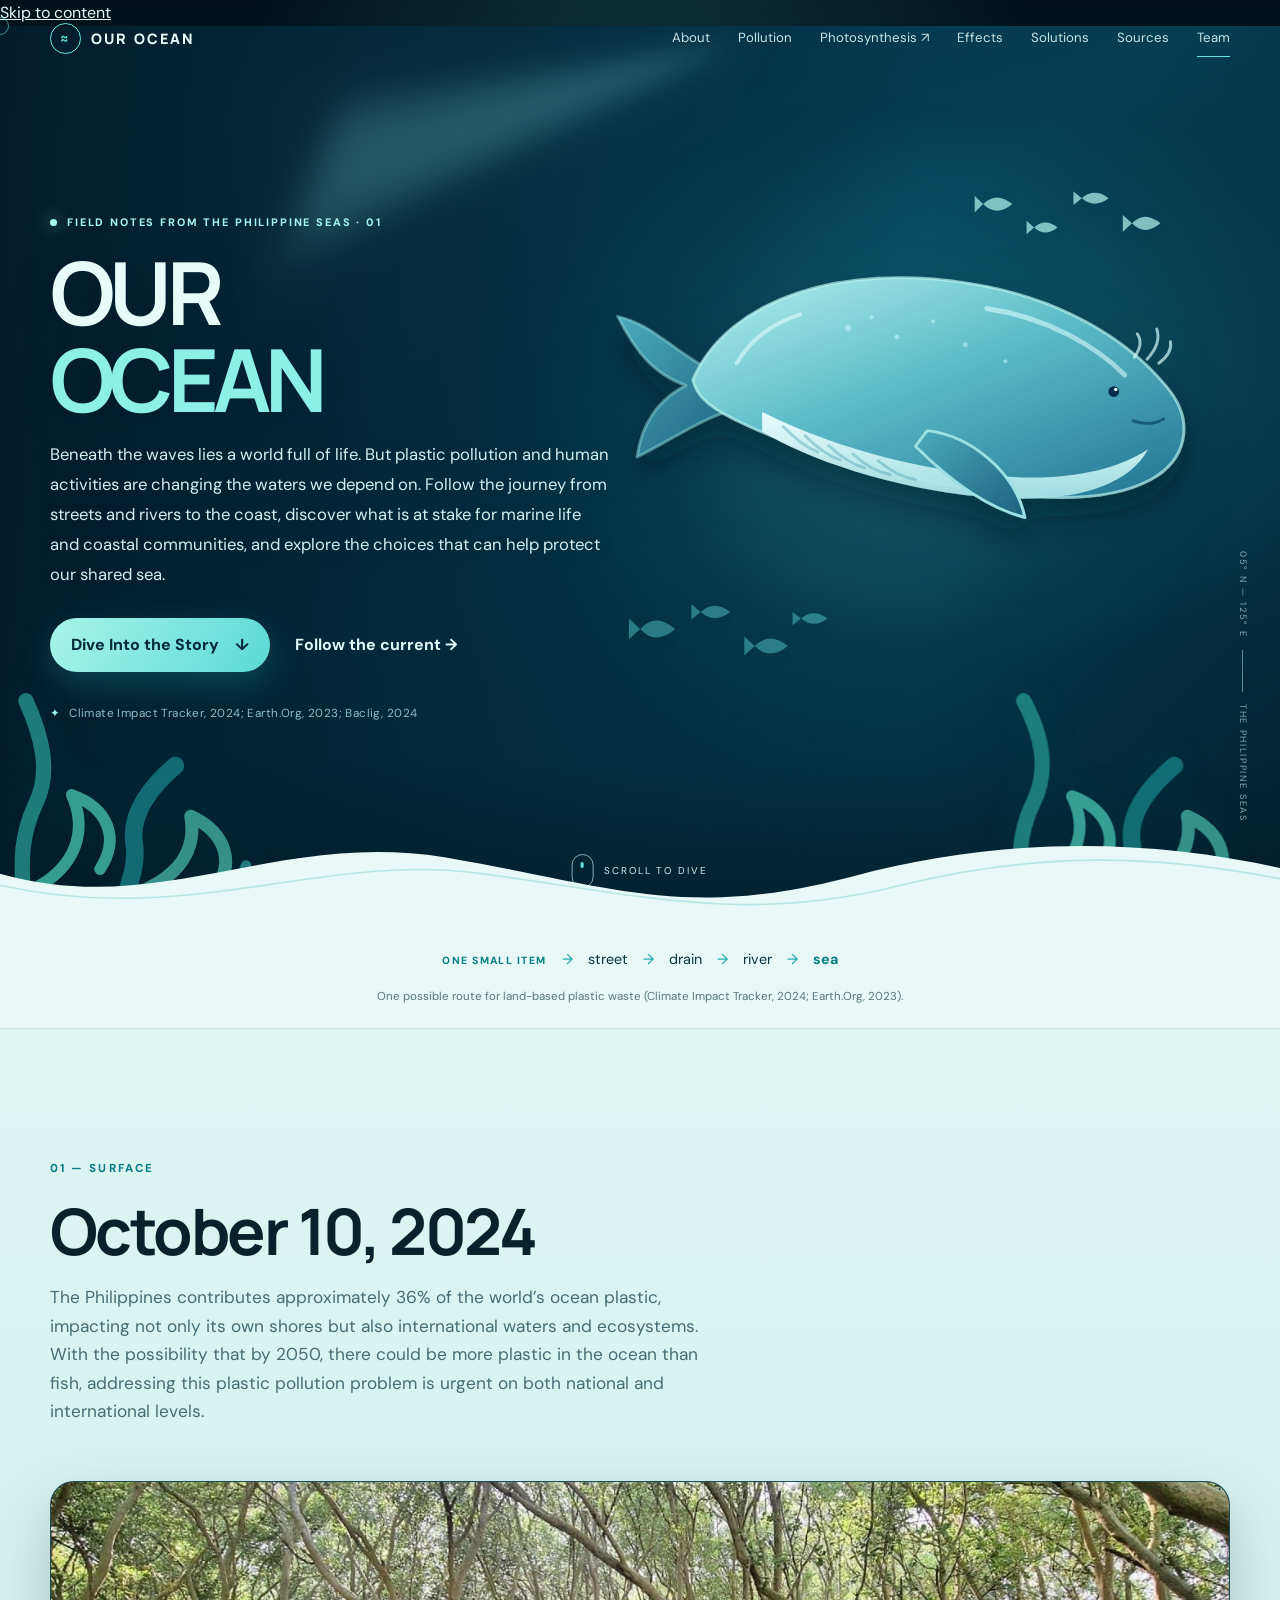
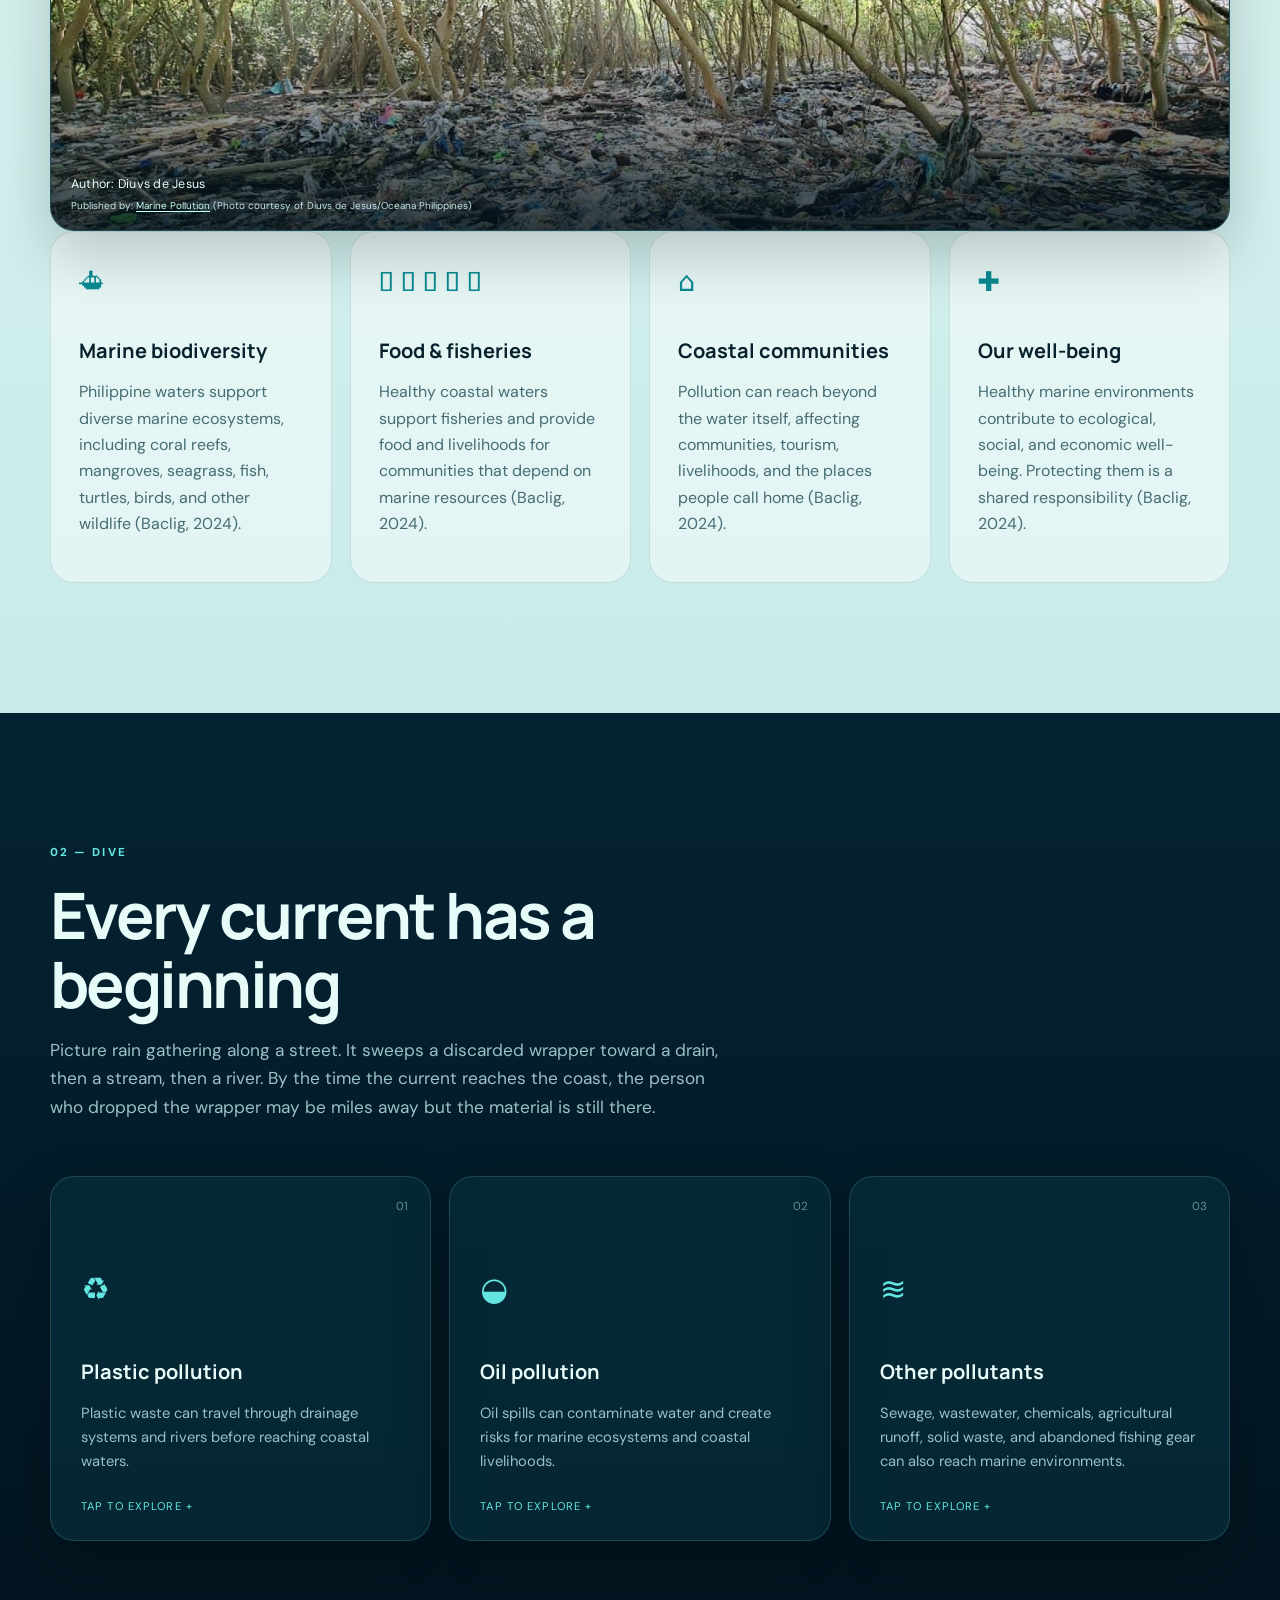
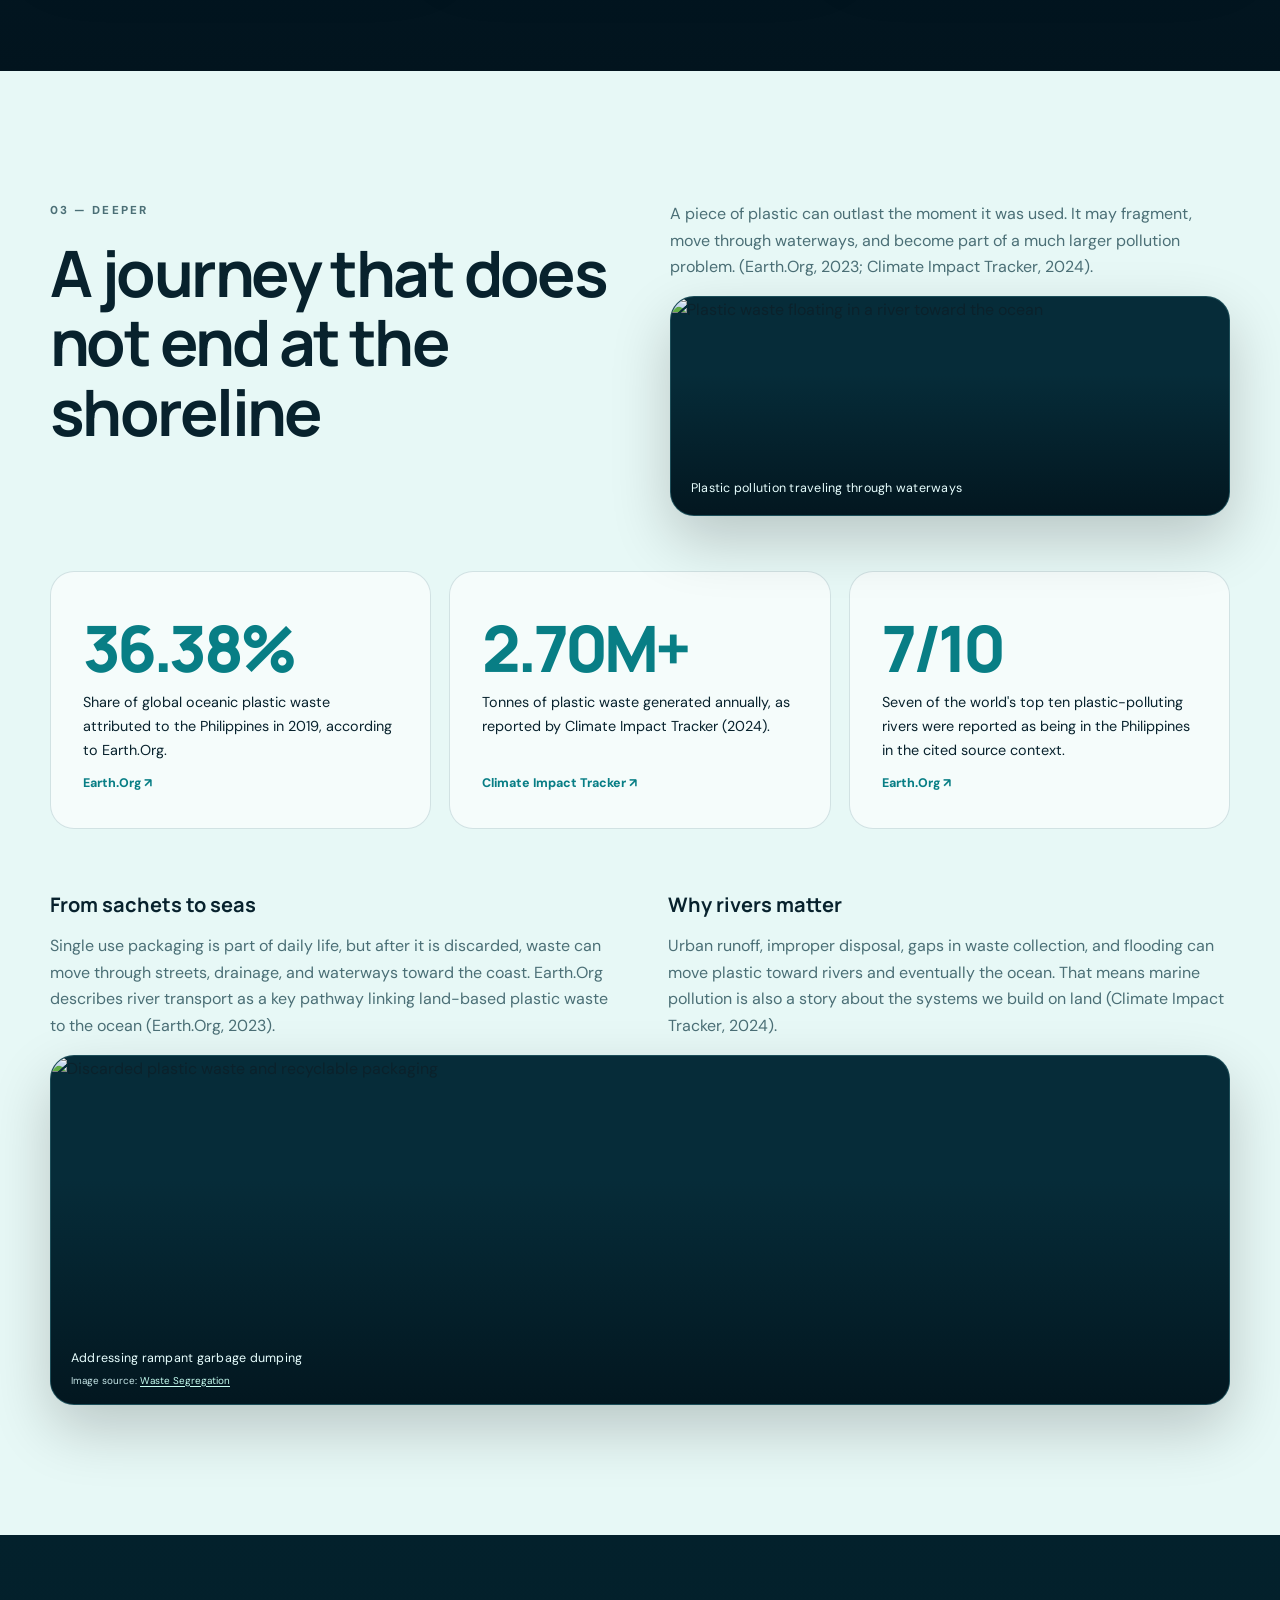
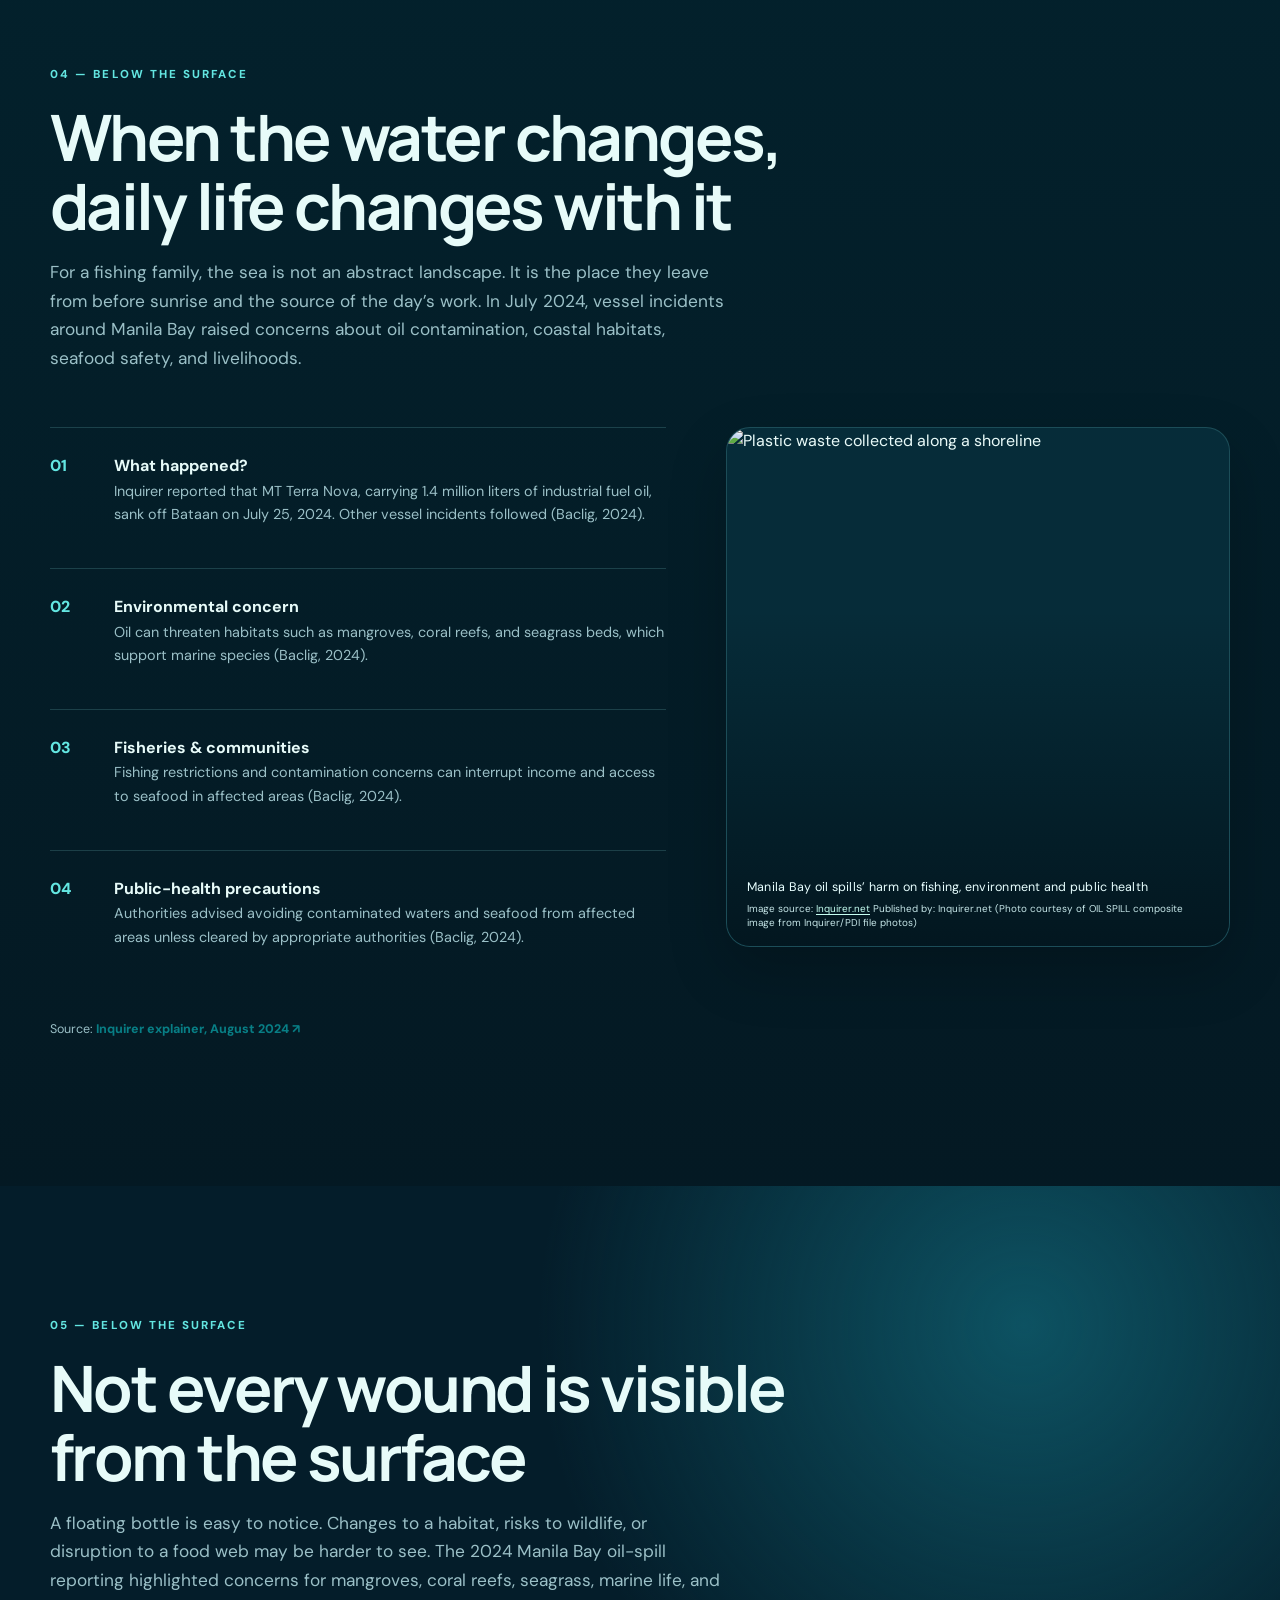
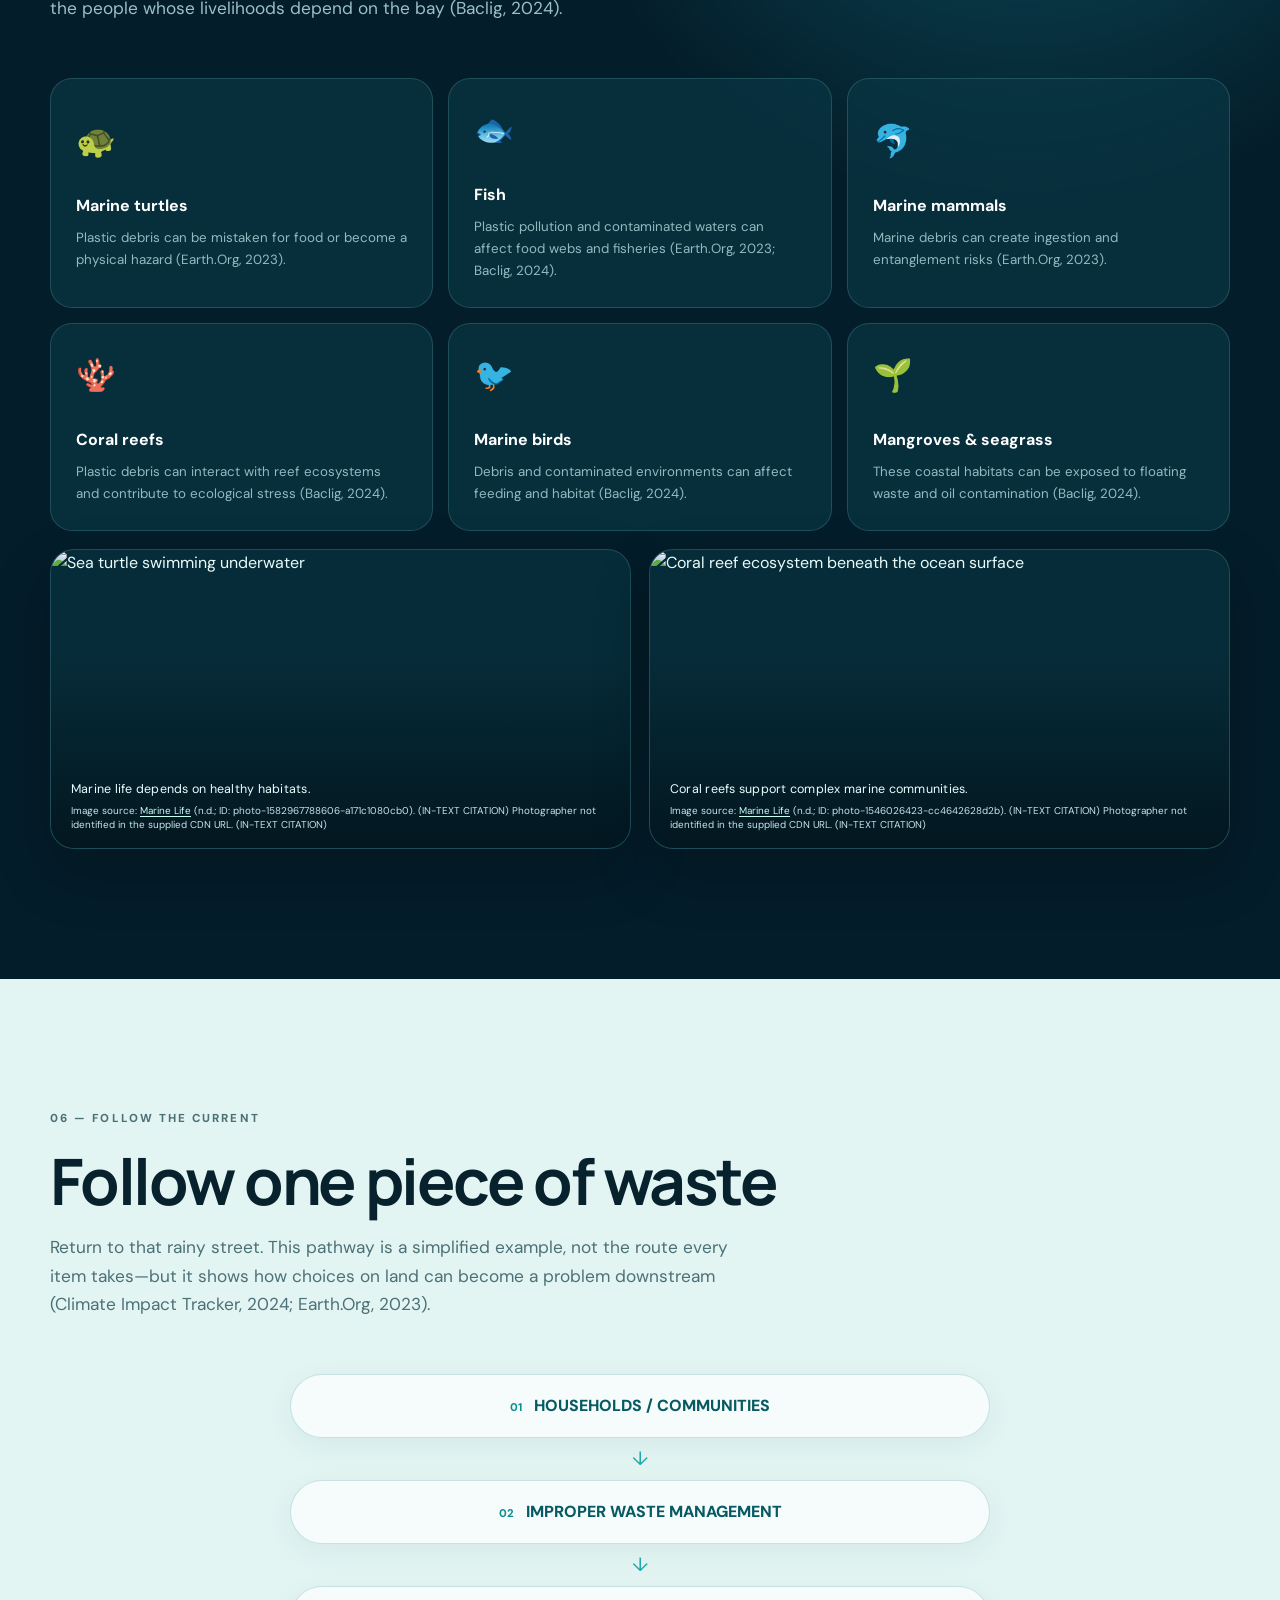
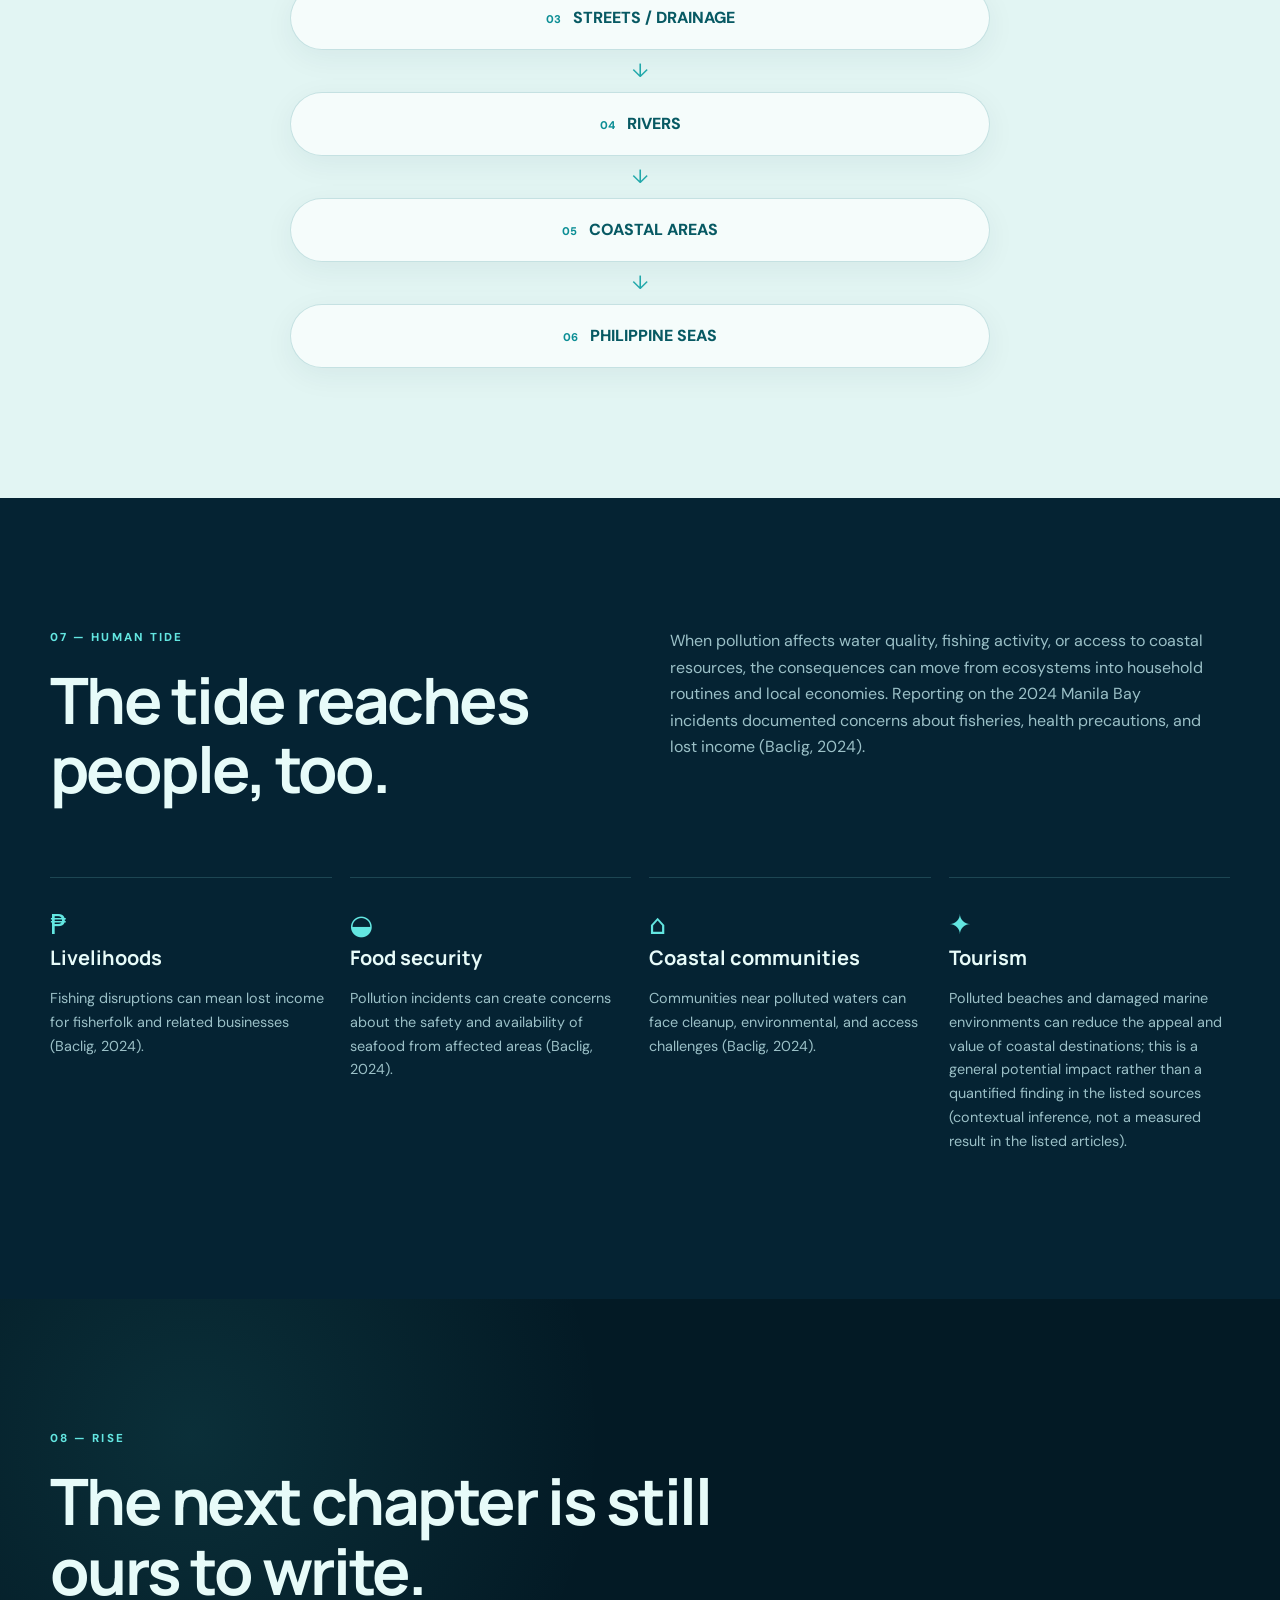
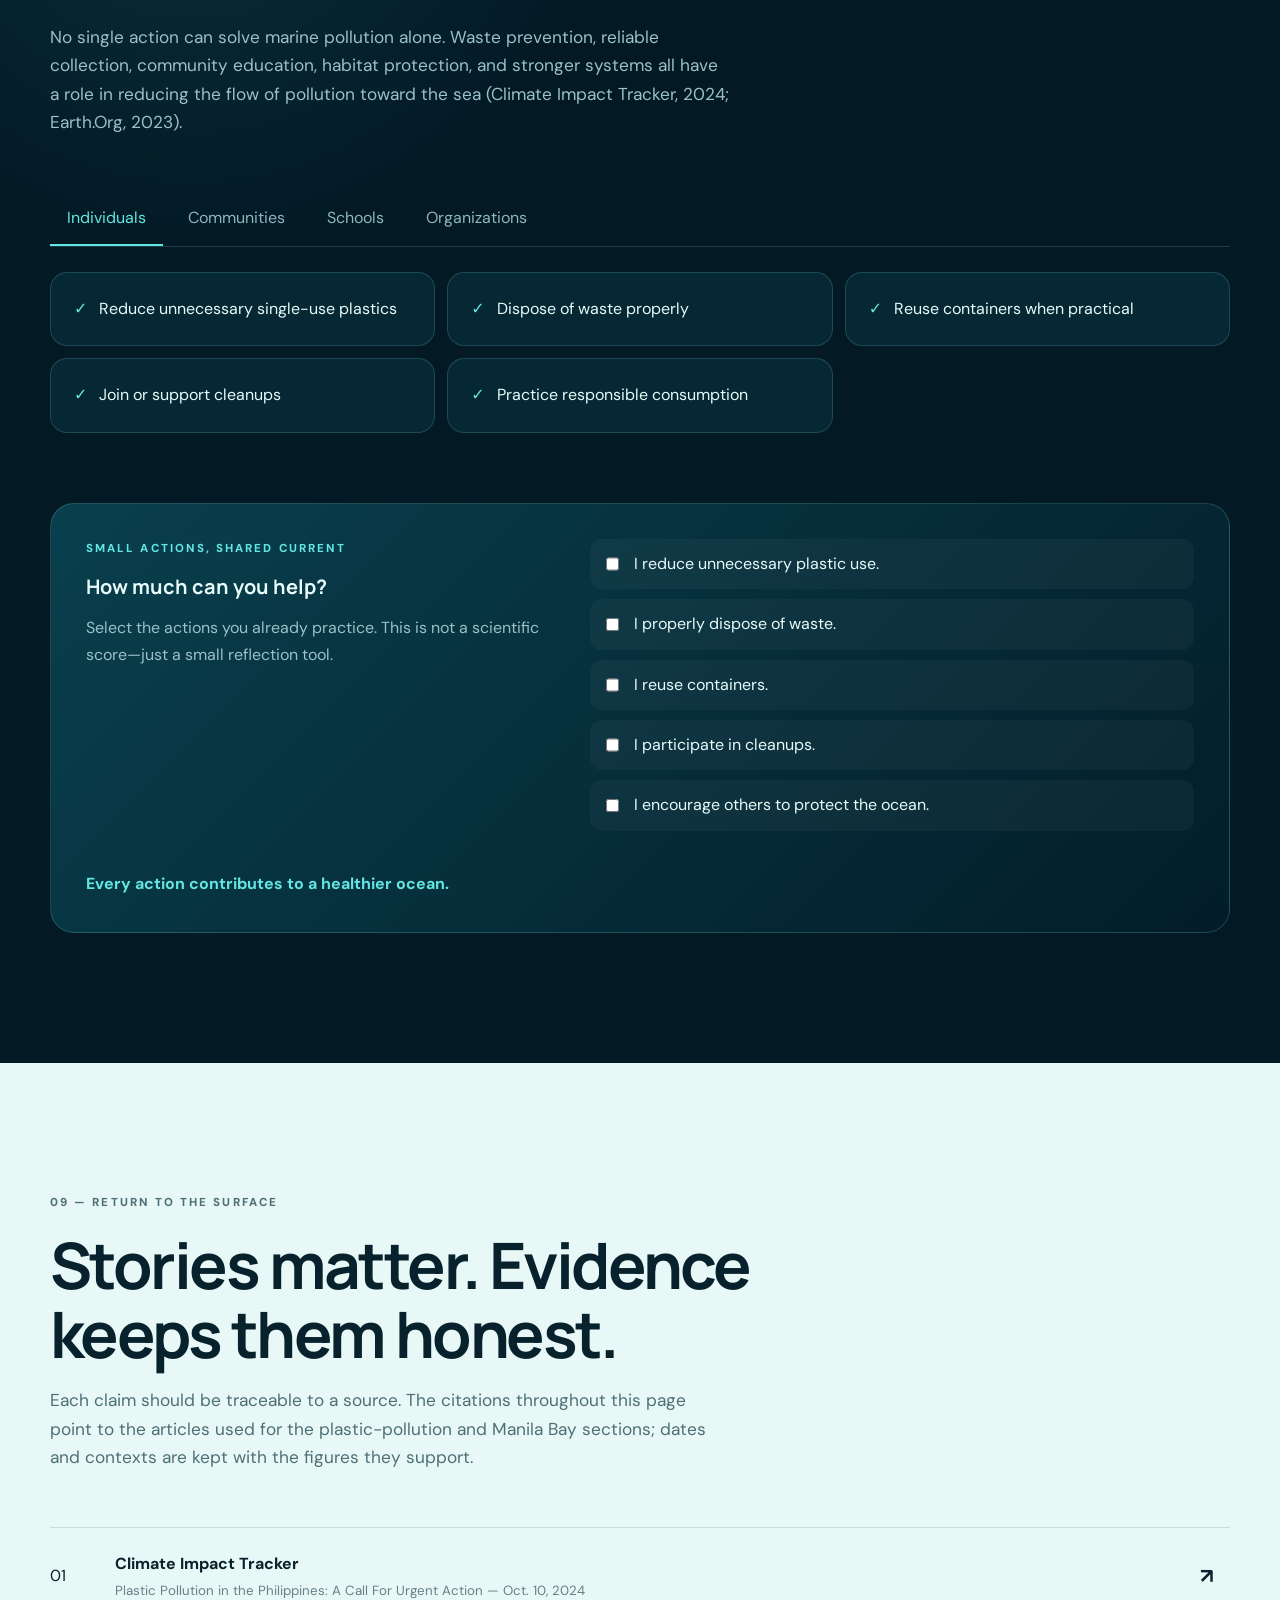
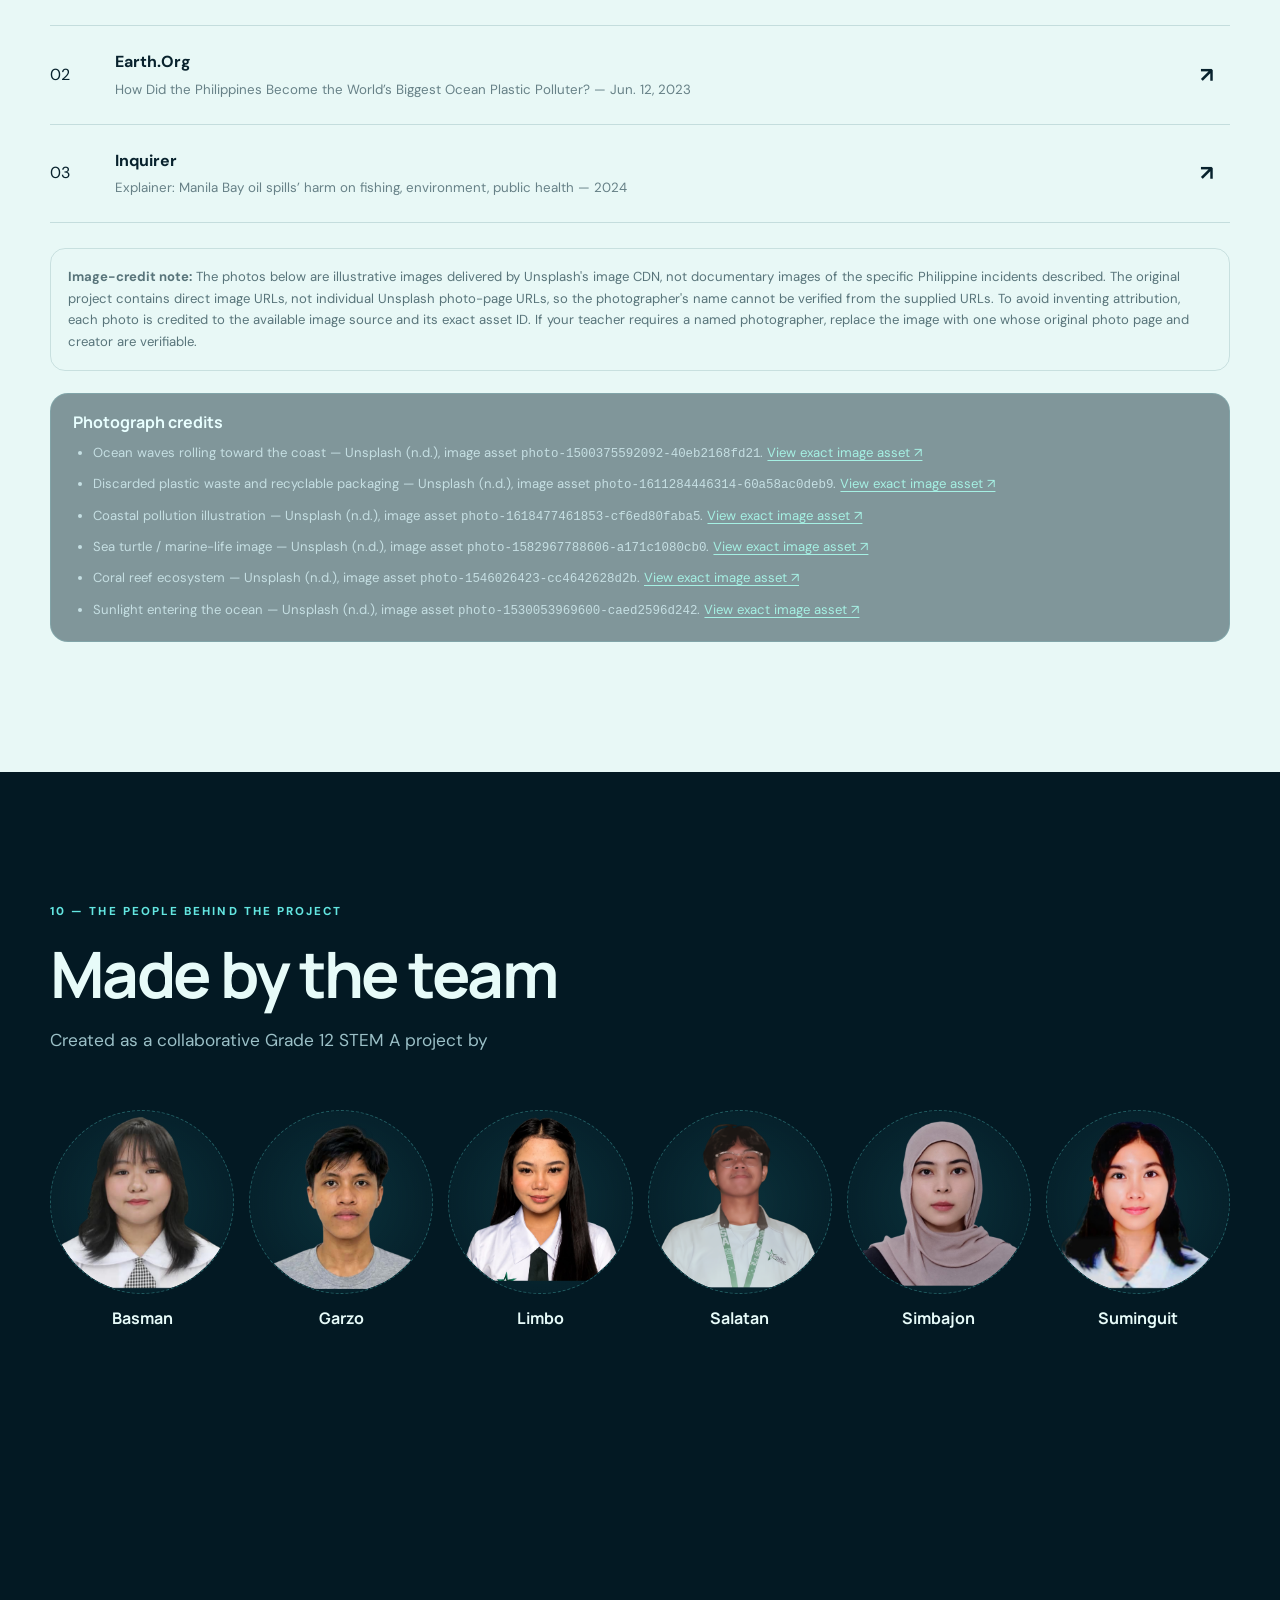
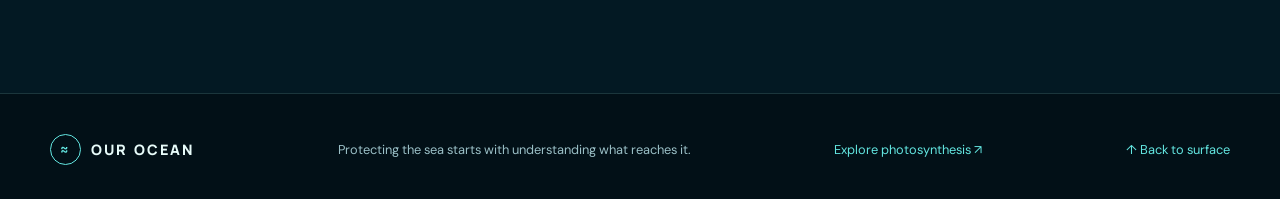
==== index.html @ 9c263d75 "Update index.html" ====
<!doctype html>
<html lang="en">
<head>
  <meta charset="utf-8">
  <meta name="viewport" content="width=device-width, initial-scale=1">
  <meta name="description" content="A digital dive into marine pollution in the Philippines: plastic waste, oil pollution, impacts, and practical actions.">
  <title>OUR OCEAN — Marine Pollution in the Philippines</title>
  <link rel="preconnect" href="https://fonts.googleapis.com">
  <link rel="preconnect" href="https://fonts.gstatic.com" crossorigin>
  <link href="https://fonts.googleapis.com/css2?family=DM+Sans:wght@400;500;600;700&family=Manrope:wght@600;700;800&display=swap" rel="stylesheet">
  <link rel="stylesheet" href="style.css">
  <style>
    .photo-figure{position:relative;display:block;margin:0;overflow:hidden;border-radius:24px;background:#062c39;border:1px solid rgba(130,224,224,.18);box-shadow:0 24px 60px rgba(0,0,0,.2)}
    .photo-figure img{display:block;width:100%;height:100%;min-height:inherit;object-fit:cover;filter:saturate(.88);transition:transform .8s ease,filter .8s ease}
    .photo-figure:hover img{transform:scale(1.035);filter:saturate(1.08)}
    .photo-figure:after{content:"";position:absolute;inset:35% 0 0;background:linear-gradient(transparent,rgba(2,18,26,.82));pointer-events:none}
    .photo-figure figcaption{position:absolute;z-index:1;left:20px;right:20px;bottom:17px;color:#e8ffff;font-size:.78rem;letter-spacing:.02em;display:flex;flex-direction:column;gap:5px}.photo-figure .image-credit{font-size:.62rem;line-height:1.35;letter-spacing:0;color:#c6e6e8}.photo-figure .image-credit a{color:#c6fff2;text-decoration:underline;text-underline-offset:2px}.photo-figure .image-credit a:hover{color:#fff}
    .hero-image-placeholder{height:310px;min-height:0}
    .wide-placeholder{height:350px;min-height:0}
    .tall-placeholder{height:520px;min-height:0}
    .wildlife-placeholders .photo-figure{height:300px;min-height:0}
    .in-text-citation{font-size:.78em;color:#087e85;font-weight:700;white-space:normal}
    .section-deep .in-text-citation,.oil-section .in-text-citation,.human-section .in-text-citation,.solutions-section .in-text-citation{color:#a5f0bf}
    .story-strip{background:#e7f8f6;color:#0a3540;padding:22px 0;border-bottom:1px solid rgba(5,76,87,.12)}
    .story-strip-inner{display:flex;align-items:center;justify-content:center;gap:15px;flex-wrap:wrap;font-size:.9rem}
    .story-strip-label{font-size:.65rem;letter-spacing:.14em;color:#087e85;font-weight:800}.story-strip-arrow{color:#11a4a9}.story-strip-inner strong{color:#087e85}.story-strip-inner small{flex-basis:100%;text-align:center;color:#58767b;font-size:.72rem}
    @media(max-width:900px){.hero-image-placeholder{height:300px;width:min(100% - 40px,600px)}.tall-placeholder{height:380px}.wide-placeholder{height:250px}}
    @media(max-width:600px){.photo-figure figcaption{left:14px;right:14px;bottom:13px;font-size:.7rem}.photo-figure .image-credit{font-size:.56rem}.hero-image-placeholder{height:240px}.wildlife-placeholders .photo-figure{height:220px}}
  
    .image-reference-list{margin-top:22px;padding:20px 22px;border:1px solid rgba(130,224,224,.18);border-radius:18px;background:rgba(4,31,42,.45)}
    .image-reference-list h3{margin:0 0 12px;color:#e8ffff;font-size:1rem}
    .image-reference-list ul{margin:0;padding-left:20px;display:grid;gap:10px;color:#c5dfe3;font-size:.82rem;line-height:1.55}
    .image-reference-list a{color:#a5f0e3;text-decoration:underline;text-underline-offset:3px;overflow-wrap:anywhere}
    .image-reference-list code{font-size:.78rem;overflow-wrap:anywhere}
  </style>
</head>
<body>
  <a class="skip-link" href="#main">Skip to content</a>

  <div class="cursor-glow" aria-hidden="true"></div>
  <div class="ocean-particles" aria-hidden="true"></div>

  <header class="site-header" id="top">
    <nav class="nav container" aria-label="Main navigation">
      <a class="brand" href="#home" aria-label="OUR OCEAN home">
        <span class="brand-mark" aria-hidden="true">≈</span><span>OUR OCEAN</span>
      </a>
      <button class="menu-toggle" aria-expanded="false" aria-controls="nav-menu" aria-label="Open navigation">
        <span></span><span></span><span></span>
      </button>
      <div class="nav-menu" id="nav-menu">
        <a href="#about">About</a>
        <a href="#pollution">Pollution</a>
        <a href="photosynthesis.html">Photosynthesis ↗</a>
        <a href="#effects">Effects</a>
        <a href="#solutions">Solutions</a>
        <a href="#sources">Sources</a>
        <a href="#team">Team</a>
      </div>
    </nav>
  </header>

  <main id="main">
    <section class="hero section hero-narrative" id="home" aria-labelledby="hero-title">
      <div class="rays" aria-hidden="true"></div>
      <div class="hero-bubbles" aria-hidden="true"></div>
      <div class="hero-depth-glow" aria-hidden="true"></div>

      <!-- Lightweight inline illustrations keep the cover self-contained and fast. -->
      <div class="hero-scene" aria-hidden="true">
        <svg class="hero-school school-one" viewBox="0 0 260 100" role="presentation">
          <g fill="#b5f7f0">
            <path d="M12 30 Q28 14 47 30 Q28 46 12 30 L2 20 L2 40Z"/><path d="M73 58 Q86 46 101 58 Q86 70 73 58 L64 50 L64 66Z"/>
            <path d="M130 23 Q145 10 162 23 Q145 36 130 23 L120 15 L120 31Z"/><path d="M190 53 Q205 37 224 53 Q205 69 190 53 L179 43 L179 63Z"/>
          </g>
        </svg>
        <svg class="hero-school school-two" viewBox="0 0 230 88" role="presentation">
          <g fill="#57c9d0"><path d="M14 38 Q30 20 51 38 Q30 56 14 38 L2 27 L2 49Z"/><path d="M78 20 Q92 7 109 20 Q92 33 78 20 L68 12 L68 28Z"/><path d="M135 56 Q151 40 170 56 Q151 72 135 56 L124 46 L124 66Z"/><path d="M184 27 Q197 16 212 27 Q197 38 184 27 L175 20 L175 34Z"/></g>
        </svg>
        <svg class="hero-whale" viewBox="0 0 760 430" role="presentation">
          <defs>
            <linearGradient id="whaleBody" x1="0" y1="0" x2=".85" y2="1"><stop offset="0" stop-color="#b4f0ed"/><stop offset=".48" stop-color="#5ebdc9"/><stop offset="1" stop-color="#287c98"/></linearGradient>
            <linearGradient id="whaleBelly" x1="0" y1="0" x2="0" y2="1"><stop stop-color="#f0ffff"/><stop offset="1" stop-color="#a4e1e5"/></linearGradient>
            <linearGradient id="whaleFin" x1="0" y1="0" x2="1" y2="1"><stop stop-color="#4babbc"/><stop offset="1" stop-color="#1c607d"/></linearGradient>
            <filter id="whaleShadow" x="-20%" y="-20%" width="140%" height="150%"><feDropShadow dx="0" dy="18" stdDeviation="13" flood-color="#00131f" flood-opacity=".34"/></filter>
          </defs>
          <g filter="url(#whaleShadow)" stroke-linejoin="round">
            <!-- tail -->
            <path class="whale-tail" d="M174 221 C126 204 103 168 62 159 C82 198 100 218 132 230 C100 246 86 274 82 303 C125 281 153 260 190 252Z" fill="url(#whaleFin)" stroke="#9de6e5" stroke-opacity=".42" stroke-width="3"/>
            <!-- body -->
            <path d="M139 224 C176 139 294 105 420 125 C513 139 583 181 624 231 C655 268 643 307 608 326 C557 354 471 346 392 330 C313 314 249 296 193 270 C160 255 143 243 139 224Z" fill="url(#whaleBody)" stroke="#baf5f0" stroke-opacity=".68" stroke-width="3"/>
            <!-- belly -->
            <path d="M210 257 C284 294 381 321 476 324 C532 325 575 315 605 295 C585 333 528 350 451 345 C355 339 259 307 210 277Z" fill="url(#whaleBelly)" opacity=".95"/>
            <path d="M232 272 Q250 291 267 298 M254 281 Q272 300 290 306 M278 291 Q296 309 315 314 M303 300 Q321 317 341 321 M329 307 Q348 323 367 326" fill="none" stroke="#5aaab8" stroke-width="3" stroke-linecap="round" opacity=".48"/>
            <!-- pectoral fin -->
            <path d="M379 276 C423 281 469 318 479 365 C440 355 403 328 367 292Z" fill="url(#whaleFin)" stroke="#9be0e2" stroke-width="3"/>
            <!-- face highlight and eye -->
            <path d="M440 151 C501 160 553 190 581 219" fill="none" stroke="#e1ffff" stroke-opacity=".56" stroke-width="5" stroke-linecap="round"/>
            <circle cx="570" cy="236" r="5.5" fill="#062e4b"/><circle cx="572" cy="234" r="1.8" fill="#eaffff"/>
            <path d="M590 266 Q608 272 621 264" fill="none" stroke="#175c78" stroke-width="3" stroke-linecap="round"/>
            <path d="M184 207 Q205 171 249 157" fill="none" stroke="#e5ffff" stroke-opacity=".55" stroke-width="4" stroke-linecap="round"/>
            <!-- subtle barnacle/speckle details -->
            <g fill="#d8ffff" opacity=".45"><circle cx="298" cy="171" r="3"/><circle cx="322" cy="160" r="2"/><circle cx="348" cy="180" r="2.5"/><circle cx="385" cy="164" r="2"/><circle cx="418" cy="188" r="2.5"/><circle cx="459" cy="205" r="2"/></g>
          </g>
          <!-- tiny breath mist -->
          <g fill="none" stroke="#d8ffff" stroke-width="3" stroke-linecap="round" opacity=".68"><path d="M591 201 Q601 187 594 177"/><path d="M604 203 Q619 187 614 172"/><path d="M616 207 Q630 197 628 185"/></g>
        </svg>
        <svg class="hero-reef reef-left" viewBox="0 0 250 260" role="presentation">
          <g fill="none" stroke-linecap="round" stroke-linejoin="round">
            <path d="M28 260 C39 204 18 174 42 124 C54 98 47 69 33 38" stroke="#238f89" stroke-width="13"/>
            <path d="M45 195 C81 173 83 142 72 118 C103 129 113 155 96 181" stroke="#42b7a6" stroke-width="10"/>
            <path d="M111 260 C102 218 130 194 125 159 C121 133 141 109 160 93" stroke="#167b83" stroke-width="15"/>
            <path d="M126 202 C165 187 178 163 173 136 C203 150 213 178 190 202" stroke="#40a99c" stroke-width="11"/>
            <path d="M207 260 C193 226 212 205 220 178" stroke="#2b8f91" stroke-width="9"/>
          </g>
        </svg>
        <svg class="hero-reef reef-right" viewBox="0 0 250 260" role="presentation">
          <g fill="none" stroke-linecap="round" stroke-linejoin="round">
            <path d="M221 260 C210 214 234 174 210 125 C196 97 202 68 218 38" stroke="#238f89" stroke-width="13"/>
            <path d="M204 196 C169 173 164 145 177 119 C145 131 136 157 154 183" stroke="#42b7a6" stroke-width="10"/>
            <path d="M139 260 C148 218 120 194 126 159 C130 133 109 109 90 93" stroke="#167b83" stroke-width="15"/>
            <path d="M126 202 C88 187 74 163 79 136 C48 150 39 178 62 202" stroke="#40a99c" stroke-width="11"/>
          </g>
        </svg>
      </div>

      <div class="hero-content container reveal">
        <p class="eyebrow hero-kicker"><span class="kicker-dot"></span> FIELD NOTES FROM THE PHILIPPINE SEAS · 01</p>
        <h1 id="hero-title">OUR<br><em>OCEAN</em></h1>
        <p class="hero-copy">Beneath the waves lies a world full of life. But plastic pollution and human activities are changing the waters we depend on. Follow the journey from streets and rivers to the coast, discover what is at stake for marine life and coastal communities, and explore the choices that can help protect our shared sea.</p>
        <div class="hero-actions">
          <a class="btn btn-primary" href="#about">Dive Into the Story <span aria-hidden="true">↓</span></a>
          <a class="text-link" href="#pollution">Follow the current <span aria-hidden="true">→</span></a>
        </div>
        <p class="hero-footnote"><span aria-hidden="true">✦</span> Climate Impact Tracker, 2024; Earth.Org, 2023; Baclig, 2024</p>
      </div>
      <div class="hero-depth-label" aria-hidden="true"><span>05° N — 125° E</span><i></i><span>THE PHILIPPINE SEAS</span></div>
      <svg class="hero-wave" viewBox="0 0 1440 140" preserveAspectRatio="none" aria-hidden="true"><path d="M0,75 C180,130 310,22 500,55 C690,90 770,132 960,78 C1120,32 1280,30 1440,68 L1440,140 L0,140 Z" fill="#e7f8f6"/><path d="M0,89 C210,140 360,50 535,74 C720,100 835,137 1010,90 C1170,47 1300,52 1440,81" fill="none" stroke="#91d9d5" stroke-opacity=".55" stroke-width="2"/></svg>
      <div class="scroll-cue" aria-hidden="true"><span></span>SCROLL TO DIVE</div>
    </section>

    <section class="story-strip" aria-label="The journey of pollution">
      <div class="container story-strip-inner"><span class="story-strip-label">ONE SMALL ITEM</span><span class="story-strip-arrow">→</span><span>street</span><span class="story-strip-arrow">→</span><span>drain</span><span class="story-strip-arrow">→</span><span>river</span><span class="story-strip-arrow">→</span><strong>sea</strong><small>One possible route for land-based plastic waste (Climate Impact Tracker, 2024; Earth.Org, 2023).</small></div>
    </section>

    <section class="section section-light" id="about">
      <div class="container">
        <div class="section-heading reveal">
          <p class="eyebrow">01 — SURFACE</p>
          <h2>October 10, 2024</h2>
          <p>The Philippines contributes approximately 36% of the world’s ocean plastic, impacting not only its own shores but also international waters and ecosystems. With the possibility that by 2050, there could be more plastic in the ocean than fish, addressing this plastic pollution problem is urgent on both national and international levels.</p>
        </div>
<!-- Image first -->
<figure class="photo-figure wide-placeholder reveal">
  <img
    src="Images/WASTE.jpg"
    alt="mangrove"
  >

  <figcaption>
    <span class="image-caption-text">
      Author: Diuvs de Jesus 
    </span>

    <span class="image-credit">
      Published by:
      <a
        href="https://newsinfo.inquirer.net/1504473/saving-manila-bay-dolomite-beach-wetlands-drowning-in-wastes"
        target="_blank"
        rel="noopener"
      >Marine Pollution</a>
      (Photo courtesy of Diuvs de Jesus/Oceana Philippines)

    </span>
  </figcaption>
</figure>
        
<!-- Four boxes underneath -->
        
<div class="info-grid">
  <article class="info-card reveal">
    <span class="card-icon">⛴</span>
    <h3>Marine biodiversity</h3>
    <p>Philippine waters support diverse marine ecosystems, including coral reefs, mangroves, seagrass, fish, turtles, birds, and other wildlife (Baclig, 2024).</p>
  </article>

  <article class="info-card reveal">
    <span class="card-icon">𓆝 𓆟 𓆞 𓆝 𓆟</span>
    <h3>Food & fisheries</h3>
    <p>Healthy coastal waters support fisheries and provide food and livelihoods for communities that depend on marine resources (Baclig, 2024).</p>
  </article>

  <article class="info-card reveal">
    <span class="card-icon">⌂</span>
    <h3>Coastal communities</h3>
    <p>Pollution can reach beyond the water itself, affecting communities, tourism, livelihoods, and the places people call home (Baclig, 2024).</p>
  </article>

  <article class="info-card reveal">
    <span class="card-icon">✚</span>
    <h3>Our well-being</h3>
    <p>Healthy marine environments contribute to ecological, social, and economic well-being. Protecting them is a shared responsibility (Baclig, 2024).</p>
  </article>
</div>
    </section>

    <section class="section section-deep" id="pollution">
      <div class="container">
        <div class="section-heading reveal">
          <p class="eyebrow">02 — DIVE</p>
          <h2>Every current has a beginning</h2>
          <p>Picture rain gathering along a street. It sweeps a discarded wrapper toward a drain, then a stream, then a river. By the time the current reaches the coast, the person who dropped the wrapper may be miles away but the material is still there.</p>
        </div>
        <div class="pollution-grid">
          <button class="pollution-card reveal" type="button" aria-expanded="false">
            <span class="number">01</span><span class="pollution-icon">♻</span><h3>Plastic pollution</h3><p>Plastic waste can travel through drainage systems and rivers before reaching coastal waters.</p><span class="reveal-note">Single-use packaging, inadequate waste collection, litter, and river transport all contribute to the problem (Earth.Org, 2023).</span><span class="card-more">Tap to explore +</span>
          </button>
          <button class="pollution-card reveal" type="button" aria-expanded="false">
            <span class="number">02</span><span class="pollution-icon">◒</span><h3>Oil pollution</h3><p>Oil spills can contaminate water and create risks for marine ecosystems and coastal livelihoods.</p><span class="reveal-note">The 2024 Manila Bay incidents showed how spills can affect fishing, coastal habitats, and public-health precautions (Baclig, 2024).</span><span class="card-more">Tap to explore +</span>
          </button>
          <button class="pollution-card reveal" type="button" aria-expanded="false">
            <span class="number">03</span><span class="pollution-icon">≋</span><h3>Other pollutants</h3><p>Sewage, wastewater, chemicals, agricultural runoff, solid waste, and abandoned fishing gear can also reach marine environments.</p><span class="reveal-note">Land-based pollution is connected to what happens upstream, not only what is visible at the shoreline (Climate Impact Tracker, 2024).</span><span class="card-more">Tap to explore +</span>
          </button>
        </div>
      </div>
    </section>

    <section class="section plastic-section">
      <div class="container">
       
<div class="split-heading reveal">
  <div>
    <p class="eyebrow">03 — DEEPER</p>
    <h2>A journey that does not end at the shoreline</h2>
  </div>

  <div class="split-copy">
    <p>
      A piece of plastic can outlast the moment it was used.
      It may fragment, move through waterways, and become part
      of a much larger pollution problem. (Earth.Org, 2023;
      Climate Impact Tracker, 2024).
    </p>
<!-- Image under the paragraph in Section 03 -->
<figure class="photo-figure deeper-image-placeholder">
  <img
    src="Images/03.webp"
    alt="Plastic waste floating in a river toward the ocean"
  >
  <figcaption>
    <span>Plastic pollution traveling through waterways</span>
  </figcaption>
</figure>

  </div>
</div>

<div class="stats-grid">

          <article class="stat-card reveal"><span class="stat-value" data-target="36.38" data-suffix="%">0</span><span class="stat-label">Share of global oceanic plastic waste attributed to the Philippines in 2019, according to Earth.Org.</span><a href="https://earth.org/philippines-plastic/" target="_blank" rel="noopener">Earth.Org ↗</a></article>
          <article class="stat-card reveal"><span class="stat-value" data-target="2.7" data-suffix="M+">0</span><span class="stat-label">Tonnes of plastic waste generated annually, as reported by Climate Impact Tracker (2024).</span><a href="https://climateimpactstracker.com/plastic-pollution-in-the-philippines/" target="_blank" rel="noopener">Climate Impact Tracker ↗</a></article>
          <article class="stat-card reveal"><span class="stat-value" data-target="7" data-suffix="/10">0</span><span class="stat-label">Seven of the world's top ten plastic-polluting rivers were reported as being in the Philippines in the cited source context.</span><a href="https://earth.org/philippines-plastic/" target="_blank" rel="noopener">Earth.Org ↗</a></article>
        </div>
        <div class="plastic-copy reveal">
          <div><h3>From sachets to seas</h3><p>Single use packaging is part of daily life, but after it is discarded, waste can move through streets, drainage, and waterways toward the coast. Earth.Org describes river transport as a key pathway linking land-based plastic waste to the ocean (Earth.Org, 2023).</p></div>
          <div><h3>Why rivers matter</h3><p>Urban runoff, improper disposal, gaps in waste collection, and flooding can move plastic toward rivers and eventually the ocean. That means marine pollution is also a story about the systems we build on land (Climate Impact Tracker, 2024).</p></div>
          
       </div>

<figure class="photo-figure wide-placeholder reveal">
  <img
    src="https://bangaloremirror.indiatimes.com/bangalore/others/trash-trap-camera/articleshow/105970837.cms"
    alt="Discarded plastic waste and recyclable packaging"
  >

  <figcaption>
    <span class="image-caption-text">
      Addressing rampant garbage dumping
    </span>

    <span class="image-credit">
      Image source:
      <a
        href="https://bangaloremirror.indiatimes.com/bangalore/others/trash-trap-camera/articleshow/105970837.cms"
        target="_blank"
        rel="noopener"
      >Waste Segregation</a>
    </span>
  </figcaption>
</figure>

</div>
      
    </section>

    <section class="section oil-section" id="oil">
      <div class="container">
        <div class="section-heading reveal">
          <p class="eyebrow">04 — BELOW THE SURFACE</p>
          <h2>When the water changes, daily life changes with it </h2>
          <p>For a fishing family, the sea is not an abstract landscape. It is the place they leave from before sunrise and the source of the day’s work. In July 2024, vessel incidents around Manila Bay raised concerns about oil contamination, coastal habitats, seafood safety, and livelihoods.</p>
        </div>
        <div class="oil-layout">
          <div class="oil-facts reveal">
            <div class="fact-row"><span>01</span><div><strong>What happened?</strong><p>Inquirer reported that MT Terra Nova, carrying 1.4 million liters of industrial fuel oil, sank off Bataan on July 25, 2024. Other vessel incidents followed (Baclig, 2024).</p></div></div>
            <div class="fact-row"><span>02</span><div><strong>Environmental concern</strong><p>Oil can threaten habitats such as mangroves, coral reefs, and seagrass beds, which support marine species (Baclig, 2024).</p></div></div>
            <div class="fact-row"><span>03</span><div><strong>Fisheries & communities</strong><p>Fishing restrictions and contamination concerns can interrupt income and access to seafood in affected areas (Baclig, 2024).</p></div></div>
            <div class="fact-row"><span>04</span><div><strong>Public-health precautions</strong><p>Authorities advised avoiding contaminated waters and seafood from affected areas unless cleared by appropriate authorities (Baclig, 2024).</p></div></div>
            
</div>

<figure class="photo-figure tall-placeholder reveal">
  <img
    src="https://newsinfo.inquirer.net/1972664/explainer-manila-bay-oil-spills-harm-on-fishing-environment-public-health"
    alt="Plastic waste collected along a shoreline"
  >

  <figcaption>
    <span class="image-caption-text">
    Manila Bay oil spills’ harm on fishing, environment and public health
    </span>

    <span class="image-credit">
      Image source:
      <a
        href="https://www.eastwest.org/blog/joining-gods-volunteer-army/"
        target="_blank"
        rel="noopener"
      >Inquirer.net</a>
      Published by: Inquirer.net (Photo courtesy of OIL SPILL composite image from Inquirer/PDI file photos)
    </span>
  </figcaption>
</figure>

</div>

<p class="citation-line">
  Source:
  <a
    href="https://newsinfo.inquirer.net/1972664/explainer-manila-bay-oil-spills-harm-on-fishing-environment-public-health"
    target="_blank"
    rel="noopener"
  >Inquirer explainer, August 2024 ↗</a>
</p>

</div>

    </section>

    <section class="section section-life" id="effects">
      <div class="container">
        <div class="section-heading reveal"><p class="eyebrow">05 — BELOW THE SURFACE</p><h2>Not every wound is visible from the surface </h2><p>A floating bottle is easy to notice. Changes to a habitat, risks to wildlife, or disruption to a food web may be harder to see. The 2024 Manila Bay oil-spill reporting highlighted concerns for mangroves, coral reefs, seagrass, marine life, and the people whose livelihoods depend on the bay (Baclig, 2024).</p></div>
        <div class="life-grid">
          <button class="life-card reveal" type="button"><span>🐢</span><strong>Marine turtles</strong><small>Plastic debris can be mistaken for food or become a physical hazard (Earth.Org, 2023).</small></button>
          <button class="life-card reveal" type="button"><span>🐟</span><strong>Fish</strong><small>Plastic pollution and contaminated waters can affect food webs and fisheries (Earth.Org, 2023; Baclig, 2024).</small></button>
          <button class="life-card reveal" type="button"><span>🐬</span><strong>Marine mammals</strong><small>Marine debris can create ingestion and entanglement risks (Earth.Org, 2023).</small></button>
          <button class="life-card reveal" type="button"><span>🪸</span><strong>Coral reefs</strong><small>Plastic debris can interact with reef ecosystems and contribute to ecological stress (Baclig, 2024).</small></button>
          <button class="life-card reveal" type="button"><span>🐦</span><strong>Marine birds</strong><small>Debris and contaminated environments can affect feeding and habitat (Baclig, 2024).</small></button>
          <button class="life-card reveal" type="button"><span>🌱</span><strong>Mangroves & seagrass</strong><small>These coastal habitats can be exposed to floating waste and oil contamination (Baclig, 2024).</small></button>
          
</div>

<div class="wildlife-placeholders">

  <figure class="photo-figure reveal">
    <img
      src="https://images.unsplash.com/photo-1582967788606-a171c1080cb0?auto=format&fit=crop&w=1000&q=85"
      alt="Sea turtle swimming underwater"
    >

    <figcaption>
      <span class="image-caption-text">
        Marine life depends on healthy habitats. 
      </span>

      <span class="image-credit">
        Image source:
        <a
          href="https://www.liveaboards.com/blog/first-liveaboard-guide"
          target="_blank"
          rel="noopener"
        >Marine Life</a>
        (n.d.; ID: photo-1582967788606-a171c1080cb0). (IN-TEXT CITATION)
        Photographer not identified in the supplied CDN URL. (IN-TEXT CITATION)
      </span>
    </figcaption>
  </figure>

  <figure class="photo-figure reveal">
    <img
      src="https://images.unsplash.com/photo-1546026423-cc4642628d2b?auto=format&fit=crop&w=1000&q=85"
      alt="Coral reef ecosystem beneath the ocean surface"
    >

    <figcaption>
      <span class="image-caption-text">
        Coral reefs support complex marine communities. 
      </span>

      <span class="image-credit">
        Image source:
        <a
          href="https://www.bluereefaquarium.co.uk/portsmouth/blog/conservation/5-reasons-coral-reefs-are-way-more-important-than-you-might-think/"
          target="_blank"
          rel="noopener"
        >Marine Life</a>
        (n.d.; ID: photo-1546026423-cc4642628d2b). (IN-TEXT CITATION)
        Photographer not identified in the supplied CDN URL. (IN-TEXT CITATION)
      </span>
    </figcaption>
  </figure>

</div>

</div>
          
    </section>

    <section class="section flow-section">
      <div class="container">
        <div class="section-heading reveal"><p class="eyebrow">06 — FOLLOW THE CURRENT</p><h2>Follow one piece of waste </h2><p>Return to that rainy street. This pathway is a simplified example, not the route every item takes—but it shows how choices on land can become a problem downstream (Climate Impact Tracker, 2024; Earth.Org, 2023).</p></div>
        <div class="flow" aria-label="Pollution pathway">
          <div class="flow-step reveal"><span>01</span>HOUSEHOLDS / COMMUNITIES</div><i>↓</i>
          <div class="flow-step reveal"><span>02</span>IMPROPER WASTE MANAGEMENT</div><i>↓</i>
          <div class="flow-step reveal"><span>03</span>STREETS / DRAINAGE</div><i>↓</i>
          <div class="flow-step reveal"><span>04</span>RIVERS</div><i>↓</i>
          <div class="flow-step reveal"><span>05</span>COASTAL AREAS</div><i>↓</i>
          <div class="flow-step final reveal"><span>06</span>PHILIPPINE SEAS</div>
        </div>
      </div>
    </section>

    <section class="section human-section">
      <div class="container">
        <div class="split-heading reveal"><div><p class="eyebrow">07 — HUMAN TIDE</p><h2>The tide reaches people, too.</h2></div><p>When pollution affects water quality, fishing activity, or access to coastal resources, the consequences can move from ecosystems into household routines and local economies. Reporting on the 2024 Manila Bay incidents documented concerns about fisheries, health precautions, and lost income (Baclig, 2024).</p></div>
        <div class="human-grid">
          <article class="human-card reveal"><span>₱</span><h3>Livelihoods</h3><p>Fishing disruptions can mean lost income for fisherfolk and related businesses (Baclig, 2024).</p></article>
          <article class="human-card reveal"><span>◒</span><h3>Food security</h3><p>Pollution incidents can create concerns about the safety and availability of seafood from affected areas (Baclig, 2024).</p></article>
          <article class="human-card reveal"><span>⌂</span><h3>Coastal communities</h3><p>Communities near polluted waters can face cleanup, environmental, and access challenges (Baclig, 2024).</p></article>
          <article class="human-card reveal"><span>✦</span><h3>Tourism</h3><p>Polluted beaches and damaged marine environments can reduce the appeal and value of coastal destinations; this is a general potential impact rather than a quantified finding in the listed sources (contextual inference, not a measured result in the listed articles).</p></article>
        </div>
      </div>
    </section>

    <section class="section solutions-section" id="solutions">
      <div class="container">
        <div class="section-heading reveal"><p class="eyebrow">08 — RISE</p><h2>The next chapter is still ours to write.</h2><p>No single action can solve marine pollution alone. Waste prevention, reliable collection, community education, habitat protection, and stronger systems all have a role in reducing the flow of pollution toward the sea (Climate Impact Tracker, 2024; Earth.Org, 2023).</p></div>
        <div class="solution-tabs reveal" role="tablist" aria-label="Actions by group">
          <button class="tab active" role="tab" aria-selected="true" data-tab="individuals">Individuals</button>
          <button class="tab" role="tab" aria-selected="false" data-tab="communities">Communities</button>
          <button class="tab" role="tab" aria-selected="false" data-tab="schools">Schools</button>
          <button class="tab" role="tab" aria-selected="false" data-tab="organizations">Organizations</button>
        </div>
        <div class="tab-panel active" id="individuals" role="tabpanel">
          <div>Reduce unnecessary single-use plastics</div><div>Dispose of waste properly</div><div>Reuse containers when practical</div><div>Join or support cleanups</div><div>Practice responsible consumption</div>
        </div>
        <div class="tab-panel" id="communities" role="tabpanel">
          <div>Support proper waste management</div><div>Organize coastal cleanups</div><div>Build environmental education</div><div>Protect coastal habitats</div>
        </div>
        <div class="tab-panel" id="schools" role="tabpanel">
          <div>Conduct awareness campaigns</div><div>Organize environmental projects</div><div>Encourage waste reduction</div><div>Teach marine ecosystem stewardship</div>
        </div>
        <div class="tab-panel" id="organizations" role="tabpanel">
          <div>Improve waste management systems</div><div>Strengthen environmental enforcement</div><div>Support marine conservation</div><div>Improve pollution monitoring</div><div>Support affected communities</div>
        </div>

        <div class="checklist reveal">
          <div><p class="eyebrow">SMALL ACTIONS, SHARED CURRENT</p><h3>How much can you help?</h3><p>Select the actions you already practice. This is not a scientific score—just a small reflection tool.</p></div>
          <div class="checks">
            <label><input type="checkbox"> <span>I reduce unnecessary plastic use.</span></label>
            <label><input type="checkbox"> <span>I properly dispose of waste.</span></label>
            <label><input type="checkbox"> <span>I reuse containers.</span></label>
            <label><input type="checkbox"> <span>I participate in cleanups.</span></label>
            <label><input type="checkbox"> <span>I encourage others to protect the ocean.</span></label>
          </div>
          <p class="check-message" aria-live="polite">Every action contributes to a healthier ocean.</p>
        </div>
      </div>
    </section>

    <section class="section sources-section" id="sources">
      <div class="container">
        <div class="section-heading reveal"><p class="eyebrow">09 — RETURN TO THE SURFACE</p><h2>Stories matter. Evidence keeps them honest.</h2><p>Each claim should be traceable to a source. The citations throughout this page point to the articles used for the plastic-pollution and Manila Bay sections; dates and contexts are kept with the figures they support.</p></div>
        <div class="source-list reveal">
          <a href="https://climateimpactstracker.com/plastic-pollution-in-the-philippines/" target="_blank" rel="noopener"><span>01</span><div><strong>Climate Impact Tracker</strong><small>Plastic Pollution in the Philippines: A Call For Urgent Action — Oct. 10, 2024</small></div><b>↗</b></a>
          <a href="https://earth.org/philippines-plastic/" target="_blank" rel="noopener"><span>02</span><div><strong>Earth.Org</strong><small>How Did the Philippines Become the World’s Biggest Ocean Plastic Polluter? — Jun. 12, 2023</small></div><b>↗</b></a>
          <a href="https://newsinfo.inquirer.net/1972664/explainer-manila-bay-oil-spills-harm-on-fishing-environment-public-health" target="_blank" rel="noopener"><span>03</span><div><strong>Inquirer</strong><small>Explainer: Manila Bay oil spills’ harm on fishing, environment, public health — 2024</small></div><b>↗</b></a>
        </div>
        <div class="source-disclaimer reveal"><strong>Image-credit note:</strong> The photos below are illustrative images delivered by Unsplash's image CDN, not documentary images of the specific Philippine incidents described. The original project contains direct image URLs, not individual Unsplash photo-page URLs, so the photographer's name cannot be verified from the supplied URLs. To avoid inventing attribution, each photo is credited to the available image source and its exact asset ID. If your teacher requires a named photographer, replace the image with one whose original photo page and creator are verifiable.</div>
        <div class="image-reference-list reveal" id="image-credits">
          <h3>Photograph credits</h3>
          <ul>
            <li>Ocean waves rolling toward the coast — Unsplash (n.d.), image asset <code>photo-1500375592092-40eb2168fd21</code>. <a href="https://images.unsplash.com/photo-1500375592092-40eb2168fd21?auto=format&amp;fit=crop&amp;w=1800&amp;q=85" target="_blank" rel="noopener">View exact image asset ↗</a></li>
            <li>Discarded plastic waste and recyclable packaging — Unsplash (n.d.), image asset <code>photo-1611284446314-60a58ac0deb9</code>. <a href="https://images.unsplash.com/photo-1611284446314-60a58ac0deb9?auto=format&amp;fit=crop&amp;w=1800&amp;q=85" target="_blank" rel="noopener">View exact image asset ↗</a></li>
            <li>Coastal pollution illustration — Unsplash (n.d.), image asset <code>photo-1618477461853-cf6ed80faba5</code>. <a href="https://images.unsplash.com/photo-1618477461853-cf6ed80faba5?auto=format&amp;fit=crop&amp;w=1200&amp;q=85" target="_blank" rel="noopener">View exact image asset ↗</a></li>
            <li>Sea turtle / marine-life image — Unsplash (n.d.), image asset <code>photo-1582967788606-a171c1080cb0</code>. <a href="https://images.unsplash.com/photo-1582967788606-a171c1080cb0?auto=format&amp;fit=crop&amp;w=1000&amp;q=85" target="_blank" rel="noopener">View exact image asset ↗</a></li>
            <li>Coral reef ecosystem — Unsplash (n.d.), image asset <code>photo-1546026423-cc4642628d2b</code>. <a href="https://images.unsplash.com/photo-1546026423-cc4642628d2b?auto=format&amp;fit=crop&amp;w=1000&amp;q=85" target="_blank" rel="noopener">View exact image asset ↗</a></li>
            <li>Sunlight entering the ocean — Unsplash (n.d.), image asset <code>photo-1530053969600-caed2596d242</code>. <a href="https://images.unsplash.com/photo-1530053969600-caed2596d242?auto=format&amp;fit=crop&amp;w=1000&amp;q=85" target="_blank" rel="noopener">View exact image asset ↗</a></li>
          </ul>
        </div>
      </div>
    </section>

    <section class="section team-section" id="team">
      <div class="container">
        <div class="section-heading reveal"><p class="eyebrow">10 — THE PEOPLE BEHIND THE PROJECT</p><h2>Made by the team</h2><p>Created as a collaborative Grade 12 STEM A project by </p></div>
        
        <div class="team-grid">
          
            <!-- Basman's Photo -->
          <article class="member reveal">
            <div class="member-photo">
               <img src="Images/Basman.png" alt="Basman">
         </div>
            <h3>Basman</h3>
          </article>

            <!-- Garzo's Photo -->
          <article class="member reveal">
            <div class="member-photo">
               <img src="Images/Garzo.png" alt="Garzo">
         </div>
            <h3>Garzo</h3>
          </article>

         <!-- Limbo's Photo -->
                <article class="member reveal">
            <div class="member-photo">
               <img src="Images/Limbo.png" alt="Limbo">
         </div>
            <h3>Limbo</h3>
          </article>
        
           <!-- Salatan's Photo -->
                <article class="member reveal">
            <div class="member-photo">
               <img src="Images/Salatan.png" alt="Salatan">
         </div>
            <h3>Salatan</h3>
          </article>

              <!-- Simbajon's Photo -->
                <article class="member reveal">
            <div class="member-photo">
               <img src="Images/Simbajon.png" alt="Simbajon">
         </div>
            <h3>Simbajon</h3>
          </article>

           <!-- Suminguit's Photo -->
                <article class="member reveal">
            <div class="member-photo">
               <img src="Images/Suminguit.png" alt="Suminguit">
         </div>
            <h3>Suminguit</h3>
          </article>
         
        </div>
        <div class="final-note reveal"><span>“</span><p>The ocean is a world within our world, reminding us that even the smallest ripple can reach the farthest shore, and every life is connected beneath the endless blue.</p><small>DESIGN DIRECTION • 09/23/26</small></div>
      </div>
    </section>
  </main>

  <footer class="footer">
    <div class="container"><a class="brand" href="#top"><span class="brand-mark">≈</span><span>OUR OCEAN</span></a><p>Protecting the sea starts with understanding what reaches it.</p><a href="photosynthesis.html" class="back-top">Explore photosynthesis ↗</a><a href="#home" class="back-top">↑ Back to surface</a></div>
  </footer>
  <script src="script.js"></script>
</body>
</html>
---- style.css ----
:root{
  --bg:#03131d;--deep:#061f2d;--deep2:#073a4e;--cyan:#63e6e1;--aqua:#1cb7bd;
  --foam:#e7fbf9;--muted:#9bc0c7;--ink:#08222d;--light:#eefaf9;--warning:#ffc85b;
  --line:rgba(139,225,227,.18);--card:rgba(9,48,62,.66);--shadow:0 22px 60px rgba(0,0,0,.24);
  --radius:24px;--max:1180px;
}
*{box-sizing:border-box}
html{scroll-behavior:smooth}
body{margin:0;font-family:"DM Sans",system-ui,sans-serif;background:var(--bg);color:var(--foam);line-height:1.65;overflow-x:hidden}
body:before{content:"";position:fixed;inset:0;pointer-events:none;z-index:-2;background:
 radial-gradient(circle at 50% -10%,rgba(82,220,220,.17),transparent 34%),
 linear-gradient(180deg,#02111a 0%,#063146 48%,#02151e 100%)}
h1,h2,h3{font-family:Manrope,sans-serif;line-height:1.08;margin:0 0 18px}
h1{font-size:clamp(3.5rem,8vw,7.6rem);letter-spacing:-.055em}
h2{font-size:clamp(2.3rem,5vw,4.8rem);letter-spacing:-.04em}
h3{font-size:1.25rem}
p{margin:0 0 16px;color:var(--muted)}
a{color:inherit}
button{font:inherit}
.container{width:min(calc(100% - 40px),var(--max));margin:auto}
.section{position:relative;padding:130px 0}
.section-light{background:linear-gradient(180deg,#dff6f3 0%,#c8ebe9 100%);color:var(--ink)}
.section-light p{color:#476c74}
.section-deep{background:linear-gradient(180deg,#052333,#02141e)}
.section-life{background:radial-gradient(circle at 80% 10%,#0d5262 0,transparent 30%),#041d2a}
.eyebrow{font-size:.72rem;letter-spacing:.18em;text-transform:uppercase;font-weight:800;color:var(--cyan);margin-bottom:18px}
.section-light .eyebrow{color:#087e85}
.section-heading{max-width:800px;margin-bottom:55px}
.section-heading>p:last-child{font-size:1.08rem;max-width:680px}
.site-header{position:fixed;top:0;left:0;right:0;z-index:50;border-bottom:1px solid transparent;transition:.35s}
.site-header.scrolled{background:rgba(2,18,27,.82);backdrop-filter:blur(16px);border-color:var(--line)}
.nav{height:76px;display:flex;align-items:center;justify-content:space-between}
.brand{display:flex;align-items:center;gap:10px;text-decoration:none;font:800 .9rem Manrope;letter-spacing:.15em}
.brand-mark{display:grid;place-items:center;width:31px;height:31px;border:1px solid var(--cyan);border-radius:50%;color:var(--cyan)}
.nav-menu{display:flex;gap:28px}
.nav-menu a{text-decoration:none;font-size:.83rem;color:#c5e3e5;position:relative}
.nav-menu a:after{content:"";position:absolute;left:0;bottom:-8px;width:100%;height:1px;background:var(--cyan);transform:scaleX(0);transform-origin:right;transition:.25s}
.nav-menu a:hover:after,.nav-menu a.active:after{transform:scaleX(1);transform-origin:left}
.menu-toggle{display:none;background:none;border:0;color:white}
.hero{min-height:100svh;display:flex;align-items:center;padding-top:120px;overflow:hidden;background:radial-gradient(circle at 50% 15%,rgba(91,221,222,.13),transparent 32%)}
.hero:after{content:"";position:absolute;inset:auto 0 0;height:35%;background:linear-gradient(transparent,#03131d);pointer-events:none}
.hero-content{position:relative;z-index:3}
.hero h1 em{font-style:normal;color:var(--cyan)}
.hero-copy{font-size:1.08rem;max-width:640px}
.hero-actions{display:flex;gap:26px;align-items:center;margin-top:30px}
.btn{display:inline-flex;align-items:center;gap:16px;padding:14px 21px;border-radius:999px;text-decoration:none;font-weight:800;transition:.25s}
.btn-primary{background:var(--cyan);color:#06242d;box-shadow:0 10px 30px rgba(99,230,225,.15)}
.btn-primary:hover{transform:translateY(-3px);box-shadow:0 16px 38px rgba(99,230,225,.25)}
.text-link{text-decoration:none;color:#d4eeee;font-weight:700}
.text-link:hover{color:var(--cyan)}
.rays{position:absolute;top:-15%;left:8%;width:85%;height:65%;opacity:.13;background:conic-gradient(from 205deg at 50% 0,transparent 0 8%,#9affff 10% 13%,transparent 16% 30%,#9affff 32% 36%,transparent 39% 100%);filter:blur(18px);transform:perspective(500px) rotateX(20deg);animation:ray 9s ease-in-out infinite alternate}
@keyframes ray{to{transform:perspective(500px) rotateX(20deg) translateX(35px)}}
.fish{position:absolute;color:rgba(127,230,228,.2);font-size:5rem;z-index:1;animation:swim 18s linear infinite}
.fish-a{top:36%;left:-8%}.fish-b{top:58%;right:-8%;transform:scaleX(-1);animation-delay:-7s}
@keyframes swim{0%{translate:0}50%{translate:55vw -35px}100%{translate:115vw 20px}}
.hero-bubbles,.ocean-particles{position:absolute;inset:0;pointer-events:none}
.hero-bubbles:before,.hero-bubbles:after{content:"";position:absolute;width:9px;height:9px;border:1px solid rgba(177,250,246,.5);border-radius:50%;left:18%;bottom:-10%;animation:bubble 9s linear infinite}
.hero-bubbles:after{width:15px;height:15px;left:72%;animation-duration:13s;animation-delay:-5s}
@keyframes bubble{to{translate:10px -120vh;opacity:0}}
.scroll-cue{position:absolute;bottom:28px;left:50%;transform:translateX(-50%);font-size:.62rem;letter-spacing:.2em;color:#86afb5;z-index:3;display:flex;gap:10px;align-items:center}
.scroll-cue span{width:22px;height:34px;border:1px solid #668e95;border-radius:20px;position:relative}.scroll-cue span:after{content:"";position:absolute;width:3px;height:6px;background:var(--cyan);border-radius:4px;top:7px;left:8px;animation:scroll 1.5s infinite}
@keyframes scroll{to{translate:0 11px;opacity:0}}
.image-placeholder{border:1px dashed rgba(117,221,221,.34);background:linear-gradient(135deg,rgba(83,207,207,.07),rgba(2,23,33,.35));display:flex;flex-direction:column;align-items:center;justify-content:center;min-height:240px;border-radius:var(--radius);color:#7fb4b8;letter-spacing:.12em;text-align:center;font-size:.72rem;overflow:hidden}
.image-placeholder small{margin-top:8px;letter-spacing:0;color:#527c83}.hero-image-placeholder{position:absolute;right:5%;bottom:10%;width:32%;min-height:180px;z-index:2}
.wide-placeholder {
  min-height: 320px;
  margin-top: 55px;
  margin-bottom: 50px;
}

.tall-placeholder {
  min-height: 540px;
}
.info-grid,.pollution-grid,.human-grid{display:grid;grid-template-columns:repeat(4,1fr);gap:18px}
.info-card{padding:28px;border:1px solid rgba(8,68,80,.13);border-radius:var(--radius);background:rgba(255,255,255,.45);transition:.3s}.info-card:hover{transform:translateY(-6px);background:#effdfb}.card-icon{display:block;font-size:1.7rem;color:#088a91;margin-bottom:35px}
.pollution-grid{grid-template-columns:repeat(3,1fr)}
.pollution-card{position:relative;text-align:left;color:var(--foam);background:var(--card);border:1px solid var(--line);border-radius:var(--radius);padding:30px;min-height:365px;cursor:pointer;transition:.35s;box-shadow:var(--shadow)}
.pollution-card:hover,.pollution-card[aria-expanded=true]{transform:translateY(-7px);border-color:rgba(99,230,225,.5)}
.pollution-card .number{position:absolute;right:22px;top:20px;color:#5b929a;font-size:.72rem}.pollution-icon{display:block;font-size:2rem;color:var(--cyan);margin:35px 0 45px}.pollution-card p{font-size:.92rem}.reveal-note{display:block;max-height:0;overflow:hidden;opacity:0;transition:.35s;color:#b6d9dc;font-size:.85rem}.pollution-card[aria-expanded=true] .reveal-note{max-height:100px;opacity:1}.card-more{position:absolute;bottom:25px;font-size:.7rem;color:var(--cyan);letter-spacing:.1em;text-transform:uppercase}
.plastic-section{background:#e7f8f6;color:var(--ink)}.plastic-section p{color:#4b6f76}.split-heading{display:grid;grid-template-columns:1fr 1fr;gap:60px;margin-bottom:55px}.split-heading>p{max-width:540px}
.stats-grid{display:grid;grid-template-columns:repeat(3,1fr);gap:18px}.stat-card{padding:32px;border:1px solid rgba(5,76,87,.15);border-radius:var(--radius);background:rgba(255,255,255,.6)}.stat-value{display:block;font:800 clamp(2.8rem,5vw,5rem) Manrope;color:#087e85;letter-spacing:-.06em}.stat-label{display:block;min-height:78px;font-size:.9rem}.stat-card a,.citation-line a{color:#087e85;font-weight:800;text-decoration:none;font-size:.78rem}.source-note{margin:25px 0;padding:17px 20px;border-left:3px solid #e0a626;background:rgba(255,205,84,.12);color:#4d5d60;font-size:.85rem}.plastic-copy{display:grid;grid-template-columns:1fr 1fr;gap:55px;margin-top:65px}
.oil-section{background:linear-gradient(180deg,#03212c,#041923)}.oil-layout{display:grid;grid-template-columns:1.1fr .9fr;gap:60px}.fact-row{display:grid;grid-template-columns:44px 1fr;gap:20px;padding:25px 0;border-top:1px solid var(--line)}.fact-row>span{color:var(--cyan);font-weight:800}.fact-row p{font-size:.9rem}.citation-line{margin-top:28px;font-size:.78rem}
.life-grid{display:grid;grid-template-columns:repeat(3,1fr);gap:15px}.life-card{background:rgba(10,56,70,.65);border:1px solid var(--line);border-radius:22px;color:white;text-align:left;padding:25px;min-height:180px;cursor:pointer;transition:.3s}.life-card:hover{transform:translateY(-6px);border-color:var(--cyan)}.life-card span{display:block;font-size:2rem;margin-bottom:25px}.life-card strong{display:block}.life-card small{display:block;color:#91bbc1;margin-top:8px}.wildlife-placeholders{display:grid;grid-template-columns:1fr 1fr;gap:18px;margin-top:18px}
.flow-section{background:#e2f5f3;color:var(--ink)}.flow-section p{color:#4d7077}.flow{max-width:700px;margin:auto;text-align:center}.flow-step{padding:18px 25px;border-radius:999px;border:1px solid rgba(7,119,127,.2);background:rgba(255,255,255,.65);font-weight:800;color:#075963;box-shadow:0 8px 30px rgba(3,58,68,.06)}.flow-step span{margin-right:12px;color:#0c8e95;font-size:.7rem}.flow i{display:block;color:#20a8aa;font-style:normal;font-size:1.2rem;padding:5px}
.human-section{background:#052333}.human-grid{grid-template-columns:repeat(4,1fr)}.human-card{border-top:1px solid var(--line);padding-top:25px}.human-card span{font-size:1.7rem;color:var(--cyan)}.human-card p{font-size:.9rem}
.solutions-section{background:radial-gradient(circle at 15% 10%,rgba(66,201,200,.12),transparent 25%),#031a25}.solution-tabs{display:flex;gap:8px;flex-wrap:wrap;border-bottom:1px solid var(--line);margin-bottom:25px}.tab{background:none;border:0;color:#8eb6bc;padding:13px 17px;cursor:pointer;border-bottom:2px solid transparent}.tab.active{color:var(--cyan);border-color:var(--cyan)}.tab-panel{display:none;grid-template-columns:repeat(3,1fr);gap:12px}.tab-panel.active{display:grid}.tab-panel div{padding:23px;border:1px solid var(--line);border-radius:17px;background:rgba(8,50,64,.6)}.tab-panel div:before{content:"✓";color:var(--cyan);margin-right:12px}
.checklist{margin-top:70px;border:1px solid var(--line);border-radius:var(--radius);padding:35px;display:grid;grid-template-columns:1fr 1.3fr;gap:40px;background:linear-gradient(135deg,rgba(12,73,88,.8),rgba(3,30,42,.8))}.checks{display:grid;gap:10px}.checks label{display:flex;gap:12px;padding:12px;border-radius:12px;background:rgba(255,255,255,.035);cursor:pointer}.checks input{accent-color:var(--cyan)}.check-message{grid-column:1/-1;color:var(--cyan);margin:0;font-weight:700}
.sources-section{background:#e8f8f6;color:var(--ink)}.sources-section p{color:#4d7077}.source-list{border-top:1px solid rgba(7,80,88,.16)}.source-list a{display:grid;grid-template-columns:50px 1fr 30px;gap:15px;align-items:center;padding:23px 0;border-bottom:1px solid rgba(7,80,88,.16);text-decoration:none;color:var(--ink)}.source-list a:hover{color:#087e85}.source-list small{display:block;color:#678187;margin-top:3px}.source-list b{font-size:1.3rem}.source-disclaimer{margin-top:25px;padding:17px;border:1px solid rgba(7,80,88,.14);border-radius:15px;font-size:.82rem;color:#58747a}
.team-section{background:#031923}.team-grid{display:grid;grid-template-columns:repeat(6,1fr);gap:15px}.member{text-align:center}

/* Circular photo container */
.member-photo {
  width: 100%;
  aspect-ratio: 1 / 1;
  position: relative;
  overflow: hidden;
  border: 1px dashed rgba(99, 230, 225, 0.3);
  border-radius: 50%;
  display: grid;
  place-items: center;
  background: radial-gradient(
    circle,
    rgba(66, 190, 195, 0.15),
    rgba(3, 27, 38, 0.8)
  );
  color: #679aa0;
  font-size: 0.62rem;
  letter-spacing: 0.1em;
  transition: transform 0.3s, border-color 0.3s;
}

/* Actual photo inside the circle */
.member-photo img {
  position: absolute;
  inset: 0;
  width: 100%;
  height: 100%;
  display: block;
  object-fit: cover;
  object-position: center 20%;
  border-radius: 50%;
}

/* Individual photo positioning */
.member:nth-child(1) .member-photo img {
  object-position: center 22%;
}

.member:nth-child(2) .member-photo img {
  object-position: center 25%;
}

.member:nth-child(3) .member-photo img {
  object-position: center 20%;
}

.member:nth-child(4) .member-photo img {
  object-position: center 20%;
}

.member:nth-child(5) .member-photo img {
  object-position: center 20%;
}

.member:nth-child(6) .member-photo img {
  object-position: center 20%;
}

/* Hover effect */
.member:hover .member-photo {
  transform: translateY(-5px);
  border-color: var(--cyan);
}

/* Team member name */
.member h3 {
  margin-top: 16px;
  font-size: 1rem;
}

/* Final note */
.final-note {
  max-width: 760px;
  margin: 80px auto 0;
  text-align: center;
}

.final-note > span {
  font: 800 5rem Georgia;
  color: var(--cyan);
  line-height: 0.3;
}

.final-note p {
  font: 1.1rem Manrope;
  color: #c4e1e2;
}

.final-note small {
  color: #5e8b91;
  letter-spacing: 0.15em;
}

/* Footer */
.footer {
  padding: 40px 0;
  background: #021017;
  border-top: 1px solid var(--line);
}

.footer .container {
  display: flex;
  align-items: center;
  justify-content: space-between;
  gap: 20px;
}

.footer p {
  margin: 0;
  font-size: 0.8rem;
}

.back-top {
  text-decoration: none;
  font-size: 0.8rem;
  color: var(--cyan);
}

/* Custom cursor effect */
.cursor-glow {
  position: fixed;
  width: 18px;
  height: 18px;
  border: 1px solid rgba(99, 230, 225, 0.6);
  border-radius: 50%;
  pointer-events: none;
  z-index: 100;
  translate: -50% -50%;
  opacity: 0;
  transition: width 0.2s, height 0.2s, opacity 0.2s;
}

.cursor-glow.active {
  opacity: 1;
}

.cursor-glow.hover {
  width: 38px;
  height: 38px;
  background: rgba(99, 230, 225, 0.05);
}

/* Reveal animation */
.reveal {
  opacity: 0;
  transform: translateY(22px);
  transition: opacity 0.7s ease, transform 0.7s ease;
}

.reveal.visible {
  opacity: 1;
  transform: none;
}

/* Tablet layout */
@media (max-width: 900px) {
  .nav-menu {
    gap: 16px;
  }

  .info-grid,
  .human-grid {
    grid-template-columns: repeat(2, 1fr);
  }

  .pollution-grid,
  .stats-grid,
  .life-grid {
    grid-template-columns: 1fr;
  }

  .team-grid {
    grid-template-columns: repeat(3, 1fr);
  }

  .oil-layout,
  .split-heading,
  .plastic-copy,
  .checklist {
    grid-template-columns: 1fr;
  }

  .hero-image-placeholder {
    position: relative;
    right: auto;
    bottom: auto;
    width: min(calc(100% - 40px), 600px);
    margin: 60px auto 0;
  }

  .hero {
    padding-bottom: 90px;
  }

  .tab-panel.active {
    grid-template-columns: 1fr 1fr;
  }
}

/* Mobile layout */
@media (max-width: 700px) {
  .container {
    width: min(calc(100% - 28px), var(--max));
  }

  .section {
    padding: 90px 0;
  }

  .nav-menu {
    position: absolute;
    top: 76px;
    left: 14px;
    right: 14px;
    display: grid;
    gap: 0;
    padding: 8px;
    background: rgba(2, 19, 28, 0.96);
    border: 1px solid var(--line);
    border-radius: 18px;
    transform: translateY(-12px);
    opacity: 0;
    pointer-events: none;
    transition: 0.25s;
  }

  .nav-menu.open {
    transform: none;
    opacity: 1;
    pointer-events: auto;
  }

  .nav-menu a {
    padding: 13px 14px;
  }

  .menu-toggle {
    display: grid;
    gap: 4px;
  }

  .menu-toggle span {
    width: 24px;
    height: 2px;
    background: var(--foam);
  }

  .hero {
    align-items: flex-start;
    padding-top: 150px;
  }

  .hero h1 {
    font-size: clamp(3.2rem, 16vw, 5.3rem);
  }

  .hero-actions {
    align-items: flex-start;
    flex-direction: column;
    gap: 18px;
  }

  .info-grid,
  .human-grid,
  .team-grid {
    grid-template-columns: 1fr 1fr;
  }

  .wide-placeholder {
    min-height: 220px;
  }

  .tall-placeholder {
    min-height: 340px;
  }

  .flow-step {
    border-radius: 20px;
  }

  .tab-panel.active {
    grid-template-columns: 1fr;
  }

  .footer .container {
    align-items: flex-start;
    flex-direction: column;
  }

  .cursor-glow {
    display: none;
  }
}

/* Small mobile screens */
@media (max-width: 430px) {
  .info-grid,
  .human-grid,
  .team-grid {
    grid-template-columns: 1fr;
  }

  .section-heading {
    margin-bottom: 38px;
  }

  .checklist {
    padding: 24px;
  }

  .stat-card {
    padding: 25px;
  }
}

/* Respect reduced-motion preferences */
@media (prefers-reduced-motion: reduce) {
  html {
    scroll-behavior: auto;
  }

  .reveal {
    opacity: 1;
    transform: none;
    transition: none;
  }

  .fish,
  .rays,
  .hero-bubbles::before,
  .hero-bubbles::after {
    animation: none;
  }

  .btn,
  .info-card,
  .pollution-card,
  .life-card,
  .member-photo {
    transition: none;
  }
}

/* Narrative bridges and the connected biology chapter */
.story-bridge{background:linear-gradient(145deg,#062d3d,#031721);overflow:hidden}
.story-bridge .story-inner{display:grid;grid-template-columns:.8fr 1.2fr;gap:55px;align-items:center}
.story-quote{font:500 clamp(1.6rem,3vw,2.65rem)/1.3 Manrope;color:#e7fbf9;letter-spacing:-.035em}
.story-quote em{font-style:normal;color:var(--cyan)}
.story-copy{max-width:650px}
.story-copy .eyebrow{color:var(--cyan)}
.story-copy p{font-size:1rem}
.story-marker{display:inline-flex;gap:10px;align-items:center;color:#8ec9cc;font-size:.72rem;letter-spacing:.15em;text-transform:uppercase;margin-top:10px}
.story-marker:before{content:"";width:34px;height:1px;background:var(--cyan)}
.bio-page{background:linear-gradient(180deg,#03131d,#062e3b 55%,#03131d)}
.bio-hero{min-height:92svh;padding:145px 0 100px;display:flex;align-items:center;overflow:hidden;background:radial-gradient(ellipse at 75% 25%,rgba(103,229,169,.12),transparent 38%),radial-gradient(ellipse at 20% 75%,rgba(81,220,221,.1),transparent 35%)}
.bio-hero:after{content:"";position:absolute;inset:auto 0 0;height:22%;background:linear-gradient(transparent,#03131d);pointer-events:none}
.bio-hero .container{position:relative;z-index:2}
.bio-hero h1{max-width:1000px;font-size:clamp(3.2rem,8.3vw,7rem)}
.bio-hero h1 em{color:#a5f0bf;font-style:normal}
.bio-hero .hero-copy{max-width:730px;font-size:1.12rem}
.bio-kicker{color:#a5f0bf!important}
.bio-orbit{position:absolute;width:min(45vw,540px);aspect-ratio:1;border:1px solid rgba(165,240,191,.16);border-radius:50%;right:-8%;top:15%;box-shadow:0 0 0 42px rgba(165,240,191,.025),0 0 0 90px rgba(165,240,191,.02)}
.bio-orbit:before,.bio-orbit:after{content:"";position:absolute;border:1px solid rgba(165,240,191,.2);border-radius:50%;inset:15%}
.bio-orbit:after{inset:31%;background:radial-gradient(circle at 35% 35%,rgba(165,240,191,.25),rgba(28,183,189,.04) 70%)}
.bio-section{padding:110px 0;position:relative}
.bio-section-light{background:linear-gradient(180deg,#e6f8ec,#d2f0df);color:#082a25}
.bio-section-light p{color:#4d7065}
.bio-section-light .eyebrow{color:#14815e}
.bio-lead{max-width:790px;font-size:clamp(1.25rem,2.4vw,1.85rem);line-height:1.5;color:#e6fbf1}
.bio-section-light .bio-lead{color:#124b3c}
.bio-story-grid{display:grid;grid-template-columns:1fr 1fr;gap:55px;align-items:start}
.bio-chapter{border-top:1px solid rgba(165,240,191,.25);padding-top:22px}
.bio-chapter-number{display:block;color:#a5f0bf;font:800 .75rem Manrope;letter-spacing:.15em;margin-bottom:18px}
.bio-chapter h3{font-size:1.55rem}
.bio-chapter p{max-width:560px}
.bio-equation{display:flex;align-items:center;justify-content:center;gap:13px;flex-wrap:wrap;margin:38px 0 18px}
.bio-equation span{padding:15px 20px;border:1px solid rgba(20,129,94,.24);border-radius:14px;background:rgba(255,255,255,.48);font-weight:800;color:#155440}
.bio-equation b{color:#18845f;font-size:1.4rem}
.bio-equation-note{text-align:center;font-size:.83rem!important}
.bio-process-grid{display:grid;grid-template-columns:repeat(4,1fr);gap:15px;margin-top:42px}
.bio-process-card{padding:24px;border-radius:20px;border:1px solid rgba(20,129,94,.2);background:rgba(255,255,255,.48)}
.bio-process-card .step{display:grid;place-items:center;width:38px;height:38px;border-radius:50%;background:#b8eccc;color:#0b5c42;font-weight:800;margin-bottom:25px}
.bio-process-card h3{color:#0a4937}
.bio-process-card p{font-size:.9rem}
.bio-research{background:radial-gradient(ellipse at 85% 0,rgba(36,155,118,.13),transparent 35%),#041e28}
.bio-evidence-grid{display:grid;grid-template-columns:.8fr 1.2fr;gap:45px;align-items:stretch;margin-top:42px}
.bio-number-card{border-radius:26px;padding:34px;background:linear-gradient(145deg,#b3edc6,#e5fae9);color:#073e2e;display:flex;flex-direction:column;justify-content:center}
.bio-number-card strong{font:800 clamp(3.2rem,7vw,6rem)/1 Manrope;letter-spacing:-.07em}
.bio-number-card span{margin-top:18px;font-weight:700}
.bio-number-card small{margin-top:14px;color:#427260;line-height:1.5}
.bio-evidence-copy{padding:30px;border:1px solid rgba(165,240,191,.2);border-radius:26px;background:rgba(7,47,57,.6)}
.bio-evidence-copy h3{font-size:1.55rem}
.bio-caution{border-left:3px solid #a5f0bf;padding:15px 18px;background:rgba(165,240,191,.07);color:#c5e3d4;font-size:.87rem;margin-top:22px}
.bio-connection{background:linear-gradient(180deg,#d8f3e3,#c5e9d5);color:#0b382b}
.bio-connection .section-heading>p:last-child{color:#476c5e}
.bio-connection-flow{display:grid;grid-template-columns:repeat(5,1fr);gap:10px;margin-top:36px}
.bio-flow-node{padding:22px 15px;text-align:center;border-radius:17px;background:rgba(255,255,255,.6);border:1px solid rgba(20,129,94,.18);font-weight:800;color:#12523c}
.bio-flow-node span{display:block;font-size:1.6rem;margin-bottom:12px}
.bio-flow-node small{display:block;font-weight:500;font-size:.78rem;color:#4d7065;margin-top:7px}
.bio-source-list a{border-color:rgba(165,240,191,.2)}
.bio-source-list a strong{color:#e3faf0}
.bio-source-list a small{color:#92bbb0}
.bio-source-list a:hover strong{color:#a5f0bf}
.bio-footer-note{font-size:.8rem;color:#79a5a3}
.bio-back-link{color:#a5f0bf}
.nav-menu a.nav-special{color:#a5f0bf}
@media(max-width:900px){.story-bridge .story-inner,.bio-story-grid,.bio-evidence-grid{grid-template-columns:1fr}.bio-process-grid{grid-template-columns:repeat(2,1fr)}.bio-connection-flow{grid-template-columns:repeat(2,1fr)}.bio-orbit{width:55vw;right:-18%;top:10%}}
@media(max-width:700px){.story-bridge .story-inner{gap:25px}.bio-hero{padding-top:140px}.bio-process-grid,.bio-connection-flow{grid-template-columns:1fr}.bio-equation{gap:8px}.bio-equation span{padding:12px 14px;font-size:.9rem}.bio-orbit{width:80vw;right:-38%;top:14%;opacity:.6}.bio-section{padding:82px 0}}

/* Homepage hero redesign: illustrated whale, schooling fish, and flowing sea. */
.hero-narrative{isolation:isolate;min-height:min(900px,100svh);min-height:max(760px,100svh);padding:135px 0 155px;background:radial-gradient(ellipse at 78% 40%,rgba(38,177,192,.24),transparent 36%),radial-gradient(ellipse at 20% 10%,rgba(95,226,224,.18),transparent 35%),linear-gradient(145deg,#052a40 0%,#06465d 47%,#032432 100%)}
.hero-narrative:before{content:"";position:absolute;inset:0;z-index:0;background:linear-gradient(90deg,rgba(2,25,39,.92) 0%,rgba(2,35,51,.78) 35%,rgba(2,35,51,.16) 72%,rgba(2,25,39,.22) 100%);pointer-events:none}
.hero-narrative:after{z-index:1;height:18%;background:linear-gradient(transparent,rgba(3,19,29,.48));pointer-events:none}
.hero-narrative .rays{z-index:0;top:-10%;left:20%;width:75%;height:90%;opacity:.2;filter:blur(22px)}
.hero-narrative .hero-bubbles{z-index:1}
.hero-depth-glow{position:absolute;z-index:0;width:56vw;height:56vw;max-width:850px;max-height:850px;right:4%;top:7%;border-radius:50%;background:radial-gradient(circle,rgba(84,220,222,.14),rgba(33,148,178,.06) 42%,transparent 70%);pointer-events:none}
.hero-scene{position:absolute;inset:0;z-index:2;overflow:hidden;pointer-events:none}
.hero-content{width:min(calc(100% - 40px),var(--max));margin-inline:auto;z-index:5;padding-top:20px;pointer-events:none}
.hero-content a{pointer-events:auto}
.hero-narrative .hero-kicker{display:flex;align-items:center;gap:10px;color:#a7f4ec;font-size:.68rem;letter-spacing:.17em}
.kicker-dot{display:inline-block;width:7px;height:7px;border-radius:50%;background:#a4fff1;box-shadow:0 0 18px rgba(164,255,241,.8)}
.hero-narrative h1{max-width:720px;font-size:clamp(3.2rem,6.8vw,6.6rem);line-height:.99;letter-spacing:-.065em;text-wrap:balance;text-shadow:0 4px 40px rgba(0,20,34,.22)}
.hero-narrative h1 em{color:#8df0e7;font-weight:700}
.hero-narrative .hero-copy{max-width:560px;color:#d2eff0;font-size:clamp(.96rem,1.3vw,1.1rem);line-height:1.8;text-shadow:0 2px 18px rgba(0,18,29,.25)}
.hero-narrative .hero-actions{margin-top:28px;gap:25px}
.hero-narrative .btn-primary{background:linear-gradient(120deg,#a8f4e9,#5bd9d6);color:#052d3b;box-shadow:0 12px 34px rgba(39,204,199,.22)}
.hero-narrative .btn-primary:hover{box-shadow:0 17px 44px rgba(39,204,199,.36)}
.hero-narrative .text-link{color:#e0fbf9}
.hero-footnote{margin-top:32px!important;font-size:.73rem;color:#8dbfc5!important;letter-spacing:.035em;display:flex;gap:9px;align-items:center}
.hero-footnote span{color:#9af5e9}
.hero-whale{position:absolute;width:clamp(410px,58vw,820px);height:auto;right:-1.5%;top:15%;overflow:visible;filter:drop-shadow(0 24px 30px rgba(0,17,31,.2));transform-origin:55% 55%;animation:whale-drift 8s ease-in-out infinite;will-change:transform;transition:filter .4s ease}
@keyframes whale-drift{0%,100%{transform:translate3d(0,0,0) rotate(-1deg)}50%{transform:translate3d(0,-13px,0) rotate(1deg)}}
.hero-school{position:absolute;width:clamp(100px,17vw,230px);height:auto;opacity:.7;filter:drop-shadow(0 5px 10px rgba(0,20,30,.1));will-change:transform}
.school-one{right:7%;top:17%;animation:fish-school-one 25s ease-in-out infinite alternate}
.school-two{right:34%;top:63%;opacity:.48;animation:fish-school-two 31s ease-in-out infinite alternate}
@keyframes fish-school-one{0%{transform:translate3d(30px,0,0) scale(.8)}50%{transform:translate3d(-28px,16px,0) scale(1)}100%{transform:translate3d(-75px,-8px,0) scale(.9)}}
@keyframes fish-school-two{0%{transform:translate3d(-10px,0,0) scale(.7)}100%{transform:translate3d(50px,-18px,0) scale(1)}}
.hero-reef{position:absolute;bottom:-4%;width:clamp(140px,23vw,300px);height:auto;opacity:.83;filter:drop-shadow(0 -8px 20px rgba(17,142,135,.12));transform-origin:bottom center}
.reef-left{left:-1%;animation:reef-sway 7s ease-in-out infinite alternate}
.reef-right{right:0;transform:scaleX(-1);animation:reef-sway 8.5s ease-in-out infinite alternate-reverse}
@keyframes reef-sway{from{rotate:-2deg}to{rotate:3deg}}
.hero-wave{position:absolute;z-index:4;left:0;bottom:-1px;width:100%;height:clamp(65px,9vw,140px);pointer-events:none}
.hero-depth-label{position:absolute;z-index:5;right:30px;bottom:105px;display:flex;align-items:center;gap:12px;writing-mode:vertical-rl;color:rgba(197,245,241,.65);font-size:.58rem;letter-spacing:.18em}
.hero-depth-label i{height:42px;width:1px;background:rgba(157,237,230,.5)}
.hero-narrative .scroll-cue{bottom:38px;left:50%;z-index:6;color:#d0f2ef}
.hero-narrative .scroll-cue span{border-color:rgba(195,249,242,.65)}
@media(max-width:1050px){.hero-narrative{min-height:900px;align-items:flex-start;padding-top:145px}.hero-narrative .hero-content{padding-top:20px}.hero-narrative h1{max-width:620px}.hero-narrative .hero-copy{max-width:520px}.hero-whale{width:clamp(420px,65vw,690px);right:-12%;top:39%;opacity:.85}.school-one{right:5%;top:28%}.school-two{right:27%;top:71%}.hero-depth-label{right:17px;bottom:100px}}
@media(max-width:700px){.hero-narrative{min-height:880px;padding:130px 0 150px;align-items:flex-start}.hero-narrative:before{background:linear-gradient(90deg,rgba(2,25,39,.88),rgba(2,35,51,.56) 72%,rgba(2,25,39,.32))}.hero-narrative .hero-content{width:calc(100% - 32px);padding-top:18px}.hero-narrative .hero-kicker{font-size:.58rem;letter-spacing:.12em;max-width:310px;line-height:1.6}.hero-narrative h1{font-size:clamp(3.05rem,12.8vw,5rem);max-width:580px}.hero-narrative .hero-copy{font-size:.94rem;line-height:1.72;max-width:520px}.hero-narrative .hero-actions{align-items:flex-start;flex-direction:row;flex-wrap:wrap;gap:15px}.hero-narrative .btn{padding:13px 17px;font-size:.86rem}.hero-narrative .text-link{font-size:.86rem}.hero-footnote{max-width:300px;font-size:.68rem}.hero-whale{width:clamp(360px,108vw,600px);right:-20%;top:auto;bottom:7%;opacity:.72}.school-one{width:130px;top:39%;right:0}.school-two{width:115px;top:66%;right:50%}.hero-reef{width:clamp(115px,37vw,210px);bottom:2%}.reef-left{left:-13%}.reef-right{right:-12%}.hero-depth-label{display:none}.hero-wave{height:76px}.hero-narrative .scroll-cue{bottom:24px;font-size:.54rem}}
@media(max-width:420px){.hero-narrative{min-height:900px}.hero-narrative h1{font-size:clamp(2.85rem,12vw,3.4rem)}.hero-narrative .hero-actions{flex-direction:column;align-items:flex-start}.hero-whale{right:-30%;bottom:6%;width:115vw}.hero-footnote{margin-top:22px!important}}
@media(prefers-reduced-motion:reduce){.hero-whale,.hero-school,.hero-reef{animation:none!important;transition:none!important}.hero-whale{transform:none!important}.hero-school{transform:none!important}.hero-reef{rotate:0deg!important}}

.hero-whale .whale-tail{transform-box:fill-box;transform-origin:88% 50%;animation:whale-tail-sway 4.6s ease-in-out infinite alternate}
@keyframes whale-tail-sway{from{transform:rotate(-2deg)}to{transform:rotate(3deg)}}
@media(prefers-reduced-motion:reduce){.hero-whale .whale-tail{animation:none!important}}

/* Section 03 image */
.deeper-image-placeholder {
  display: block;
  width: 100%;
  height: 220px;
  min-height: 220px;
  margin-top: 20px;
  overflow: hidden;
  border-radius: 18px;
}

.deeper-image-placeholder img {
  display: block;
  width: 100%;
  height: 220px;
  min-height: 220px;
  object-fit: cover;
}
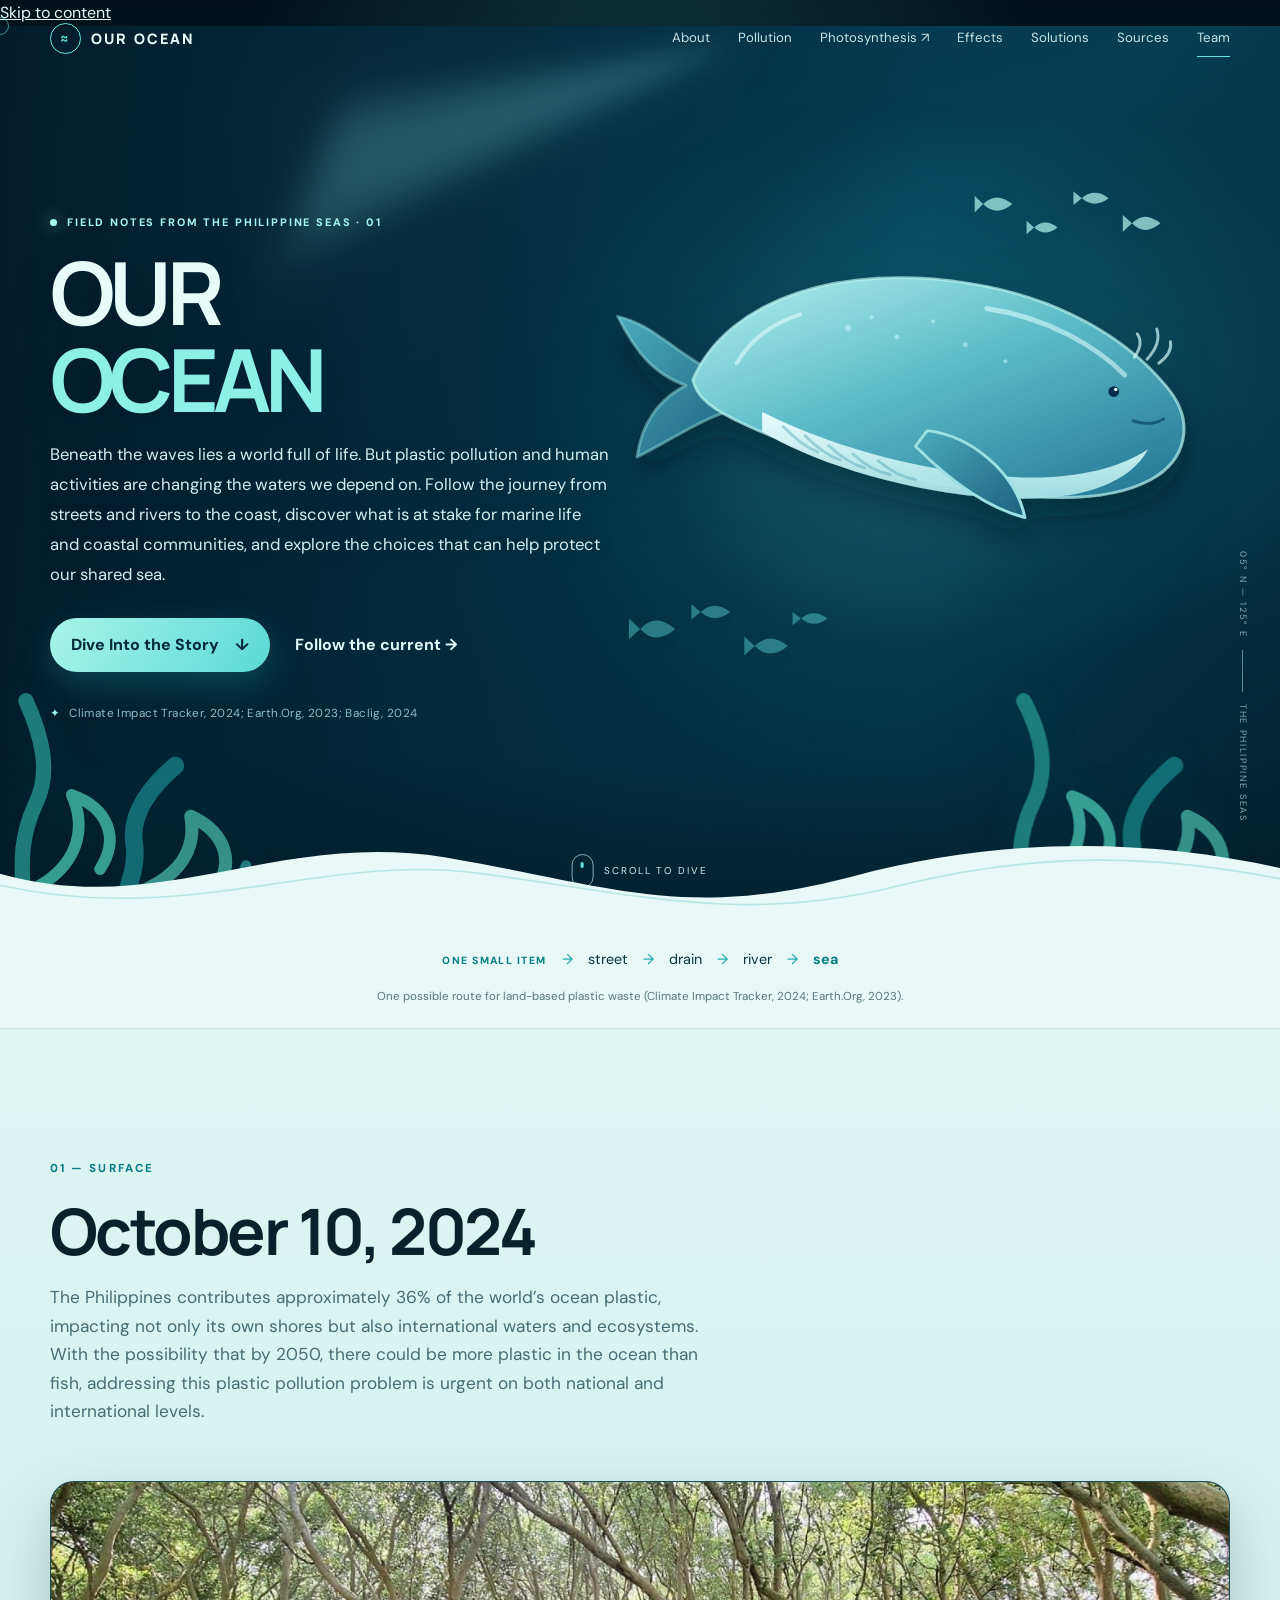
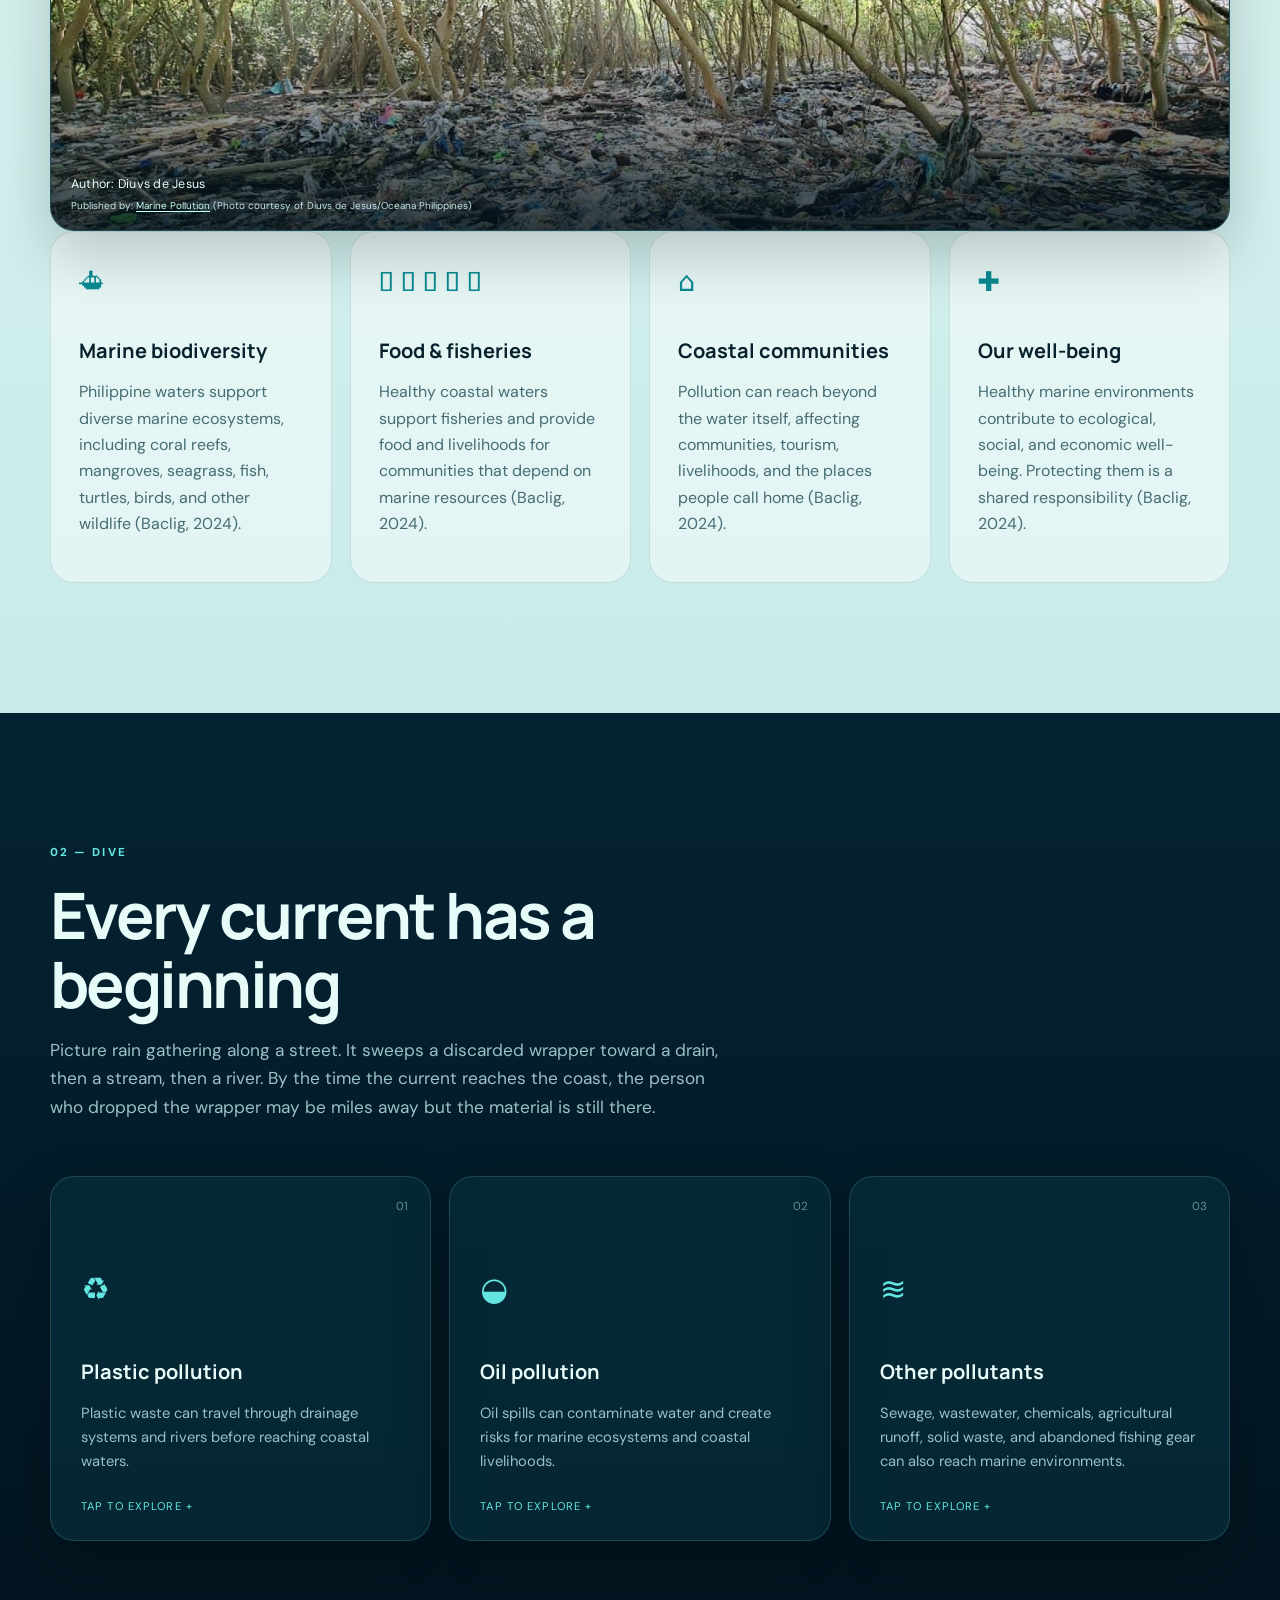
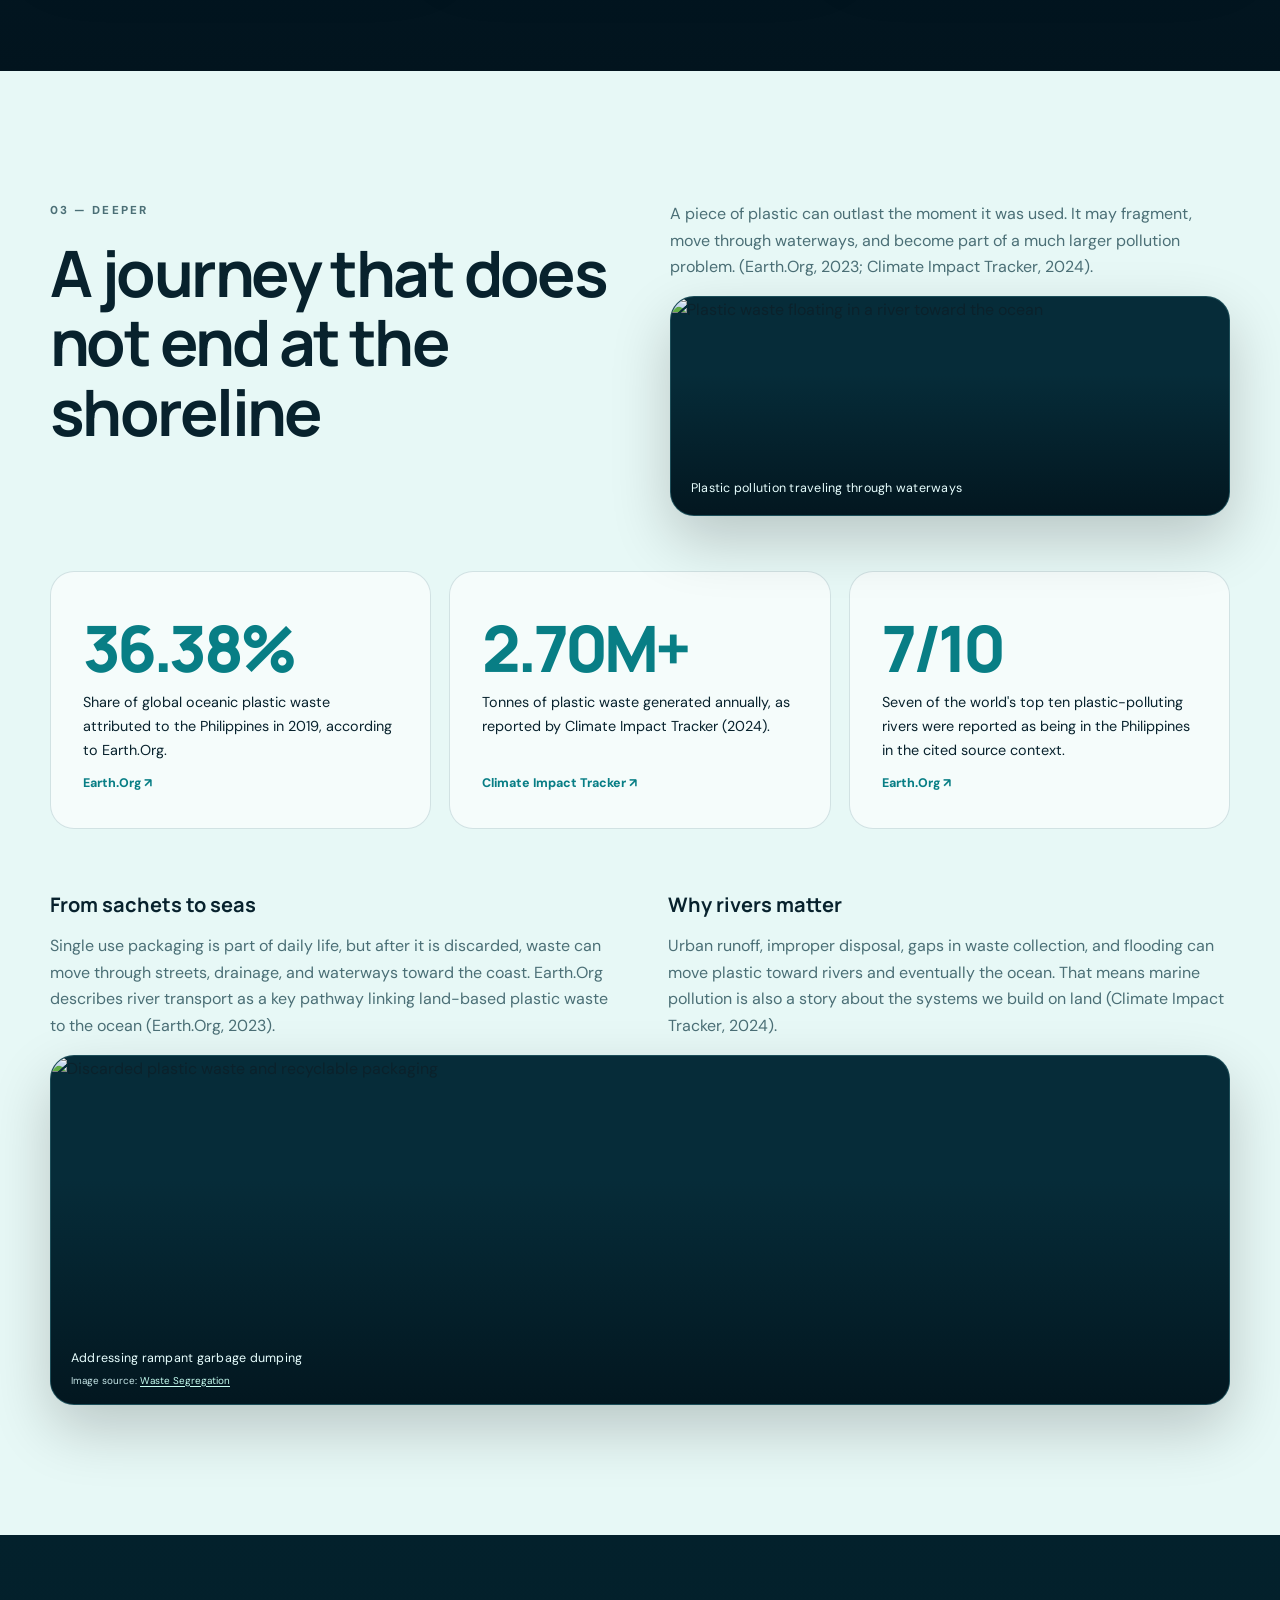
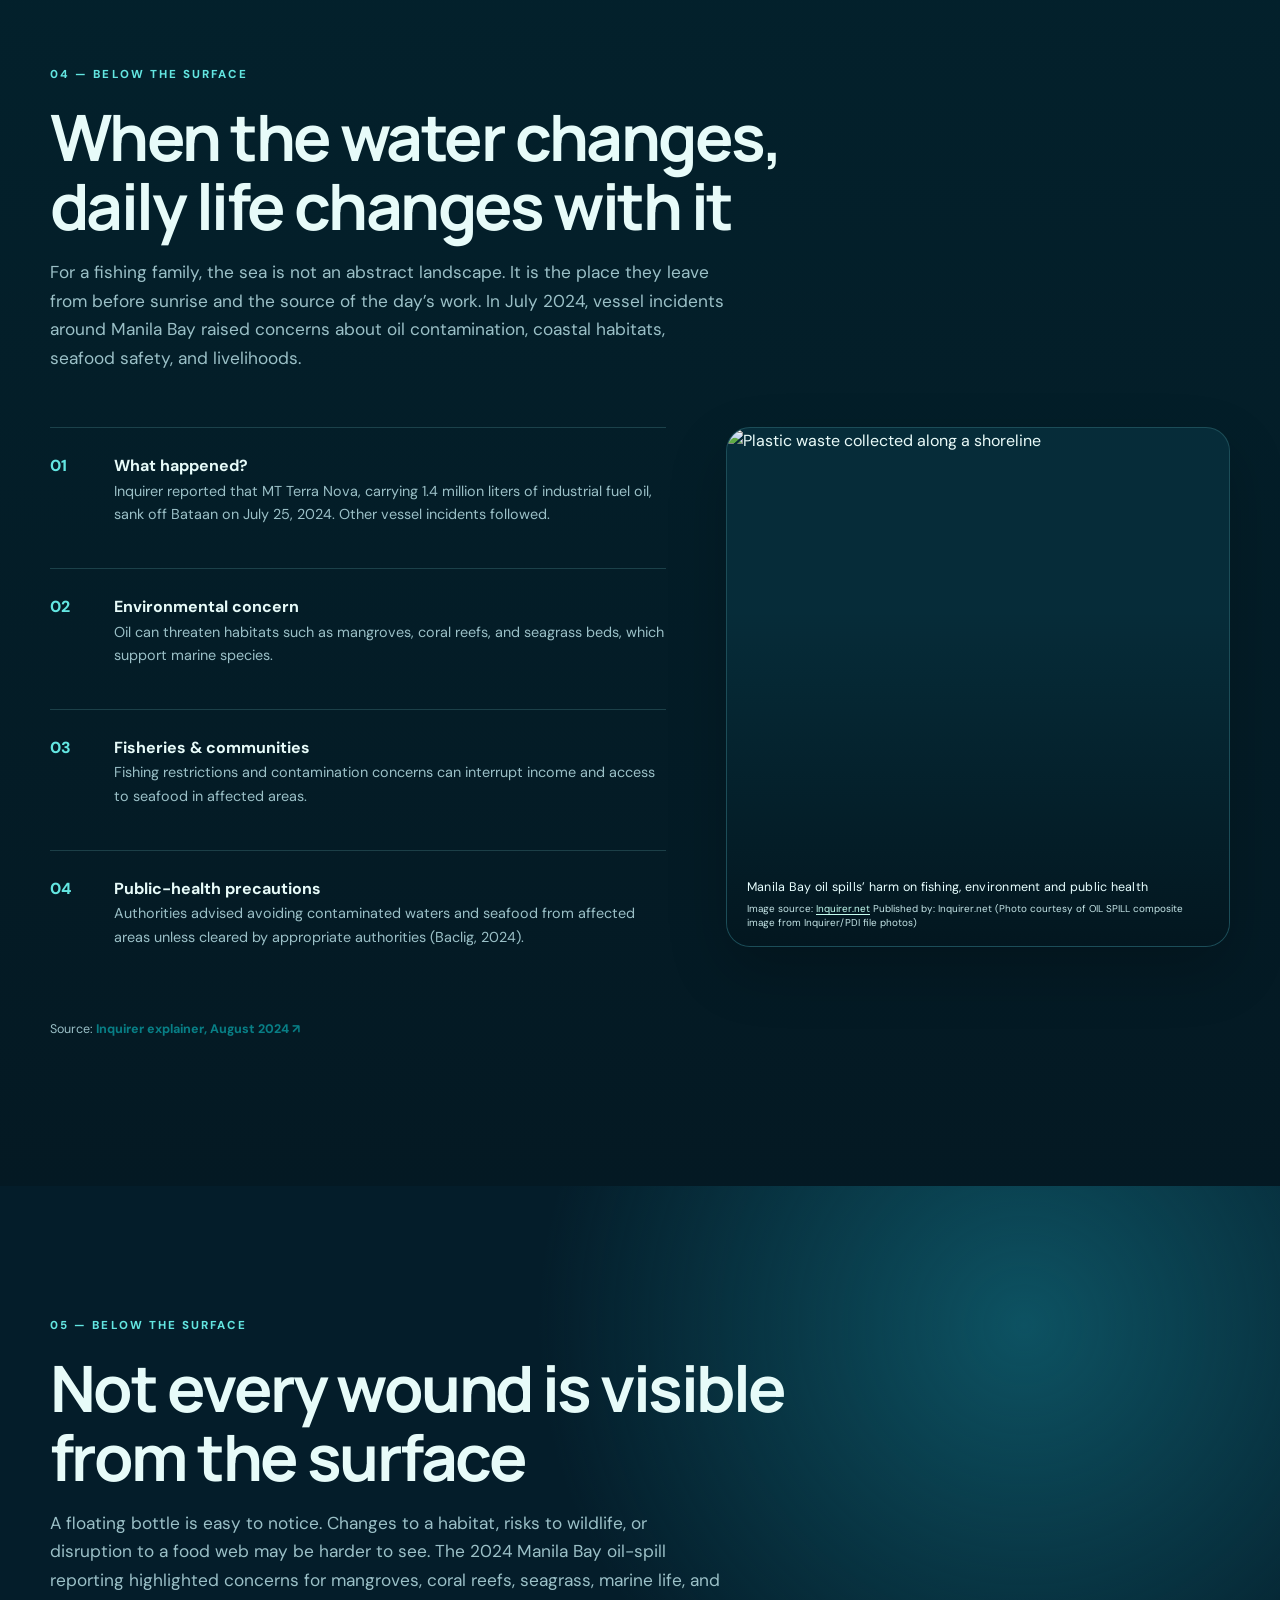
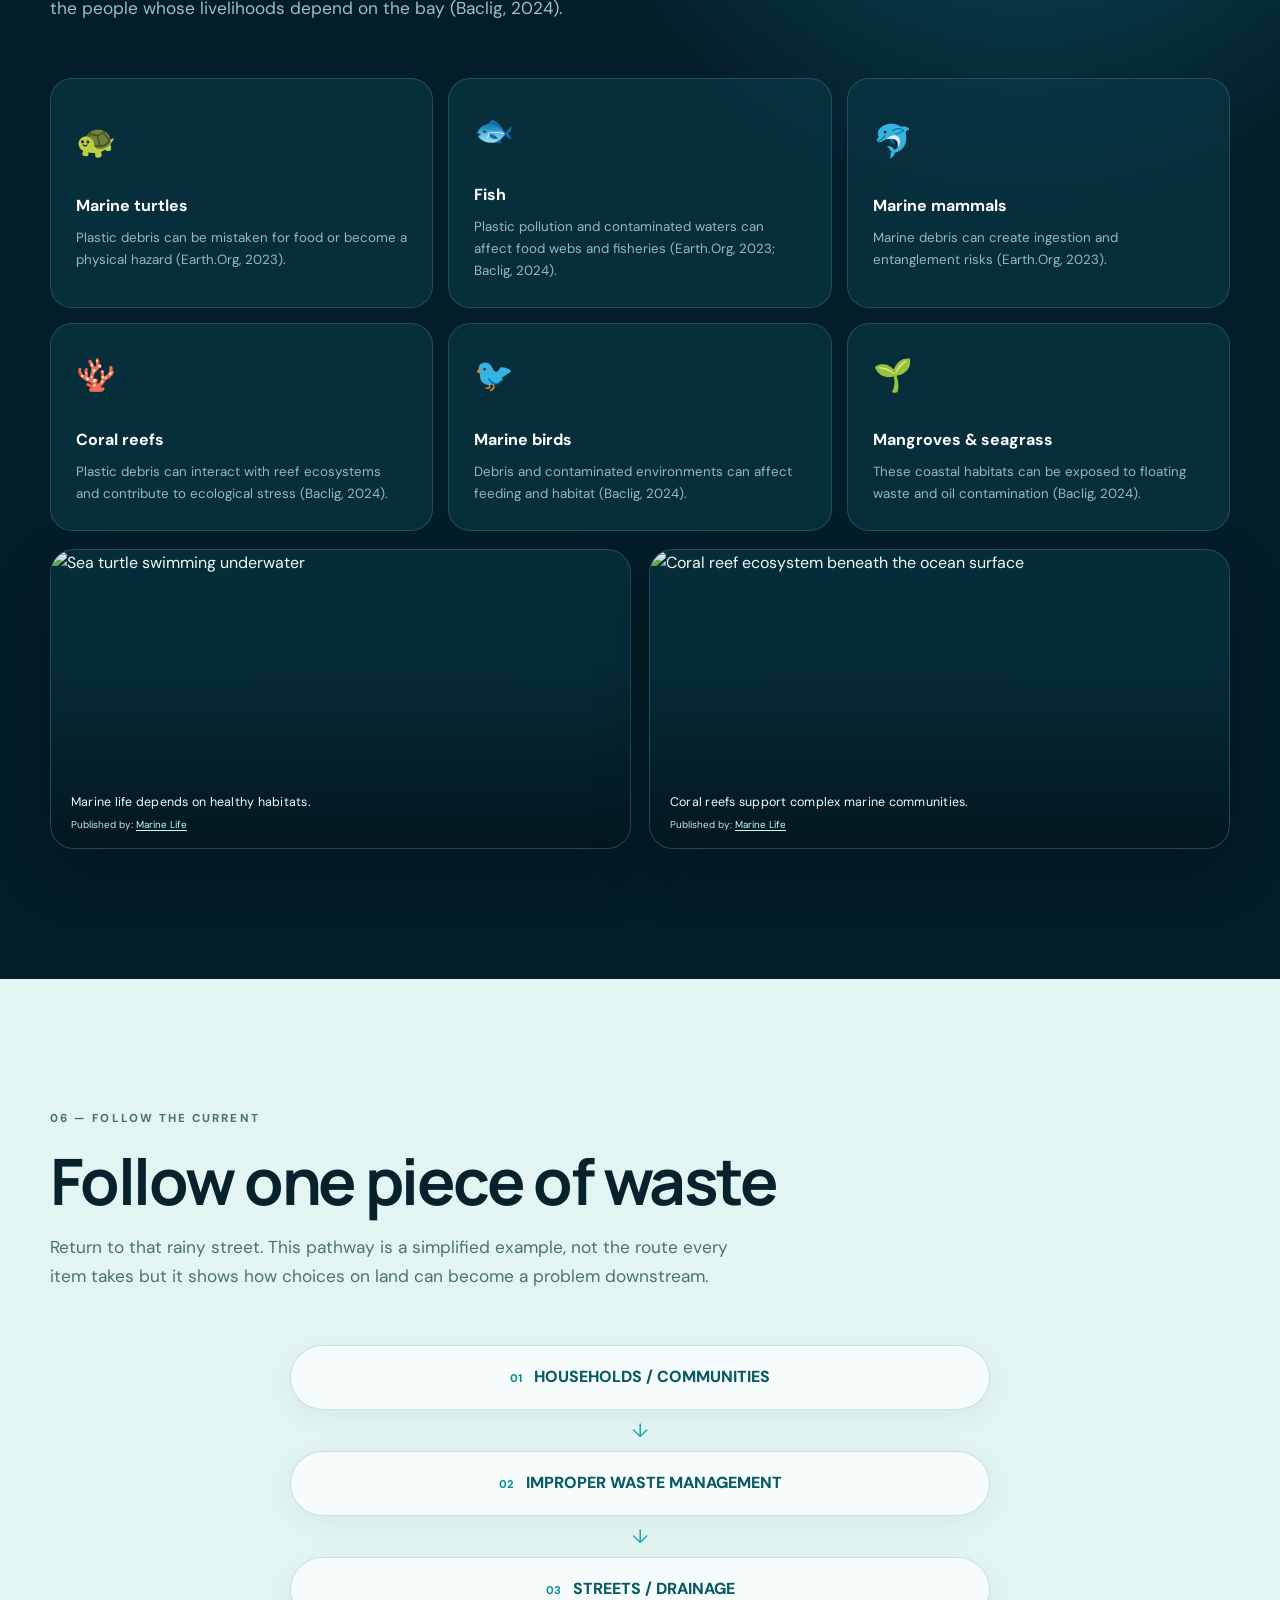
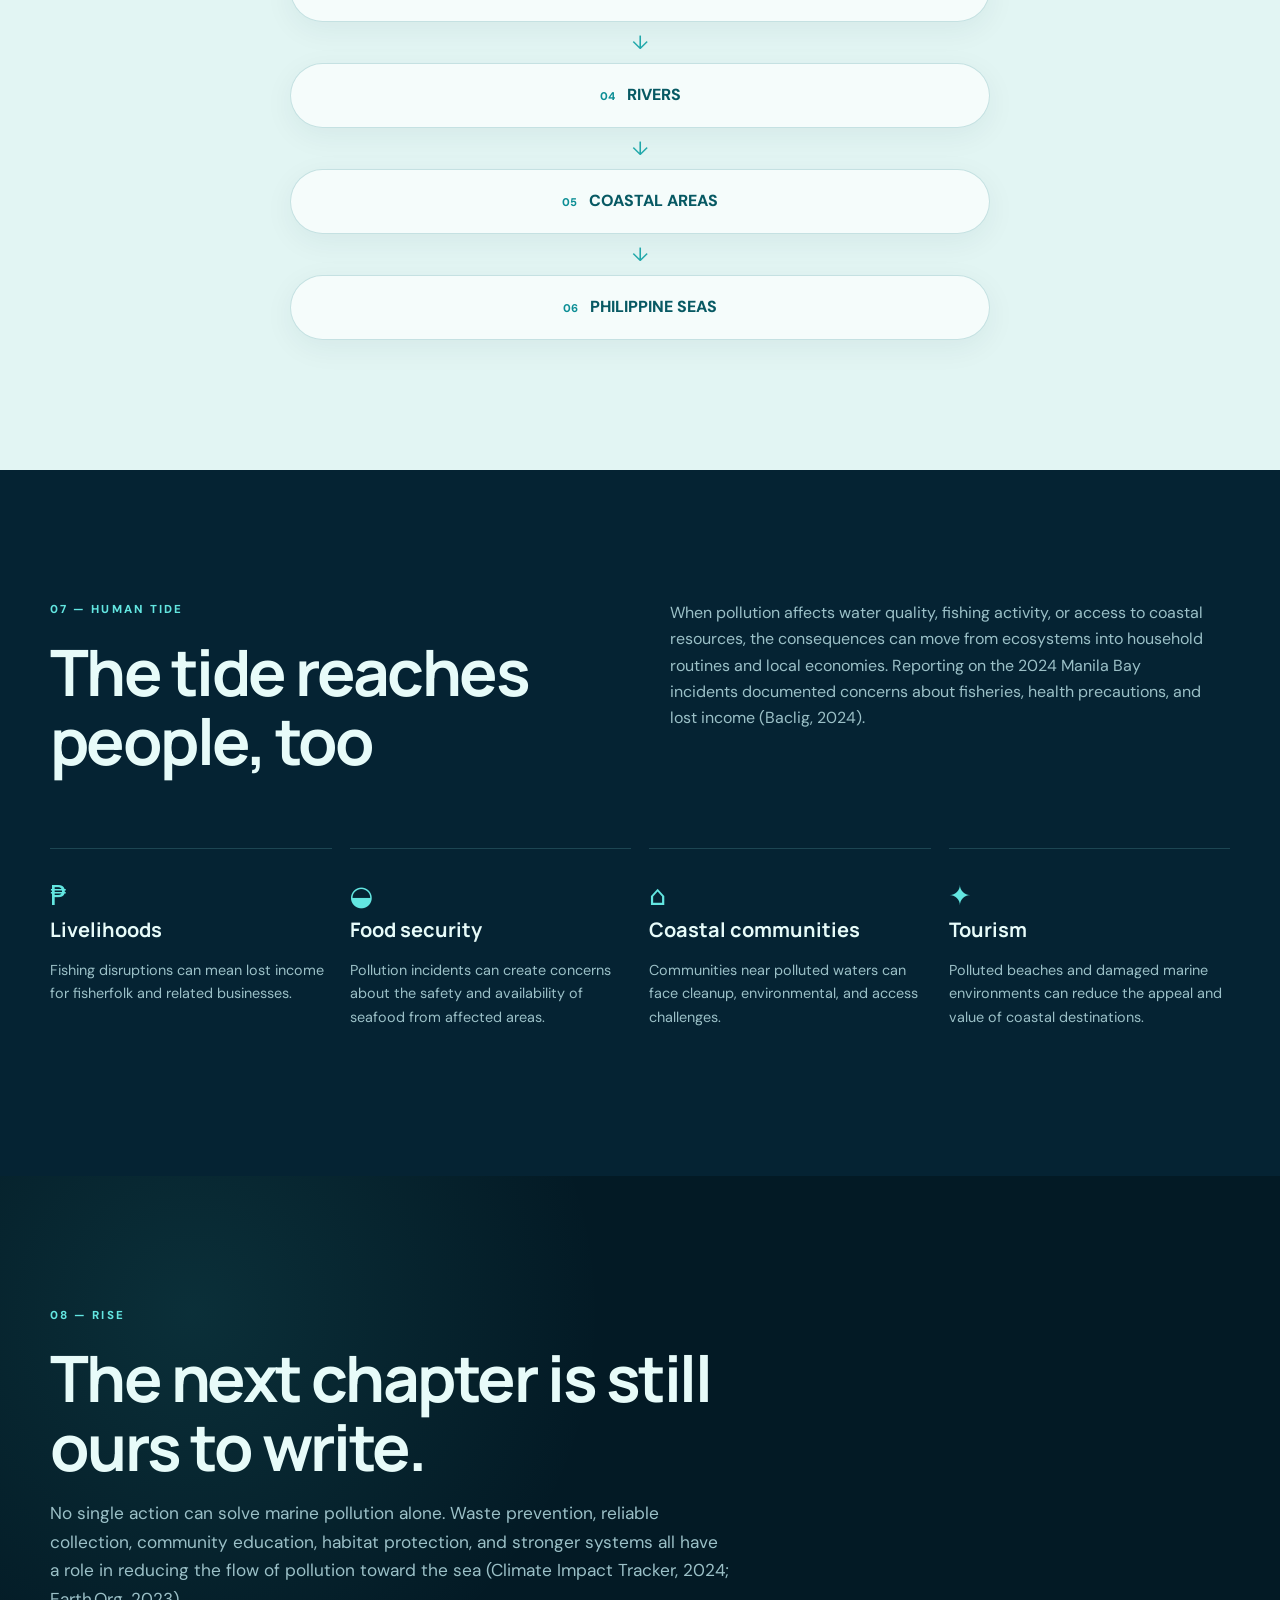
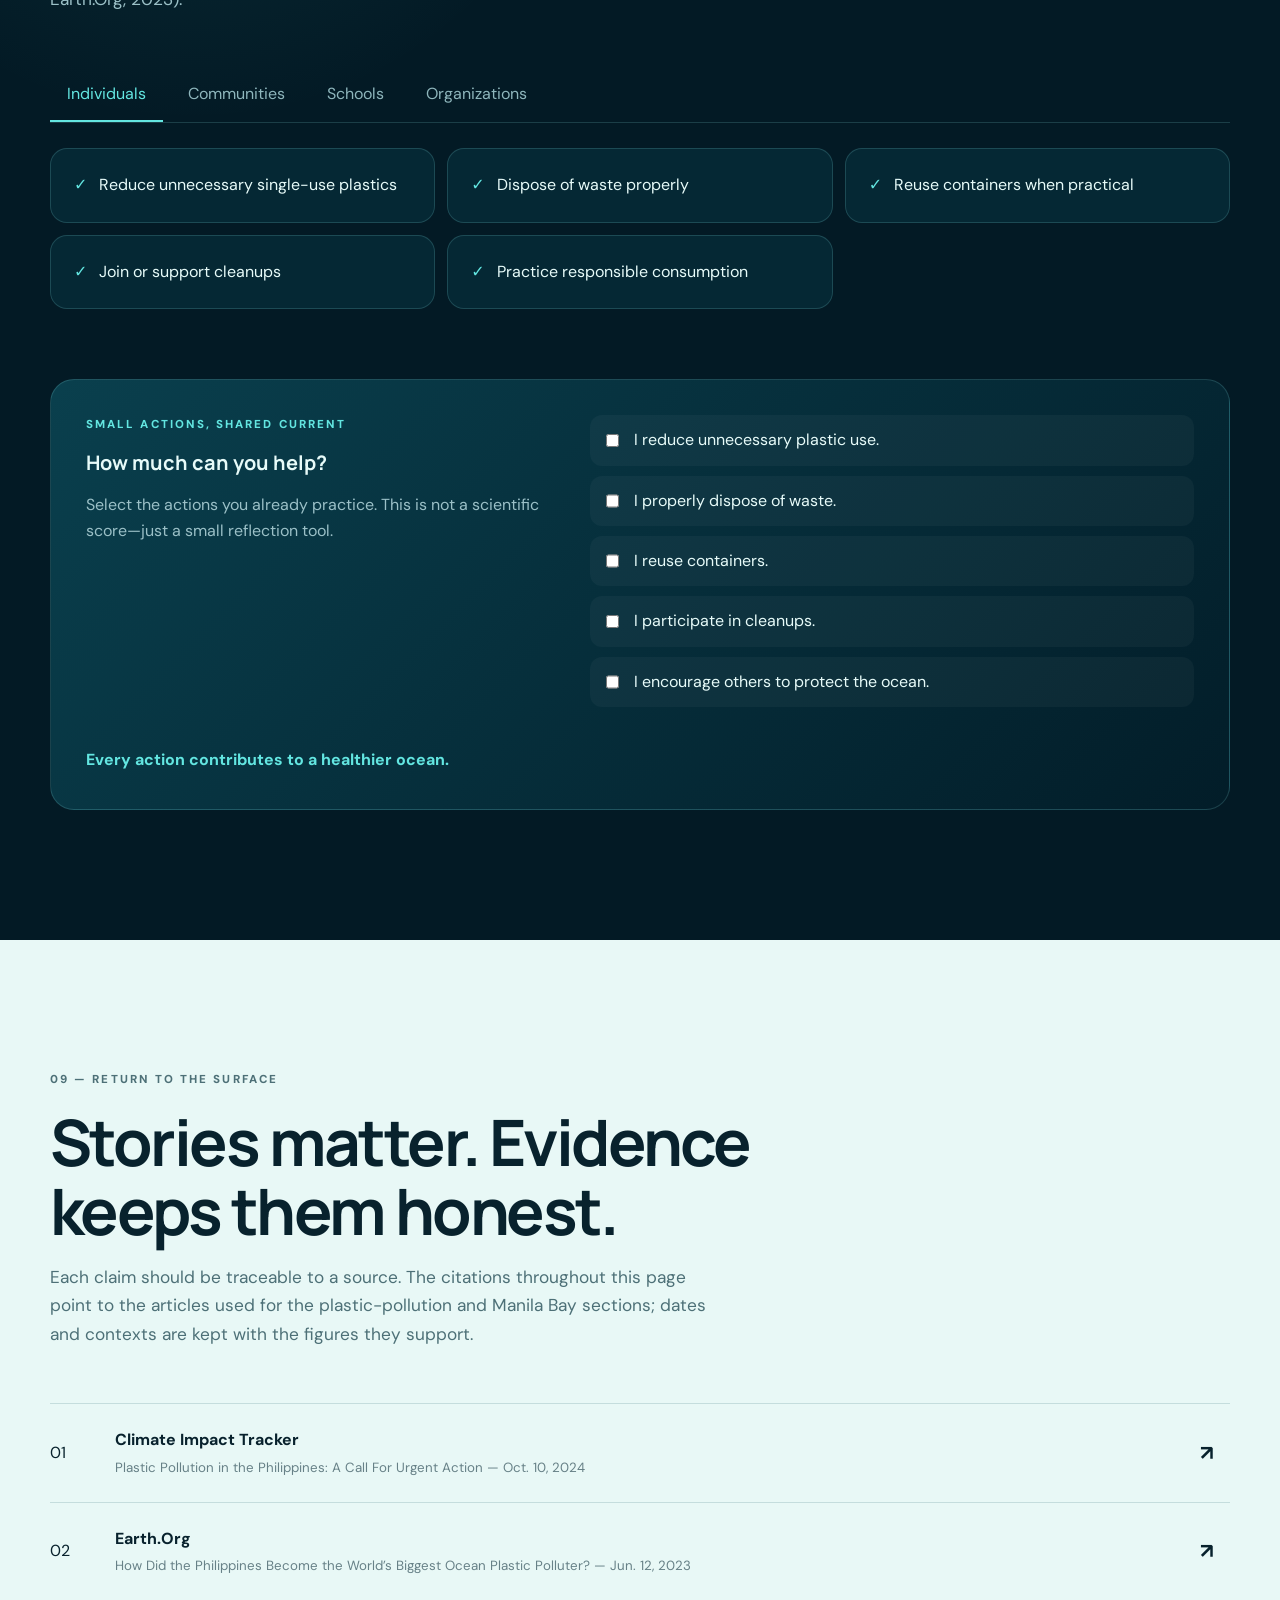
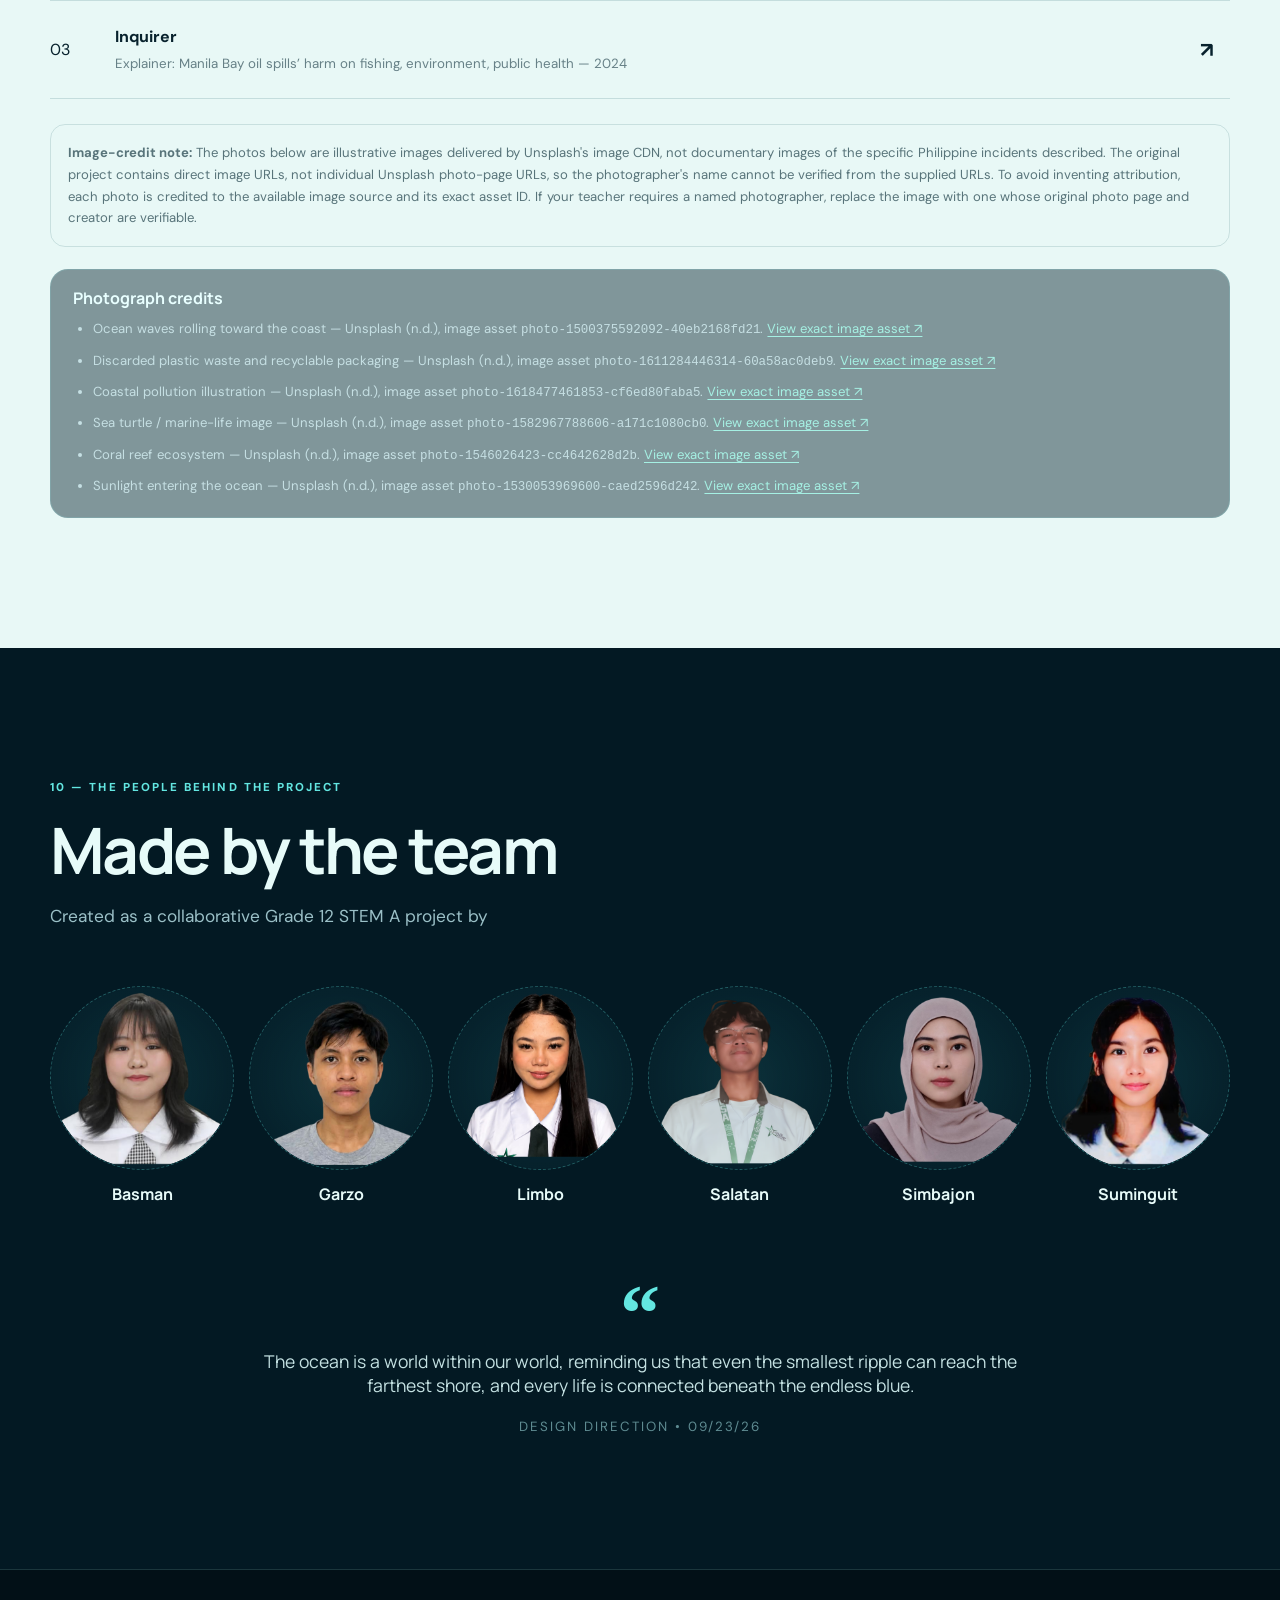
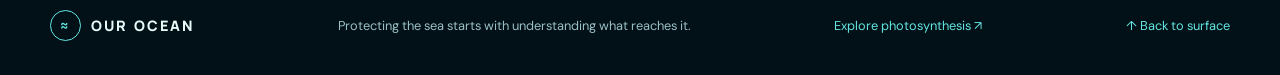
==== commit 718003d1: "Update index.html" ====
--- a/index.html
+++ b/index.html
@@ -302,9 +302,9 @@
         </div>
         <div class="oil-layout">
           <div class="oil-facts reveal">
-            <div class="fact-row"><span>01</span><div><strong>What happened?</strong><p>Inquirer reported that MT Terra Nova, carrying 1.4 million liters of industrial fuel oil, sank off Bataan on July 25, 2024. Other vessel incidents followed (Baclig, 2024).</p></div></div>
-            <div class="fact-row"><span>02</span><div><strong>Environmental concern</strong><p>Oil can threaten habitats such as mangroves, coral reefs, and seagrass beds, which support marine species (Baclig, 2024).</p></div></div>
-            <div class="fact-row"><span>03</span><div><strong>Fisheries & communities</strong><p>Fishing restrictions and contamination concerns can interrupt income and access to seafood in affected areas (Baclig, 2024).</p></div></div>
+            <div class="fact-row"><span>01</span><div><strong>What happened?</strong><p>Inquirer reported that MT Terra Nova, carrying 1.4 million liters of industrial fuel oil, sank off Bataan on July 25, 2024. Other vessel incidents followed.</p></div></div>
+            <div class="fact-row"><span>02</span><div><strong>Environmental concern</strong><p>Oil can threaten habitats such as mangroves, coral reefs, and seagrass beds, which support marine species.</p></div></div>
+            <div class="fact-row"><span>03</span><div><strong>Fisheries & communities</strong><p>Fishing restrictions and contamination concerns can interrupt income and access to seafood in affected areas.</p></div></div>
             <div class="fact-row"><span>04</span><div><strong>Public-health precautions</strong><p>Authorities advised avoiding contaminated waters and seafood from affected areas unless cleared by appropriate authorities (Baclig, 2024).</p></div></div>
             
 </div>
@@ -373,15 +373,13 @@
         Marine life depends on healthy habitats. 
       </span>
 
-      <span class="image-credit">
-        Image source:
+      <span class="image-credit"> 
+        Published by:
         <a
           href="https://www.liveaboards.com/blog/first-liveaboard-guide"
           target="_blank"
           rel="noopener"
         >Marine Life</a>
-        (n.d.; ID: photo-1582967788606-a171c1080cb0). (IN-TEXT CITATION)
-        Photographer not identified in the supplied CDN URL. (IN-TEXT CITATION)
       </span>
     </figcaption>
   </figure>
@@ -398,14 +396,12 @@
       </span>
 
       <span class="image-credit">
-        Image source:
+        Published by:
         <a
           href="https://www.bluereefaquarium.co.uk/portsmouth/blog/conservation/5-reasons-coral-reefs-are-way-more-important-than-you-might-think/"
           target="_blank"
           rel="noopener"
         >Marine Life</a>
-        (n.d.; ID: photo-1546026423-cc4642628d2b). (IN-TEXT CITATION)
-        Photographer not identified in the supplied CDN URL. (IN-TEXT CITATION)
       </span>
     </figcaption>
   </figure>
@@ -418,7 +414,7 @@
 
     <section class="section flow-section">
       <div class="container">
-        <div class="section-heading reveal"><p class="eyebrow">06 — FOLLOW THE CURRENT</p><h2>Follow one piece of waste </h2><p>Return to that rainy street. This pathway is a simplified example, not the route every item takes—but it shows how choices on land can become a problem downstream (Climate Impact Tracker, 2024; Earth.Org, 2023).</p></div>
+        <div class="section-heading reveal"><p class="eyebrow">06 — FOLLOW THE CURRENT</p><h2>Follow one piece of waste </h2><p>Return to that rainy street. This pathway is a simplified example, not the route every item takes but it shows how choices on land can become a problem downstream.</p></div>
         <div class="flow" aria-label="Pollution pathway">
           <div class="flow-step reveal"><span>01</span>HOUSEHOLDS / COMMUNITIES</div><i>↓</i>
           <div class="flow-step reveal"><span>02</span>IMPROPER WASTE MANAGEMENT</div><i>↓</i>
@@ -432,12 +428,12 @@
 
     <section class="section human-section">
       <div class="container">
-        <div class="split-heading reveal"><div><p class="eyebrow">07 — HUMAN TIDE</p><h2>The tide reaches people, too.</h2></div><p>When pollution affects water quality, fishing activity, or access to coastal resources, the consequences can move from ecosystems into household routines and local economies. Reporting on the 2024 Manila Bay incidents documented concerns about fisheries, health precautions, and lost income (Baclig, 2024).</p></div>
+        <div class="split-heading reveal"><div><p class="eyebrow">07 — HUMAN TIDE</p><h2>The tide reaches people, too</h2></div><p>When pollution affects water quality, fishing activity, or access to coastal resources, the consequences can move from ecosystems into household routines and local economies. Reporting on the 2024 Manila Bay incidents documented concerns about fisheries, health precautions, and lost income (Baclig, 2024).</p></div>
         <div class="human-grid">
-          <article class="human-card reveal"><span>₱</span><h3>Livelihoods</h3><p>Fishing disruptions can mean lost income for fisherfolk and related businesses (Baclig, 2024).</p></article>
-          <article class="human-card reveal"><span>◒</span><h3>Food security</h3><p>Pollution incidents can create concerns about the safety and availability of seafood from affected areas (Baclig, 2024).</p></article>
-          <article class="human-card reveal"><span>⌂</span><h3>Coastal communities</h3><p>Communities near polluted waters can face cleanup, environmental, and access challenges (Baclig, 2024).</p></article>
-          <article class="human-card reveal"><span>✦</span><h3>Tourism</h3><p>Polluted beaches and damaged marine environments can reduce the appeal and value of coastal destinations; this is a general potential impact rather than a quantified finding in the listed sources (contextual inference, not a measured result in the listed articles).</p></article>
+          <article class="human-card reveal"><span>₱</span><h3>Livelihoods</h3><p>Fishing disruptions can mean lost income for fisherfolk and related businesses.</p></article>
+          <article class="human-card reveal"><span>◒</span><h3>Food security</h3><p>Pollution incidents can create concerns about the safety and availability of seafood from affected areas.</p></article>
+          <article class="human-card reveal"><span>⌂</span><h3>Coastal communities</h3><p>Communities near polluted waters can face cleanup, environmental, and access challenges.</p></article>
+          <article class="human-card reveal"><span>✦</span><h3>Tourism</h3><p>Polluted beaches and damaged marine environments can reduce the appeal and value of coastal destinations.</p></article>
         </div>
       </div>
     </section>
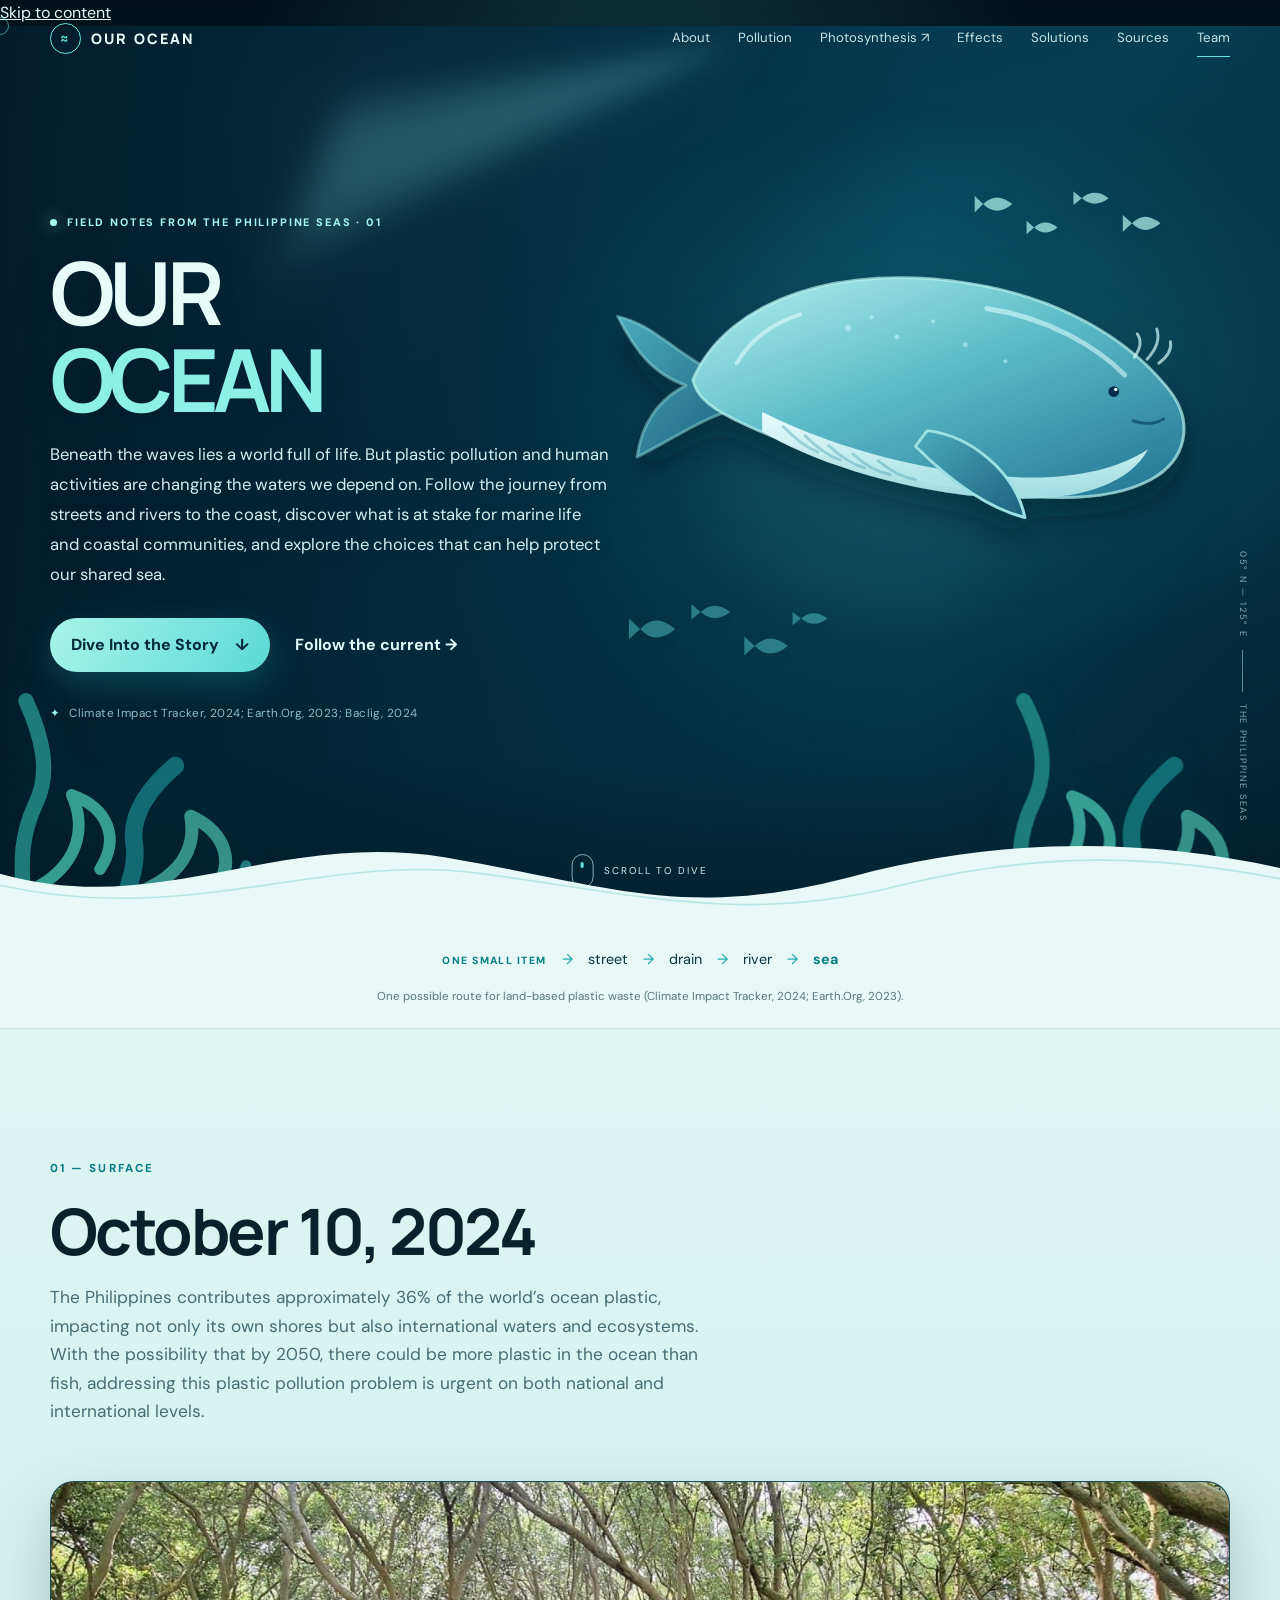
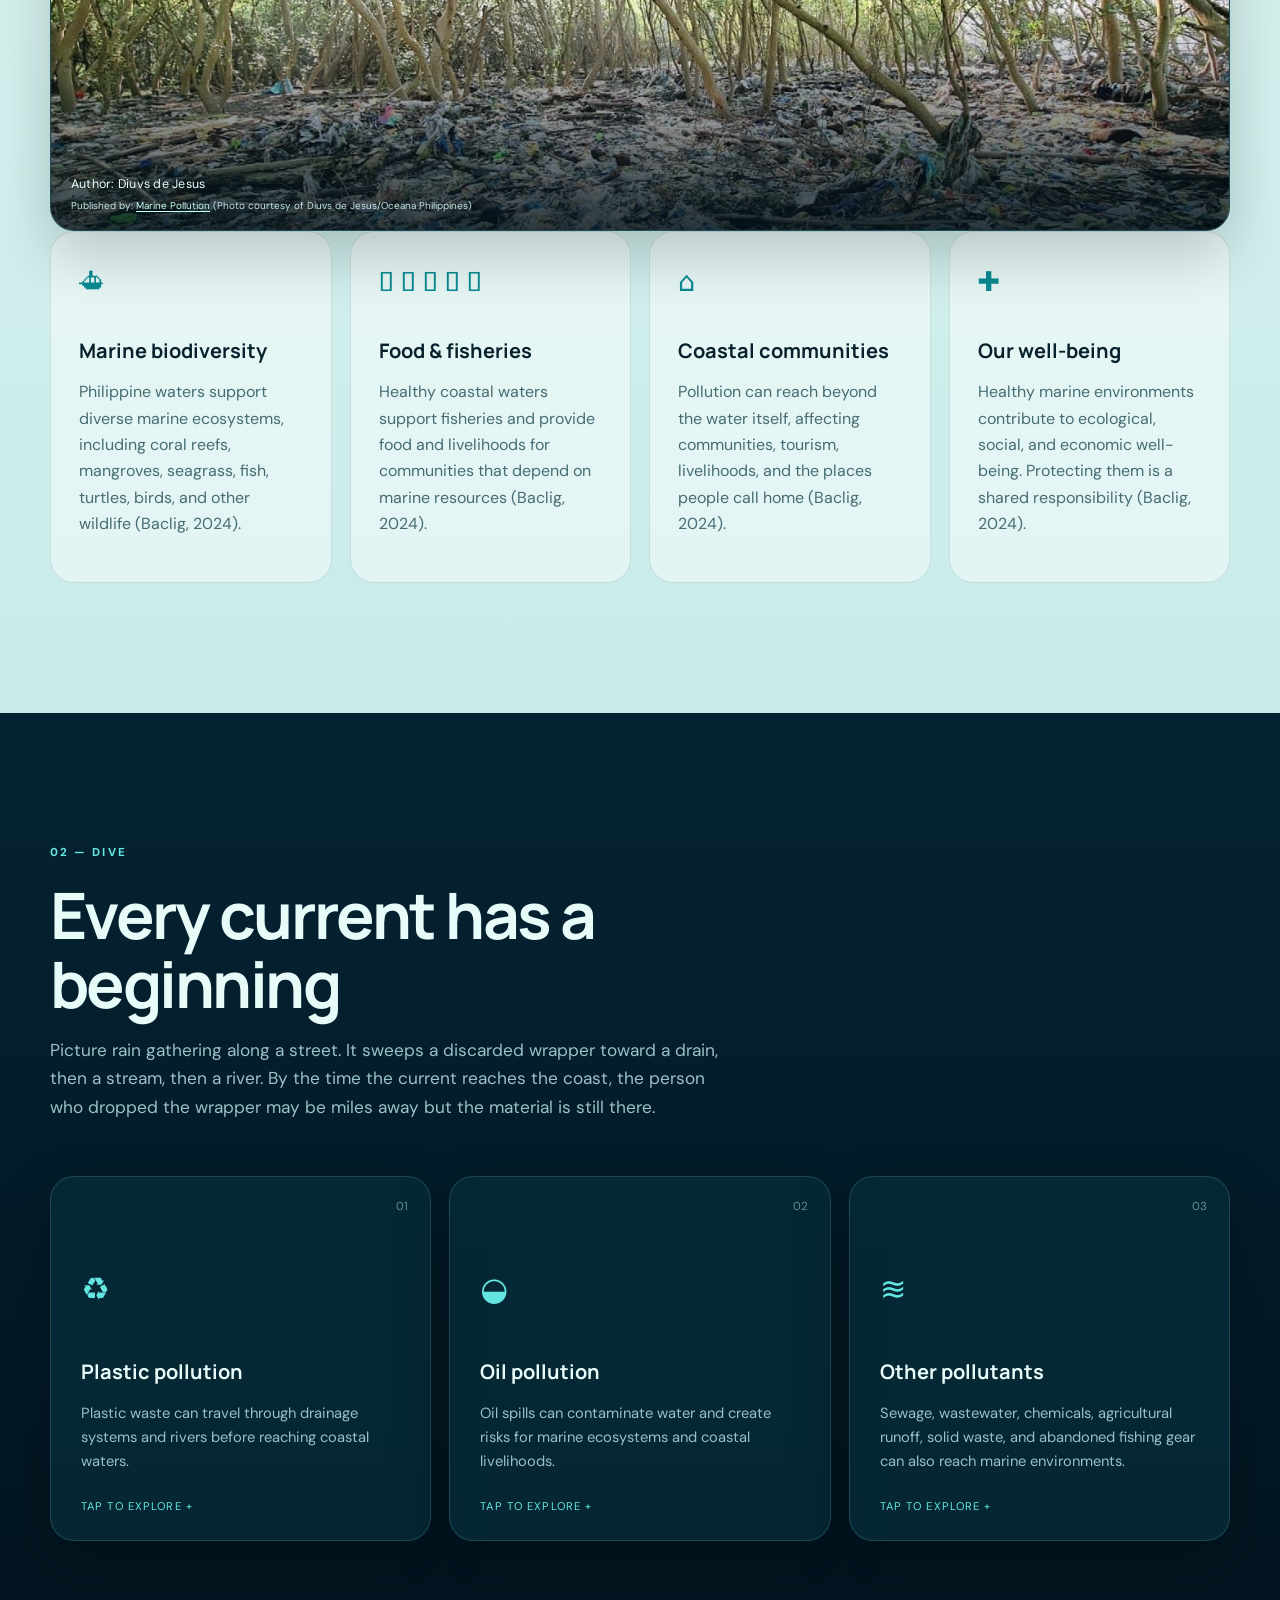
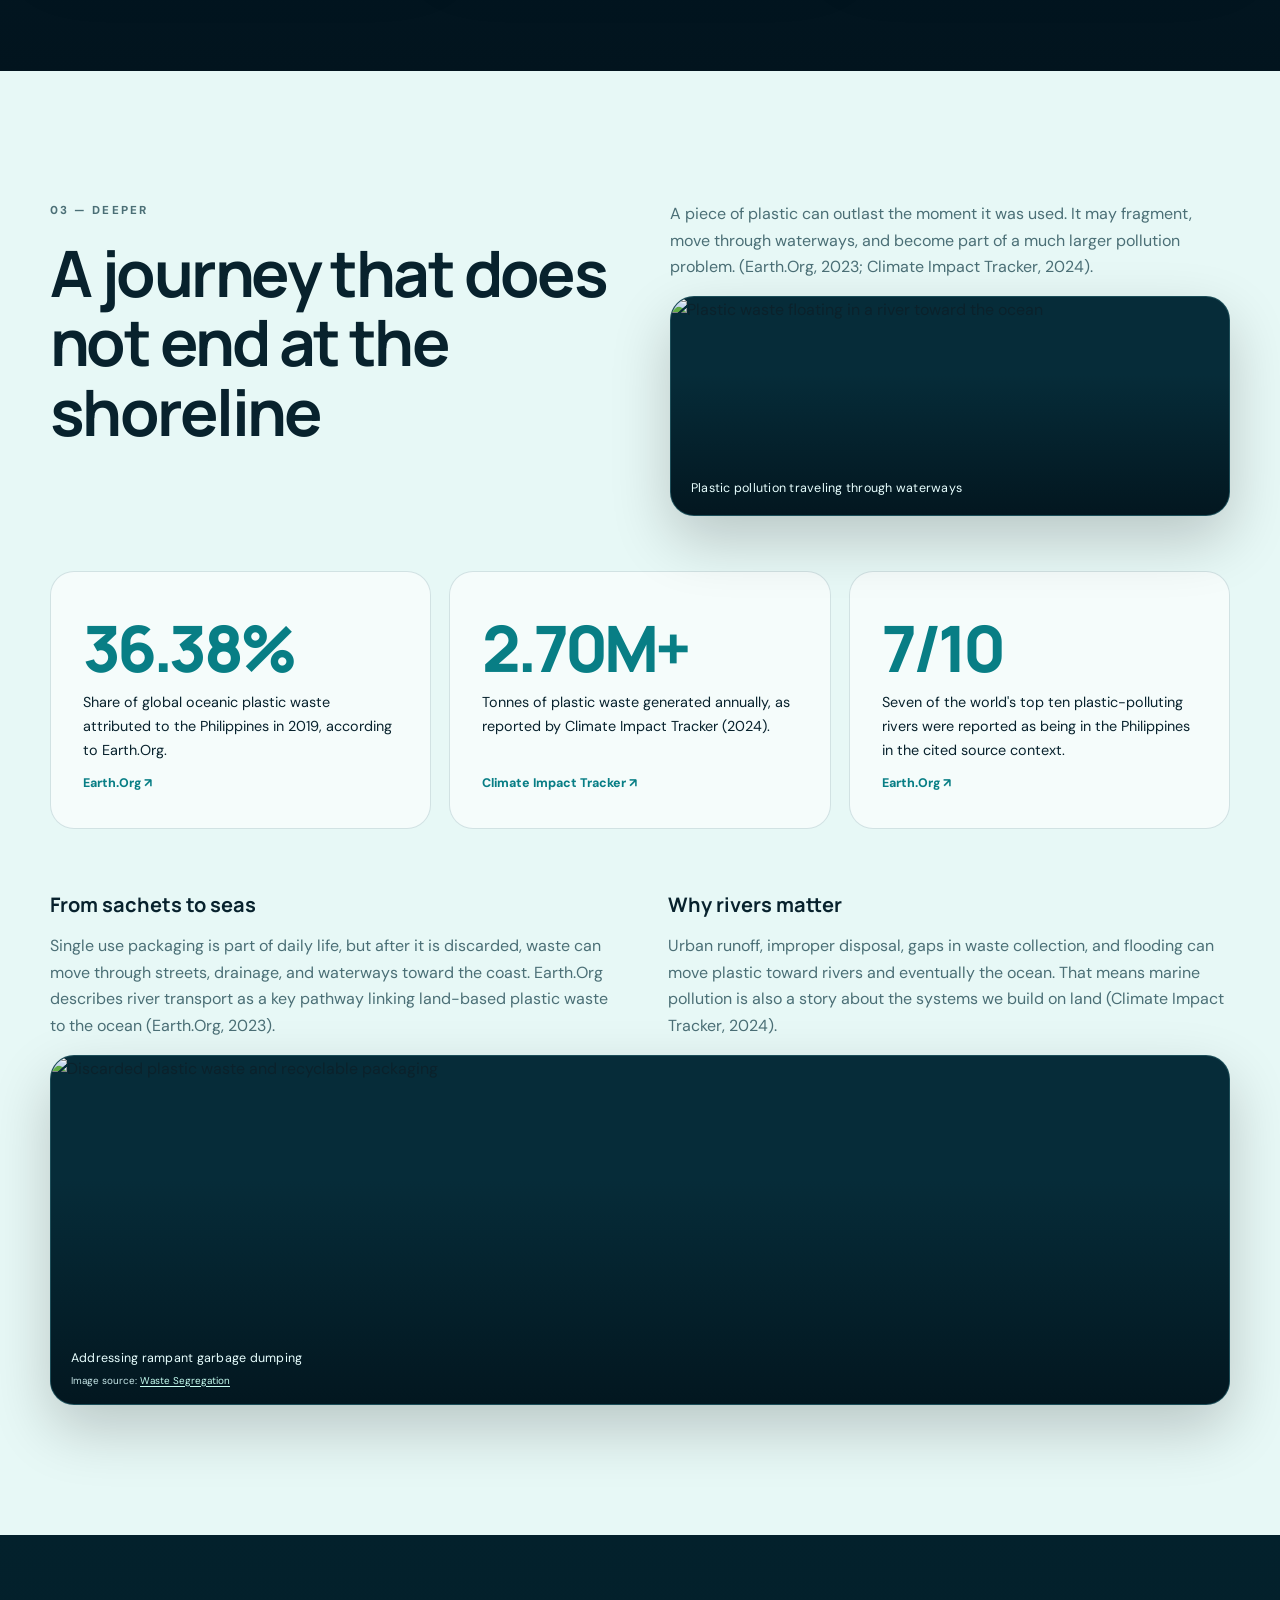
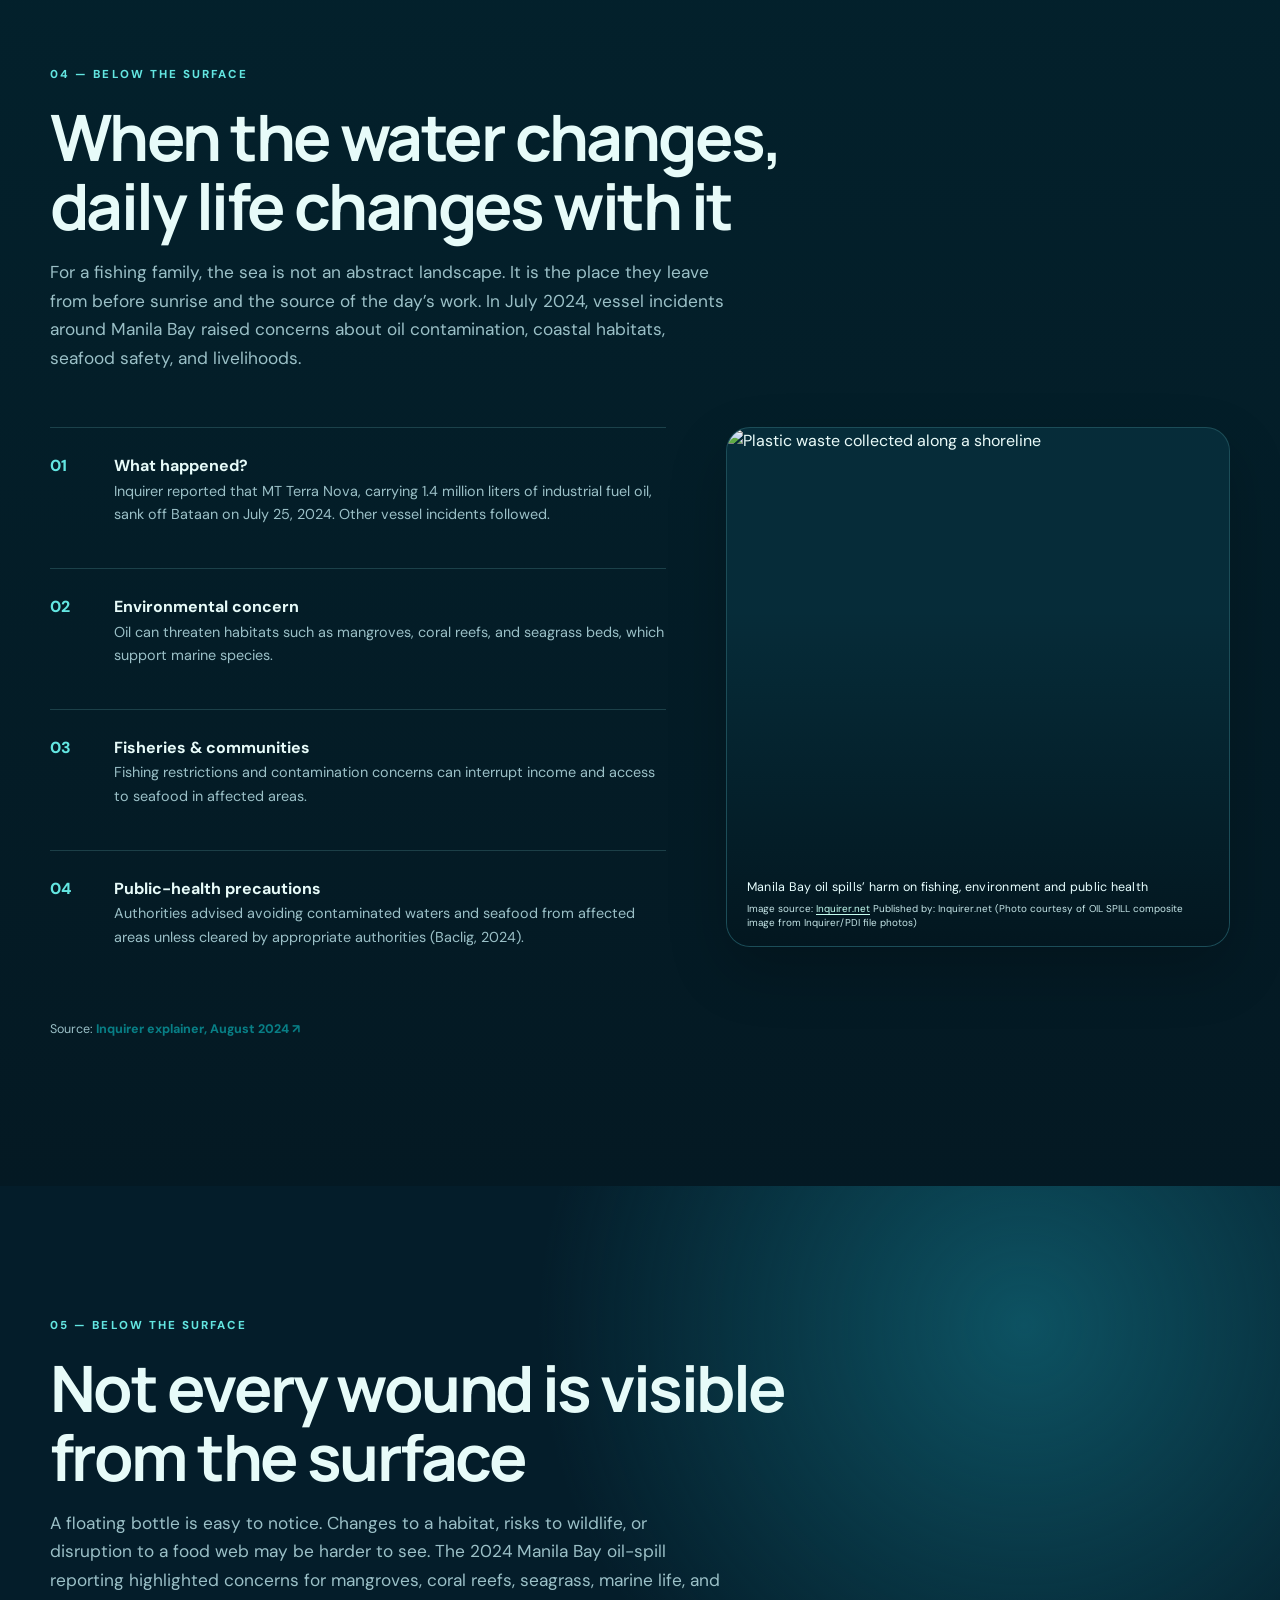
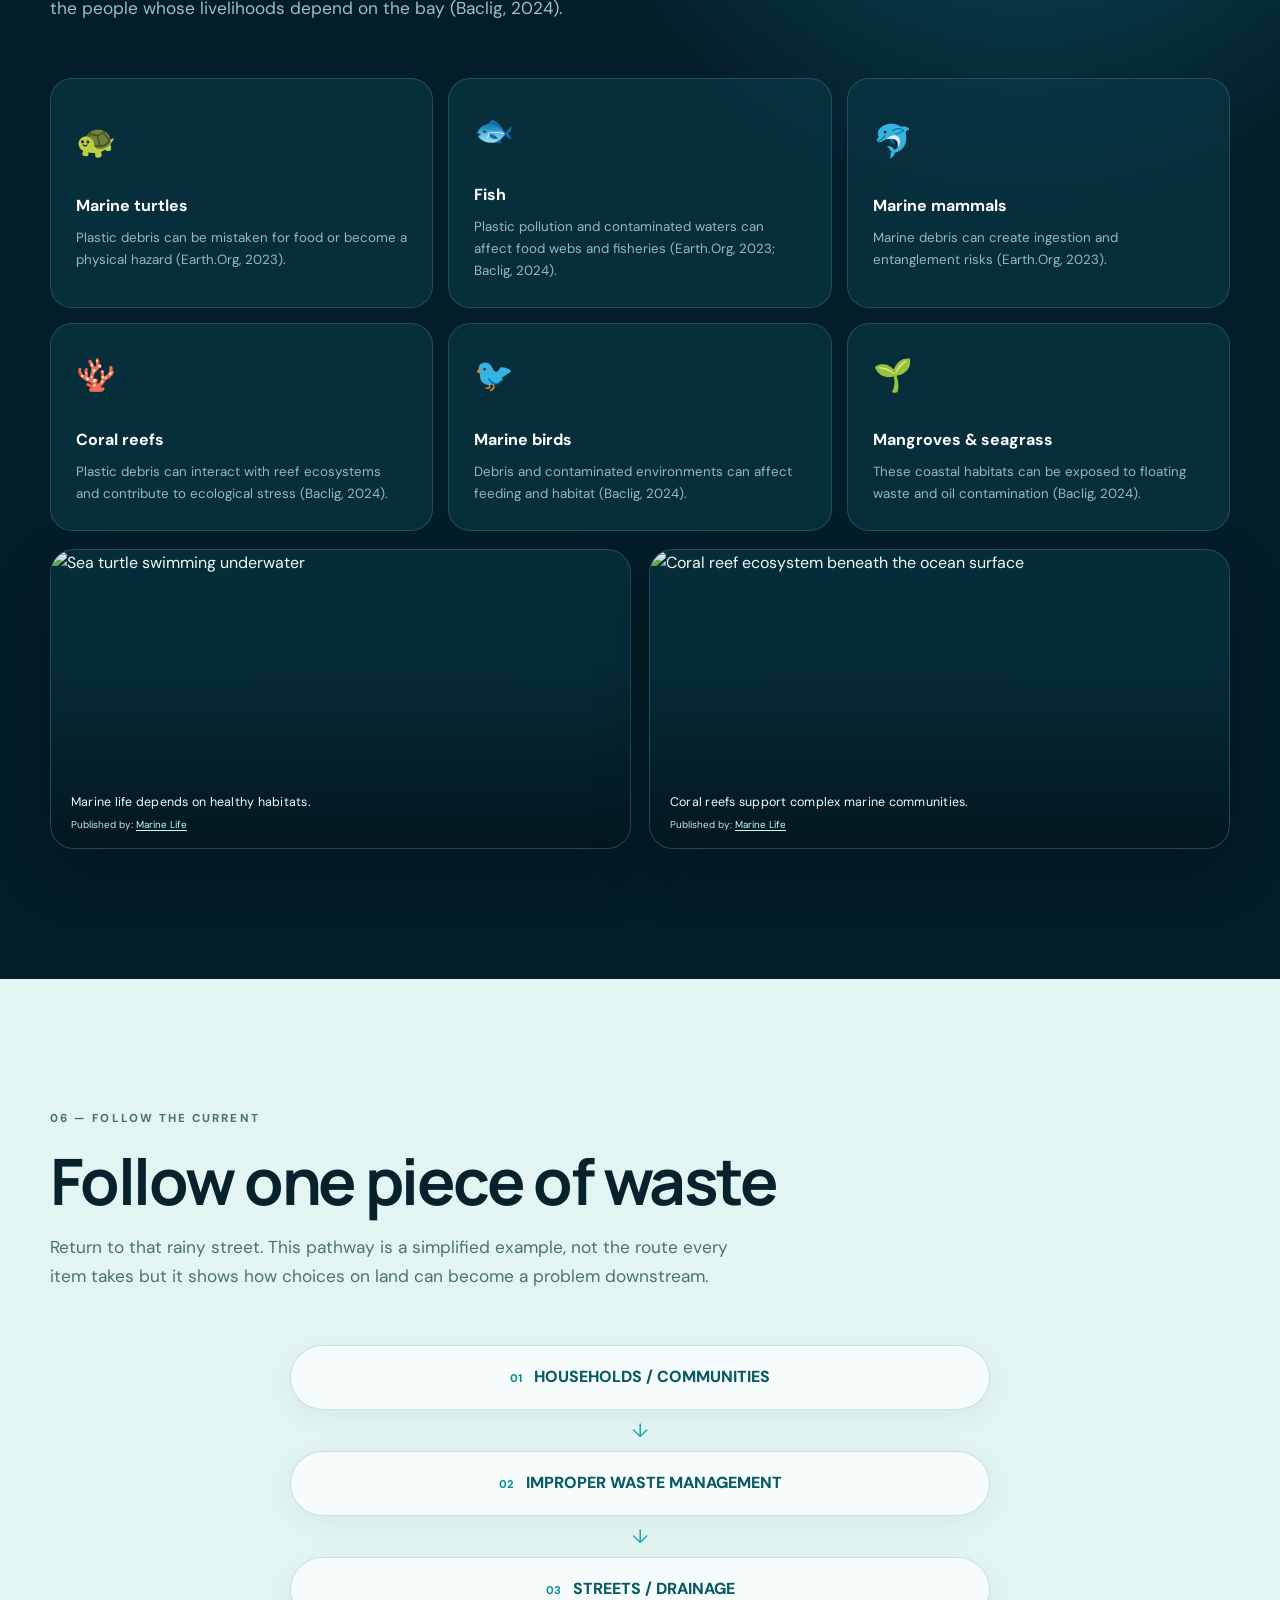
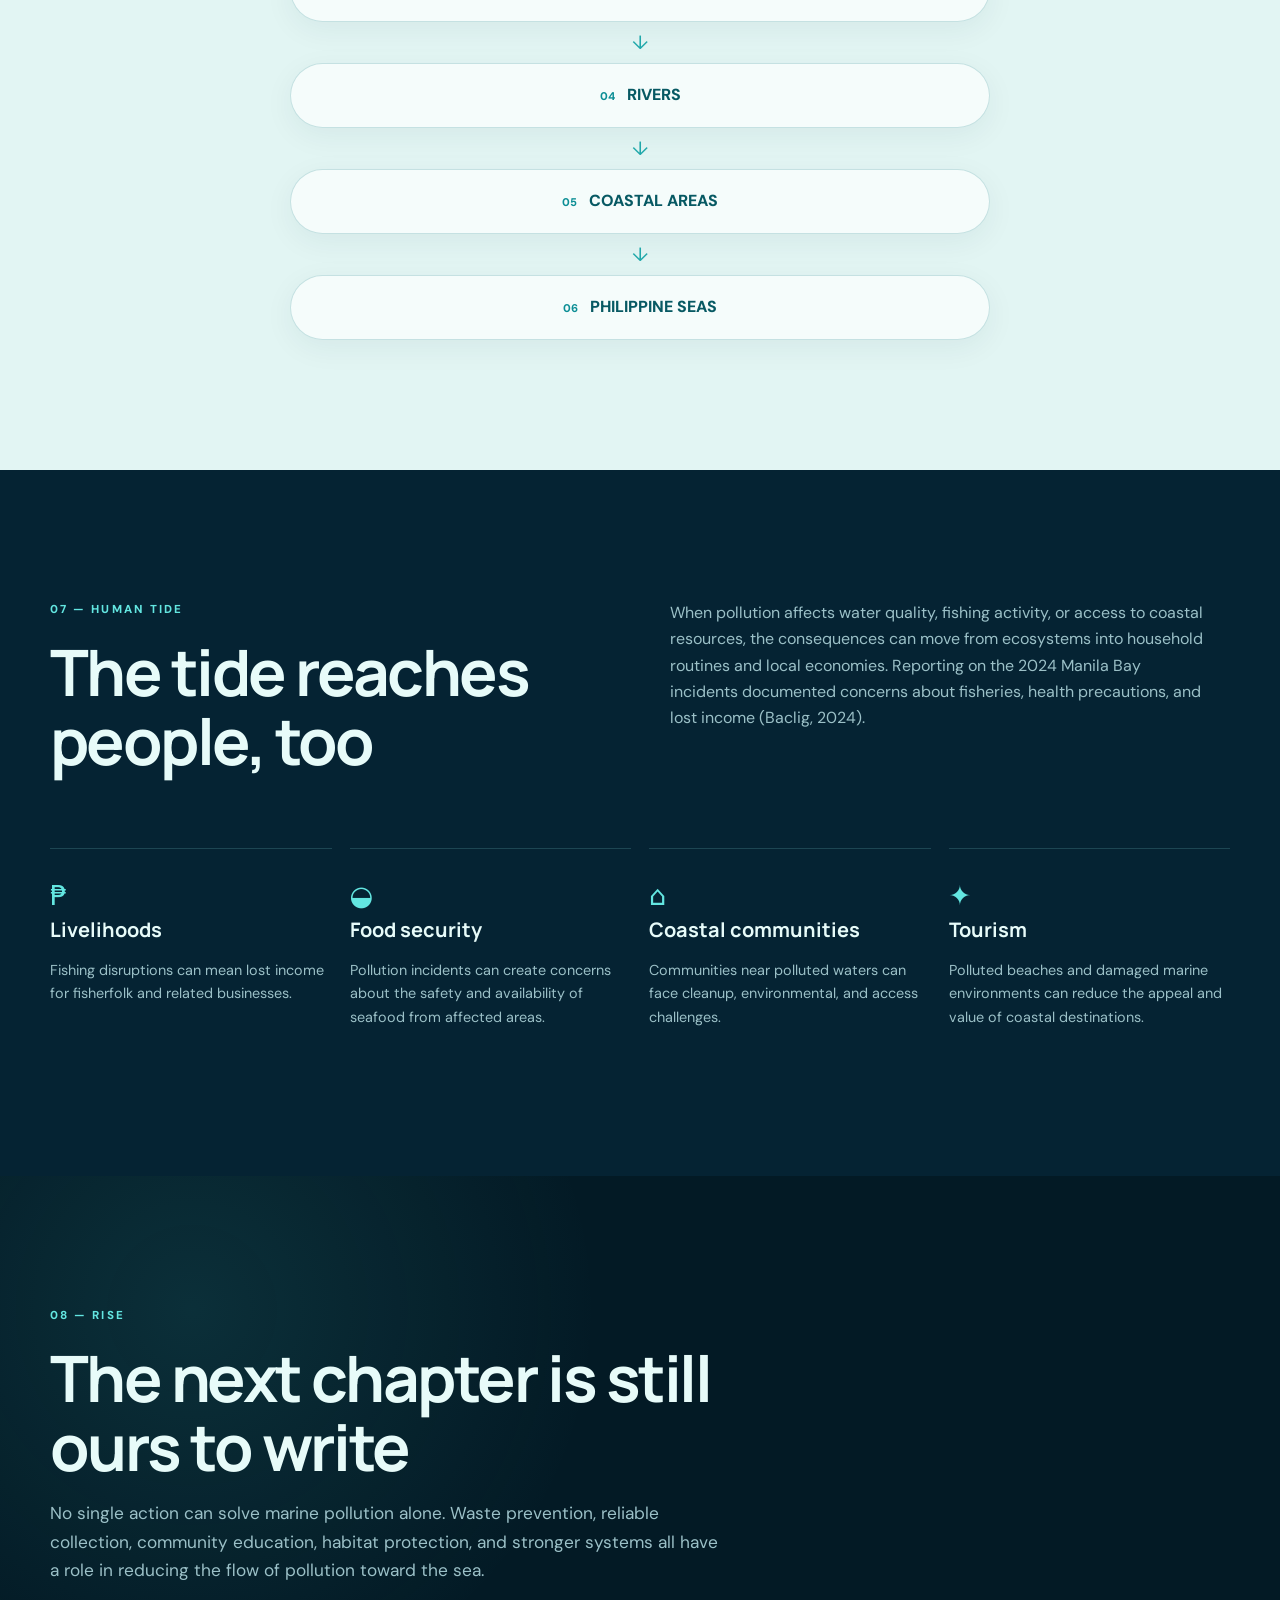
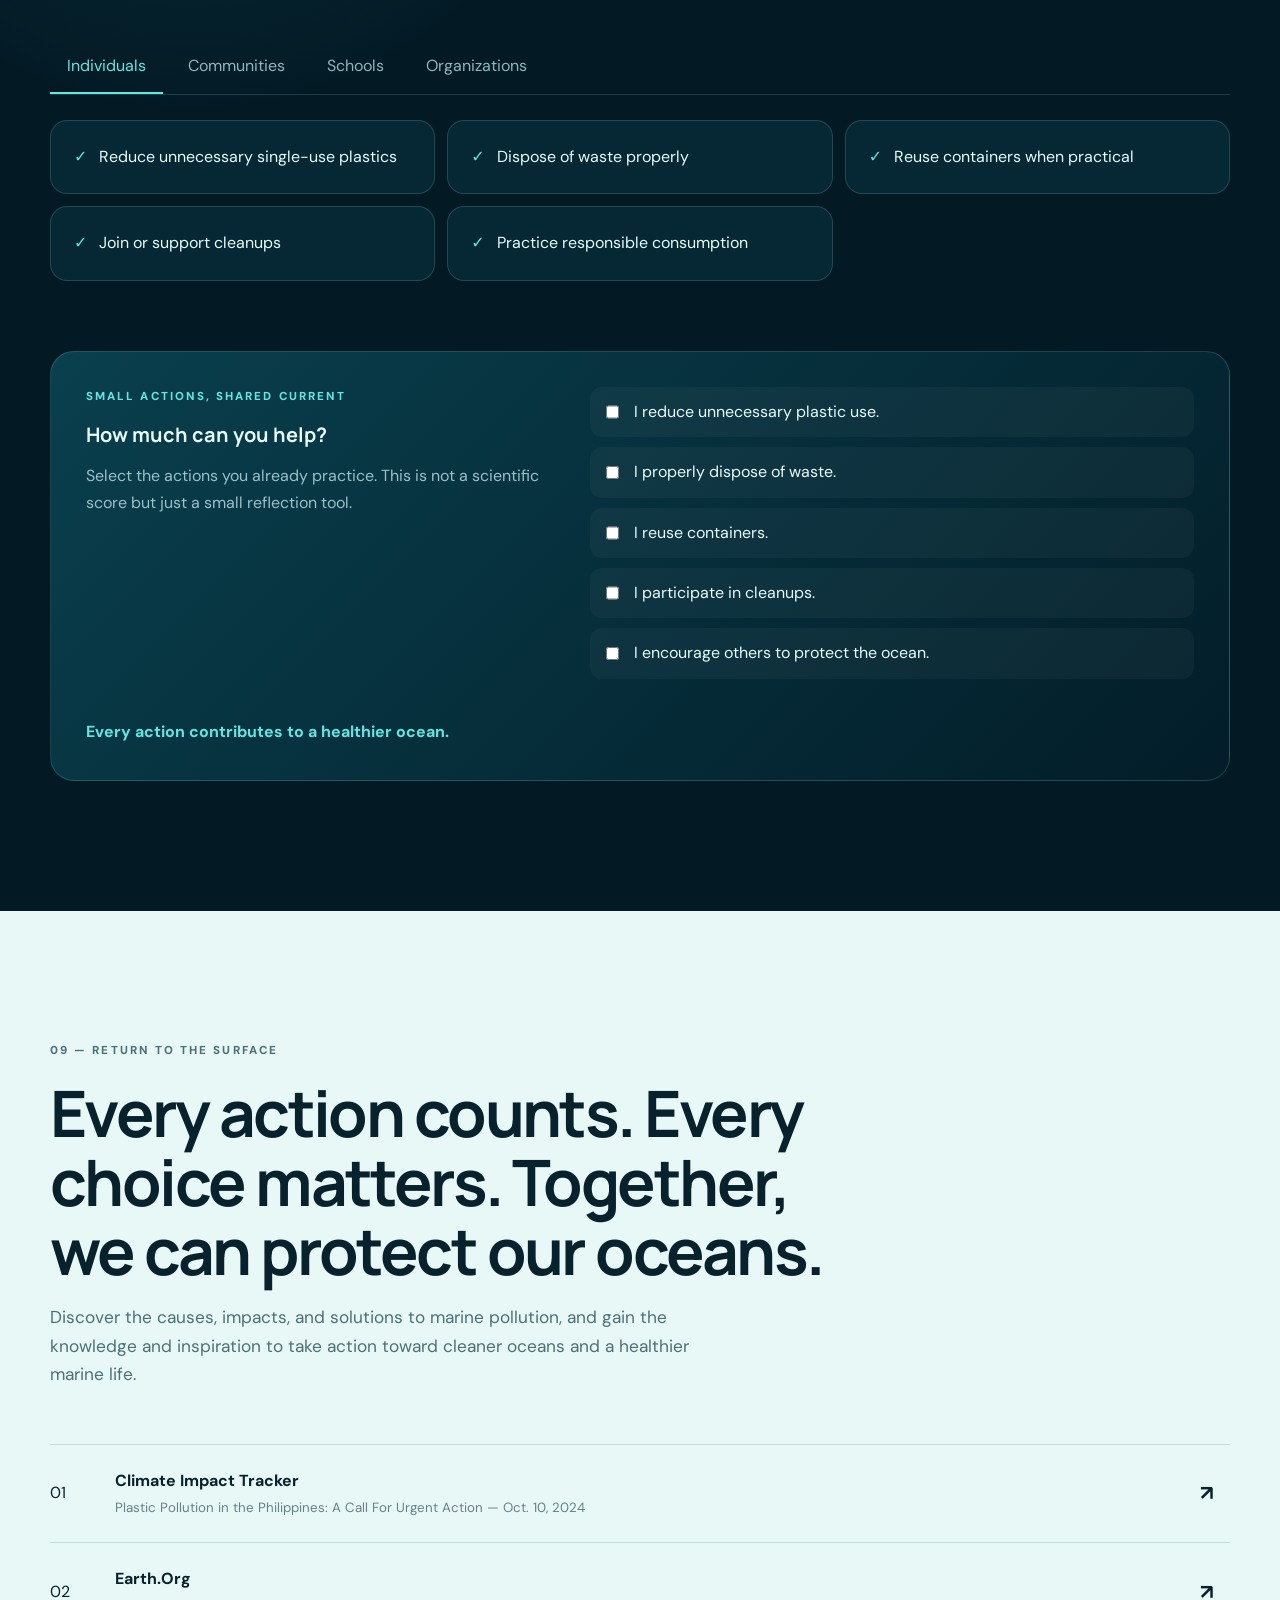
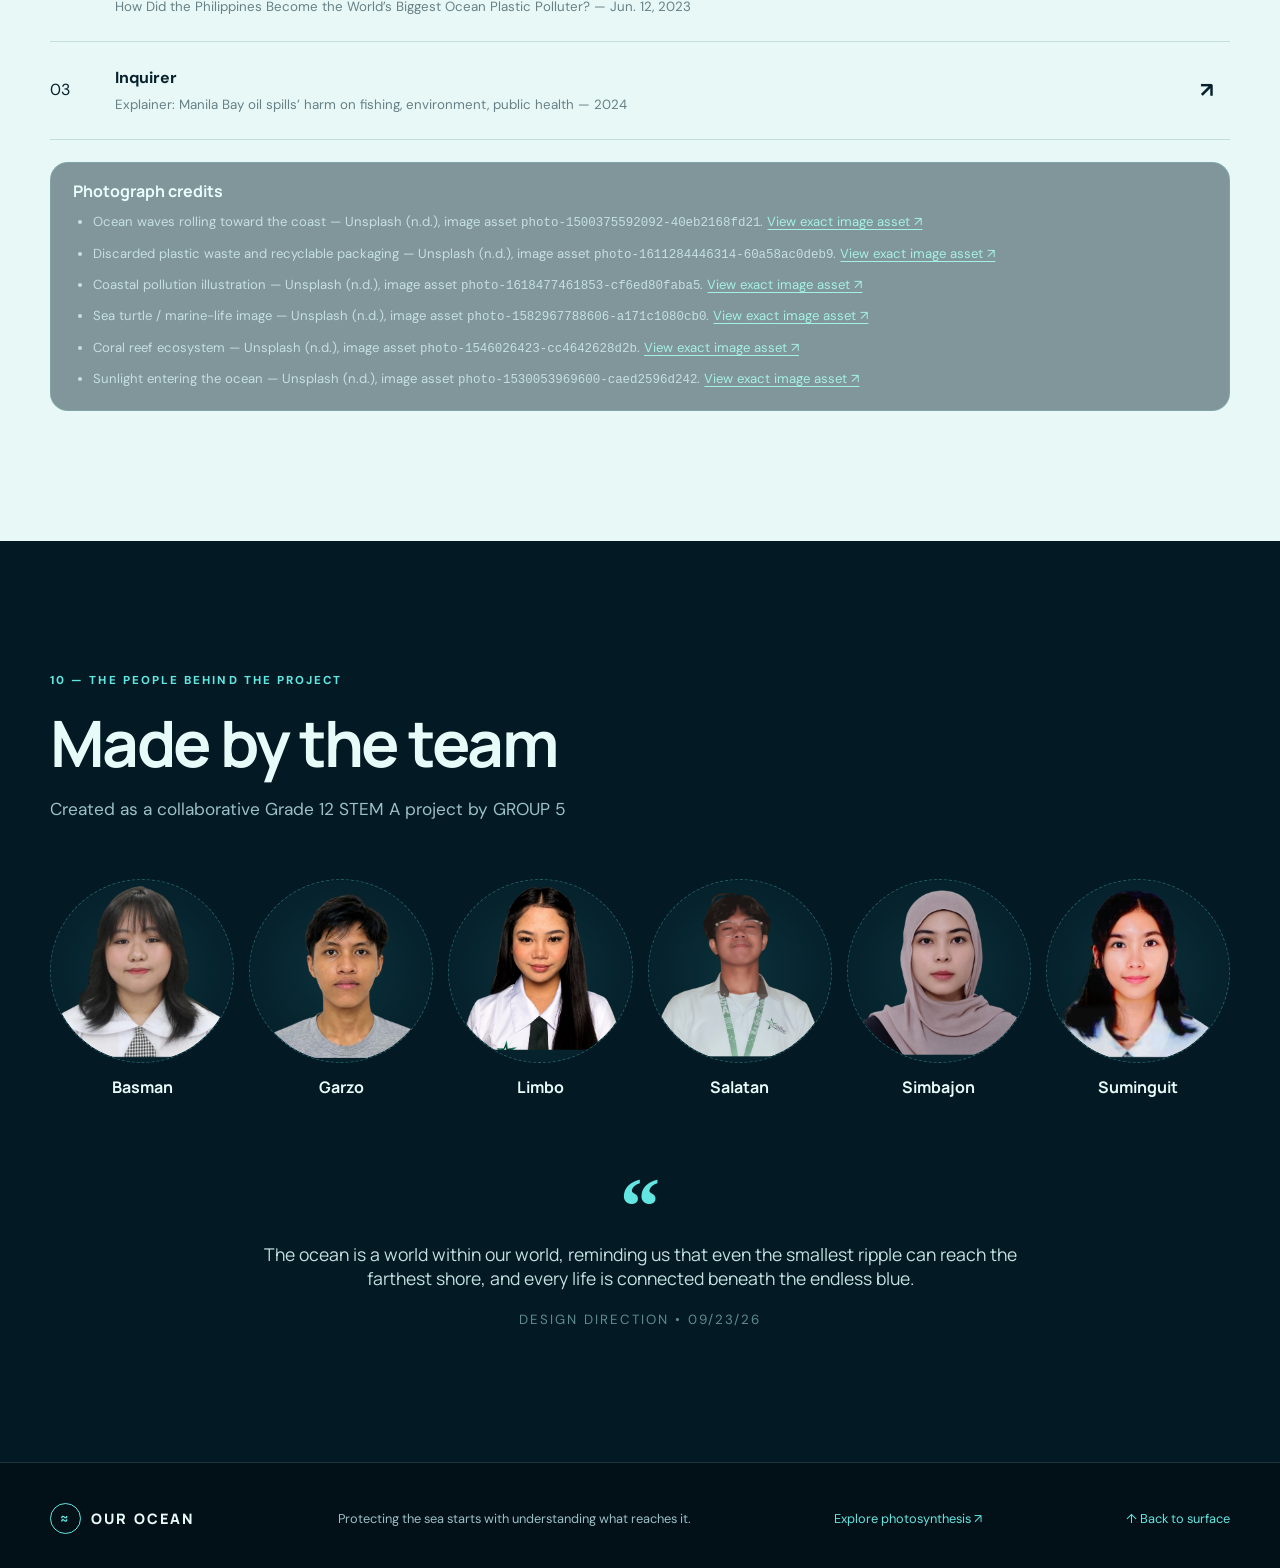
==== commit 409ac654: "Update index.html" ====
--- a/index.html
+++ b/index.html
@@ -440,7 +440,7 @@
 
     <section class="section solutions-section" id="solutions">
       <div class="container">
-        <div class="section-heading reveal"><p class="eyebrow">08 — RISE</p><h2>The next chapter is still ours to write.</h2><p>No single action can solve marine pollution alone. Waste prevention, reliable collection, community education, habitat protection, and stronger systems all have a role in reducing the flow of pollution toward the sea (Climate Impact Tracker, 2024; Earth.Org, 2023).</p></div>
+        <div class="section-heading reveal"><p class="eyebrow">08 — RISE</p><h2>The next chapter is still ours to write </h2><p>No single action can solve marine pollution alone. Waste prevention, reliable collection, community education, habitat protection, and stronger systems all have a role in reducing the flow of pollution toward the sea.</p></div>
         <div class="solution-tabs reveal" role="tablist" aria-label="Actions by group">
           <button class="tab active" role="tab" aria-selected="true" data-tab="individuals">Individuals</button>
           <button class="tab" role="tab" aria-selected="false" data-tab="communities">Communities</button>
@@ -461,7 +461,7 @@
         </div>
 
         <div class="checklist reveal">
-          <div><p class="eyebrow">SMALL ACTIONS, SHARED CURRENT</p><h3>How much can you help?</h3><p>Select the actions you already practice. This is not a scientific score—just a small reflection tool.</p></div>
+          <div><p class="eyebrow">SMALL ACTIONS, SHARED CURRENT</p><h3>How much can you help?</h3><p>Select the actions you already practice. This is not a scientific score but just a small reflection tool.</p></div>
           <div class="checks">
             <label><input type="checkbox"> <span>I reduce unnecessary plastic use.</span></label>
             <label><input type="checkbox"> <span>I properly dispose of waste.</span></label>
@@ -476,13 +476,12 @@
 
     <section class="section sources-section" id="sources">
       <div class="container">
-        <div class="section-heading reveal"><p class="eyebrow">09 — RETURN TO THE SURFACE</p><h2>Stories matter. Evidence keeps them honest.</h2><p>Each claim should be traceable to a source. The citations throughout this page point to the articles used for the plastic-pollution and Manila Bay sections; dates and contexts are kept with the figures they support.</p></div>
+        <div class="section-heading reveal"><p class="eyebrow">09 — RETURN TO THE SURFACE</p><h2>Every action counts. Every choice matters. Together, we can protect our oceans.</h2><p>Discover the causes, impacts, and solutions to marine pollution, and gain the knowledge and inspiration to take action toward cleaner oceans and a healthier marine life.</p></div>
         <div class="source-list reveal">
           <a href="https://climateimpactstracker.com/plastic-pollution-in-the-philippines/" target="_blank" rel="noopener"><span>01</span><div><strong>Climate Impact Tracker</strong><small>Plastic Pollution in the Philippines: A Call For Urgent Action — Oct. 10, 2024</small></div><b>↗</b></a>
           <a href="https://earth.org/philippines-plastic/" target="_blank" rel="noopener"><span>02</span><div><strong>Earth.Org</strong><small>How Did the Philippines Become the World’s Biggest Ocean Plastic Polluter? — Jun. 12, 2023</small></div><b>↗</b></a>
           <a href="https://newsinfo.inquirer.net/1972664/explainer-manila-bay-oil-spills-harm-on-fishing-environment-public-health" target="_blank" rel="noopener"><span>03</span><div><strong>Inquirer</strong><small>Explainer: Manila Bay oil spills’ harm on fishing, environment, public health — 2024</small></div><b>↗</b></a>
         </div>
-        <div class="source-disclaimer reveal"><strong>Image-credit note:</strong> The photos below are illustrative images delivered by Unsplash's image CDN, not documentary images of the specific Philippine incidents described. The original project contains direct image URLs, not individual Unsplash photo-page URLs, so the photographer's name cannot be verified from the supplied URLs. To avoid inventing attribution, each photo is credited to the available image source and its exact asset ID. If your teacher requires a named photographer, replace the image with one whose original photo page and creator are verifiable.</div>
         <div class="image-reference-list reveal" id="image-credits">
           <h3>Photograph credits</h3>
           <ul>
@@ -499,7 +498,7 @@
 
     <section class="section team-section" id="team">
       <div class="container">
-        <div class="section-heading reveal"><p class="eyebrow">10 — THE PEOPLE BEHIND THE PROJECT</p><h2>Made by the team</h2><p>Created as a collaborative Grade 12 STEM A project by </p></div>
+        <div class="section-heading reveal"><p class="eyebrow">10 — THE PEOPLE BEHIND THE PROJECT</p><h2>Made by the team</h2><p>Created as a collaborative Grade 12 STEM A project by GROUP 5 </p></div>
         
         <div class="team-grid">
           
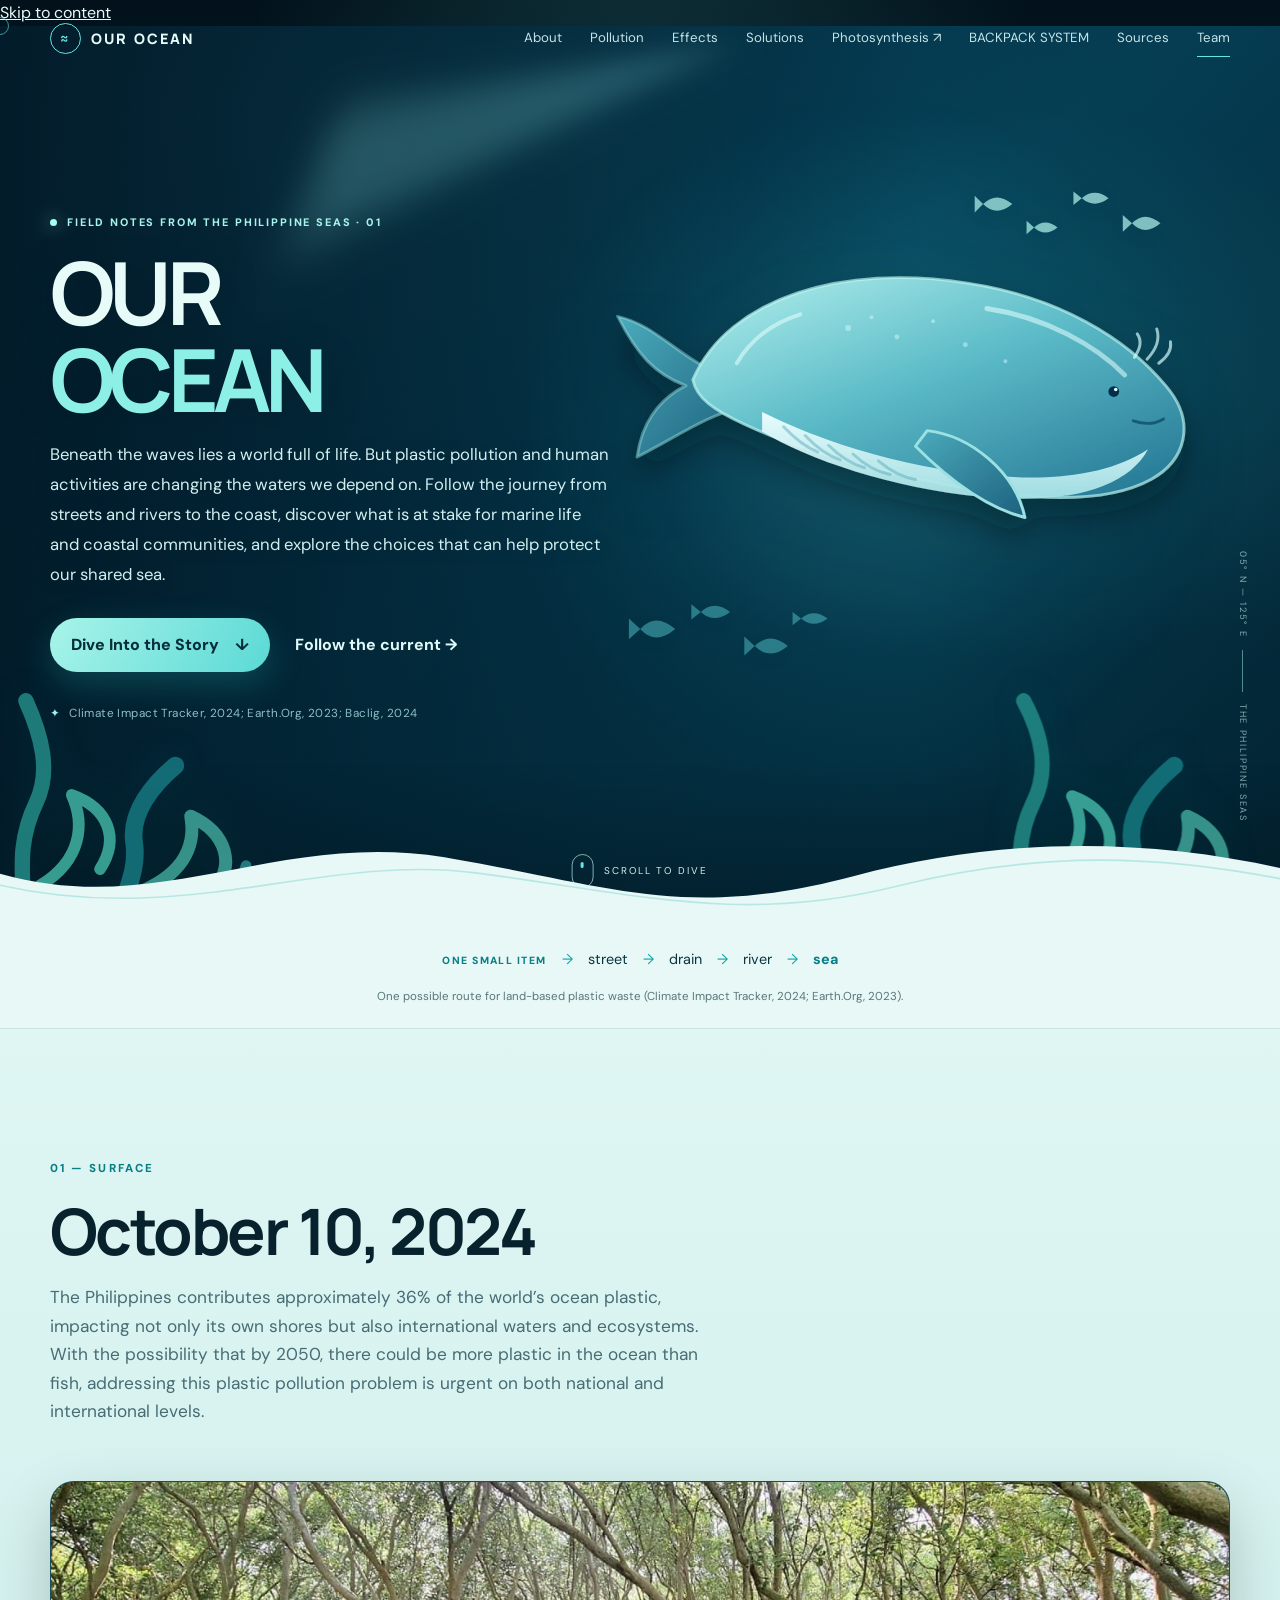
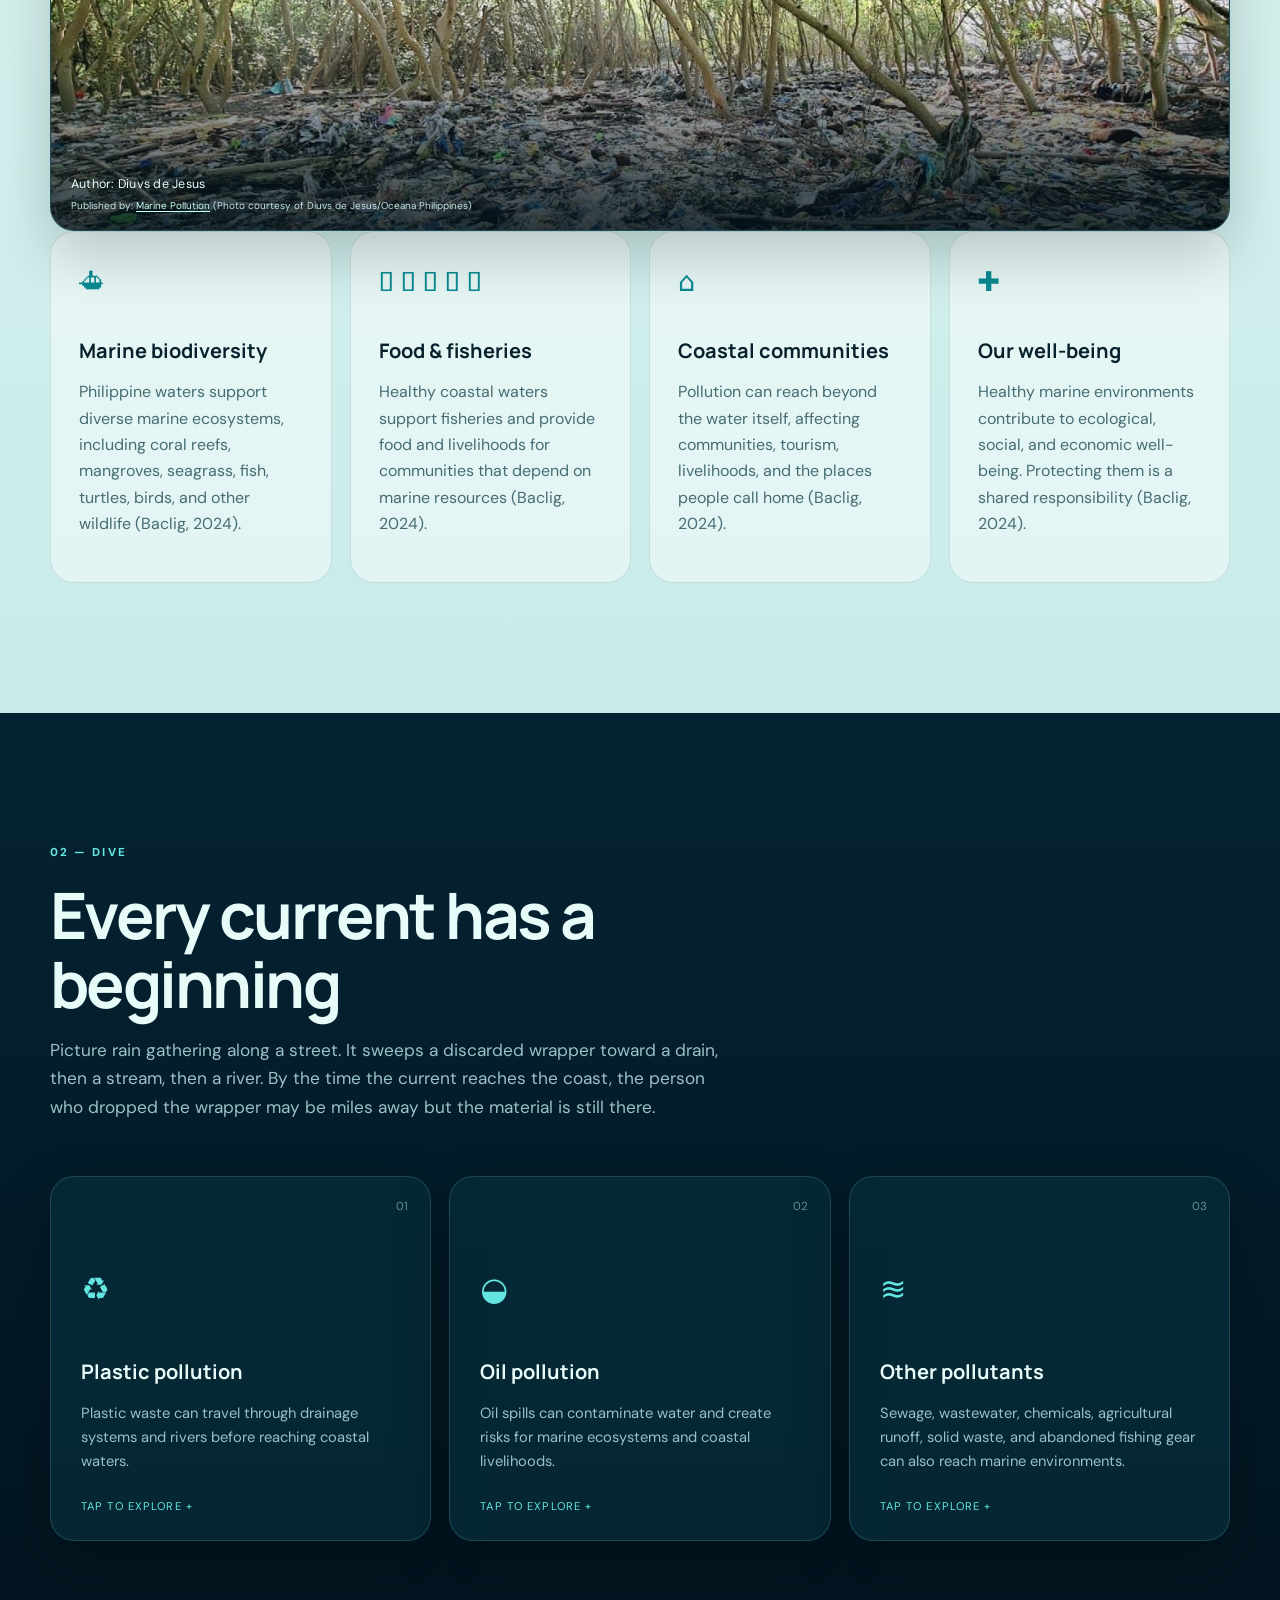
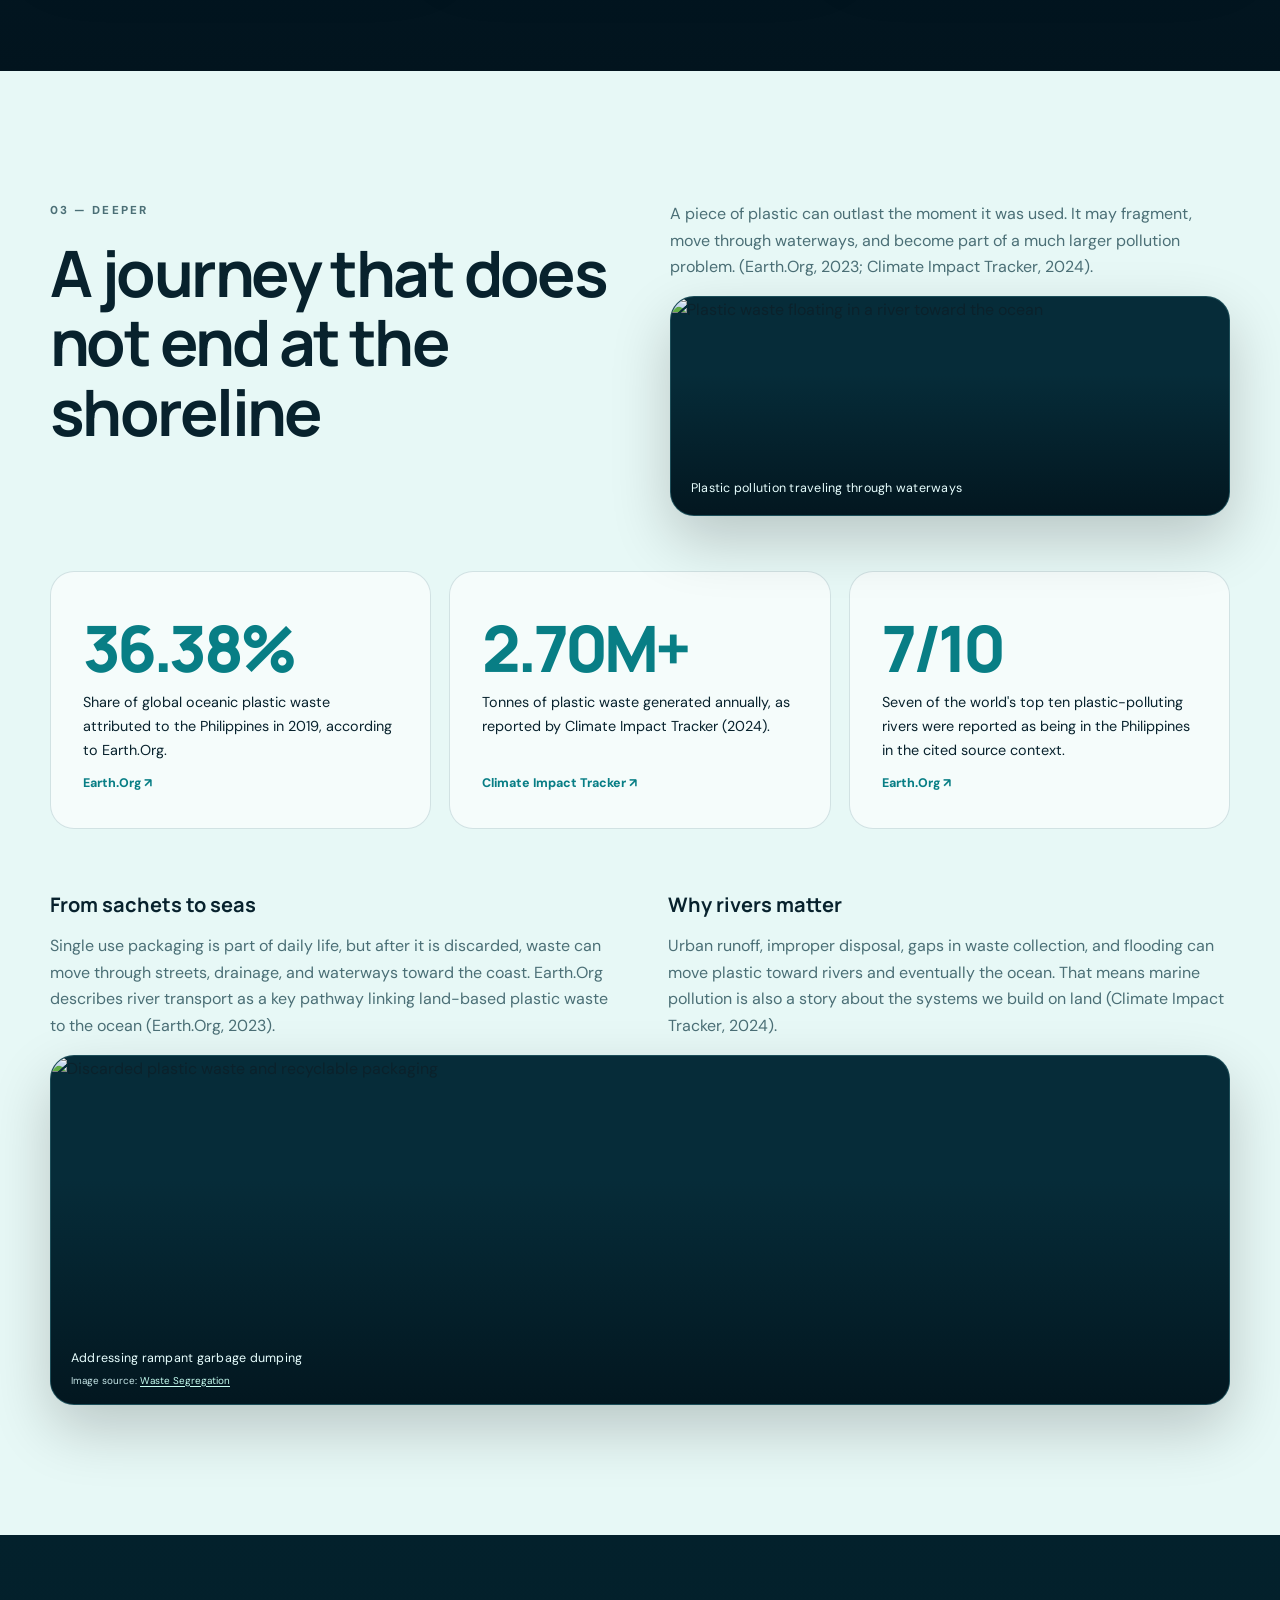
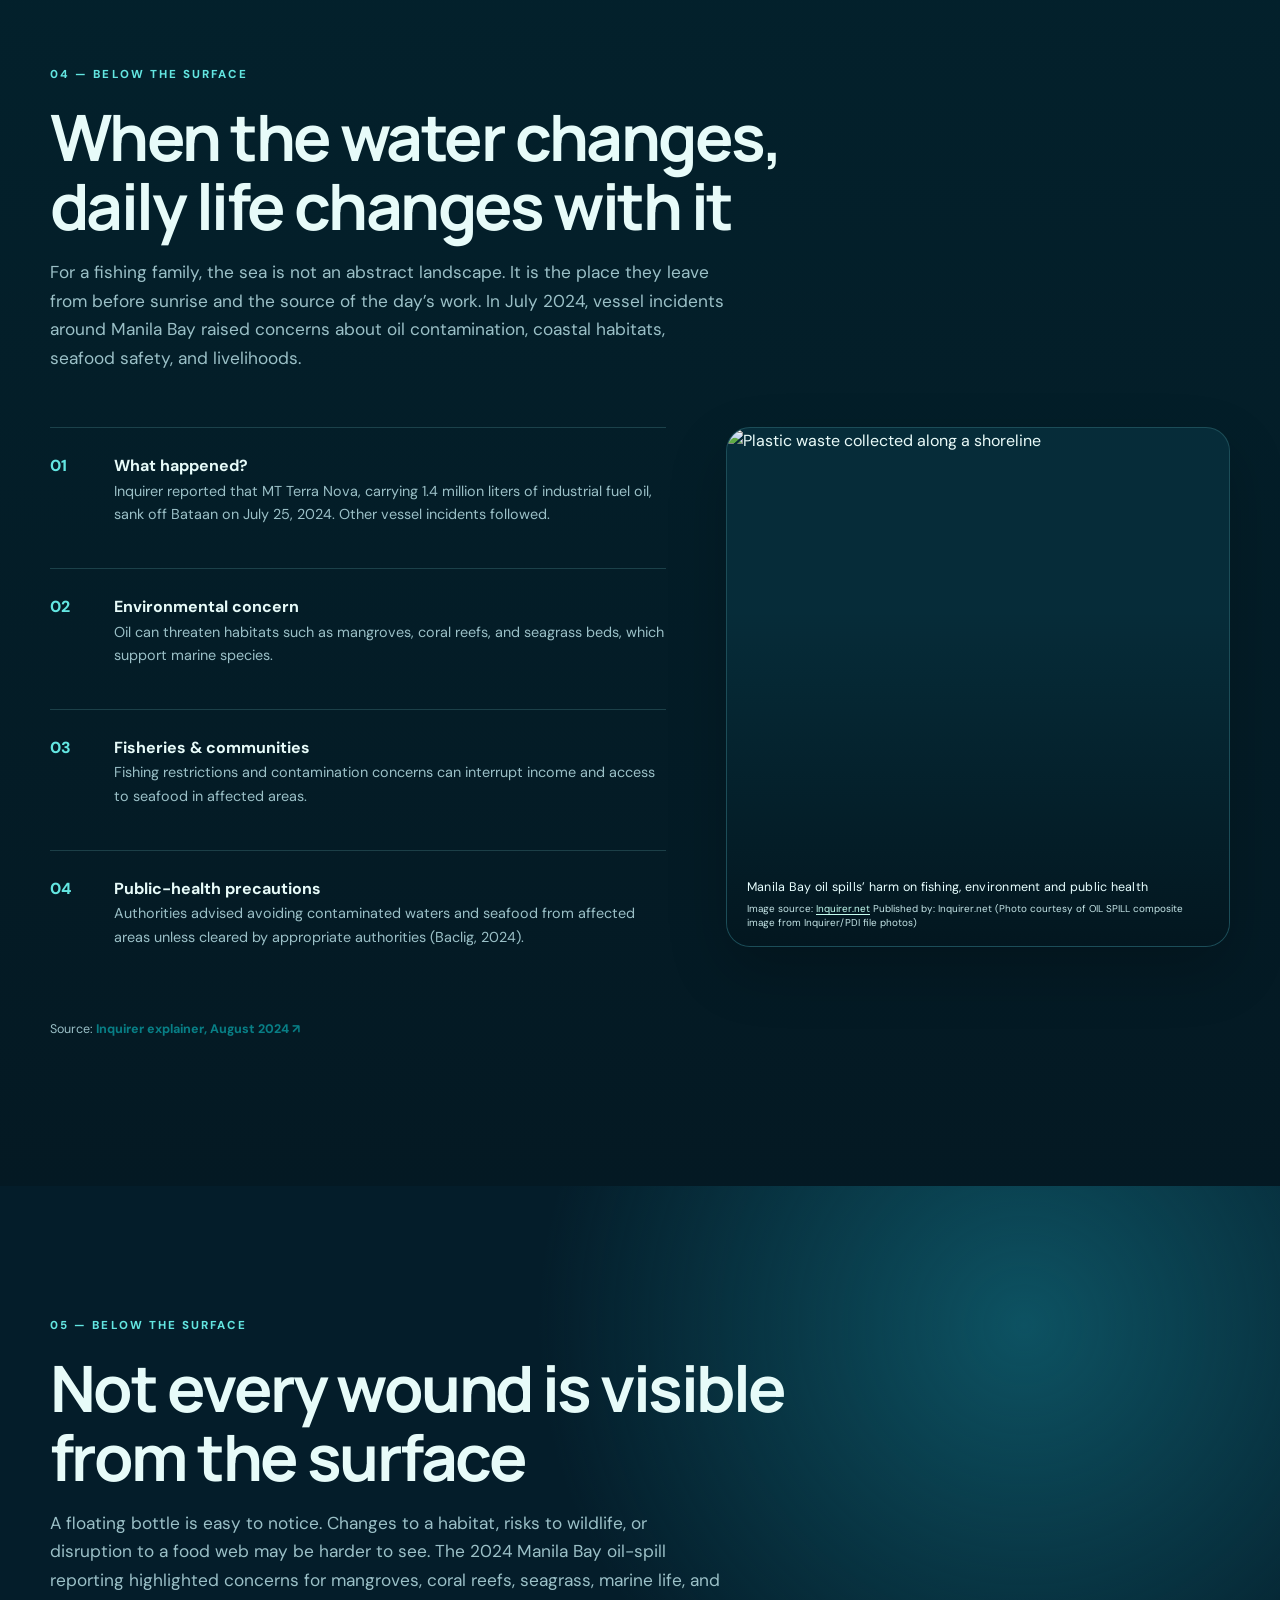
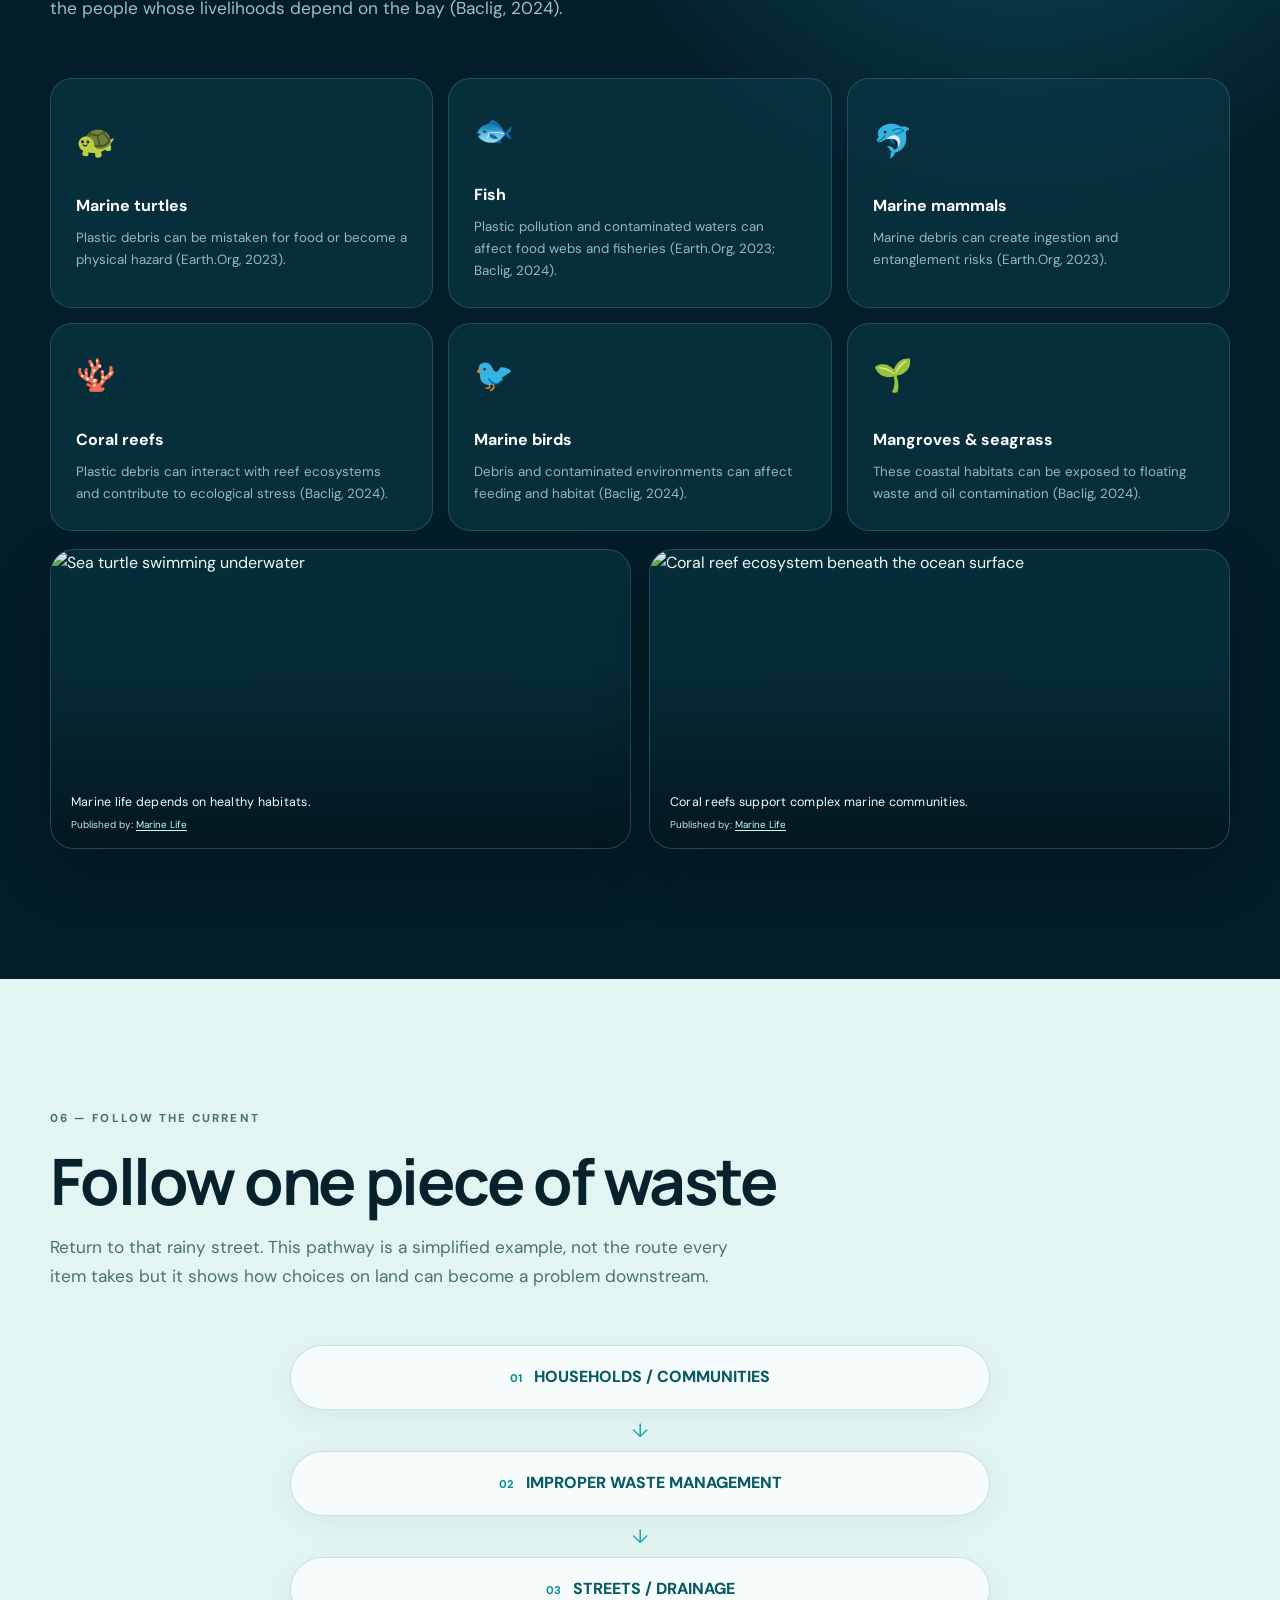
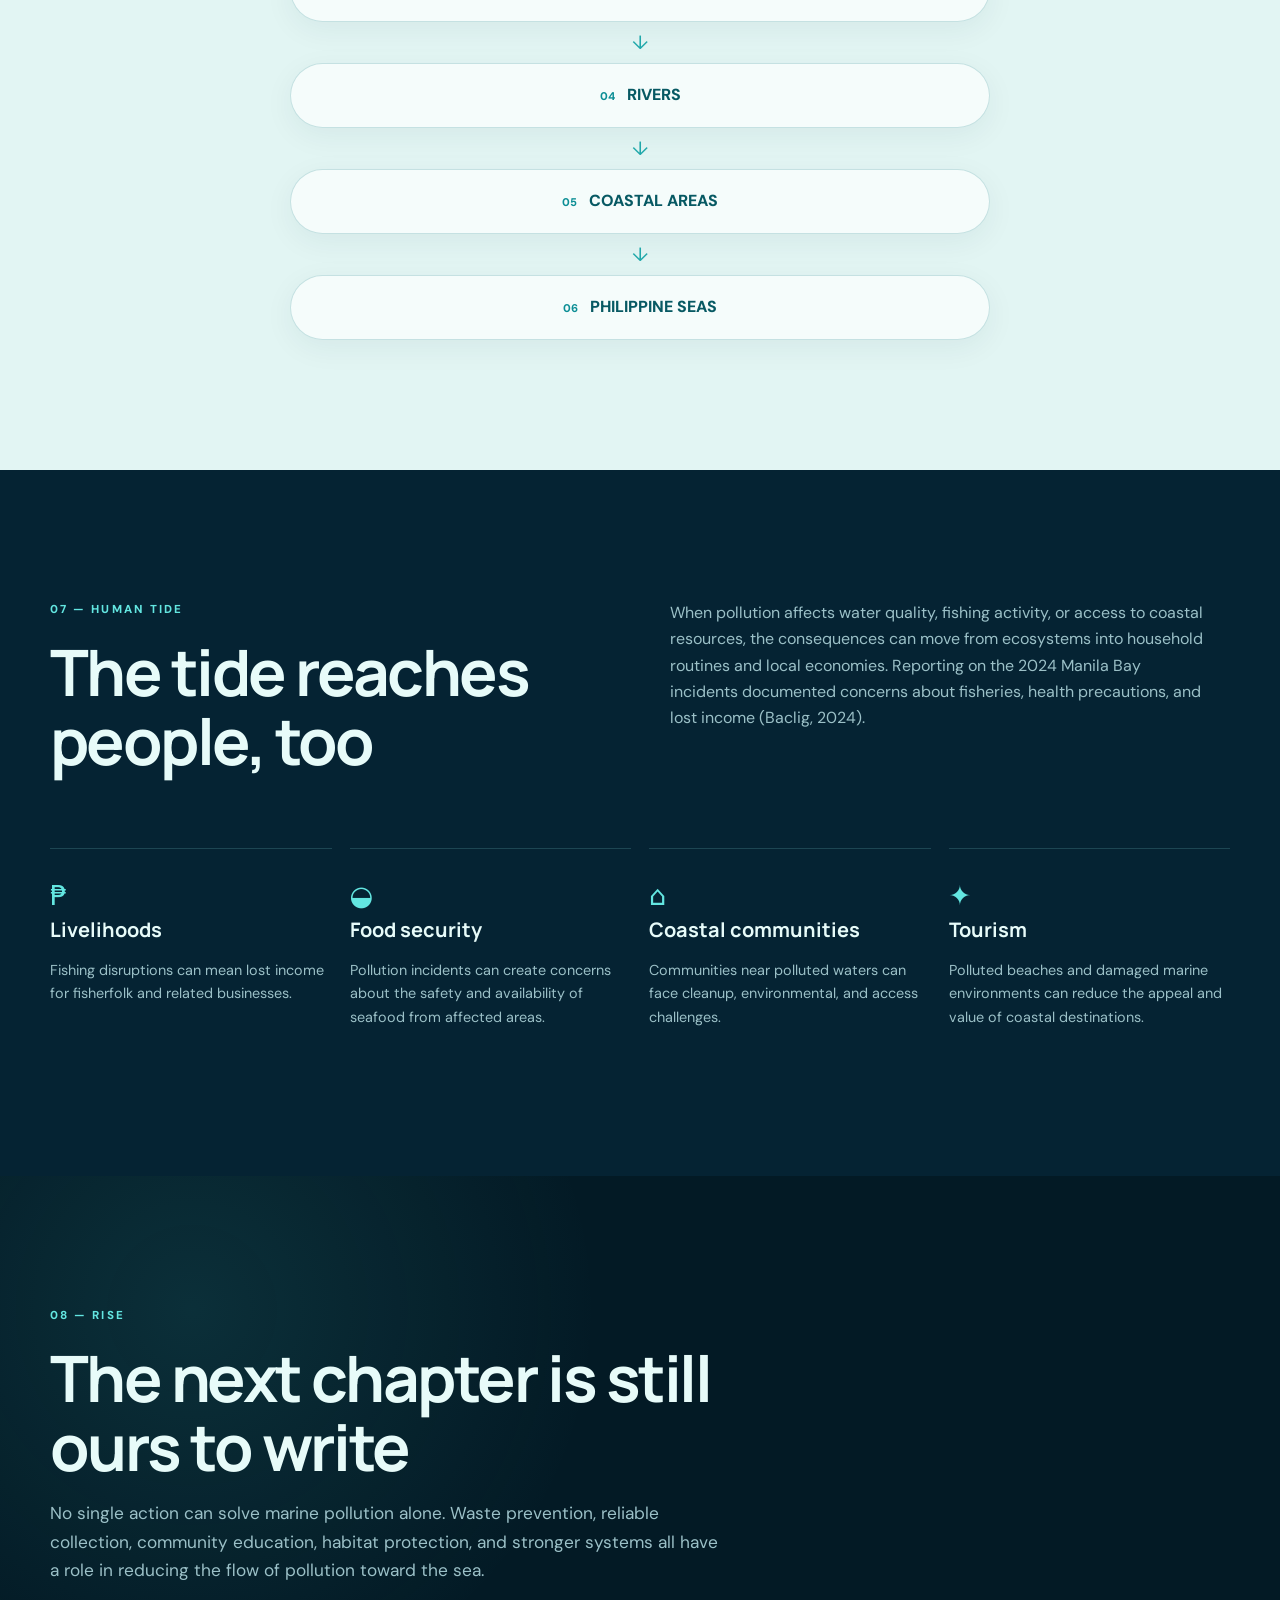
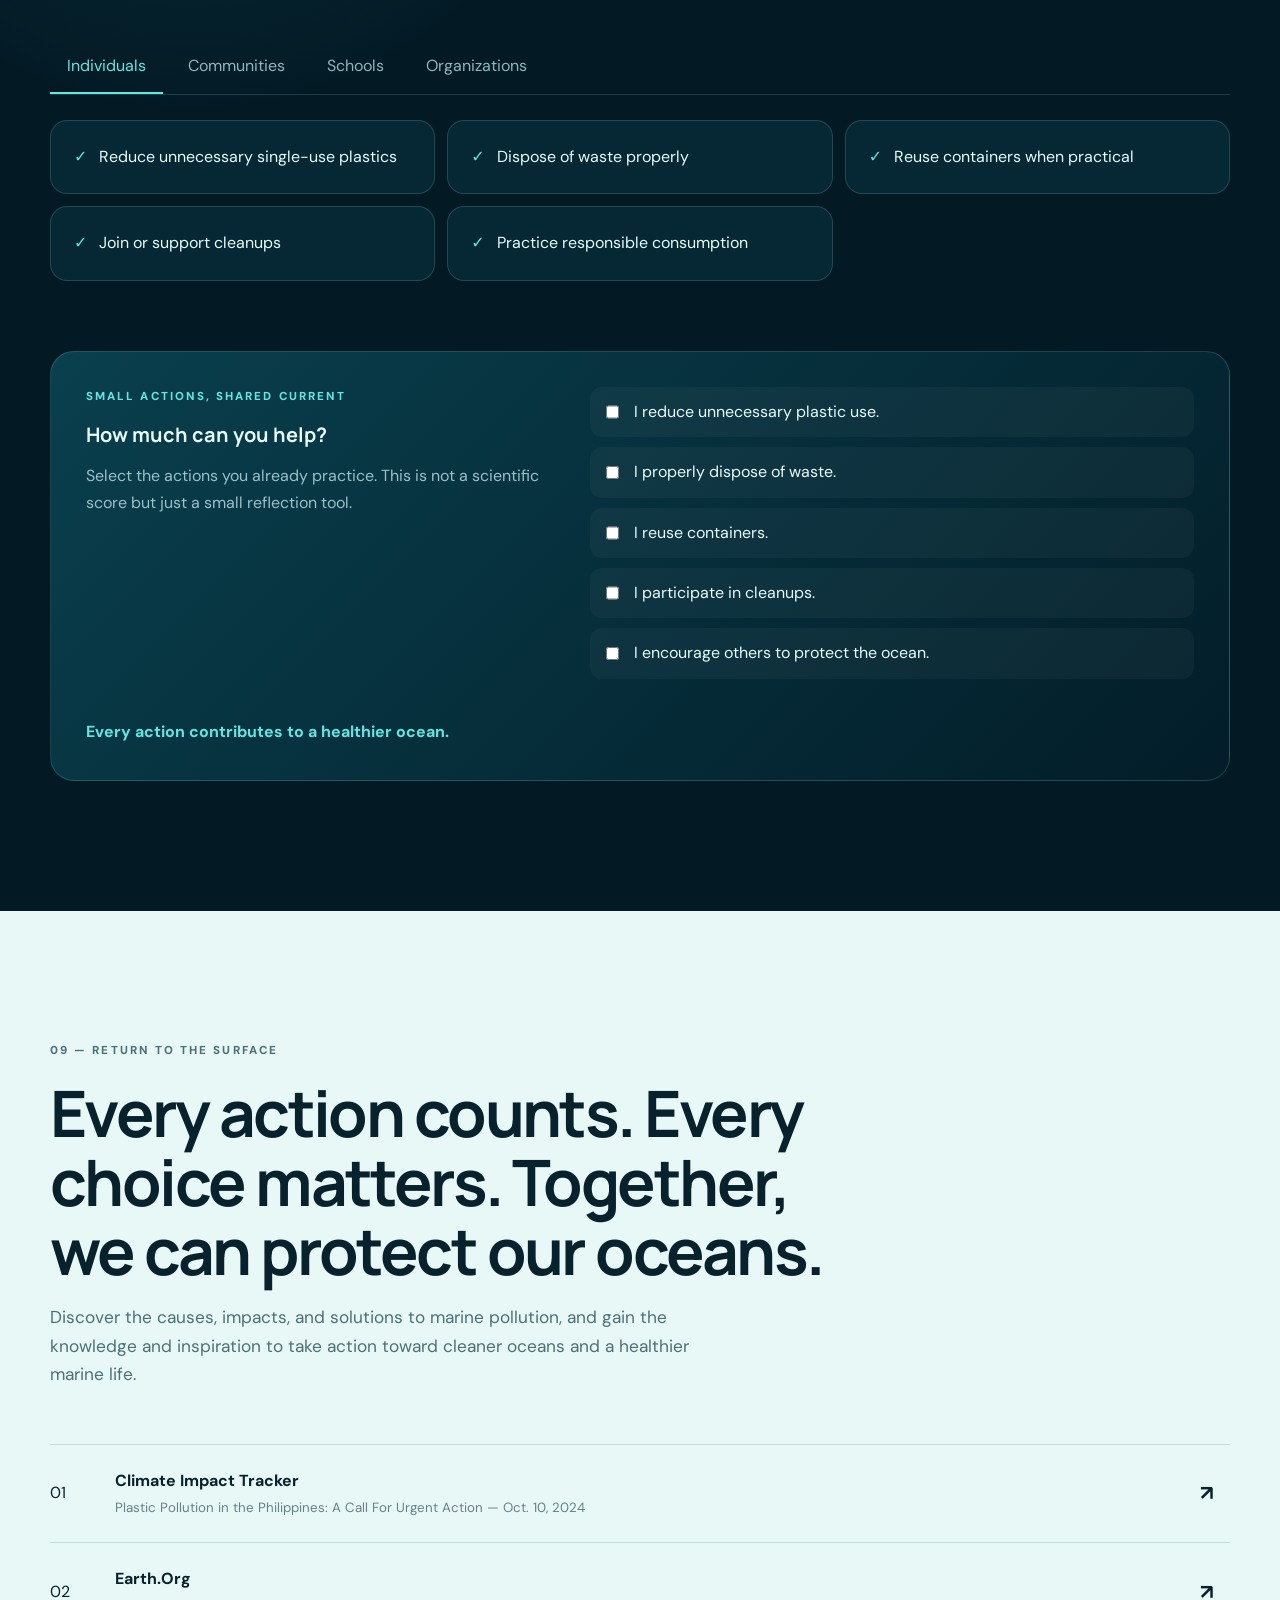
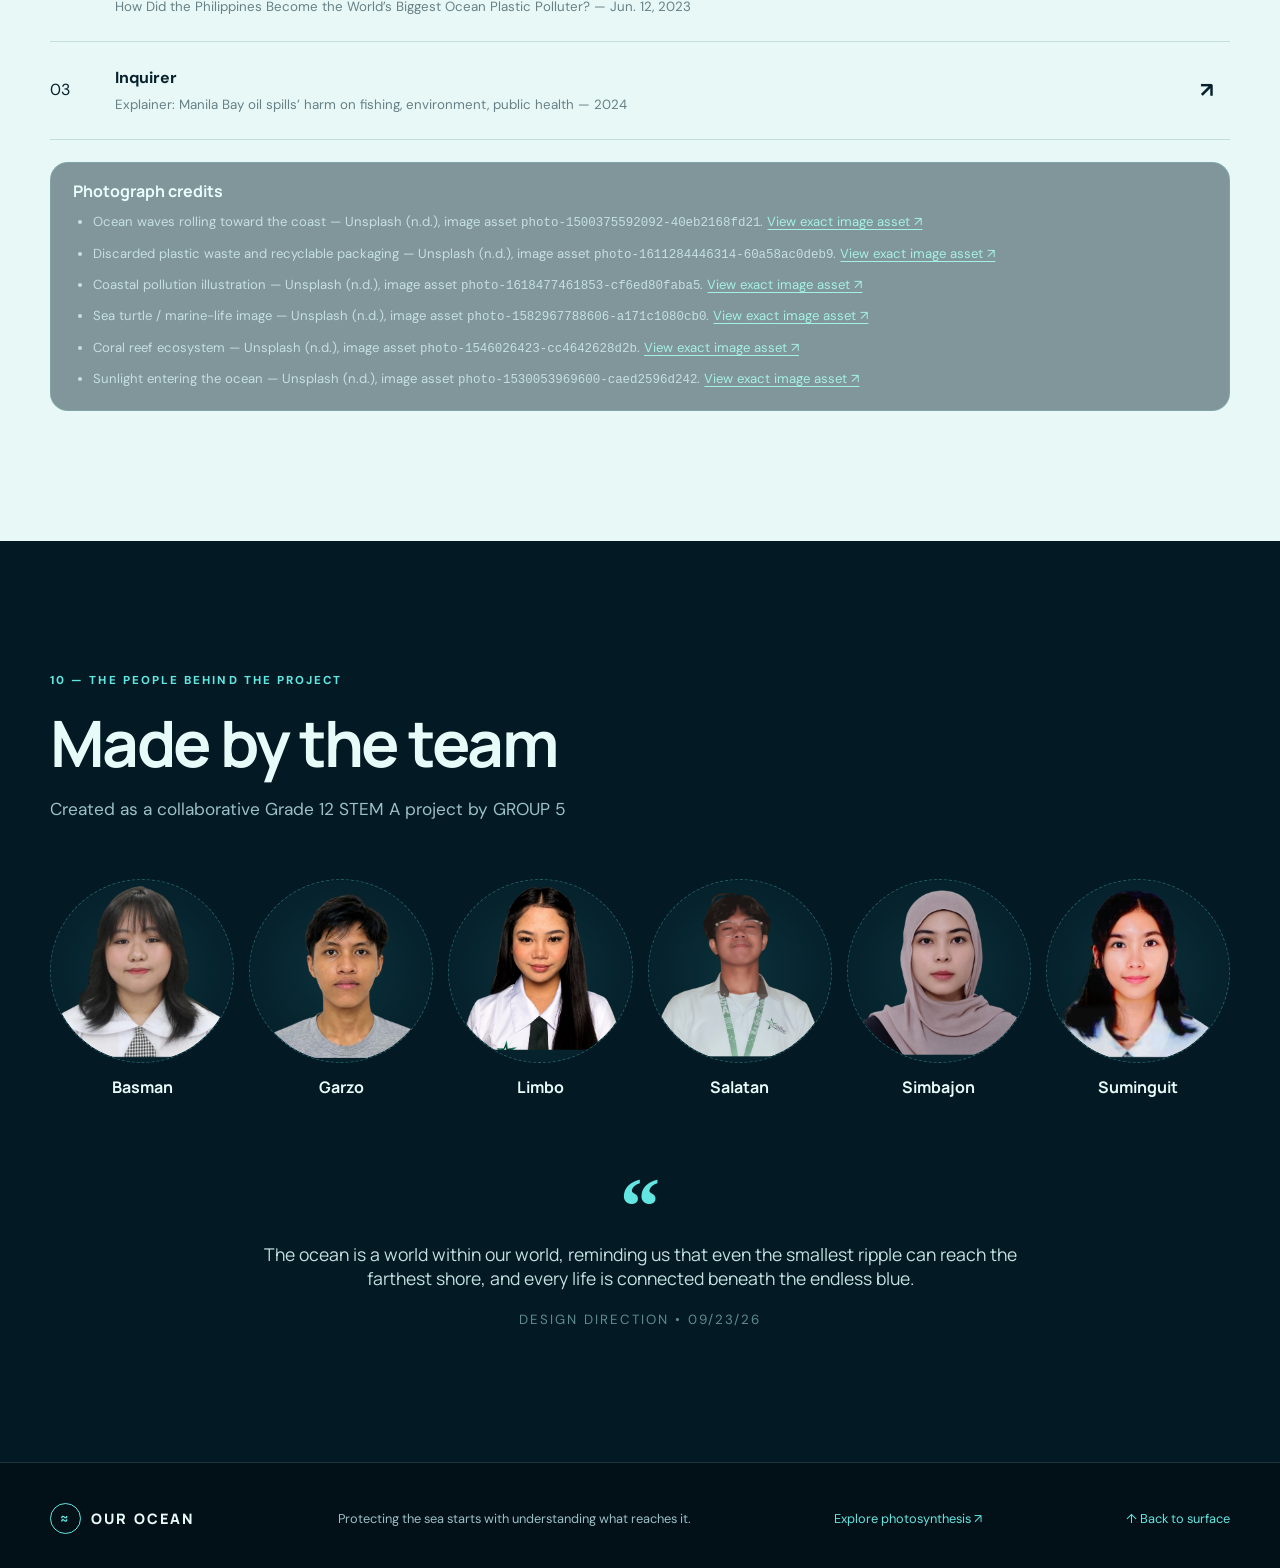
==== commit d3190faa: "Update index.html" ====
--- a/index.html
+++ b/index.html
@@ -51,9 +51,10 @@
       <div class="nav-menu" id="nav-menu">
         <a href="#about">About</a>
         <a href="#pollution">Pollution</a>
-        <a href="photosynthesis.html">Photosynthesis ↗</a>
         <a href="#effects">Effects</a>
         <a href="#solutions">Solutions</a>
+        <a href="photosynthesis.html">Photosynthesis ↗</a>
+        <a href="backpack-system.html">BACKPACK SYSTEM</a>
         <a href="#sources">Sources</a>
         <a href="#team">Team</a>
       </div>
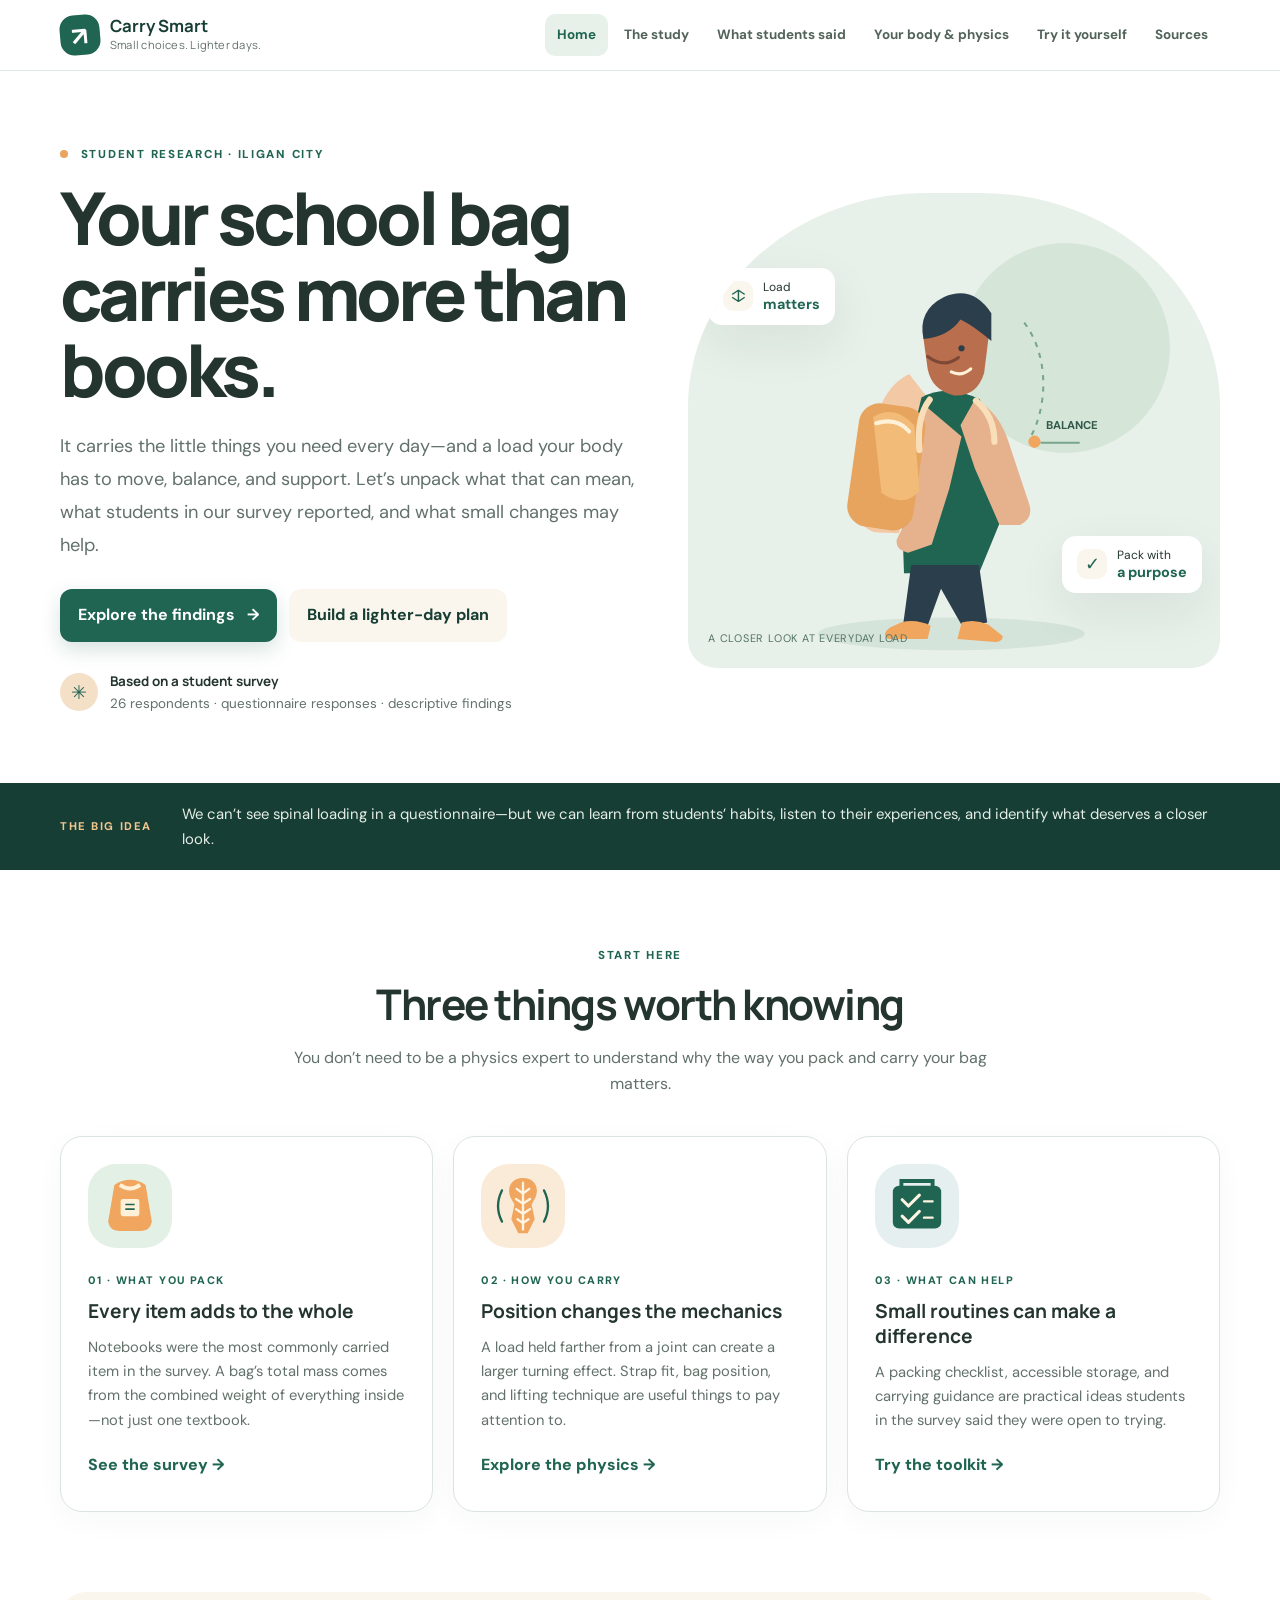
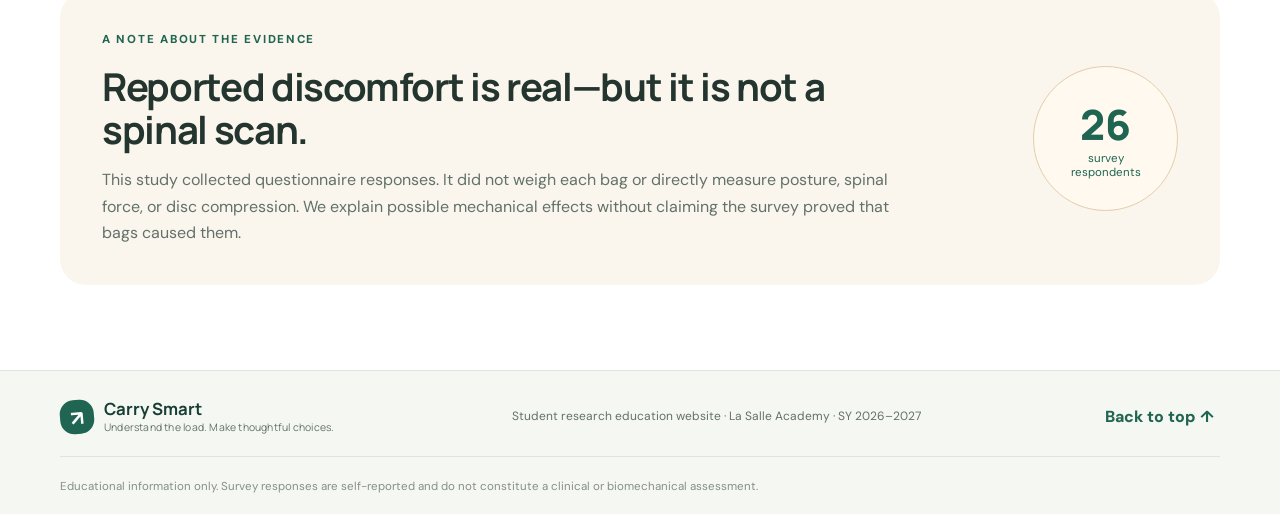
==== commit c13993f6: "Add files via upload" ====
--- a/index.html
+++ b/index.html
@@ -1,565 +1,57 @@
 <!doctype html>
 <html lang="en">
 <head>
-  <meta charset="utf-8">
-  <meta name="viewport" content="width=device-width, initial-scale=1">
-  <meta name="description" content="A digital dive into marine pollution in the Philippines: plastic waste, oil pollution, impacts, and practical actions.">
-  <title>OUR OCEAN — Marine Pollution in the Philippines</title>
-  <link rel="preconnect" href="https://fonts.googleapis.com">
-  <link rel="preconnect" href="https://fonts.gstatic.com" crossorigin>
-  <link href="https://fonts.googleapis.com/css2?family=DM+Sans:wght@400;500;600;700&family=Manrope:wght@600;700;800&display=swap" rel="stylesheet">
-  <link rel="stylesheet" href="style.css">
-  <style>
-    .photo-figure{position:relative;display:block;margin:0;overflow:hidden;border-radius:24px;background:#062c39;border:1px solid rgba(130,224,224,.18);box-shadow:0 24px 60px rgba(0,0,0,.2)}
-    .photo-figure img{display:block;width:100%;height:100%;min-height:inherit;object-fit:cover;filter:saturate(.88);transition:transform .8s ease,filter .8s ease}
-    .photo-figure:hover img{transform:scale(1.035);filter:saturate(1.08)}
-    .photo-figure:after{content:"";position:absolute;inset:35% 0 0;background:linear-gradient(transparent,rgba(2,18,26,.82));pointer-events:none}
-    .photo-figure figcaption{position:absolute;z-index:1;left:20px;right:20px;bottom:17px;color:#e8ffff;font-size:.78rem;letter-spacing:.02em;display:flex;flex-direction:column;gap:5px}.photo-figure .image-credit{font-size:.62rem;line-height:1.35;letter-spacing:0;color:#c6e6e8}.photo-figure .image-credit a{color:#c6fff2;text-decoration:underline;text-underline-offset:2px}.photo-figure .image-credit a:hover{color:#fff}
-    .hero-image-placeholder{height:310px;min-height:0}
-    .wide-placeholder{height:350px;min-height:0}
-    .tall-placeholder{height:520px;min-height:0}
-    .wildlife-placeholders .photo-figure{height:300px;min-height:0}
-    .in-text-citation{font-size:.78em;color:#087e85;font-weight:700;white-space:normal}
-    .section-deep .in-text-citation,.oil-section .in-text-citation,.human-section .in-text-citation,.solutions-section .in-text-citation{color:#a5f0bf}
-    .story-strip{background:#e7f8f6;color:#0a3540;padding:22px 0;border-bottom:1px solid rgba(5,76,87,.12)}
-    .story-strip-inner{display:flex;align-items:center;justify-content:center;gap:15px;flex-wrap:wrap;font-size:.9rem}
-    .story-strip-label{font-size:.65rem;letter-spacing:.14em;color:#087e85;font-weight:800}.story-strip-arrow{color:#11a4a9}.story-strip-inner strong{color:#087e85}.story-strip-inner small{flex-basis:100%;text-align:center;color:#58767b;font-size:.72rem}
-    @media(max-width:900px){.hero-image-placeholder{height:300px;width:min(100% - 40px,600px)}.tall-placeholder{height:380px}.wide-placeholder{height:250px}}
-    @media(max-width:600px){.photo-figure figcaption{left:14px;right:14px;bottom:13px;font-size:.7rem}.photo-figure .image-credit{font-size:.56rem}.hero-image-placeholder{height:240px}.wildlife-placeholders .photo-figure{height:220px}}
-  
-    .image-reference-list{margin-top:22px;padding:20px 22px;border:1px solid rgba(130,224,224,.18);border-radius:18px;background:rgba(4,31,42,.45)}
-    .image-reference-list h3{margin:0 0 12px;color:#e8ffff;font-size:1rem}
-    .image-reference-list ul{margin:0;padding-left:20px;display:grid;gap:10px;color:#c5dfe3;font-size:.82rem;line-height:1.55}
-    .image-reference-list a{color:#a5f0e3;text-decoration:underline;text-underline-offset:3px;overflow-wrap:anywhere}
-    .image-reference-list code{font-size:.78rem;overflow-wrap:anywhere}
-  </style>
+<meta charset="utf-8"><meta name="viewport" content="width=device-width, initial-scale=1">
+<meta name="description" content="An accessible, interactive guide to school bag load, posture, and student-reported experiences based on a survey of 26 Senior High School students.">
+<title>Carry Smart — School Bag Load & Posture</title>
+<link rel="stylesheet" href="style.css">
 </head>
 <body>
-  <a class="skip-link" href="#main">Skip to content</a>
-
-  <div class="cursor-glow" aria-hidden="true"></div>
-  <div class="ocean-particles" aria-hidden="true"></div>
-
-  <header class="site-header" id="top">
-    <nav class="nav container" aria-label="Main navigation">
-      <a class="brand" href="#home" aria-label="OUR OCEAN home">
-        <span class="brand-mark" aria-hidden="true">≈</span><span>OUR OCEAN</span>
-      </a>
-      <button class="menu-toggle" aria-expanded="false" aria-controls="nav-menu" aria-label="Open navigation">
-        <span></span><span></span><span></span>
-      </button>
-      <div class="nav-menu" id="nav-menu">
-        <a href="#about">About</a>
-        <a href="#pollution">Pollution</a>
-        <a href="#effects">Effects</a>
-        <a href="#solutions">Solutions</a>
-        <a href="photosynthesis.html">Photosynthesis ↗</a>
-        <a href="backpack-system.html">BACKPACK SYSTEM</a>
-        <a href="#sources">Sources</a>
-        <a href="#team">Team</a>
-      </div>
-    </nav>
-  </header>
-
-  <main id="main">
-    <section class="hero section hero-narrative" id="home" aria-labelledby="hero-title">
-      <div class="rays" aria-hidden="true"></div>
-      <div class="hero-bubbles" aria-hidden="true"></div>
-      <div class="hero-depth-glow" aria-hidden="true"></div>
-
-      <!-- Lightweight inline illustrations keep the cover self-contained and fast. -->
-      <div class="hero-scene" aria-hidden="true">
-        <svg class="hero-school school-one" viewBox="0 0 260 100" role="presentation">
-          <g fill="#b5f7f0">
-            <path d="M12 30 Q28 14 47 30 Q28 46 12 30 L2 20 L2 40Z"/><path d="M73 58 Q86 46 101 58 Q86 70 73 58 L64 50 L64 66Z"/>
-            <path d="M130 23 Q145 10 162 23 Q145 36 130 23 L120 15 L120 31Z"/><path d="M190 53 Q205 37 224 53 Q205 69 190 53 L179 43 L179 63Z"/>
-          </g>
-        </svg>
-        <svg class="hero-school school-two" viewBox="0 0 230 88" role="presentation">
-          <g fill="#57c9d0"><path d="M14 38 Q30 20 51 38 Q30 56 14 38 L2 27 L2 49Z"/><path d="M78 20 Q92 7 109 20 Q92 33 78 20 L68 12 L68 28Z"/><path d="M135 56 Q151 40 170 56 Q151 72 135 56 L124 46 L124 66Z"/><path d="M184 27 Q197 16 212 27 Q197 38 184 27 L175 20 L175 34Z"/></g>
-        </svg>
-        <svg class="hero-whale" viewBox="0 0 760 430" role="presentation">
-          <defs>
-            <linearGradient id="whaleBody" x1="0" y1="0" x2=".85" y2="1"><stop offset="0" stop-color="#b4f0ed"/><stop offset=".48" stop-color="#5ebdc9"/><stop offset="1" stop-color="#287c98"/></linearGradient>
-            <linearGradient id="whaleBelly" x1="0" y1="0" x2="0" y2="1"><stop stop-color="#f0ffff"/><stop offset="1" stop-color="#a4e1e5"/></linearGradient>
-            <linearGradient id="whaleFin" x1="0" y1="0" x2="1" y2="1"><stop stop-color="#4babbc"/><stop offset="1" stop-color="#1c607d"/></linearGradient>
-            <filter id="whaleShadow" x="-20%" y="-20%" width="140%" height="150%"><feDropShadow dx="0" dy="18" stdDeviation="13" flood-color="#00131f" flood-opacity=".34"/></filter>
-          </defs>
-          <g filter="url(#whaleShadow)" stroke-linejoin="round">
-            <!-- tail -->
-            <path class="whale-tail" d="M174 221 C126 204 103 168 62 159 C82 198 100 218 132 230 C100 246 86 274 82 303 C125 281 153 260 190 252Z" fill="url(#whaleFin)" stroke="#9de6e5" stroke-opacity=".42" stroke-width="3"/>
-            <!-- body -->
-            <path d="M139 224 C176 139 294 105 420 125 C513 139 583 181 624 231 C655 268 643 307 608 326 C557 354 471 346 392 330 C313 314 249 296 193 270 C160 255 143 243 139 224Z" fill="url(#whaleBody)" stroke="#baf5f0" stroke-opacity=".68" stroke-width="3"/>
-            <!-- belly -->
-            <path d="M210 257 C284 294 381 321 476 324 C532 325 575 315 605 295 C585 333 528 350 451 345 C355 339 259 307 210 277Z" fill="url(#whaleBelly)" opacity=".95"/>
-            <path d="M232 272 Q250 291 267 298 M254 281 Q272 300 290 306 M278 291 Q296 309 315 314 M303 300 Q321 317 341 321 M329 307 Q348 323 367 326" fill="none" stroke="#5aaab8" stroke-width="3" stroke-linecap="round" opacity=".48"/>
-            <!-- pectoral fin -->
-            <path d="M379 276 C423 281 469 318 479 365 C440 355 403 328 367 292Z" fill="url(#whaleFin)" stroke="#9be0e2" stroke-width="3"/>
-            <!-- face highlight and eye -->
-            <path d="M440 151 C501 160 553 190 581 219" fill="none" stroke="#e1ffff" stroke-opacity=".56" stroke-width="5" stroke-linecap="round"/>
-            <circle cx="570" cy="236" r="5.5" fill="#062e4b"/><circle cx="572" cy="234" r="1.8" fill="#eaffff"/>
-            <path d="M590 266 Q608 272 621 264" fill="none" stroke="#175c78" stroke-width="3" stroke-linecap="round"/>
-            <path d="M184 207 Q205 171 249 157" fill="none" stroke="#e5ffff" stroke-opacity=".55" stroke-width="4" stroke-linecap="round"/>
-            <!-- subtle barnacle/speckle details -->
-            <g fill="#d8ffff" opacity=".45"><circle cx="298" cy="171" r="3"/><circle cx="322" cy="160" r="2"/><circle cx="348" cy="180" r="2.5"/><circle cx="385" cy="164" r="2"/><circle cx="418" cy="188" r="2.5"/><circle cx="459" cy="205" r="2"/></g>
-          </g>
-          <!-- tiny breath mist -->
-          <g fill="none" stroke="#d8ffff" stroke-width="3" stroke-linecap="round" opacity=".68"><path d="M591 201 Q601 187 594 177"/><path d="M604 203 Q619 187 614 172"/><path d="M616 207 Q630 197 628 185"/></g>
-        </svg>
-        <svg class="hero-reef reef-left" viewBox="0 0 250 260" role="presentation">
-          <g fill="none" stroke-linecap="round" stroke-linejoin="round">
-            <path d="M28 260 C39 204 18 174 42 124 C54 98 47 69 33 38" stroke="#238f89" stroke-width="13"/>
-            <path d="M45 195 C81 173 83 142 72 118 C103 129 113 155 96 181" stroke="#42b7a6" stroke-width="10"/>
-            <path d="M111 260 C102 218 130 194 125 159 C121 133 141 109 160 93" stroke="#167b83" stroke-width="15"/>
-            <path d="M126 202 C165 187 178 163 173 136 C203 150 213 178 190 202" stroke="#40a99c" stroke-width="11"/>
-            <path d="M207 260 C193 226 212 205 220 178" stroke="#2b8f91" stroke-width="9"/>
-          </g>
-        </svg>
-        <svg class="hero-reef reef-right" viewBox="0 0 250 260" role="presentation">
-          <g fill="none" stroke-linecap="round" stroke-linejoin="round">
-            <path d="M221 260 C210 214 234 174 210 125 C196 97 202 68 218 38" stroke="#238f89" stroke-width="13"/>
-            <path d="M204 196 C169 173 164 145 177 119 C145 131 136 157 154 183" stroke="#42b7a6" stroke-width="10"/>
-            <path d="M139 260 C148 218 120 194 126 159 C130 133 109 109 90 93" stroke="#167b83" stroke-width="15"/>
-            <path d="M126 202 C88 187 74 163 79 136 C48 150 39 178 62 202" stroke="#40a99c" stroke-width="11"/>
-          </g>
-        </svg>
-      </div>
-
-      <div class="hero-content container reveal">
-        <p class="eyebrow hero-kicker"><span class="kicker-dot"></span> FIELD NOTES FROM THE PHILIPPINE SEAS · 01</p>
-        <h1 id="hero-title">OUR<br><em>OCEAN</em></h1>
-        <p class="hero-copy">Beneath the waves lies a world full of life. But plastic pollution and human activities are changing the waters we depend on. Follow the journey from streets and rivers to the coast, discover what is at stake for marine life and coastal communities, and explore the choices that can help protect our shared sea.</p>
-        <div class="hero-actions">
-          <a class="btn btn-primary" href="#about">Dive Into the Story <span aria-hidden="true">↓</span></a>
-          <a class="text-link" href="#pollution">Follow the current <span aria-hidden="true">→</span></a>
-        </div>
-        <p class="hero-footnote"><span aria-hidden="true">✦</span> Climate Impact Tracker, 2024; Earth.Org, 2023; Baclig, 2024</p>
-      </div>
-      <div class="hero-depth-label" aria-hidden="true"><span>05° N — 125° E</span><i></i><span>THE PHILIPPINE SEAS</span></div>
-      <svg class="hero-wave" viewBox="0 0 1440 140" preserveAspectRatio="none" aria-hidden="true"><path d="M0,75 C180,130 310,22 500,55 C690,90 770,132 960,78 C1120,32 1280,30 1440,68 L1440,140 L0,140 Z" fill="#e7f8f6"/><path d="M0,89 C210,140 360,50 535,74 C720,100 835,137 1010,90 C1170,47 1300,52 1440,81" fill="none" stroke="#91d9d5" stroke-opacity=".55" stroke-width="2"/></svg>
-      <div class="scroll-cue" aria-hidden="true"><span></span>SCROLL TO DIVE</div>
-    </section>
-
-    <section class="story-strip" aria-label="The journey of pollution">
-      <div class="container story-strip-inner"><span class="story-strip-label">ONE SMALL ITEM</span><span class="story-strip-arrow">→</span><span>street</span><span class="story-strip-arrow">→</span><span>drain</span><span class="story-strip-arrow">→</span><span>river</span><span class="story-strip-arrow">→</span><strong>sea</strong><small>One possible route for land-based plastic waste (Climate Impact Tracker, 2024; Earth.Org, 2023).</small></div>
-    </section>
-
-    <section class="section section-light" id="about">
-      <div class="container">
-        <div class="section-heading reveal">
-          <p class="eyebrow">01 — SURFACE</p>
-          <h2>October 10, 2024</h2>
-          <p>The Philippines contributes approximately 36% of the world’s ocean plastic, impacting not only its own shores but also international waters and ecosystems. With the possibility that by 2050, there could be more plastic in the ocean than fish, addressing this plastic pollution problem is urgent on both national and international levels.</p>
-        </div>
-<!-- Image first -->
-<figure class="photo-figure wide-placeholder reveal">
-  <img
-    src="Images/WASTE.jpg"
-    alt="mangrove"
-  >
-
-  <figcaption>
-    <span class="image-caption-text">
-      Author: Diuvs de Jesus 
-    </span>
-
-    <span class="image-credit">
-      Published by:
-      <a
-        href="https://newsinfo.inquirer.net/1504473/saving-manila-bay-dolomite-beach-wetlands-drowning-in-wastes"
-        target="_blank"
-        rel="noopener"
-      >Marine Pollution</a>
-      (Photo courtesy of Diuvs de Jesus/Oceana Philippines)
-
-    </span>
-  </figcaption>
-</figure>
-        
-<!-- Four boxes underneath -->
-        
-<div class="info-grid">
-  <article class="info-card reveal">
-    <span class="card-icon">⛴</span>
-    <h3>Marine biodiversity</h3>
-    <p>Philippine waters support diverse marine ecosystems, including coral reefs, mangroves, seagrass, fish, turtles, birds, and other wildlife (Baclig, 2024).</p>
-  </article>
-
-  <article class="info-card reveal">
-    <span class="card-icon">𓆝 𓆟 𓆞 𓆝 𓆟</span>
-    <h3>Food & fisheries</h3>
-    <p>Healthy coastal waters support fisheries and provide food and livelihoods for communities that depend on marine resources (Baclig, 2024).</p>
-  </article>
-
-  <article class="info-card reveal">
-    <span class="card-icon">⌂</span>
-    <h3>Coastal communities</h3>
-    <p>Pollution can reach beyond the water itself, affecting communities, tourism, livelihoods, and the places people call home (Baclig, 2024).</p>
-  </article>
-
-  <article class="info-card reveal">
-    <span class="card-icon">✚</span>
-    <h3>Our well-being</h3>
-    <p>Healthy marine environments contribute to ecological, social, and economic well-being. Protecting them is a shared responsibility (Baclig, 2024).</p>
-  </article>
-</div>
-    </section>
-
-    <section class="section section-deep" id="pollution">
-      <div class="container">
-        <div class="section-heading reveal">
-          <p class="eyebrow">02 — DIVE</p>
-          <h2>Every current has a beginning</h2>
-          <p>Picture rain gathering along a street. It sweeps a discarded wrapper toward a drain, then a stream, then a river. By the time the current reaches the coast, the person who dropped the wrapper may be miles away but the material is still there.</p>
-        </div>
-        <div class="pollution-grid">
-          <button class="pollution-card reveal" type="button" aria-expanded="false">
-            <span class="number">01</span><span class="pollution-icon">♻</span><h3>Plastic pollution</h3><p>Plastic waste can travel through drainage systems and rivers before reaching coastal waters.</p><span class="reveal-note">Single-use packaging, inadequate waste collection, litter, and river transport all contribute to the problem (Earth.Org, 2023).</span><span class="card-more">Tap to explore +</span>
-          </button>
-          <button class="pollution-card reveal" type="button" aria-expanded="false">
-            <span class="number">02</span><span class="pollution-icon">◒</span><h3>Oil pollution</h3><p>Oil spills can contaminate water and create risks for marine ecosystems and coastal livelihoods.</p><span class="reveal-note">The 2024 Manila Bay incidents showed how spills can affect fishing, coastal habitats, and public-health precautions (Baclig, 2024).</span><span class="card-more">Tap to explore +</span>
-          </button>
-          <button class="pollution-card reveal" type="button" aria-expanded="false">
-            <span class="number">03</span><span class="pollution-icon">≋</span><h3>Other pollutants</h3><p>Sewage, wastewater, chemicals, agricultural runoff, solid waste, and abandoned fishing gear can also reach marine environments.</p><span class="reveal-note">Land-based pollution is connected to what happens upstream, not only what is visible at the shoreline (Climate Impact Tracker, 2024).</span><span class="card-more">Tap to explore +</span>
-          </button>
-        </div>
-      </div>
-    </section>
-
-    <section class="section plastic-section">
-      <div class="container">
-       
-<div class="split-heading reveal">
-  <div>
-    <p class="eyebrow">03 — DEEPER</p>
-    <h2>A journey that does not end at the shoreline</h2>
+<a class="skip-link" href="#main">Skip to content</a>
+<header class="site-header">
+  <a class="brand" href="#home" aria-label="Carry Smart home"><span class="brand-mark" aria-hidden="true">↗</span><span><strong>Carry Smart</strong><small>Small choices. Lighter days.</small></span></a>
+  <button class="menu-toggle" id="menuToggle" aria-expanded="false" aria-controls="mainNav">☰ <span class="sr-only">Open navigation</span></button>
+  <nav id="mainNav" class="main-nav" aria-label="Main navigation">
+    <button class="nav-tab active" data-tab="home">Home</button><button class="nav-tab" data-tab="study">The study</button><button class="nav-tab" data-tab="findings">What students said</button><button class="nav-tab" data-tab="body">Your body & physics</button><button class="nav-tab" data-tab="toolkit">Try it yourself</button><button class="nav-tab" data-tab="sources">Sources</button>
+  </nav>
+</header>
+<main id="main">
+<section class="page active" id="home" aria-labelledby="home-title">
+  <div class="hero wrap">
+    <div class="hero-copy"><p class="eyebrow"><span class="eyebrow-dot"></span> STUDENT RESEARCH · ILIGAN CITY</p><h1 id="home-title">Your school bag carries more than books.</h1><p class="hero-lead">It carries the little things you need every day—and a load your body has to move, balance, and support. Let’s unpack what that can mean, what students in our survey reported, and what small changes may help.</p><div class="hero-actions"><button class="btn btn-primary" data-go="findings">Explore the findings <span aria-hidden="true">→</span></button><button class="btn btn-quiet" data-go="toolkit">Build a lighter-day plan</button></div><div class="hero-note"><span class="note-icon">✳</span><span><strong>Based on a student survey</strong><br>26 respondents · questionnaire responses · descriptive findings</span></div></div>
+    <div class="hero-art" aria-label="Illustration of a student carrying a backpack, with a spine and balance line motif" role="img">
+      <div class="art-sun"></div><div class="art-card card-top"><span class="mini-icon">↕</span><span>Load<br><b>matters</b></span></div>
+      <svg class="student-svg" viewBox="0 0 390 430" role="img" aria-label="Stylized student with a backpack"><ellipse cx="192" cy="397" rx="130" ry="16" fill="#d5e4da"/><path d="M151 144 Q126 156 117 194 L102 274 Q100 292 117 298 L141 299 L163 214 L172 171Z" fill="#f3c8a5"/><path d="M163 167 Q188 153 220 169 L247 270 L219 338 L146 338 L143 250Z" fill="#1f6551"/><path d="M153 330 L219 330 L227 386 L203 390 L182 353 L169 389 L145 389Z" fill="#2b3e4b"/><path d="M143 386 Q157 382 172 389 L169 402 L130 402 Q124 397 132 391Z" fill="#f0a65e"/><path d="M202 386 Q215 382 228 388 L242 399 Q243 404 235 405 L198 402Z" fill="#f0a65e"/><path d="M169 177 Q150 187 148 220 L155 273 L139 305 Q137 315 150 318 L173 310 L190 256 L202 205Z" fill="#e6b28e"/><path d="M184 75 Q220 70 229 103 L224 143 Q217 166 195 165 Q173 160 169 139 L165 110Q166 83 184 75Z" fill="#b96f4d"/><path d="M165 110 Q159 82 185 69 Q213 57 231 85 L231 112 Q215 98 201 91 Q189 108 165 110Z" fill="#2b3e4b"/><path d="M169 127 Q185 139 199 128" fill="none" stroke="#7d4936" stroke-width="3" stroke-linecap="round"/><path d="M215 169 Q239 180 249 214 L268 271 Q272 285 259 291 L239 291 L215 236 L201 194Z" fill="#e6b28e"/><rect x="105" y="170" width="65" height="121" rx="20" fill="#e7a45f" transform="rotate(8 105 170)"/><path d="M116 186 Q137 173 156 194 L161 258 Q146 275 124 260Z" fill="#f2bb77"/><path d="M119 192 Q139 186 151 200" fill="none" stroke="#fff0d8" stroke-width="4" stroke-linecap="round"/><path d="M171 169 Q158 186 161 218" fill="none" stroke="#f8dfb9" stroke-width="6" stroke-linecap="round"/><path d="M216 170 Q234 185 234 210" fill="none" stroke="#f8dfb9" stroke-width="6" stroke-linecap="round"/><circle cx="202" cy="119" r="3" fill="#2b3e4b"/><path d="M192 142 Q202 147 211 139" fill="none" stroke="#fff0d8" stroke-width="3" stroke-linecap="round"/><path d="M263 94 C287 126 286 173 270 204" fill="none" stroke="#78a58c" stroke-width="2" stroke-dasharray="5 6"/><circle cx="273" cy="210" r="6" fill="#f0a65e"/><path d="M279 211 L317 211" stroke="#78a58c" stroke-width="2"/><text x="284" y="198" font-size="11" fill="#315849" font-weight="700">BALANCE</text></svg>
+      <div class="art-card card-bottom"><span class="mini-icon">✓</span><span>Pack with<br><b>a purpose</b></span></div><div class="art-label">A closer look at everyday load</div>
+    </div>
   </div>
-
-  <div class="split-copy">
-    <p>
-      A piece of plastic can outlast the moment it was used.
-      It may fragment, move through waterways, and become part
-      of a much larger pollution problem. (Earth.Org, 2023;
-      Climate Impact Tracker, 2024).
-    </p>
-<!-- Image under the paragraph in Section 03 -->
-<figure class="photo-figure deeper-image-placeholder">
-  <img
-    src="Images/03.webp"
-    alt="Plastic waste floating in a river toward the ocean"
-  >
-  <figcaption>
-    <span>Plastic pollution traveling through waterways</span>
-  </figcaption>
-</figure>
-
-  </div>
-</div>
-
-<div class="stats-grid">
-
-          <article class="stat-card reveal"><span class="stat-value" data-target="36.38" data-suffix="%">0</span><span class="stat-label">Share of global oceanic plastic waste attributed to the Philippines in 2019, according to Earth.Org.</span><a href="https://earth.org/philippines-plastic/" target="_blank" rel="noopener">Earth.Org ↗</a></article>
-          <article class="stat-card reveal"><span class="stat-value" data-target="2.7" data-suffix="M+">0</span><span class="stat-label">Tonnes of plastic waste generated annually, as reported by Climate Impact Tracker (2024).</span><a href="https://climateimpactstracker.com/plastic-pollution-in-the-philippines/" target="_blank" rel="noopener">Climate Impact Tracker ↗</a></article>
-          <article class="stat-card reveal"><span class="stat-value" data-target="7" data-suffix="/10">0</span><span class="stat-label">Seven of the world's top ten plastic-polluting rivers were reported as being in the Philippines in the cited source context.</span><a href="https://earth.org/philippines-plastic/" target="_blank" rel="noopener">Earth.Org ↗</a></article>
-        </div>
-        <div class="plastic-copy reveal">
-          <div><h3>From sachets to seas</h3><p>Single use packaging is part of daily life, but after it is discarded, waste can move through streets, drainage, and waterways toward the coast. Earth.Org describes river transport as a key pathway linking land-based plastic waste to the ocean (Earth.Org, 2023).</p></div>
-          <div><h3>Why rivers matter</h3><p>Urban runoff, improper disposal, gaps in waste collection, and flooding can move plastic toward rivers and eventually the ocean. That means marine pollution is also a story about the systems we build on land (Climate Impact Tracker, 2024).</p></div>
-          
-       </div>
-
-<figure class="photo-figure wide-placeholder reveal">
-  <img
-    src="https://bangaloremirror.indiatimes.com/bangalore/others/trash-trap-camera/articleshow/105970837.cms"
-    alt="Discarded plastic waste and recyclable packaging"
-  >
-
-  <figcaption>
-    <span class="image-caption-text">
-      Addressing rampant garbage dumping
-    </span>
-
-    <span class="image-credit">
-      Image source:
-      <a
-        href="https://bangaloremirror.indiatimes.com/bangalore/others/trash-trap-camera/articleshow/105970837.cms"
-        target="_blank"
-        rel="noopener"
-      >Waste Segregation</a>
-    </span>
-  </figcaption>
-</figure>
-
-</div>
-      
-    </section>
-
-    <section class="section oil-section" id="oil">
-      <div class="container">
-        <div class="section-heading reveal">
-          <p class="eyebrow">04 — BELOW THE SURFACE</p>
-          <h2>When the water changes, daily life changes with it </h2>
-          <p>For a fishing family, the sea is not an abstract landscape. It is the place they leave from before sunrise and the source of the day’s work. In July 2024, vessel incidents around Manila Bay raised concerns about oil contamination, coastal habitats, seafood safety, and livelihoods.</p>
-        </div>
-        <div class="oil-layout">
-          <div class="oil-facts reveal">
-            <div class="fact-row"><span>01</span><div><strong>What happened?</strong><p>Inquirer reported that MT Terra Nova, carrying 1.4 million liters of industrial fuel oil, sank off Bataan on July 25, 2024. Other vessel incidents followed.</p></div></div>
-            <div class="fact-row"><span>02</span><div><strong>Environmental concern</strong><p>Oil can threaten habitats such as mangroves, coral reefs, and seagrass beds, which support marine species.</p></div></div>
-            <div class="fact-row"><span>03</span><div><strong>Fisheries & communities</strong><p>Fishing restrictions and contamination concerns can interrupt income and access to seafood in affected areas.</p></div></div>
-            <div class="fact-row"><span>04</span><div><strong>Public-health precautions</strong><p>Authorities advised avoiding contaminated waters and seafood from affected areas unless cleared by appropriate authorities (Baclig, 2024).</p></div></div>
-            
-</div>
-
-<figure class="photo-figure tall-placeholder reveal">
-  <img
-    src="https://newsinfo.inquirer.net/1972664/explainer-manila-bay-oil-spills-harm-on-fishing-environment-public-health"
-    alt="Plastic waste collected along a shoreline"
-  >
-
-  <figcaption>
-    <span class="image-caption-text">
-    Manila Bay oil spills’ harm on fishing, environment and public health
-    </span>
-
-    <span class="image-credit">
-      Image source:
-      <a
-        href="https://www.eastwest.org/blog/joining-gods-volunteer-army/"
-        target="_blank"
-        rel="noopener"
-      >Inquirer.net</a>
-      Published by: Inquirer.net (Photo courtesy of OIL SPILL composite image from Inquirer/PDI file photos)
-    </span>
-  </figcaption>
-</figure>
-
-</div>
-
-<p class="citation-line">
-  Source:
-  <a
-    href="https://newsinfo.inquirer.net/1972664/explainer-manila-bay-oil-spills-harm-on-fishing-environment-public-health"
-    target="_blank"
-    rel="noopener"
-  >Inquirer explainer, August 2024 ↗</a>
-</p>
-
-</div>
-
-    </section>
-
-    <section class="section section-life" id="effects">
-      <div class="container">
-        <div class="section-heading reveal"><p class="eyebrow">05 — BELOW THE SURFACE</p><h2>Not every wound is visible from the surface </h2><p>A floating bottle is easy to notice. Changes to a habitat, risks to wildlife, or disruption to a food web may be harder to see. The 2024 Manila Bay oil-spill reporting highlighted concerns for mangroves, coral reefs, seagrass, marine life, and the people whose livelihoods depend on the bay (Baclig, 2024).</p></div>
-        <div class="life-grid">
-          <button class="life-card reveal" type="button"><span>🐢</span><strong>Marine turtles</strong><small>Plastic debris can be mistaken for food or become a physical hazard (Earth.Org, 2023).</small></button>
-          <button class="life-card reveal" type="button"><span>🐟</span><strong>Fish</strong><small>Plastic pollution and contaminated waters can affect food webs and fisheries (Earth.Org, 2023; Baclig, 2024).</small></button>
-          <button class="life-card reveal" type="button"><span>🐬</span><strong>Marine mammals</strong><small>Marine debris can create ingestion and entanglement risks (Earth.Org, 2023).</small></button>
-          <button class="life-card reveal" type="button"><span>🪸</span><strong>Coral reefs</strong><small>Plastic debris can interact with reef ecosystems and contribute to ecological stress (Baclig, 2024).</small></button>
-          <button class="life-card reveal" type="button"><span>🐦</span><strong>Marine birds</strong><small>Debris and contaminated environments can affect feeding and habitat (Baclig, 2024).</small></button>
-          <button class="life-card reveal" type="button"><span>🌱</span><strong>Mangroves & seagrass</strong><small>These coastal habitats can be exposed to floating waste and oil contamination (Baclig, 2024).</small></button>
-          
-</div>
-
-<div class="wildlife-placeholders">
-
-  <figure class="photo-figure reveal">
-    <img
-      src="https://images.unsplash.com/photo-1582967788606-a171c1080cb0?auto=format&fit=crop&w=1000&q=85"
-      alt="Sea turtle swimming underwater"
-    >
-
-    <figcaption>
-      <span class="image-caption-text">
-        Marine life depends on healthy habitats. 
-      </span>
-
-      <span class="image-credit"> 
-        Published by:
-        <a
-          href="https://www.liveaboards.com/blog/first-liveaboard-guide"
-          target="_blank"
-          rel="noopener"
-        >Marine Life</a>
-      </span>
-    </figcaption>
-  </figure>
-
-  <figure class="photo-figure reveal">
-    <img
-      src="https://images.unsplash.com/photo-1546026423-cc4642628d2b?auto=format&fit=crop&w=1000&q=85"
-      alt="Coral reef ecosystem beneath the ocean surface"
-    >
-
-    <figcaption>
-      <span class="image-caption-text">
-        Coral reefs support complex marine communities. 
-      </span>
-
-      <span class="image-credit">
-        Published by:
-        <a
-          href="https://www.bluereefaquarium.co.uk/portsmouth/blog/conservation/5-reasons-coral-reefs-are-way-more-important-than-you-might-think/"
-          target="_blank"
-          rel="noopener"
-        >Marine Life</a>
-      </span>
-    </figcaption>
-  </figure>
-
-</div>
-
-</div>
-          
-    </section>
-
-    <section class="section flow-section">
-      <div class="container">
-        <div class="section-heading reveal"><p class="eyebrow">06 — FOLLOW THE CURRENT</p><h2>Follow one piece of waste </h2><p>Return to that rainy street. This pathway is a simplified example, not the route every item takes but it shows how choices on land can become a problem downstream.</p></div>
-        <div class="flow" aria-label="Pollution pathway">
-          <div class="flow-step reveal"><span>01</span>HOUSEHOLDS / COMMUNITIES</div><i>↓</i>
-          <div class="flow-step reveal"><span>02</span>IMPROPER WASTE MANAGEMENT</div><i>↓</i>
-          <div class="flow-step reveal"><span>03</span>STREETS / DRAINAGE</div><i>↓</i>
-          <div class="flow-step reveal"><span>04</span>RIVERS</div><i>↓</i>
-          <div class="flow-step reveal"><span>05</span>COASTAL AREAS</div><i>↓</i>
-          <div class="flow-step final reveal"><span>06</span>PHILIPPINE SEAS</div>
-        </div>
-      </div>
-    </section>
-
-    <section class="section human-section">
-      <div class="container">
-        <div class="split-heading reveal"><div><p class="eyebrow">07 — HUMAN TIDE</p><h2>The tide reaches people, too</h2></div><p>When pollution affects water quality, fishing activity, or access to coastal resources, the consequences can move from ecosystems into household routines and local economies. Reporting on the 2024 Manila Bay incidents documented concerns about fisheries, health precautions, and lost income (Baclig, 2024).</p></div>
-        <div class="human-grid">
-          <article class="human-card reveal"><span>₱</span><h3>Livelihoods</h3><p>Fishing disruptions can mean lost income for fisherfolk and related businesses.</p></article>
-          <article class="human-card reveal"><span>◒</span><h3>Food security</h3><p>Pollution incidents can create concerns about the safety and availability of seafood from affected areas.</p></article>
-          <article class="human-card reveal"><span>⌂</span><h3>Coastal communities</h3><p>Communities near polluted waters can face cleanup, environmental, and access challenges.</p></article>
-          <article class="human-card reveal"><span>✦</span><h3>Tourism</h3><p>Polluted beaches and damaged marine environments can reduce the appeal and value of coastal destinations.</p></article>
-        </div>
-      </div>
-    </section>
-
-    <section class="section solutions-section" id="solutions">
-      <div class="container">
-        <div class="section-heading reveal"><p class="eyebrow">08 — RISE</p><h2>The next chapter is still ours to write </h2><p>No single action can solve marine pollution alone. Waste prevention, reliable collection, community education, habitat protection, and stronger systems all have a role in reducing the flow of pollution toward the sea.</p></div>
-        <div class="solution-tabs reveal" role="tablist" aria-label="Actions by group">
-          <button class="tab active" role="tab" aria-selected="true" data-tab="individuals">Individuals</button>
-          <button class="tab" role="tab" aria-selected="false" data-tab="communities">Communities</button>
-          <button class="tab" role="tab" aria-selected="false" data-tab="schools">Schools</button>
-          <button class="tab" role="tab" aria-selected="false" data-tab="organizations">Organizations</button>
-        </div>
-        <div class="tab-panel active" id="individuals" role="tabpanel">
-          <div>Reduce unnecessary single-use plastics</div><div>Dispose of waste properly</div><div>Reuse containers when practical</div><div>Join or support cleanups</div><div>Practice responsible consumption</div>
-        </div>
-        <div class="tab-panel" id="communities" role="tabpanel">
-          <div>Support proper waste management</div><div>Organize coastal cleanups</div><div>Build environmental education</div><div>Protect coastal habitats</div>
-        </div>
-        <div class="tab-panel" id="schools" role="tabpanel">
-          <div>Conduct awareness campaigns</div><div>Organize environmental projects</div><div>Encourage waste reduction</div><div>Teach marine ecosystem stewardship</div>
-        </div>
-        <div class="tab-panel" id="organizations" role="tabpanel">
-          <div>Improve waste management systems</div><div>Strengthen environmental enforcement</div><div>Support marine conservation</div><div>Improve pollution monitoring</div><div>Support affected communities</div>
-        </div>
-
-        <div class="checklist reveal">
-          <div><p class="eyebrow">SMALL ACTIONS, SHARED CURRENT</p><h3>How much can you help?</h3><p>Select the actions you already practice. This is not a scientific score but just a small reflection tool.</p></div>
-          <div class="checks">
-            <label><input type="checkbox"> <span>I reduce unnecessary plastic use.</span></label>
-            <label><input type="checkbox"> <span>I properly dispose of waste.</span></label>
-            <label><input type="checkbox"> <span>I reuse containers.</span></label>
-            <label><input type="checkbox"> <span>I participate in cleanups.</span></label>
-            <label><input type="checkbox"> <span>I encourage others to protect the ocean.</span></label>
-          </div>
-          <p class="check-message" aria-live="polite">Every action contributes to a healthier ocean.</p>
-        </div>
-      </div>
-    </section>
-
-    <section class="section sources-section" id="sources">
-      <div class="container">
-        <div class="section-heading reveal"><p class="eyebrow">09 — RETURN TO THE SURFACE</p><h2>Every action counts. Every choice matters. Together, we can protect our oceans.</h2><p>Discover the causes, impacts, and solutions to marine pollution, and gain the knowledge and inspiration to take action toward cleaner oceans and a healthier marine life.</p></div>
-        <div class="source-list reveal">
-          <a href="https://climateimpactstracker.com/plastic-pollution-in-the-philippines/" target="_blank" rel="noopener"><span>01</span><div><strong>Climate Impact Tracker</strong><small>Plastic Pollution in the Philippines: A Call For Urgent Action — Oct. 10, 2024</small></div><b>↗</b></a>
-          <a href="https://earth.org/philippines-plastic/" target="_blank" rel="noopener"><span>02</span><div><strong>Earth.Org</strong><small>How Did the Philippines Become the World’s Biggest Ocean Plastic Polluter? — Jun. 12, 2023</small></div><b>↗</b></a>
-          <a href="https://newsinfo.inquirer.net/1972664/explainer-manila-bay-oil-spills-harm-on-fishing-environment-public-health" target="_blank" rel="noopener"><span>03</span><div><strong>Inquirer</strong><small>Explainer: Manila Bay oil spills’ harm on fishing, environment, public health — 2024</small></div><b>↗</b></a>
-        </div>
-        <div class="image-reference-list reveal" id="image-credits">
-          <h3>Photograph credits</h3>
-          <ul>
-            <li>Ocean waves rolling toward the coast — Unsplash (n.d.), image asset <code>photo-1500375592092-40eb2168fd21</code>. <a href="https://images.unsplash.com/photo-1500375592092-40eb2168fd21?auto=format&amp;fit=crop&amp;w=1800&amp;q=85" target="_blank" rel="noopener">View exact image asset ↗</a></li>
-            <li>Discarded plastic waste and recyclable packaging — Unsplash (n.d.), image asset <code>photo-1611284446314-60a58ac0deb9</code>. <a href="https://images.unsplash.com/photo-1611284446314-60a58ac0deb9?auto=format&amp;fit=crop&amp;w=1800&amp;q=85" target="_blank" rel="noopener">View exact image asset ↗</a></li>
-            <li>Coastal pollution illustration — Unsplash (n.d.), image asset <code>photo-1618477461853-cf6ed80faba5</code>. <a href="https://images.unsplash.com/photo-1618477461853-cf6ed80faba5?auto=format&amp;fit=crop&amp;w=1200&amp;q=85" target="_blank" rel="noopener">View exact image asset ↗</a></li>
-            <li>Sea turtle / marine-life image — Unsplash (n.d.), image asset <code>photo-1582967788606-a171c1080cb0</code>. <a href="https://images.unsplash.com/photo-1582967788606-a171c1080cb0?auto=format&amp;fit=crop&amp;w=1000&amp;q=85" target="_blank" rel="noopener">View exact image asset ↗</a></li>
-            <li>Coral reef ecosystem — Unsplash (n.d.), image asset <code>photo-1546026423-cc4642628d2b</code>. <a href="https://images.unsplash.com/photo-1546026423-cc4642628d2b?auto=format&amp;fit=crop&amp;w=1000&amp;q=85" target="_blank" rel="noopener">View exact image asset ↗</a></li>
-            <li>Sunlight entering the ocean — Unsplash (n.d.), image asset <code>photo-1530053969600-caed2596d242</code>. <a href="https://images.unsplash.com/photo-1530053969600-caed2596d242?auto=format&amp;fit=crop&amp;w=1000&amp;q=85" target="_blank" rel="noopener">View exact image asset ↗</a></li>
-          </ul>
-        </div>
-      </div>
-    </section>
-
-    <section class="section team-section" id="team">
-      <div class="container">
-        <div class="section-heading reveal"><p class="eyebrow">10 — THE PEOPLE BEHIND THE PROJECT</p><h2>Made by the team</h2><p>Created as a collaborative Grade 12 STEM A project by GROUP 5 </p></div>
-        
-        <div class="team-grid">
-          
-            <!-- Basman's Photo -->
-          <article class="member reveal">
-            <div class="member-photo">
-               <img src="Images/Basman.png" alt="Basman">
-         </div>
-            <h3>Basman</h3>
-          </article>
-
-            <!-- Garzo's Photo -->
-          <article class="member reveal">
-            <div class="member-photo">
-               <img src="Images/Garzo.png" alt="Garzo">
-         </div>
-            <h3>Garzo</h3>
-          </article>
-
-         <!-- Limbo's Photo -->
-                <article class="member reveal">
-            <div class="member-photo">
-               <img src="Images/Limbo.png" alt="Limbo">
-         </div>
-            <h3>Limbo</h3>
-          </article>
-        
-           <!-- Salatan's Photo -->
-                <article class="member reveal">
-            <div class="member-photo">
-               <img src="Images/Salatan.png" alt="Salatan">
-         </div>
-            <h3>Salatan</h3>
-          </article>
-
-              <!-- Simbajon's Photo -->
-                <article class="member reveal">
-            <div class="member-photo">
-               <img src="Images/Simbajon.png" alt="Simbajon">
-         </div>
-            <h3>Simbajon</h3>
-          </article>
-
-           <!-- Suminguit's Photo -->
-                <article class="member reveal">
-            <div class="member-photo">
-               <img src="Images/Suminguit.png" alt="Suminguit">
-         </div>
-            <h3>Suminguit</h3>
-          </article>
-         
-        </div>
-        <div class="final-note reveal"><span>“</span><p>The ocean is a world within our world, reminding us that even the smallest ripple can reach the farthest shore, and every life is connected beneath the endless blue.</p><small>DESIGN DIRECTION • 09/23/26</small></div>
-      </div>
-    </section>
-  </main>
-
-  <footer class="footer">
-    <div class="container"><a class="brand" href="#top"><span class="brand-mark">≈</span><span>OUR OCEAN</span></a><p>Protecting the sea starts with understanding what reaches it.</p><a href="photosynthesis.html" class="back-top">Explore photosynthesis ↗</a><a href="#home" class="back-top">↑ Back to surface</a></div>
-  </footer>
-  <script src="script.js"></script>
-</body>
-</html>
+  <div class="ticker"><div class="wrap ticker-inner"><span>THE BIG IDEA</span><p>We can’t see spinal loading in a questionnaire—but we can learn from students’ habits, listen to their experiences, and identify what deserves a closer look.</p></div></div>
+  <div class="wrap section-pad"><div class="section-heading"><p class="eyebrow">START HERE</p><h2>Three things worth knowing</h2><p>You don’t need to be a physics expert to understand why the way you pack and carry your bag matters.</p></div><div class="three-cards">
+    <article class="info-card"><div class="illustration circle-green"><svg viewBox="0 0 100 100" aria-hidden="true"><path d="M30 23 Q50 10 70 23 L78 70 Q76 82 64 82 L36 82 Q24 82 22 70Z" fill="#f0a65e"/><path d="M37 23 Q50 32 63 23" fill="none" stroke="#fff0d8" stroke-width="5"/><rect x="38" y="41" width="24" height="22" rx="3" fill="#fff0d8"/><path d="M44 48h12M44 54h12" stroke="#1f6551" stroke-width="2"/></svg></div><p class="card-kicker">01 · WHAT YOU PACK</p><h3>Every item adds to the whole</h3><p>Notebooks were the most commonly carried item in the survey. A bag’s total mass comes from the combined weight of everything inside—not just one textbook.</p><button class="text-link" data-go="findings">See the survey →</button></article>
+    <article class="info-card"><div class="illustration circle-peach"><svg viewBox="0 0 100 100" aria-hidden="true"><path d="M50 14 C34 14 29 28 34 39 L39 48 L35 67 L44 85 L56 85 L65 67 L61 48 L66 39 C71 28 66 14 50 14Z" fill="#f0a65e"/><path d="M50 20V80M42 28L50 34L58 28M41 41L50 47L59 41M41 54L50 60L59 54M43 67L50 72L57 67" stroke="#fff4e4" stroke-width="3" fill="none" stroke-linecap="round"/><path d="M23 30 Q13 50 23 70M77 30 Q87 50 77 70" stroke="#1f6551" stroke-width="3" stroke-linecap="round" fill="none"/></svg></div><p class="card-kicker">02 · HOW YOU CARRY</p><h3>Position changes the mechanics</h3><p>A load held farther from a joint can create a larger turning effect. Strap fit, bag position, and lifting technique are useful things to pay attention to.</p><button class="text-link" data-go="body">Explore the physics →</button></article>
+    <article class="info-card"><div class="illustration circle-blue"><svg viewBox="0 0 100 100" aria-hidden="true"><rect x="19" y="24" width="62" height="55" rx="8" fill="#1f6551"/><path d="M30 24V18H70V24" fill="none" stroke="#1f6551" stroke-width="5" stroke-linecap="round"/><path d="M31 42L39 50L53 36M31 63L39 71L53 57" stroke="#fff4e4" stroke-width="4" fill="none" stroke-linecap="round" stroke-linejoin="round"/><path d="M59 44H70M59 65H70" stroke="#fff4e4" stroke-width="3" stroke-linecap="round"/></svg></div><p class="card-kicker">03 · WHAT CAN HELP</p><h3>Small routines can make a difference</h3><p>A packing checklist, accessible storage, and carrying guidance are practical ideas students in the survey said they were open to trying.</p><button class="text-link" data-go="toolkit">Try the toolkit →</button></article>
+  </div></div>
+  <div class="wrap callout"><div><p class="eyebrow">A NOTE ABOUT THE EVIDENCE</p><h2>Reported discomfort is real—but it is not a spinal scan.</h2><p>This study collected questionnaire responses. It did not weigh each bag or directly measure posture, spinal force, or disc compression. We explain possible mechanical effects without claiming the survey proved that bags caused them.</p></div><div class="callout-stamp"><span>26</span><small>survey<br>respondents</small></div></div>
+</section>
+<section class="page" id="study" aria-labelledby="study-title"><div class="page-hero wrap"><p class="eyebrow">01 · THE STUDY</p><h1 id="study-title">A daily routine became a research question.</h1><p class="hero-lead">Students carry school supplies from class to class. Our study asks what goes into those bags, how students carry them, what difficulties they report, and which practical changes they would consider.</p></div><div class="wrap content-grid"><article class="prose"><h2>What were we trying to understand?</h2><p>School bags can contain notebooks, printed materials, electronic devices, lunch boxes, water bottles, and items for activities such as physical education. Their total mass can change from day to day. The way a bag is lifted and positioned can also change the mechanical demands on the body.</p><p>Physics helps describe some of those demands. Weight is a force; lifting a heavier bag through the same height requires more work against gravity; and the distance between a load and a joint can affect torque, or turning effect.</p><h2>How did we collect information?</h2><p>The project used a quantitative descriptive survey delivered through Google Forms. Responses were summarized with frequency counts and percentages. The website presents the report’s stated survey total of <strong>26 respondents</strong>, as used in its results and updated scope section.</p><div class="note-box"><strong>What this method can tell us</strong><p>It can describe what respondents said they carry, how they report carrying it, and which supports they prefer. It cannot directly measure spinal loading or prove that a bag caused a physical change.</p></div><h2>Who might use these findings?</h2><p>Students can reflect on their packing habits; teachers may consider coordinating materials needed for the day; school administrators can explore secure storage; and future researchers can use these patterns to design studies with direct measurements.</p></article><aside class="side-panel"><p class="eyebrow">STUDY SNAPSHOT</p><div class="snapshot-number">26 <span>respondents</span></div><div class="snapshot-row"><span>Approach</span><strong>Descriptive survey</strong></div><div class="snapshot-row"><span>Collection</span><strong>Google Forms</strong></div><div class="snapshot-row"><span>Analysis</span><strong>Counts & percentages</strong></div><div class="snapshot-row"><span>Focus</span><strong>Bag contents, carrying habits, discomfort, possible supports</strong></div><hr><p class="small-muted">The report’s methodology section also contains an earlier reference to 25 students. The site uses 26 because the results and updated scope identify 26 respondents; please reconcile that discrepancy in the final report before submission.</p></aside></div><div class="wrap next-row"><button class="btn btn-primary" data-go="findings">Next: What students said →</button></div></section>
+<section class="page" id="findings" aria-labelledby="findings-title"><div class="page-hero wrap"><p class="eyebrow">02 · THE SURVEY</p><h1 id="findings-title">A few patterns stood out.</h1><p class="hero-lead">These are the voices and habits represented in our 26 responses. Percentages describe this group only—they should not be treated as estimates for every student.</p></div><div class="wrap section-pad"><div class="finding-banner"><div class="finding-icon">🎒</div><div><p class="eyebrow">MOST COMMON BAG TYPE</p><h2>About 7 in 10 used a two-strap backpack.</h2><p>18 out of 26 respondents reported using one. Eight used a one-strap shoulder bag, and none selected a tote bag.</p></div><div class="donut" style="--pct:69.2"><span>69.2%<small>two-strap</small></span></div></div>
+<div class="data-section"><div class="section-heading left"><p class="eyebrow">WHAT GOES INSIDE?</p><h2>Notebooks lead the packing list.</h2><p>Respondents could report multiple types of items, so these categories are not meant to add up to 100%.</p></div><div class="chart-card"><div class="bar-chart" role="img" aria-label="Bar chart of common school bag contents: notebooks or paper 96.2%, phones or electronic accessories 76.9%, lunch boxes 69.2%, water bottles 61.5%, personal non-school items 57.7%, textbooks or printed materials, laptops or tablets, pencil cases or supplies each 50%, sports equipment or extra clothes 38.5%, makeup kits 34.6%."><div class="bar-row"><span>Notebooks / paper</span><div class="bar-track"><div class="bar-fill" style="width:96.2%"></div></div><b>96.2%</b></div><div class="bar-row"><span>Phone / electronics</span><div class="bar-track"><div class="bar-fill" style="width:76.9%"></div></div><b>76.9%</b></div><div class="bar-row"><span>Lunch box / food</span><div class="bar-track"><div class="bar-fill" style="width:69.2%"></div></div><b>69.2%</b></div><div class="bar-row"><span>Water bottle</span><div class="bar-track"><div class="bar-fill" style="width:61.5%"></div></div><b>61.5%</b></div><div class="bar-row"><span>Personal non-school items</span><div class="bar-track"><div class="bar-fill" style="width:57.7%"></div></div><b>57.7%</b></div><div class="bar-row"><span>Books / devices / supplies*</span><div class="bar-track"><div class="bar-fill" style="width:50%"></div></div><b>50.0%</b></div><div class="bar-row"><span>Sports gear / extra clothes</span><div class="bar-track"><div class="bar-fill" style="width:38.5%"></div></div><b>38.5%</b></div><div class="bar-row"><span>Makeup kits</span><div class="bar-track"><div class="bar-fill" style="width:34.6%"></div></div><b>34.6%</b></div><p class="chart-foot">*Textbooks/printed learning materials, laptops/tablets, and pencil cases/supplies were each reported by 50% of respondents.</p></div></div>
+<div class="two-col-data"><article class="stat-story"><div class="big-stat">34.6%<small>identified notebooks and paper as the biggest contributor to bag weight</small></div><p>Notebooks were both widely carried and the item group most often identified as contributing the most to bag weight. Some respondents also said they sometimes carried materials they might not use that day.</p></article><article class="stat-story"><div class="big-stat">80.8%<small>believed removing unnecessary items would make their bags easier to carry</small></div><p>This points to a practical place to start: checking the timetable and packing for the actual school day, while keeping necessary items such as water and food.</p></article></div>
+<div class="data-section"><div class="section-heading left"><p class="eyebrow">HOW WERE BAGS CARRIED?</p><h2>Position and lifting habits are part of the picture.</h2></div><div class="habit-grid"><article><span class="habit-number">34.6%</span><h3>Carried bags low</h3><p>Reported positioning the bag low on the back.</p><div class="mini-illustration low-bag" aria-hidden="true"><span class="person-shape"></span><span class="bag-shape"></span><span class="baseline"></span></div></article><article><span class="habit-number">23.1%</span><h3>Bag hung away from back</h3><p>A bag farther from the body can change the turning effect around a joint.</p><div class="mini-illustration far-bag" aria-hidden="true"><span class="person-shape"></span><span class="bag-shape"></span><span class="force-arrow">↘</span><span class="baseline"></span></div></article><article><span class="habit-number">30.8%</span><h3>Used a knees-bent lift</h3><p>Reported bending their knees and lifting the bag close to the body.</p><div class="mini-illustration lift-bag" aria-hidden="true"><span class="person-shape"></span><span class="bag-shape"></span><span class="baseline"></span></div></article></div><p class="small-muted">The survey also found 26.9% reported bending mainly at the waist when lifting, and 26.9% reported lifting with one hand. These are self-reported practices, not direct measurements of spinal force.</p></div>
+<div class="data-section"><div class="section-heading left"><p class="eyebrow">WHAT DID STUDENTS REPORT?</p><h2>Shoulders and walking were common concerns.</h2></div><div class="impact-grid"><div class="impact-card"><div class="impact-symbol">◉</div><strong>92.3%</strong><p>of respondents who identified a main discomfort location selected the shoulders.</p></div><div class="impact-card"><div class="impact-symbol">↔</div><strong>42.3%</strong><p>identified walking while carrying the bag as the activity causing the greatest difficulty.</p></div><div class="impact-card"><div class="impact-symbol">≈</div><strong>34.6% + 34.6%</strong><p>reported a significant effect and a moderate effect on mobility, respectively.</p></div></div><div class="caution-strip"><span>!</span><p><strong>Keep the conclusion careful:</strong> these responses tell us what students experienced or perceived. They do not, by themselves, prove that school bags caused pain, posture changes, or spinal injury.</p></div></div>
+<div class="data-section"><div class="section-heading left"><p class="eyebrow">WHAT HELP SOUNDED USEFUL?</p><h2>Storage was the standout idea.</h2><p>Students showed interest in several practical supports, especially a place to leave materials they do not need all day.</p></div><div class="support-bars"><div class="support-row"><div><strong>Willing to use classroom storage / lockers</strong><span>92.3%</span></div><div class="bar-track"><div class="bar-fill green" style="width:92.3%"></div></div></div><div class="support-row"><div><strong>Selected storage / lockers as most helpful</strong><span>76.9%</span></div><div class="bar-track"><div class="bar-fill green" style="width:76.9%"></div></div></div><div class="support-row"><div><strong>Willing to change handling practices</strong><span>61.5%</span></div><div class="bar-track"><div class="bar-fill green" style="width:61.5%"></div></div></div><div class="support-row"><div><strong>Willing to use a daily packing checklist</strong><span>53.8%</span></div><div class="bar-track"><div class="bar-fill green" style="width:53.8%"></div></div></div></div></div>
+<div class="wrap next-row"><button class="btn btn-primary" data-go="body">Next: Understand the body & physics →</button></div></div></section>
+<section class="page" id="body" aria-labelledby="body-title"><div class="page-hero wrap"><p class="eyebrow">03 · BODY & PHYSICS</p><h1 id="body-title">The load is not just about kilograms.</h1><p class="hero-lead">Weight, distance, movement, and how a bag sits on the body all matter to the mechanics. Here is the simple version—with a clear line between what physics explains and what our survey measured.</p></div><div class="wrap physics-list">
+<article class="physics-card"><div class="physics-visual visual-weight"><svg viewBox="0 0 160 150" aria-hidden="true"><path d="M52 25H108L120 45V117Q120 128 108 128H52Q40 128 40 117V45Z" fill="#e9a45d"/><path d="M62 25Q80 5 98 25" stroke="#1f6551" stroke-width="7" fill="none" stroke-linecap="round"/><path d="M80 53V101M61 82L80 102L99 82" fill="none" stroke="#fff8ed" stroke-width="6" stroke-linecap="round" stroke-linejoin="round"/><path d="M28 130H132" stroke="#1f6551" stroke-width="3" stroke-linecap="round"/></svg></div><div class="physics-copy"><p class="eyebrow">01 · WEIGHT</p><h2>More mass means more weight.</h2><p>Gravity pulls down on a bag. If the bag has more mass, the gravitational force is greater. That is why removing items you do not need can make a bag lighter.</p><div class="formula">Weight = mass × gravity <span>F<sub>g</sub> = mg</span></div><p class="small-muted">The survey did not weigh individual bags, so the team cannot calculate each respondent’s bag weight from these responses.</p></div></article>
+<article class="physics-card reverse"><div class="physics-visual visual-pressure"><svg viewBox="0 0 160 150" aria-hidden="true"><path d="M34 28Q80 7 126 28L119 59Q80 77 41 59Z" fill="#f0b979"/><path d="M42 60L32 116M80 68V125M118 60L128 116" stroke="#1f6551" stroke-width="5" stroke-linecap="round"/><path d="M24 117H136" stroke="#e9a45d" stroke-width="9" stroke-linecap="round"/><path d="M48 93V111M80 93V111M112 93V111" stroke="#fff8ed" stroke-width="3"/></svg></div><div class="physics-copy"><p class="eyebrow">02 · PRESSURE</p><h2>Force spread over an area.</h2><p>Pressure describes how much force acts over a given area. A strap’s pressure depends on the force it supports and how that force is distributed across the contact area.</p><div class="formula">Pressure = force ÷ area <span>P = F / A</span></div><p class="small-muted">The survey did not measure strap force or contact area. This is a concept to help explain—not a measured result.</p></div></article>
+<article class="physics-card"><div class="physics-visual visual-work"><svg viewBox="0 0 160 150" aria-hidden="true"><rect x="47" y="75" width="66" height="53" rx="8" fill="#e9a45d"/><path d="M61 75V65Q80 48 99 65V75" stroke="#1f6551" stroke-width="6" fill="none" stroke-linecap="round"/><path d="M80 59V19M63 36L80 19L97 36" stroke="#1f6551" stroke-width="5" fill="none" stroke-linecap="round" stroke-linejoin="round"/><path d="M28 130H132" stroke="#1f6551" stroke-width="3" stroke-linecap="round"/></svg></div><div class="physics-copy"><p class="eyebrow">03 · MECHANICAL WORK</p><h2>Lifting a heavier bag takes more work.</h2><p>For the same vertical lift, a heavier bag requires more work against gravity. The height lifted matters too. The same idea explains why putting a bag on a high shelf may feel different from lifting it a short distance.</p><div class="formula">Work = mass × gravity × height <span>W = mgh</span></div><p class="small-muted">Actual work for respondents would require bag mass and lifting-height measurements.</p></div></article>
+<article class="physics-card reverse"><div class="physics-visual visual-torque"><svg viewBox="0 0 160 150" aria-hidden="true"><circle cx="47" cy="105" r="7" fill="#1f6551"/><path d="M47 105L95 46" stroke="#1f6551" stroke-width="6" stroke-linecap="round"/><rect x="83" y="19" width="40" height="33" rx="6" fill="#e9a45d" transform="rotate(38 103 35)"/><path d="M47 105H132" stroke="#d6a06a" stroke-width="2" stroke-dasharray="5 5"/><path d="M64 101A24 24 0 0 0 56 83" stroke="#1f6551" stroke-width="3" fill="none"/><path d="M47 105L47 130H128" stroke="#1f6551" stroke-width="3" fill="none" stroke-linecap="round"/><text x="72" y="124" font-size="10" fill="#1f6551">distance</text></svg></div><div class="physics-copy"><p class="eyebrow">04 · TORQUE</p><h2>Distance can change the turning effect.</h2><p>Torque is the turning effect of a force. If a bag’s weight acts farther horizontally from a body joint, it may create a larger external turning effect. The body responds with muscle activity and adjustments that depend on posture and movement.</p><div class="formula">Torque depends on force and distance <span>τ = rF sin θ</span></div><p class="small-muted">The survey did not measure joint positions, forces, or moment arms. It cannot quantify spinal torque or disc compression.</p></div></article>
+</div><div class="wrap caution-panel"><div class="caution-icon">i</div><div><h2>So what about spinal loading and posture?</h2><p>Carrying a load can change the forces and movements involved in standing and walking, and research reviews have examined backpack weight and biomechanics. But this particular survey did not directly measure students’ spinal loading, intervertebral disc compression, or posture. It identifies reported habits and concerns that could guide a more detailed follow-up study.</p></div></div><div class="wrap next-row"><button class="btn btn-primary" data-go="toolkit">Next: Make a plan →</button></div></section>
+<section class="page" id="toolkit" aria-labelledby="toolkit-title"><div class="page-hero wrap"><p class="eyebrow">04 · PRACTICAL TOOLKIT</p><h1 id="toolkit-title">Make tomorrow’s bag more intentional.</h1><p class="hero-lead">The aim is not to leave behind something you need. It is to carry what your day requires, store what you can, and handle your bag thoughtfully.</p></div><div class="wrap toolkit-grid"><div class="tool-panel"><p class="eyebrow">INTERACTIVE CHECKLIST</p><h2>Pack for your actual timetable</h2><p>Tick off what you need today. The checklist is a planning aid, not a medical assessment.</p><div class="checklist" id="packingChecklist"><label><input type="checkbox"> Check today’s class schedule</label><label><input type="checkbox"> Pack only the books / notebooks needed</label><label><input type="checkbox"> Bring the worksheets or modules required</label><label><input type="checkbox"> Include water and food if needed</label><label><input type="checkbox"> Remove yesterday’s unused papers</label><label><input type="checkbox"> Check whether any materials can stay in secure storage</label><label><input type="checkbox"> Check that straps are adjusted comfortably</label></div><div class="progress-wrap"><div class="progress-label"><span id="checkCount">0 of 7 completed</span><span id="checkPercent">0%</span></div><div class="progress-track"><div id="checkProgress" class="progress-fill"></div></div></div><button class="btn btn-outline" id="resetChecklist">Reset checklist</button></div>
+<div class="tool-panel warm-panel"><p class="eyebrow">PHYSICS EXPLORER</p><h2>Try an example lift</h2><p>Adjust the values to see how idealized work against gravity changes. These are example values—not measurements from our respondents.</p><div class="range-field"><label for="massSlider">Example bag mass <strong><span id="massValue">4</span> kg</strong></label><input type="range" min="1" max="12" value="4" id="massSlider"><div class="range-ends"><span>1 kg</span><span>12 kg</span></div></div><div class="range-field"><label for="heightSlider">Vertical lift <strong><span id="heightValue">0.5</span> m</strong></label><input type="range" min="10" max="150" value="50" id="heightSlider"><div class="range-ends"><span>0.1 m</span><span>1.5 m</span></div></div><div class="work-result"><span>Idealized work against gravity</span><strong id="workValue">19.6 J</strong><div class="result-visual"><div id="workFill"></div></div><p id="workExplanation">At this example mass and lift height, the calculation is about 19.6 joules.</p></div><div class="formula small-formula">W = mgh <span>g ≈ 9.81 m/s²</span></div><p class="small-muted">This simplified calculation does not measure muscle effort, carrying fatigue, spinal loading, or the full mechanics of lifting.</p></div></div>
+<div class="wrap three-steps"><div class="section-heading left"><p class="eyebrow">A PROPOSED SCHOOL-BAG LOAD MANAGEMENT SYSTEM</p><h2>Three practical parts, working together.</h2></div><div class="steps-grid"><article><div class="step-num">1</div><h3>Daily packing checklist</h3><p>Use the timetable to decide what needs to travel with you. Keep necessary personal items; avoid packing “just in case” materials when they are not needed.</p></article><article><div class="step-num">2</div><h3>Classroom storage</h3><p>Consider secure, accessible storage for materials not needed throughout the day. Any plan should account for space, safety, access, and school rules.</p></article><article><div class="step-num">3</div><h3>Position & handling guide</h3><p>Adjust straps to fit, keep the load close where practical, distribute contents sensibly, and lift in a controlled way. Ask a trusted adult or school health staff if carrying causes ongoing discomfort.</p></article></div></div><div class="wrap action-note"><span class="action-icon">✦</span><div><h2>Comfort matters more than “toughing it out.”</h2><p>If carrying your bag repeatedly causes pain or difficulty, tell a parent/guardian, teacher, or school health professional. This website offers general education and is not a diagnosis.</p></div></div><div class="wrap next-row"><button class="btn btn-primary" data-go="sources">Next: Explore the references →</button></div></section>
+<section class="page" id="sources" aria-labelledby="sources-title"><div class="page-hero wrap"><p class="eyebrow">05 · REFERENCES & TRANSPARENCY</p><h1 id="sources-title">What this website is—and isn’t—saying.</h1><p class="hero-lead">The survey findings come from the uploaded school research report. The research references below provide background on backpack carriage, gait, biomechanics, posture, and school-bag interventions.</p></div><div class="wrap source-layout"><div class="prose"><h2>How to read the findings</h2><p>Percentages on this site are drawn from the report’s results. Some questions allowed multiple selections, so item categories may not total 100%. They describe the surveyed group, not every student in Iligan City or the Philippines.</p><p>Physics explanations are used to make the topic easier to understand. Where the study did not measure a variable—such as each bag’s mass, strap pressure, joint distance, spinal loading, or disc compression—the website says so rather than presenting an estimate as a result.</p><div class="note-box"><strong>Editorial note</strong><p>The uploaded report has one inconsistency: the methodology describes 25 respondents, while the results and updated scope use 26. This website uses 26 as requested and as shown in the results. Please correct the source report so all sections agree.</p></div><h2>References from the report</h2><ol class="references"><li>Ahmad, H. N., & Barbosa, T. M. (2019). The effects of backpack carriage on gait kinematics and kinetics of schoolchildren. <em>Scientific Reports, 9</em>, Article 3364. <a href="https://doi.org/10.1038/s41598-019-40076-w" target="_blank" rel="noopener">https://doi.org/10.1038/s41598-019-40076-w</a></li><li>Cuenca-Martínez, F., et al. (2023). The influence of the weight of the backpack on the biomechanics of the child and adolescent: A systematic review and meta-analysis with a meta-regression. <em>Pediatric Physical Therapy, 35</em>(2), 212–226. <a href="https://doi.org/10.1097/PEP.0000000000000996" target="_blank" rel="noopener">https://doi.org/10.1097/PEP.0000000000000996</a></li><li>Meenakshi, Saini, S. K., Bharti, B., Gopinathan, N. R., & Kavita. (2023). Impact of educational intervention in reducing the weight of school bags in selected school children. <em>Indian Journal of Community Medicine, 48</em>(4), 533–538. <a href="https://doi.org/10.4103/ijcm.ijcm_80_22" target="_blank" rel="noopener">https://doi.org/10.4103/ijcm.ijcm_80_22</a></li><li>Mrozkowiak, M., & Stępień-Słodkowska, M. (2021). The effects of the weight of school supplies carried on the right or left shoulder on postural features in the sagittal and transverse planes in seven-year-old pupils of both genders. <em>Acta of Bioengineering and Biomechanics, 23</em>(3), 33–45. <a href="https://doi.org/10.37190/ABB-01814-2021-04" target="_blank" rel="noopener">https://doi.org/10.37190/ABB-01814-2021-04</a></li><li>NeJhaddadgar, N., et al. (2022). Effects of school-based educational program on backpack carrying behavior in teenage students. <em>Journal of Primary Care & Community Health, 13</em>. <a href="https://doi.org/10.1177/21501319221086251" target="_blank" rel="noopener">https://doi.org/10.1177/21501319221086251</a></li><li>Vieira, M. F., et al. (2016). Use of a backpack alters gait initiation of high school students. <em>Journal of Electromyography and Kinesiology, 28</em>, 82–89. <a href="https://doi.org/10.1016/j.jelekin.2016.03.008" target="_blank" rel="noopener">https://doi.org/10.1016/j.jelekin.2016.03.008</a></li><li>Whittfield, J., Legg, S. J., & Hedderley, D. I. (2005). Schoolbag weight and musculoskeletal symptoms in New Zealand secondary schools. <em>Applied Ergonomics, 36</em>(2), 193–198. <a href="https://doi.org/10.1016/j.apergo.2004.10.004" target="_blank" rel="noopener">https://doi.org/10.1016/j.apergo.2004.10.004</a></li><li>Yamato, T. P., et al. (2018). Do schoolbags cause back pain in children and adolescents? A systematic review. <em>British Journal of Sports Medicine, 52</em>(19), 1241–1245. <a href="https://doi.org/10.1136/bjsports-2017-098927" target="_blank" rel="noopener">https://doi.org/10.1136/bjsports-2017-098927</a></li></ol></div><aside class="side-panel"><p class="eyebrow">PROJECT DETAILS</p><h3>La Salle Academy</h3><p>School Year 2026–2027</p><p><strong>Analysis of School Bag Weight and Its Relationship to Spinal Loading and Postural Changes Among Senior High School Students</strong></p><p>Prepared by STEM 12A — Group 5</p><p class="small-muted">Submitted to Juhanie Omra & Haide Medrano</p><button class="btn btn-outline full-width" onclick="window.print()">Print / save this page</button></aside></div></section>
+</main>
+<footer class="site-footer"><div class="wrap footer-inner"><a class="brand footer-brand" href="#home"><span class="brand-mark">↗</span><span><strong>Carry Smart</strong><small>Understand the load. Make thoughtful choices.</small></span></a><p>Student research education website · La Salle Academy · SY 2026–2027</p><button id="backTop" class="back-top">Back to top ↑</button></div><div class="wrap footer-disclaimer">Educational information only. Survey responses are self-reported and do not constitute a clinical or biomechanical assessment.</div></footer>
+<script src="script.js"></script>
+</body></html>
--- a/style.css
+++ b/style.css
@@ -1,564 +1,7 @@
-:root{
-  --bg:#03131d;--deep:#061f2d;--deep2:#073a4e;--cyan:#63e6e1;--aqua:#1cb7bd;
-  --foam:#e7fbf9;--muted:#9bc0c7;--ink:#08222d;--light:#eefaf9;--warning:#ffc85b;
-  --line:rgba(139,225,227,.18);--card:rgba(9,48,62,.66);--shadow:0 22px 60px rgba(0,0,0,.24);
-  --radius:24px;--max:1180px;
-}
-*{box-sizing:border-box}
-html{scroll-behavior:smooth}
-body{margin:0;font-family:"DM Sans",system-ui,sans-serif;background:var(--bg);color:var(--foam);line-height:1.65;overflow-x:hidden}
-body:before{content:"";position:fixed;inset:0;pointer-events:none;z-index:-2;background:
- radial-gradient(circle at 50% -10%,rgba(82,220,220,.17),transparent 34%),
- linear-gradient(180deg,#02111a 0%,#063146 48%,#02151e 100%)}
-h1,h2,h3{font-family:Manrope,sans-serif;line-height:1.08;margin:0 0 18px}
-h1{font-size:clamp(3.5rem,8vw,7.6rem);letter-spacing:-.055em}
-h2{font-size:clamp(2.3rem,5vw,4.8rem);letter-spacing:-.04em}
-h3{font-size:1.25rem}
-p{margin:0 0 16px;color:var(--muted)}
-a{color:inherit}
-button{font:inherit}
-.container{width:min(calc(100% - 40px),var(--max));margin:auto}
-.section{position:relative;padding:130px 0}
-.section-light{background:linear-gradient(180deg,#dff6f3 0%,#c8ebe9 100%);color:var(--ink)}
-.section-light p{color:#476c74}
-.section-deep{background:linear-gradient(180deg,#052333,#02141e)}
-.section-life{background:radial-gradient(circle at 80% 10%,#0d5262 0,transparent 30%),#041d2a}
-.eyebrow{font-size:.72rem;letter-spacing:.18em;text-transform:uppercase;font-weight:800;color:var(--cyan);margin-bottom:18px}
-.section-light .eyebrow{color:#087e85}
-.section-heading{max-width:800px;margin-bottom:55px}
-.section-heading>p:last-child{font-size:1.08rem;max-width:680px}
-.site-header{position:fixed;top:0;left:0;right:0;z-index:50;border-bottom:1px solid transparent;transition:.35s}
-.site-header.scrolled{background:rgba(2,18,27,.82);backdrop-filter:blur(16px);border-color:var(--line)}
-.nav{height:76px;display:flex;align-items:center;justify-content:space-between}
-.brand{display:flex;align-items:center;gap:10px;text-decoration:none;font:800 .9rem Manrope;letter-spacing:.15em}
-.brand-mark{display:grid;place-items:center;width:31px;height:31px;border:1px solid var(--cyan);border-radius:50%;color:var(--cyan)}
-.nav-menu{display:flex;gap:28px}
-.nav-menu a{text-decoration:none;font-size:.83rem;color:#c5e3e5;position:relative}
-.nav-menu a:after{content:"";position:absolute;left:0;bottom:-8px;width:100%;height:1px;background:var(--cyan);transform:scaleX(0);transform-origin:right;transition:.25s}
-.nav-menu a:hover:after,.nav-menu a.active:after{transform:scaleX(1);transform-origin:left}
-.menu-toggle{display:none;background:none;border:0;color:white}
-.hero{min-height:100svh;display:flex;align-items:center;padding-top:120px;overflow:hidden;background:radial-gradient(circle at 50% 15%,rgba(91,221,222,.13),transparent 32%)}
-.hero:after{content:"";position:absolute;inset:auto 0 0;height:35%;background:linear-gradient(transparent,#03131d);pointer-events:none}
-.hero-content{position:relative;z-index:3}
-.hero h1 em{font-style:normal;color:var(--cyan)}
-.hero-copy{font-size:1.08rem;max-width:640px}
-.hero-actions{display:flex;gap:26px;align-items:center;margin-top:30px}
-.btn{display:inline-flex;align-items:center;gap:16px;padding:14px 21px;border-radius:999px;text-decoration:none;font-weight:800;transition:.25s}
-.btn-primary{background:var(--cyan);color:#06242d;box-shadow:0 10px 30px rgba(99,230,225,.15)}
-.btn-primary:hover{transform:translateY(-3px);box-shadow:0 16px 38px rgba(99,230,225,.25)}
-.text-link{text-decoration:none;color:#d4eeee;font-weight:700}
-.text-link:hover{color:var(--cyan)}
-.rays{position:absolute;top:-15%;left:8%;width:85%;height:65%;opacity:.13;background:conic-gradient(from 205deg at 50% 0,transparent 0 8%,#9affff 10% 13%,transparent 16% 30%,#9affff 32% 36%,transparent 39% 100%);filter:blur(18px);transform:perspective(500px) rotateX(20deg);animation:ray 9s ease-in-out infinite alternate}
-@keyframes ray{to{transform:perspective(500px) rotateX(20deg) translateX(35px)}}
-.fish{position:absolute;color:rgba(127,230,228,.2);font-size:5rem;z-index:1;animation:swim 18s linear infinite}
-.fish-a{top:36%;left:-8%}.fish-b{top:58%;right:-8%;transform:scaleX(-1);animation-delay:-7s}
-@keyframes swim{0%{translate:0}50%{translate:55vw -35px}100%{translate:115vw 20px}}
-.hero-bubbles,.ocean-particles{position:absolute;inset:0;pointer-events:none}
-.hero-bubbles:before,.hero-bubbles:after{content:"";position:absolute;width:9px;height:9px;border:1px solid rgba(177,250,246,.5);border-radius:50%;left:18%;bottom:-10%;animation:bubble 9s linear infinite}
-.hero-bubbles:after{width:15px;height:15px;left:72%;animation-duration:13s;animation-delay:-5s}
-@keyframes bubble{to{translate:10px -120vh;opacity:0}}
-.scroll-cue{position:absolute;bottom:28px;left:50%;transform:translateX(-50%);font-size:.62rem;letter-spacing:.2em;color:#86afb5;z-index:3;display:flex;gap:10px;align-items:center}
-.scroll-cue span{width:22px;height:34px;border:1px solid #668e95;border-radius:20px;position:relative}.scroll-cue span:after{content:"";position:absolute;width:3px;height:6px;background:var(--cyan);border-radius:4px;top:7px;left:8px;animation:scroll 1.5s infinite}
-@keyframes scroll{to{translate:0 11px;opacity:0}}
-.image-placeholder{border:1px dashed rgba(117,221,221,.34);background:linear-gradient(135deg,rgba(83,207,207,.07),rgba(2,23,33,.35));display:flex;flex-direction:column;align-items:center;justify-content:center;min-height:240px;border-radius:var(--radius);color:#7fb4b8;letter-spacing:.12em;text-align:center;font-size:.72rem;overflow:hidden}
-.image-placeholder small{margin-top:8px;letter-spacing:0;color:#527c83}.hero-image-placeholder{position:absolute;right:5%;bottom:10%;width:32%;min-height:180px;z-index:2}
-.wide-placeholder {
-  min-height: 320px;
-  margin-top: 55px;
-  margin-bottom: 50px;
-}
-
-.tall-placeholder {
-  min-height: 540px;
-}
-.info-grid,.pollution-grid,.human-grid{display:grid;grid-template-columns:repeat(4,1fr);gap:18px}
-.info-card{padding:28px;border:1px solid rgba(8,68,80,.13);border-radius:var(--radius);background:rgba(255,255,255,.45);transition:.3s}.info-card:hover{transform:translateY(-6px);background:#effdfb}.card-icon{display:block;font-size:1.7rem;color:#088a91;margin-bottom:35px}
-.pollution-grid{grid-template-columns:repeat(3,1fr)}
-.pollution-card{position:relative;text-align:left;color:var(--foam);background:var(--card);border:1px solid var(--line);border-radius:var(--radius);padding:30px;min-height:365px;cursor:pointer;transition:.35s;box-shadow:var(--shadow)}
-.pollution-card:hover,.pollution-card[aria-expanded=true]{transform:translateY(-7px);border-color:rgba(99,230,225,.5)}
-.pollution-card .number{position:absolute;right:22px;top:20px;color:#5b929a;font-size:.72rem}.pollution-icon{display:block;font-size:2rem;color:var(--cyan);margin:35px 0 45px}.pollution-card p{font-size:.92rem}.reveal-note{display:block;max-height:0;overflow:hidden;opacity:0;transition:.35s;color:#b6d9dc;font-size:.85rem}.pollution-card[aria-expanded=true] .reveal-note{max-height:100px;opacity:1}.card-more{position:absolute;bottom:25px;font-size:.7rem;color:var(--cyan);letter-spacing:.1em;text-transform:uppercase}
-.plastic-section{background:#e7f8f6;color:var(--ink)}.plastic-section p{color:#4b6f76}.split-heading{display:grid;grid-template-columns:1fr 1fr;gap:60px;margin-bottom:55px}.split-heading>p{max-width:540px}
-.stats-grid{display:grid;grid-template-columns:repeat(3,1fr);gap:18px}.stat-card{padding:32px;border:1px solid rgba(5,76,87,.15);border-radius:var(--radius);background:rgba(255,255,255,.6)}.stat-value{display:block;font:800 clamp(2.8rem,5vw,5rem) Manrope;color:#087e85;letter-spacing:-.06em}.stat-label{display:block;min-height:78px;font-size:.9rem}.stat-card a,.citation-line a{color:#087e85;font-weight:800;text-decoration:none;font-size:.78rem}.source-note{margin:25px 0;padding:17px 20px;border-left:3px solid #e0a626;background:rgba(255,205,84,.12);color:#4d5d60;font-size:.85rem}.plastic-copy{display:grid;grid-template-columns:1fr 1fr;gap:55px;margin-top:65px}
-.oil-section{background:linear-gradient(180deg,#03212c,#041923)}.oil-layout{display:grid;grid-template-columns:1.1fr .9fr;gap:60px}.fact-row{display:grid;grid-template-columns:44px 1fr;gap:20px;padding:25px 0;border-top:1px solid var(--line)}.fact-row>span{color:var(--cyan);font-weight:800}.fact-row p{font-size:.9rem}.citation-line{margin-top:28px;font-size:.78rem}
-.life-grid{display:grid;grid-template-columns:repeat(3,1fr);gap:15px}.life-card{background:rgba(10,56,70,.65);border:1px solid var(--line);border-radius:22px;color:white;text-align:left;padding:25px;min-height:180px;cursor:pointer;transition:.3s}.life-card:hover{transform:translateY(-6px);border-color:var(--cyan)}.life-card span{display:block;font-size:2rem;margin-bottom:25px}.life-card strong{display:block}.life-card small{display:block;color:#91bbc1;margin-top:8px}.wildlife-placeholders{display:grid;grid-template-columns:1fr 1fr;gap:18px;margin-top:18px}
-.flow-section{background:#e2f5f3;color:var(--ink)}.flow-section p{color:#4d7077}.flow{max-width:700px;margin:auto;text-align:center}.flow-step{padding:18px 25px;border-radius:999px;border:1px solid rgba(7,119,127,.2);background:rgba(255,255,255,.65);font-weight:800;color:#075963;box-shadow:0 8px 30px rgba(3,58,68,.06)}.flow-step span{margin-right:12px;color:#0c8e95;font-size:.7rem}.flow i{display:block;color:#20a8aa;font-style:normal;font-size:1.2rem;padding:5px}
-.human-section{background:#052333}.human-grid{grid-template-columns:repeat(4,1fr)}.human-card{border-top:1px solid var(--line);padding-top:25px}.human-card span{font-size:1.7rem;color:var(--cyan)}.human-card p{font-size:.9rem}
-.solutions-section{background:radial-gradient(circle at 15% 10%,rgba(66,201,200,.12),transparent 25%),#031a25}.solution-tabs{display:flex;gap:8px;flex-wrap:wrap;border-bottom:1px solid var(--line);margin-bottom:25px}.tab{background:none;border:0;color:#8eb6bc;padding:13px 17px;cursor:pointer;border-bottom:2px solid transparent}.tab.active{color:var(--cyan);border-color:var(--cyan)}.tab-panel{display:none;grid-template-columns:repeat(3,1fr);gap:12px}.tab-panel.active{display:grid}.tab-panel div{padding:23px;border:1px solid var(--line);border-radius:17px;background:rgba(8,50,64,.6)}.tab-panel div:before{content:"✓";color:var(--cyan);margin-right:12px}
-.checklist{margin-top:70px;border:1px solid var(--line);border-radius:var(--radius);padding:35px;display:grid;grid-template-columns:1fr 1.3fr;gap:40px;background:linear-gradient(135deg,rgba(12,73,88,.8),rgba(3,30,42,.8))}.checks{display:grid;gap:10px}.checks label{display:flex;gap:12px;padding:12px;border-radius:12px;background:rgba(255,255,255,.035);cursor:pointer}.checks input{accent-color:var(--cyan)}.check-message{grid-column:1/-1;color:var(--cyan);margin:0;font-weight:700}
-.sources-section{background:#e8f8f6;color:var(--ink)}.sources-section p{color:#4d7077}.source-list{border-top:1px solid rgba(7,80,88,.16)}.source-list a{display:grid;grid-template-columns:50px 1fr 30px;gap:15px;align-items:center;padding:23px 0;border-bottom:1px solid rgba(7,80,88,.16);text-decoration:none;color:var(--ink)}.source-list a:hover{color:#087e85}.source-list small{display:block;color:#678187;margin-top:3px}.source-list b{font-size:1.3rem}.source-disclaimer{margin-top:25px;padding:17px;border:1px solid rgba(7,80,88,.14);border-radius:15px;font-size:.82rem;color:#58747a}
-.team-section{background:#031923}.team-grid{display:grid;grid-template-columns:repeat(6,1fr);gap:15px}.member{text-align:center}
-
-/* Circular photo container */
-.member-photo {
-  width: 100%;
-  aspect-ratio: 1 / 1;
-  position: relative;
-  overflow: hidden;
-  border: 1px dashed rgba(99, 230, 225, 0.3);
-  border-radius: 50%;
-  display: grid;
-  place-items: center;
-  background: radial-gradient(
-    circle,
-    rgba(66, 190, 195, 0.15),
-    rgba(3, 27, 38, 0.8)
-  );
-  color: #679aa0;
-  font-size: 0.62rem;
-  letter-spacing: 0.1em;
-  transition: transform 0.3s, border-color 0.3s;
-}
-
-/* Actual photo inside the circle */
-.member-photo img {
-  position: absolute;
-  inset: 0;
-  width: 100%;
-  height: 100%;
-  display: block;
-  object-fit: cover;
-  object-position: center 20%;
-  border-radius: 50%;
-}
-
-/* Individual photo positioning */
-.member:nth-child(1) .member-photo img {
-  object-position: center 22%;
-}
-
-.member:nth-child(2) .member-photo img {
-  object-position: center 25%;
-}
-
-.member:nth-child(3) .member-photo img {
-  object-position: center 20%;
-}
-
-.member:nth-child(4) .member-photo img {
-  object-position: center 20%;
-}
-
-.member:nth-child(5) .member-photo img {
-  object-position: center 20%;
-}
-
-.member:nth-child(6) .member-photo img {
-  object-position: center 20%;
-}
-
-/* Hover effect */
-.member:hover .member-photo {
-  transform: translateY(-5px);
-  border-color: var(--cyan);
-}
-
-/* Team member name */
-.member h3 {
-  margin-top: 16px;
-  font-size: 1rem;
-}
-
-/* Final note */
-.final-note {
-  max-width: 760px;
-  margin: 80px auto 0;
-  text-align: center;
-}
-
-.final-note > span {
-  font: 800 5rem Georgia;
-  color: var(--cyan);
-  line-height: 0.3;
-}
-
-.final-note p {
-  font: 1.1rem Manrope;
-  color: #c4e1e2;
-}
-
-.final-note small {
-  color: #5e8b91;
-  letter-spacing: 0.15em;
-}
-
-/* Footer */
-.footer {
-  padding: 40px 0;
-  background: #021017;
-  border-top: 1px solid var(--line);
-}
-
-.footer .container {
-  display: flex;
-  align-items: center;
-  justify-content: space-between;
-  gap: 20px;
-}
-
-.footer p {
-  margin: 0;
-  font-size: 0.8rem;
-}
-
-.back-top {
-  text-decoration: none;
-  font-size: 0.8rem;
-  color: var(--cyan);
-}
-
-/* Custom cursor effect */
-.cursor-glow {
-  position: fixed;
-  width: 18px;
-  height: 18px;
-  border: 1px solid rgba(99, 230, 225, 0.6);
-  border-radius: 50%;
-  pointer-events: none;
-  z-index: 100;
-  translate: -50% -50%;
-  opacity: 0;
-  transition: width 0.2s, height 0.2s, opacity 0.2s;
-}
-
-.cursor-glow.active {
-  opacity: 1;
-}
-
-.cursor-glow.hover {
-  width: 38px;
-  height: 38px;
-  background: rgba(99, 230, 225, 0.05);
-}
-
-/* Reveal animation */
-.reveal {
-  opacity: 0;
-  transform: translateY(22px);
-  transition: opacity 0.7s ease, transform 0.7s ease;
-}
-
-.reveal.visible {
-  opacity: 1;
-  transform: none;
-}
-
-/* Tablet layout */
-@media (max-width: 900px) {
-  .nav-menu {
-    gap: 16px;
-  }
-
-  .info-grid,
-  .human-grid {
-    grid-template-columns: repeat(2, 1fr);
-  }
-
-  .pollution-grid,
-  .stats-grid,
-  .life-grid {
-    grid-template-columns: 1fr;
-  }
-
-  .team-grid {
-    grid-template-columns: repeat(3, 1fr);
-  }
-
-  .oil-layout,
-  .split-heading,
-  .plastic-copy,
-  .checklist {
-    grid-template-columns: 1fr;
-  }
-
-  .hero-image-placeholder {
-    position: relative;
-    right: auto;
-    bottom: auto;
-    width: min(calc(100% - 40px), 600px);
-    margin: 60px auto 0;
-  }
-
-  .hero {
-    padding-bottom: 90px;
-  }
-
-  .tab-panel.active {
-    grid-template-columns: 1fr 1fr;
-  }
-}
-
-/* Mobile layout */
-@media (max-width: 700px) {
-  .container {
-    width: min(calc(100% - 28px), var(--max));
-  }
-
-  .section {
-    padding: 90px 0;
-  }
-
-  .nav-menu {
-    position: absolute;
-    top: 76px;
-    left: 14px;
-    right: 14px;
-    display: grid;
-    gap: 0;
-    padding: 8px;
-    background: rgba(2, 19, 28, 0.96);
-    border: 1px solid var(--line);
-    border-radius: 18px;
-    transform: translateY(-12px);
-    opacity: 0;
-    pointer-events: none;
-    transition: 0.25s;
-  }
-
-  .nav-menu.open {
-    transform: none;
-    opacity: 1;
-    pointer-events: auto;
-  }
-
-  .nav-menu a {
-    padding: 13px 14px;
-  }
-
-  .menu-toggle {
-    display: grid;
-    gap: 4px;
-  }
-
-  .menu-toggle span {
-    width: 24px;
-    height: 2px;
-    background: var(--foam);
-  }
-
-  .hero {
-    align-items: flex-start;
-    padding-top: 150px;
-  }
-
-  .hero h1 {
-    font-size: clamp(3.2rem, 16vw, 5.3rem);
-  }
-
-  .hero-actions {
-    align-items: flex-start;
-    flex-direction: column;
-    gap: 18px;
-  }
-
-  .info-grid,
-  .human-grid,
-  .team-grid {
-    grid-template-columns: 1fr 1fr;
-  }
-
-  .wide-placeholder {
-    min-height: 220px;
-  }
-
-  .tall-placeholder {
-    min-height: 340px;
-  }
-
-  .flow-step {
-    border-radius: 20px;
-  }
-
-  .tab-panel.active {
-    grid-template-columns: 1fr;
-  }
-
-  .footer .container {
-    align-items: flex-start;
-    flex-direction: column;
-  }
-
-  .cursor-glow {
-    display: none;
-  }
-}
-
-/* Small mobile screens */
-@media (max-width: 430px) {
-  .info-grid,
-  .human-grid,
-  .team-grid {
-    grid-template-columns: 1fr;
-  }
-
-  .section-heading {
-    margin-bottom: 38px;
-  }
-
-  .checklist {
-    padding: 24px;
-  }
-
-  .stat-card {
-    padding: 25px;
-  }
-}
-
-/* Respect reduced-motion preferences */
-@media (prefers-reduced-motion: reduce) {
-  html {
-    scroll-behavior: auto;
-  }
-
-  .reveal {
-    opacity: 1;
-    transform: none;
-    transition: none;
-  }
-
-  .fish,
-  .rays,
-  .hero-bubbles::before,
-  .hero-bubbles::after {
-    animation: none;
-  }
-
-  .btn,
-  .info-card,
-  .pollution-card,
-  .life-card,
-  .member-photo {
-    transition: none;
-  }
-}
-
-/* Narrative bridges and the connected biology chapter */
-.story-bridge{background:linear-gradient(145deg,#062d3d,#031721);overflow:hidden}
-.story-bridge .story-inner{display:grid;grid-template-columns:.8fr 1.2fr;gap:55px;align-items:center}
-.story-quote{font:500 clamp(1.6rem,3vw,2.65rem)/1.3 Manrope;color:#e7fbf9;letter-spacing:-.035em}
-.story-quote em{font-style:normal;color:var(--cyan)}
-.story-copy{max-width:650px}
-.story-copy .eyebrow{color:var(--cyan)}
-.story-copy p{font-size:1rem}
-.story-marker{display:inline-flex;gap:10px;align-items:center;color:#8ec9cc;font-size:.72rem;letter-spacing:.15em;text-transform:uppercase;margin-top:10px}
-.story-marker:before{content:"";width:34px;height:1px;background:var(--cyan)}
-.bio-page{background:linear-gradient(180deg,#03131d,#062e3b 55%,#03131d)}
-.bio-hero{min-height:92svh;padding:145px 0 100px;display:flex;align-items:center;overflow:hidden;background:radial-gradient(ellipse at 75% 25%,rgba(103,229,169,.12),transparent 38%),radial-gradient(ellipse at 20% 75%,rgba(81,220,221,.1),transparent 35%)}
-.bio-hero:after{content:"";position:absolute;inset:auto 0 0;height:22%;background:linear-gradient(transparent,#03131d);pointer-events:none}
-.bio-hero .container{position:relative;z-index:2}
-.bio-hero h1{max-width:1000px;font-size:clamp(3.2rem,8.3vw,7rem)}
-.bio-hero h1 em{color:#a5f0bf;font-style:normal}
-.bio-hero .hero-copy{max-width:730px;font-size:1.12rem}
-.bio-kicker{color:#a5f0bf!important}
-.bio-orbit{position:absolute;width:min(45vw,540px);aspect-ratio:1;border:1px solid rgba(165,240,191,.16);border-radius:50%;right:-8%;top:15%;box-shadow:0 0 0 42px rgba(165,240,191,.025),0 0 0 90px rgba(165,240,191,.02)}
-.bio-orbit:before,.bio-orbit:after{content:"";position:absolute;border:1px solid rgba(165,240,191,.2);border-radius:50%;inset:15%}
-.bio-orbit:after{inset:31%;background:radial-gradient(circle at 35% 35%,rgba(165,240,191,.25),rgba(28,183,189,.04) 70%)}
-.bio-section{padding:110px 0;position:relative}
-.bio-section-light{background:linear-gradient(180deg,#e6f8ec,#d2f0df);color:#082a25}
-.bio-section-light p{color:#4d7065}
-.bio-section-light .eyebrow{color:#14815e}
-.bio-lead{max-width:790px;font-size:clamp(1.25rem,2.4vw,1.85rem);line-height:1.5;color:#e6fbf1}
-.bio-section-light .bio-lead{color:#124b3c}
-.bio-story-grid{display:grid;grid-template-columns:1fr 1fr;gap:55px;align-items:start}
-.bio-chapter{border-top:1px solid rgba(165,240,191,.25);padding-top:22px}
-.bio-chapter-number{display:block;color:#a5f0bf;font:800 .75rem Manrope;letter-spacing:.15em;margin-bottom:18px}
-.bio-chapter h3{font-size:1.55rem}
-.bio-chapter p{max-width:560px}
-.bio-equation{display:flex;align-items:center;justify-content:center;gap:13px;flex-wrap:wrap;margin:38px 0 18px}
-.bio-equation span{padding:15px 20px;border:1px solid rgba(20,129,94,.24);border-radius:14px;background:rgba(255,255,255,.48);font-weight:800;color:#155440}
-.bio-equation b{color:#18845f;font-size:1.4rem}
-.bio-equation-note{text-align:center;font-size:.83rem!important}
-.bio-process-grid{display:grid;grid-template-columns:repeat(4,1fr);gap:15px;margin-top:42px}
-.bio-process-card{padding:24px;border-radius:20px;border:1px solid rgba(20,129,94,.2);background:rgba(255,255,255,.48)}
-.bio-process-card .step{display:grid;place-items:center;width:38px;height:38px;border-radius:50%;background:#b8eccc;color:#0b5c42;font-weight:800;margin-bottom:25px}
-.bio-process-card h3{color:#0a4937}
-.bio-process-card p{font-size:.9rem}
-.bio-research{background:radial-gradient(ellipse at 85% 0,rgba(36,155,118,.13),transparent 35%),#041e28}
-.bio-evidence-grid{display:grid;grid-template-columns:.8fr 1.2fr;gap:45px;align-items:stretch;margin-top:42px}
-.bio-number-card{border-radius:26px;padding:34px;background:linear-gradient(145deg,#b3edc6,#e5fae9);color:#073e2e;display:flex;flex-direction:column;justify-content:center}
-.bio-number-card strong{font:800 clamp(3.2rem,7vw,6rem)/1 Manrope;letter-spacing:-.07em}
-.bio-number-card span{margin-top:18px;font-weight:700}
-.bio-number-card small{margin-top:14px;color:#427260;line-height:1.5}
-.bio-evidence-copy{padding:30px;border:1px solid rgba(165,240,191,.2);border-radius:26px;background:rgba(7,47,57,.6)}
-.bio-evidence-copy h3{font-size:1.55rem}
-.bio-caution{border-left:3px solid #a5f0bf;padding:15px 18px;background:rgba(165,240,191,.07);color:#c5e3d4;font-size:.87rem;margin-top:22px}
-.bio-connection{background:linear-gradient(180deg,#d8f3e3,#c5e9d5);color:#0b382b}
-.bio-connection .section-heading>p:last-child{color:#476c5e}
-.bio-connection-flow{display:grid;grid-template-columns:repeat(5,1fr);gap:10px;margin-top:36px}
-.bio-flow-node{padding:22px 15px;text-align:center;border-radius:17px;background:rgba(255,255,255,.6);border:1px solid rgba(20,129,94,.18);font-weight:800;color:#12523c}
-.bio-flow-node span{display:block;font-size:1.6rem;margin-bottom:12px}
-.bio-flow-node small{display:block;font-weight:500;font-size:.78rem;color:#4d7065;margin-top:7px}
-.bio-source-list a{border-color:rgba(165,240,191,.2)}
-.bio-source-list a strong{color:#e3faf0}
-.bio-source-list a small{color:#92bbb0}
-.bio-source-list a:hover strong{color:#a5f0bf}
-.bio-footer-note{font-size:.8rem;color:#79a5a3}
-.bio-back-link{color:#a5f0bf}
-.nav-menu a.nav-special{color:#a5f0bf}
-@media(max-width:900px){.story-bridge .story-inner,.bio-story-grid,.bio-evidence-grid{grid-template-columns:1fr}.bio-process-grid{grid-template-columns:repeat(2,1fr)}.bio-connection-flow{grid-template-columns:repeat(2,1fr)}.bio-orbit{width:55vw;right:-18%;top:10%}}
-@media(max-width:700px){.story-bridge .story-inner{gap:25px}.bio-hero{padding-top:140px}.bio-process-grid,.bio-connection-flow{grid-template-columns:1fr}.bio-equation{gap:8px}.bio-equation span{padding:12px 14px;font-size:.9rem}.bio-orbit{width:80vw;right:-38%;top:14%;opacity:.6}.bio-section{padding:82px 0}}
-
-/* Homepage hero redesign: illustrated whale, schooling fish, and flowing sea. */
-.hero-narrative{isolation:isolate;min-height:min(900px,100svh);min-height:max(760px,100svh);padding:135px 0 155px;background:radial-gradient(ellipse at 78% 40%,rgba(38,177,192,.24),transparent 36%),radial-gradient(ellipse at 20% 10%,rgba(95,226,224,.18),transparent 35%),linear-gradient(145deg,#052a40 0%,#06465d 47%,#032432 100%)}
-.hero-narrative:before{content:"";position:absolute;inset:0;z-index:0;background:linear-gradient(90deg,rgba(2,25,39,.92) 0%,rgba(2,35,51,.78) 35%,rgba(2,35,51,.16) 72%,rgba(2,25,39,.22) 100%);pointer-events:none}
-.hero-narrative:after{z-index:1;height:18%;background:linear-gradient(transparent,rgba(3,19,29,.48));pointer-events:none}
-.hero-narrative .rays{z-index:0;top:-10%;left:20%;width:75%;height:90%;opacity:.2;filter:blur(22px)}
-.hero-narrative .hero-bubbles{z-index:1}
-.hero-depth-glow{position:absolute;z-index:0;width:56vw;height:56vw;max-width:850px;max-height:850px;right:4%;top:7%;border-radius:50%;background:radial-gradient(circle,rgba(84,220,222,.14),rgba(33,148,178,.06) 42%,transparent 70%);pointer-events:none}
-.hero-scene{position:absolute;inset:0;z-index:2;overflow:hidden;pointer-events:none}
-.hero-content{width:min(calc(100% - 40px),var(--max));margin-inline:auto;z-index:5;padding-top:20px;pointer-events:none}
-.hero-content a{pointer-events:auto}
-.hero-narrative .hero-kicker{display:flex;align-items:center;gap:10px;color:#a7f4ec;font-size:.68rem;letter-spacing:.17em}
-.kicker-dot{display:inline-block;width:7px;height:7px;border-radius:50%;background:#a4fff1;box-shadow:0 0 18px rgba(164,255,241,.8)}
-.hero-narrative h1{max-width:720px;font-size:clamp(3.2rem,6.8vw,6.6rem);line-height:.99;letter-spacing:-.065em;text-wrap:balance;text-shadow:0 4px 40px rgba(0,20,34,.22)}
-.hero-narrative h1 em{color:#8df0e7;font-weight:700}
-.hero-narrative .hero-copy{max-width:560px;color:#d2eff0;font-size:clamp(.96rem,1.3vw,1.1rem);line-height:1.8;text-shadow:0 2px 18px rgba(0,18,29,.25)}
-.hero-narrative .hero-actions{margin-top:28px;gap:25px}
-.hero-narrative .btn-primary{background:linear-gradient(120deg,#a8f4e9,#5bd9d6);color:#052d3b;box-shadow:0 12px 34px rgba(39,204,199,.22)}
-.hero-narrative .btn-primary:hover{box-shadow:0 17px 44px rgba(39,204,199,.36)}
-.hero-narrative .text-link{color:#e0fbf9}
-.hero-footnote{margin-top:32px!important;font-size:.73rem;color:#8dbfc5!important;letter-spacing:.035em;display:flex;gap:9px;align-items:center}
-.hero-footnote span{color:#9af5e9}
-.hero-whale{position:absolute;width:clamp(410px,58vw,820px);height:auto;right:-1.5%;top:15%;overflow:visible;filter:drop-shadow(0 24px 30px rgba(0,17,31,.2));transform-origin:55% 55%;animation:whale-drift 8s ease-in-out infinite;will-change:transform;transition:filter .4s ease}
-@keyframes whale-drift{0%,100%{transform:translate3d(0,0,0) rotate(-1deg)}50%{transform:translate3d(0,-13px,0) rotate(1deg)}}
-.hero-school{position:absolute;width:clamp(100px,17vw,230px);height:auto;opacity:.7;filter:drop-shadow(0 5px 10px rgba(0,20,30,.1));will-change:transform}
-.school-one{right:7%;top:17%;animation:fish-school-one 25s ease-in-out infinite alternate}
-.school-two{right:34%;top:63%;opacity:.48;animation:fish-school-two 31s ease-in-out infinite alternate}
-@keyframes fish-school-one{0%{transform:translate3d(30px,0,0) scale(.8)}50%{transform:translate3d(-28px,16px,0) scale(1)}100%{transform:translate3d(-75px,-8px,0) scale(.9)}}
-@keyframes fish-school-two{0%{transform:translate3d(-10px,0,0) scale(.7)}100%{transform:translate3d(50px,-18px,0) scale(1)}}
-.hero-reef{position:absolute;bottom:-4%;width:clamp(140px,23vw,300px);height:auto;opacity:.83;filter:drop-shadow(0 -8px 20px rgba(17,142,135,.12));transform-origin:bottom center}
-.reef-left{left:-1%;animation:reef-sway 7s ease-in-out infinite alternate}
-.reef-right{right:0;transform:scaleX(-1);animation:reef-sway 8.5s ease-in-out infinite alternate-reverse}
-@keyframes reef-sway{from{rotate:-2deg}to{rotate:3deg}}
-.hero-wave{position:absolute;z-index:4;left:0;bottom:-1px;width:100%;height:clamp(65px,9vw,140px);pointer-events:none}
-.hero-depth-label{position:absolute;z-index:5;right:30px;bottom:105px;display:flex;align-items:center;gap:12px;writing-mode:vertical-rl;color:rgba(197,245,241,.65);font-size:.58rem;letter-spacing:.18em}
-.hero-depth-label i{height:42px;width:1px;background:rgba(157,237,230,.5)}
-.hero-narrative .scroll-cue{bottom:38px;left:50%;z-index:6;color:#d0f2ef}
-.hero-narrative .scroll-cue span{border-color:rgba(195,249,242,.65)}
-@media(max-width:1050px){.hero-narrative{min-height:900px;align-items:flex-start;padding-top:145px}.hero-narrative .hero-content{padding-top:20px}.hero-narrative h1{max-width:620px}.hero-narrative .hero-copy{max-width:520px}.hero-whale{width:clamp(420px,65vw,690px);right:-12%;top:39%;opacity:.85}.school-one{right:5%;top:28%}.school-two{right:27%;top:71%}.hero-depth-label{right:17px;bottom:100px}}
-@media(max-width:700px){.hero-narrative{min-height:880px;padding:130px 0 150px;align-items:flex-start}.hero-narrative:before{background:linear-gradient(90deg,rgba(2,25,39,.88),rgba(2,35,51,.56) 72%,rgba(2,25,39,.32))}.hero-narrative .hero-content{width:calc(100% - 32px);padding-top:18px}.hero-narrative .hero-kicker{font-size:.58rem;letter-spacing:.12em;max-width:310px;line-height:1.6}.hero-narrative h1{font-size:clamp(3.05rem,12.8vw,5rem);max-width:580px}.hero-narrative .hero-copy{font-size:.94rem;line-height:1.72;max-width:520px}.hero-narrative .hero-actions{align-items:flex-start;flex-direction:row;flex-wrap:wrap;gap:15px}.hero-narrative .btn{padding:13px 17px;font-size:.86rem}.hero-narrative .text-link{font-size:.86rem}.hero-footnote{max-width:300px;font-size:.68rem}.hero-whale{width:clamp(360px,108vw,600px);right:-20%;top:auto;bottom:7%;opacity:.72}.school-one{width:130px;top:39%;right:0}.school-two{width:115px;top:66%;right:50%}.hero-reef{width:clamp(115px,37vw,210px);bottom:2%}.reef-left{left:-13%}.reef-right{right:-12%}.hero-depth-label{display:none}.hero-wave{height:76px}.hero-narrative .scroll-cue{bottom:24px;font-size:.54rem}}
-@media(max-width:420px){.hero-narrative{min-height:900px}.hero-narrative h1{font-size:clamp(2.85rem,12vw,3.4rem)}.hero-narrative .hero-actions{flex-direction:column;align-items:flex-start}.hero-whale{right:-30%;bottom:6%;width:115vw}.hero-footnote{margin-top:22px!important}}
-@media(prefers-reduced-motion:reduce){.hero-whale,.hero-school,.hero-reef{animation:none!important;transition:none!important}.hero-whale{transform:none!important}.hero-school{transform:none!important}.hero-reef{rotate:0deg!important}}
-
-.hero-whale .whale-tail{transform-box:fill-box;transform-origin:88% 50%;animation:whale-tail-sway 4.6s ease-in-out infinite alternate}
-@keyframes whale-tail-sway{from{transform:rotate(-2deg)}to{transform:rotate(3deg)}}
-@media(prefers-reduced-motion:reduce){.hero-whale .whale-tail{animation:none!important}}
-
-/* Section 03 image */
-.deeper-image-placeholder {
-  display: block;
-  width: 100%;
-  height: 220px;
-  min-height: 220px;
-  margin-top: 20px;
-  overflow: hidden;
-  border-radius: 18px;
-}
-
-.deeper-image-placeholder img {
-  display: block;
-  width: 100%;
-  height: 220px;
-  min-height: 220px;
-  object-fit: cover;
-}
-
+@import url('https://fonts.googleapis.com/css2?family=DM+Sans:wght@400;500;600;700&family=Manrope:wght@400;500;600;700;800&display=swap');
+:root{--green:#1f6551;--deep:#173e34;--mint:#e7f0e9;--pale:#f6f7f1;--cream:#fbf6ed;--peach:#f4dfc7;--orange:#e9a45d;--ink:#24352f;--muted:#62716a;--line:#dce5dd;--white:#fff;--shadow:0 18px 50px rgba(28,70,53,.08)}*{box-sizing:border-box}html{scroll-behavior:smooth}body{margin:0;background:#fff;color:var(--ink);font-family:'DM Sans',Arial,sans-serif;line-height:1.65}h1,h2,h3,strong,.brand{font-family:'Manrope','DM Sans',sans-serif}h1,h2,h3,p{margin-top:0}h1{font-size:clamp(2.8rem,5.7vw,5.5rem);line-height:1.04;letter-spacing:-.055em;font-weight:800;margin-bottom:1.4rem}h2{font-size:clamp(1.8rem,3.3vw,2.8rem);line-height:1.13;letter-spacing:-.035em;margin-bottom:1rem}h3{font-size:1.2rem;line-height:1.3;margin-bottom:.7rem}p{color:var(--muted)}a{color:var(--green)}button,input{font:inherit}.wrap{width:min(1160px,calc(100% - 48px));margin-inline:auto}.site-header{position:sticky;top:0;z-index:20;display:flex;align-items:center;justify-content:space-between;gap:24px;padding:14px max(24px,calc((100vw - 1160px)/2));background:rgba(255,255,255,.94);backdrop-filter:blur(16px);border-bottom:1px solid rgba(220,229,221,.85)}.brand{display:flex;align-items:center;gap:10px;color:var(--deep);text-decoration:none;flex-shrink:0}.brand strong{display:block;font-size:1.05rem;line-height:1.2}.brand small{display:block;color:var(--muted);font-size:.7rem;letter-spacing:.02em}.brand-mark{width:40px;height:40px;display:grid;place-items:center;border-radius:14px;background:var(--green);color:#fff;font-size:1.6rem;font-weight:700;transform:rotate(-5deg)}.main-nav{display:flex;gap:4px;align-items:center}.nav-tab{border:0;background:transparent;padding:10px 12px;border-radius:10px;color:#52645a;font-size:.84rem;font-weight:700;cursor:pointer;white-space:nowrap}.nav-tab:hover,.nav-tab.active{background:var(--mint);color:var(--green)}.menu-toggle{display:none;border:0;background:var(--mint);color:var(--green);border-radius:10px;padding:10px 12px}.page{display:none;animation:fadeIn .35s ease}.page.active{display:block}@keyframes fadeIn{from{opacity:.4;transform:translateY(5px)}to{opacity:1;transform:none}}.hero{display:grid;grid-template-columns:1fr .92fr;gap:50px;align-items:center;padding-top:74px;padding-bottom:68px}.eyebrow{font-size:.72rem;letter-spacing:.15em;font-weight:800;color:var(--green);margin-bottom:1rem}.eyebrow-dot{display:inline-block;width:8px;height:8px;background:var(--orange);border-radius:50%;margin-right:8px}.hero-lead{font-size:1.14rem;line-height:1.8;max-width:650px}.hero-actions{display:flex;gap:12px;flex-wrap:wrap;margin:28px 0}.btn{border:0;border-radius:12px;padding:13px 18px;display:inline-flex;gap:12px;align-items:center;justify-content:center;font-weight:700;cursor:pointer;transition:transform .2s,box-shadow .2s;text-decoration:none}.btn:hover{transform:translateY(-2px)}.btn-primary{background:var(--green);color:#fff;box-shadow:0 8px 20px rgba(31,101,81,.18)}.btn-quiet{background:var(--cream);color:var(--deep)}.btn-outline{border:1px solid var(--line);background:white;color:var(--green)}.hero-note{display:flex;gap:12px;align-items:center;font-size:.84rem;color:var(--muted)}.hero-note strong{color:var(--ink)}.note-icon{width:38px;height:38px;display:grid;place-items:center;background:var(--peach);border-radius:50%;color:var(--green);font-size:1.2rem}.hero-art{height:475px;background:var(--mint);border-radius:45% 45% 28px 28px;position:relative;overflow:hidden;display:flex;align-items:end;justify-content:center}.art-sun{position:absolute;top:50px;right:50px;width:210px;height:210px;background:#d5e6d8;border-radius:50%}.student-svg{height:93%;width:90%;position:relative;z-index:1}.art-card{position:absolute;z-index:2;display:flex;align-items:center;gap:10px;background:#fff;border-radius:14px;padding:12px 15px;box-shadow:var(--shadow);font-size:.75rem;line-height:1.25}.art-card b{color:var(--green);font-size:.9rem}.mini-icon{width:30px;height:30px;border-radius:10px;background:var(--cream);color:var(--green);display:grid;place-items:center;font-size:1.1rem}.card-top{top:75px;left:20px}.card-bottom{bottom:75px;right:18px}.art-label{position:absolute;bottom:20px;left:20px;z-index:2;color:#537464;font-size:.68rem;letter-spacing:.07em;text-transform:uppercase}.ticker{background:var(--deep);color:white}.ticker-inner{display:flex;align-items:center;gap:30px;padding:19px 0}.ticker-inner span{color:#f1c58d;font-size:.7rem;font-weight:800;letter-spacing:.14em;white-space:nowrap}.ticker-inner p{margin:0;color:#e5eee7;font-size:.93rem}.section-pad{padding-top:76px;padding-bottom:80px}.section-heading{text-align:center;max-width:720px;margin:0 auto 38px}.section-heading p:not(.eyebrow){font-size:1rem}.section-heading.left{text-align:left;margin-left:0;margin-right:0}.three-cards{display:grid;grid-template-columns:repeat(3,1fr);gap:20px}.info-card{border:1px solid var(--line);border-radius:22px;padding:27px;background:#fff;box-shadow:0 8px 30px rgba(28,70,53,.035)}.illustration{width:84px;height:84px;border-radius:28px;display:grid;place-items:center;margin-bottom:24px}.illustration svg{width:78px;height:78px}.circle-green{background:#e3f0e5}.circle-peach{background:#faead8}.circle-blue{background:#e6eff0}.card-kicker{font-size:.68rem;letter-spacing:.13em;font-weight:800;color:var(--green);margin-bottom:9px}.info-card p:not(.card-kicker){font-size:.92rem}.text-link{border:0;background:transparent;padding:5px 0;color:var(--green);font-weight:800;cursor:pointer}.callout{background:var(--cream);border-radius:26px;padding:38px 42px;display:flex;gap:40px;align-items:center;justify-content:space-between;margin-bottom:85px}.callout>div:first-child{max-width:800px}.callout h2{font-size:clamp(1.7rem,3vw,2.4rem)}.callout p:last-child{margin-bottom:0}.callout-stamp{width:145px;height:145px;flex-shrink:0;border:1px solid #e4cda9;border-radius:50%;display:flex;flex-direction:column;align-items:center;justify-content:center;color:var(--green);background:#fff9f0}.callout-stamp span{font:800 2.6rem Manrope}.callout-stamp small{text-align:center;line-height:1.2;font-size:.72rem}.page-hero{padding-top:74px;padding-bottom:45px}.page-hero h1{max-width:950px;font-size:clamp(2.7rem,5vw,4.7rem)}.page-hero .hero-lead{max-width:790px}.content-grid{display:grid;grid-template-columns:minmax(0,1fr) 320px;gap:55px;padding-bottom:50px}.prose{max-width:800px}.prose h2{font-size:1.65rem;margin-top:2rem}.prose p{line-height:1.85}.note-box{background:var(--mint);border-left:4px solid var(--green);border-radius:0 14px 14px 0;padding:20px 23px;margin:28px 0}.note-box strong{color:var(--deep)}.note-box p{margin:7px 0 0}.side-panel{background:var(--pale);border:1px solid var(--line);border-radius:20px;padding:25px;height:max-content}.snapshot-number{font:800 3.4rem Manrope;letter-spacing:-.06em;color:var(--green);margin:12px 0}.snapshot-number span{font:600 .9rem 'DM Sans';letter-spacing:0;color:var(--muted)}.snapshot-row{padding:12px 0;border-top:1px solid var(--line);display:flex;flex-direction:column;gap:3px}.snapshot-row span{font-size:.76rem;color:var(--muted)}.snapshot-row strong{font-size:.9rem}.side-panel hr{border:0;border-top:1px solid var(--line);margin:18px 0}.small-muted{font-size:.8rem!important;color:#7a8980!important;line-height:1.65!important}.next-row{display:flex;justify-content:flex-end;padding-top:25px;padding-bottom:70px}.finding-banner{display:grid;grid-template-columns:auto 1fr auto;align-items:center;gap:24px;background:var(--cream);border-radius:25px;padding:30px 35px;margin-bottom:64px}.finding-icon{width:64px;height:64px;border-radius:20px;background:#fff;display:grid;place-items:center;font-size:2rem}.finding-banner h2{font-size:1.7rem;margin-bottom:.5rem}.finding-banner p:not(.eyebrow){margin:0}.donut{--pct:69.2;width:130px;height:130px;border-radius:50%;background:conic-gradient(var(--green) calc(var(--pct)*1%),#e5e8df 0);display:grid;place-items:center;position:relative}.donut:before{content:'';position:absolute;inset:12px;border-radius:50%;background:var(--cream)}.donut span{position:relative;font:800 1.3rem Manrope;color:var(--green);text-align:center}.donut small{display:block;font:600 .65rem 'DM Sans';color:var(--muted)}.data-section{margin-bottom:68px}.chart-card{border:1px solid var(--line);border-radius:20px;padding:28px 30px;box-shadow:0 10px 35px rgba(28,70,53,.04)}.bar-chart{display:flex;flex-direction:column;gap:16px}.bar-row{display:grid;grid-template-columns:220px 1fr 64px;gap:15px;align-items:center;font-size:.86rem}.bar-row>span{font-weight:600}.bar-row>b{text-align:right;font-size:.82rem;color:var(--green)}.bar-track{height:12px;border-radius:99px;background:#edf1eb;overflow:hidden}.bar-fill{height:100%;border-radius:99px;background:linear-gradient(90deg,#1f6551,#69a382);transition:width .6s ease}.bar-fill.green{background:linear-gradient(90deg,#1f6551,#81ad8c)}.chart-foot{font-size:.77rem;margin:24px 0 0;padding-top:15px;border-top:1px solid var(--line)}.two-col-data{display:grid;grid-template-columns:1fr 1fr;gap:20px;margin:25px 0 65px}.stat-story{border-radius:22px;background:var(--pale);padding:28px}.stat-story:nth-child(2){background:#fdf3e6}.big-stat{font:800 clamp(2.3rem,4vw,3.5rem) Manrope;color:var(--green);line-height:1.1;margin-bottom:20px;letter-spacing:-.05em}.big-stat small{display:block;font:600 1rem/1.5 'DM Sans';letter-spacing:0;color:var(--ink);margin-top:12px}.stat-story p{margin:0;font-size:.92rem}.habit-grid{display:grid;grid-template-columns:repeat(3,1fr);gap:18px}.habit-grid article{border:1px solid var(--line);border-radius:20px;padding:22px;overflow:hidden}.habit-number{font:800 2rem Manrope;color:var(--green)}.habit-grid h3{margin-top:8px}.habit-grid p{font-size:.86rem;min-height:72px}.mini-illustration{height:125px;background:var(--mint);border-radius:15px;position:relative;overflow:hidden;margin-top:20px}.person-shape{position:absolute;left:45%;bottom:22px;width:23px;height:57px;background:#1f6551;border-radius:12px 12px 4px 4px}.person-shape:before{content:'';position:absolute;width:24px;height:24px;background:#dca17a;border-radius:50%;top:-22px;left:0}.person-shape:after{content:'';position:absolute;width:8px;height:45px;background:#1f6551;bottom:-39px;left:4px;transform:rotate(8deg);box-shadow:11px 0 #1f6551}.bag-shape{position:absolute;left:38%;bottom:45px;width:28px;height:35px;background:#e9a45d;border-radius:8px;box-shadow:inset 0 5px #f7c58c}.low-bag .bag-shape{bottom:43px;left:35%}.far-bag .bag-shape{left:22%;bottom:54px}.force-arrow{position:absolute;left:24%;top:24px;color:#1f6551;font-size:1.5rem}.baseline{position:absolute;bottom:18px;left:12%;right:12%;border-top:2px solid #b9d2bf}.lift-bag .person-shape{transform:rotate(24deg);left:47%;bottom:24px}.lift-bag .bag-shape{left:61%;bottom:34px}.impact-grid{display:grid;grid-template-columns:repeat(3,1fr);gap:18px}.impact-card{padding:25px;border-radius:20px;background:#f5f7f1;border:1px solid var(--line)}.impact-symbol{width:42px;height:42px;border-radius:14px;background:#fff;color:var(--green);display:grid;place-items:center;font-size:1.4rem;margin-bottom:15px}.impact-card strong{display:block;font:800 1.9rem Manrope;color:var(--green);margin-bottom:10px}.impact-card p{font-size:.86rem;margin:0}.caution-strip{display:flex;gap:15px;align-items:flex-start;padding:20px;background:#fff5e8;border-radius:14px;margin-top:20px}.caution-strip>span{width:28px;height:28px;display:grid;place-items:center;background:var(--orange);color:#fff;border-radius:50%;font-weight:800;flex-shrink:0}.caution-strip p{margin:0;font-size:.9rem}.support-bars{display:grid;gap:21px}.support-row>div:first-child{display:flex;justify-content:space-between;gap:15px;margin-bottom:8px;font-size:.9rem}.support-row span{color:var(--green);font-weight:800;white-space:nowrap}.physics-list{display:grid;gap:20px;padding-bottom:55px}.physics-card{display:grid;grid-template-columns:230px 1fr;gap:32px;align-items:center;padding:32px;border:1px solid var(--line);border-radius:23px}.physics-card.reverse{grid-template-columns:1fr 230px}.physics-card.reverse .physics-visual{order:2}.physics-visual{height:190px;border-radius:18px;background:var(--mint);display:grid;place-items:center}.physics-visual svg{width:155px;height:150px}.visual-pressure{background:#faead8}.visual-work{background:#e9eff0}.visual-torque{background:#f6f1e4}.physics-copy h2{font-size:1.7rem}.physics-copy p{font-size:.92rem}.formula{display:flex;align-items:center;justify-content:space-between;gap:15px;padding:14px 17px;background:var(--pale);border-radius:12px;color:var(--muted);font-size:.85rem;margin:17px 0}.formula span{font:800 1.05rem Manrope;color:var(--green);white-space:nowrap}.caution-panel{display:flex;gap:20px;background:var(--deep);border-radius:22px;padding:32px;color:#fff;margin-bottom:35px}.caution-icon{width:42px;height:42px;flex-shrink:0;border-radius:50%;display:grid;place-items:center;background:#e9a45d;color:var(--deep);font:800 1.3rem Manrope}.caution-panel h2{font-size:1.6rem;color:white}.caution-panel p{color:#d7e5dc;margin:0;line-height:1.8}.toolkit-grid{display:grid;grid-template-columns:1fr 1fr;gap:22px}.tool-panel{border:1px solid var(--line);border-radius:23px;padding:30px;box-shadow:0 10px 35px rgba(28,70,53,.04)}.tool-panel h2{font-size:1.75rem}.tool-panel>p:not(.eyebrow){font-size:.9rem}.checklist{display:grid;gap:0;margin:22px 0}.checklist label{display:flex;align-items:flex-start;gap:12px;padding:13px 0;border-bottom:1px solid var(--line);cursor:pointer;font-size:.9rem}.checklist input{accent-color:var(--green);width:18px;height:18px;margin-top:3px;flex-shrink:0}.checklist label:has(input:checked){color:#7b8980;text-decoration:line-through}.progress-label{display:flex;justify-content:space-between;font-size:.78rem;font-weight:700;color:var(--green);margin-bottom:8px}.progress-track{height:9px;background:#e9eee8;border-radius:99px;overflow:hidden;margin-bottom:20px}.progress-fill{height:100%;width:0;background:var(--green);border-radius:99px;transition:width .25s}.warm-panel{background:var(--cream);border-color:#f0e3d1}.range-field{margin:25px 0}.range-field label{display:flex;justify-content:space-between;gap:15px;font-size:.88rem}.range-field label strong{color:var(--green)}input[type=range]{width:100%;accent-color:var(--green);margin:18px 0 0;cursor:pointer}.range-ends{display:flex;justify-content:space-between;font-size:.72rem;color:#8b948d}.work-result{padding:20px;background:white;border:1px solid #f0e3d1;border-radius:16px;margin-top:28px}.work-result>span{font-size:.8rem;color:var(--muted)}.work-result>strong{display:block;font:800 2.6rem Manrope;color:var(--green);margin:5px 0 14px}.result-visual{height:12px;background:#edf0e8;border-radius:99px;overflow:hidden}.result-visual div{height:100%;width:20%;background:var(--orange);border-radius:99px;transition:width .25s}.work-result p{font-size:.8rem;margin:12px 0 0}.small-formula{margin-bottom:12px}.three-steps{padding-top:80px;padding-bottom:60px}.steps-grid{display:grid;grid-template-columns:repeat(3,1fr);gap:20px}.steps-grid article{padding:25px;border-radius:20px;background:var(--pale)}.step-num{width:38px;height:38px;border-radius:13px;display:grid;place-items:center;background:var(--green);color:white;font:800 1.1rem Manrope;margin-bottom:20px}.steps-grid p{font-size:.9rem;margin-bottom:0}.action-note{display:flex;gap:20px;align-items:center;padding:28px 32px;background:var(--mint);border-radius:22px;margin-bottom:40px}.action-icon{width:52px;height:52px;flex-shrink:0;background:white;border-radius:17px;display:grid;place-items:center;color:var(--green);font-size:1.5rem}.action-note h2{font-size:1.5rem}.action-note p{margin:0}.source-layout{display:grid;grid-template-columns:minmax(0,1fr) 320px;gap:50px;padding-bottom:75px}.references{padding-left:1.3rem}.references li{padding:0 0 18px 8px;color:var(--muted);line-height:1.7;font-size:.9rem}.references li::marker{color:var(--green);font-weight:800}.references a{overflow-wrap:anywhere}.full-width{width:100%;margin-top:15px}.site-footer{background:#f5f7f2;border-top:1px solid var(--line);padding:28px 0 18px}.footer-inner{display:flex;align-items:center;justify-content:space-between;gap:25px}.footer-inner>p{font-size:.75rem;margin:0}.footer-brand .brand-mark{width:34px;height:34px;font-size:1.3rem}.footer-brand small{font-size:.65rem}.back-top{border:0;background:transparent;color:var(--green);font-weight:800;cursor:pointer}.footer-disclaimer{font-size:.72rem;color:#849088;padding-top:20px;margin-top:20px;border-top:1px solid var(--line)}.skip-link{position:absolute;top:-50px;left:10px;background:#fff;padding:10px;z-index:100}.skip-link:focus{top:10px}.sr-only{position:absolute;width:1px;height:1px;padding:0;margin:-1px;overflow:hidden;clip:rect(0,0,0,0);white-space:nowrap;border:0}
+@media(max-width:1050px){.site-header{padding-inline:24px}.main-nav{gap:0}.nav-tab{padding:9px 8px;font-size:.77rem}.hero{gap:28px}.hero-art{height:430px}.bar-row{grid-template-columns:190px 1fr 60px}.physics-card{grid-template-columns:190px 1fr}.physics-card.reverse{grid-template-columns:1fr 190px}}
+@media(max-width:820px){.menu-toggle{display:block}.site-header{flex-wrap:wrap}.main-nav{display:none;flex-basis:100%;flex-wrap:wrap;padding-top:8px}.main-nav.open{display:flex}.nav-tab{flex:1 1 30%;font-size:.82rem}.hero{grid-template-columns:1fr;padding-top:50px}.hero-copy{max-width:700px}.hero-art{width:min(100%,520px);margin:auto;height:420px}.three-cards,.steps-grid{grid-template-columns:1fr 1fr}.content-grid,.source-layout{grid-template-columns:1fr;gap:25px}.side-panel{order:2}.finding-banner{grid-template-columns:auto 1fr}.donut{grid-column:1/-1;justify-self:start;width:105px;height:105px}.physics-card,.physics-card.reverse{grid-template-columns:160px 1fr;gap:22px;padding:22px}.physics-card.reverse .physics-visual{order:0}.physics-visual{height:160px}.physics-visual svg{width:130px}.toolkit-grid{grid-template-columns:1fr}.callout{padding:30px}.source-layout .side-panel{order:0}}
+@media(max-width:580px){.wrap{width:calc(100% - 32px)}.site-header{padding:12px 16px}.brand small{font-size:.62rem}.nav-tab{flex:1 1 45%;text-align:center}.hero{padding-top:40px;padding-bottom:45px}.hero-lead{font-size:1rem}.hero-art{height:360px}.art-sun{width:160px;height:160px;top:45px;right:35px}.card-top{top:55px;left:10px}.card-bottom{bottom:55px;right:8px}.ticker-inner{display:block;padding:20px 0}.ticker-inner span{display:block;margin-bottom:8px}.section-pad{padding:55px 0}.three-cards,.two-col-data,.habit-grid,.impact-grid,.steps-grid{grid-template-columns:1fr}.info-card{padding:23px}.callout{display:block;margin-bottom:55px;padding:26px}.callout-stamp{width:100px;height:100px;margin-top:20px}.callout-stamp span{font-size:2rem}.page-hero{padding-top:45px;padding-bottom:30px}.page-hero h1{font-size:2.8rem}.content-grid{padding-bottom:20px}.finding-banner{padding:23px;gap:15px}.finding-icon{width:48px;height:48px;font-size:1.5rem}.finding-banner h2{font-size:1.4rem}.donut{width:90px;height:90px}.chart-card{padding:20px 15px}.bar-row{grid-template-columns:1fr 52px;gap:7px}.bar-row>span{grid-column:1/-1;font-size:.8rem}.bar-row .bar-track{grid-column:1}.bar-row>b{grid-column:2;grid-row:2}.habit-grid article{padding:20px}.habit-grid p{min-height:0}.physics-card,.physics-card.reverse{grid-template-columns:1fr;padding:20px}.physics-visual{height:140px}.physics-visual svg{height:130px}.physics-copy h2{font-size:1.5rem}.formula{align-items:flex-start;flex-direction:column;gap:5px}.caution-panel{padding:24px;gap:13px}.tool-panel{padding:22px}.action-note{align-items:flex-start;padding:24px;gap:14px}.footer-inner{align-items:flex-start;flex-wrap:wrap}.footer-inner>p{order:3;flex-basis:100%}.next-row{padding-bottom:50px}}
+@media(prefers-reduced-motion:reduce){*,*::before,*::after{scroll-behavior:auto!important;animation:none!important;transition:none!important}}
+@media print{.site-header,.site-footer,.btn,.menu-toggle,.next-row{display:none!important}.page{display:block!important;break-before:page}.page:first-child{break-before:auto}.wrap{width:100%}.hero{padding-top:10px}.physics-card,.info-card,.chart-card{break-inside:avoid}body{font-size:10pt}}
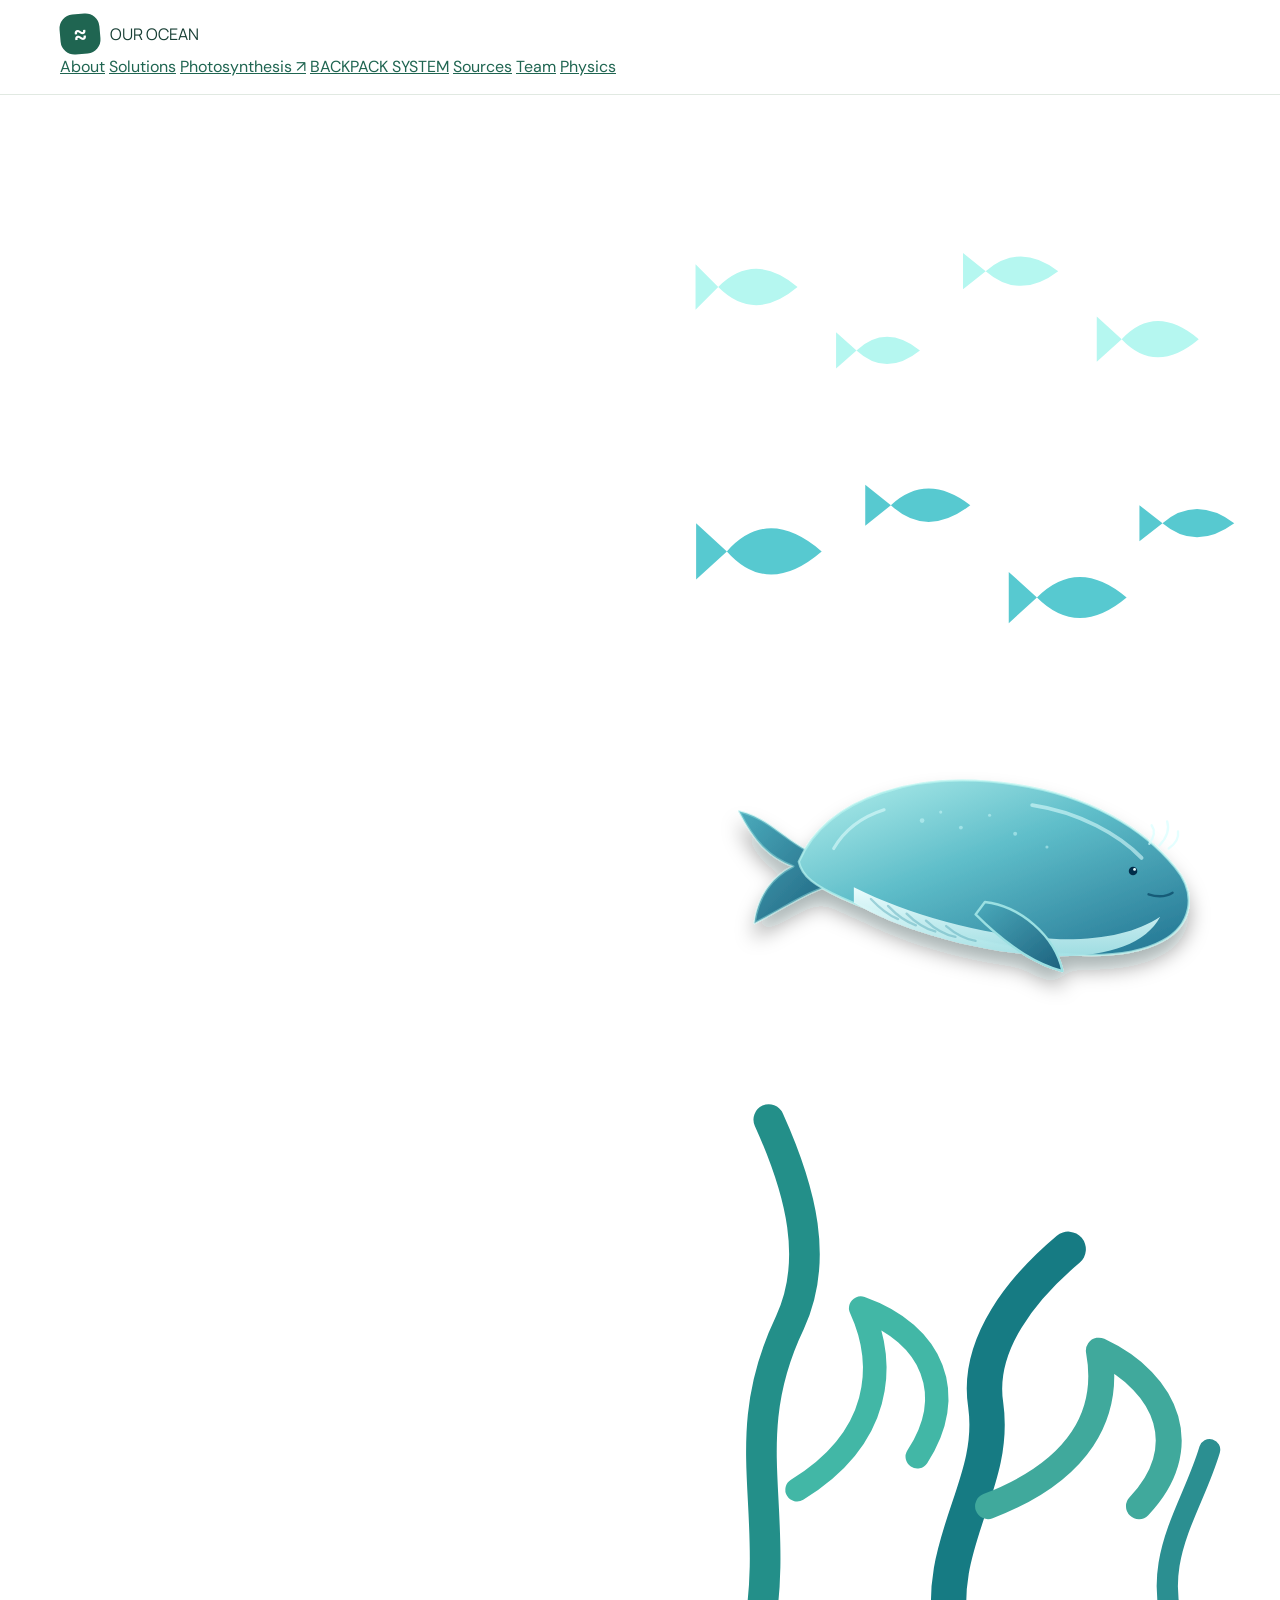
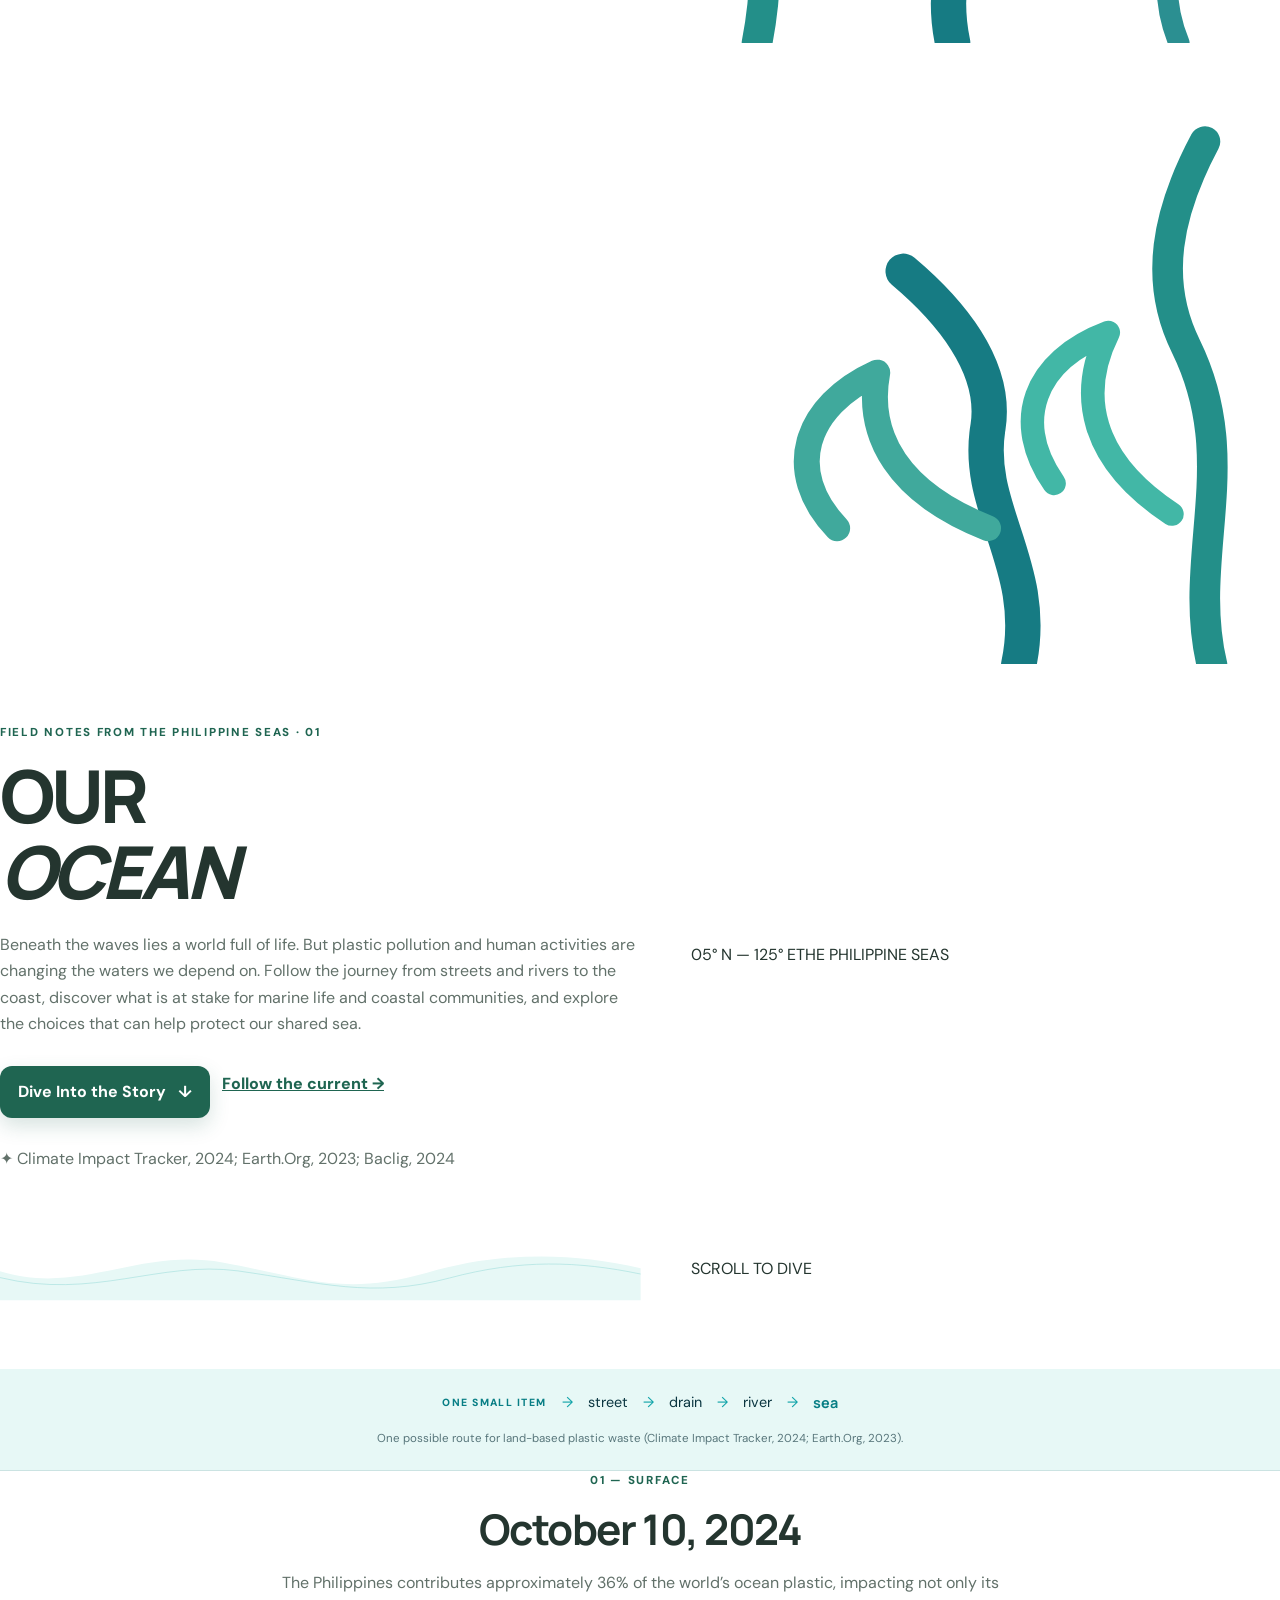
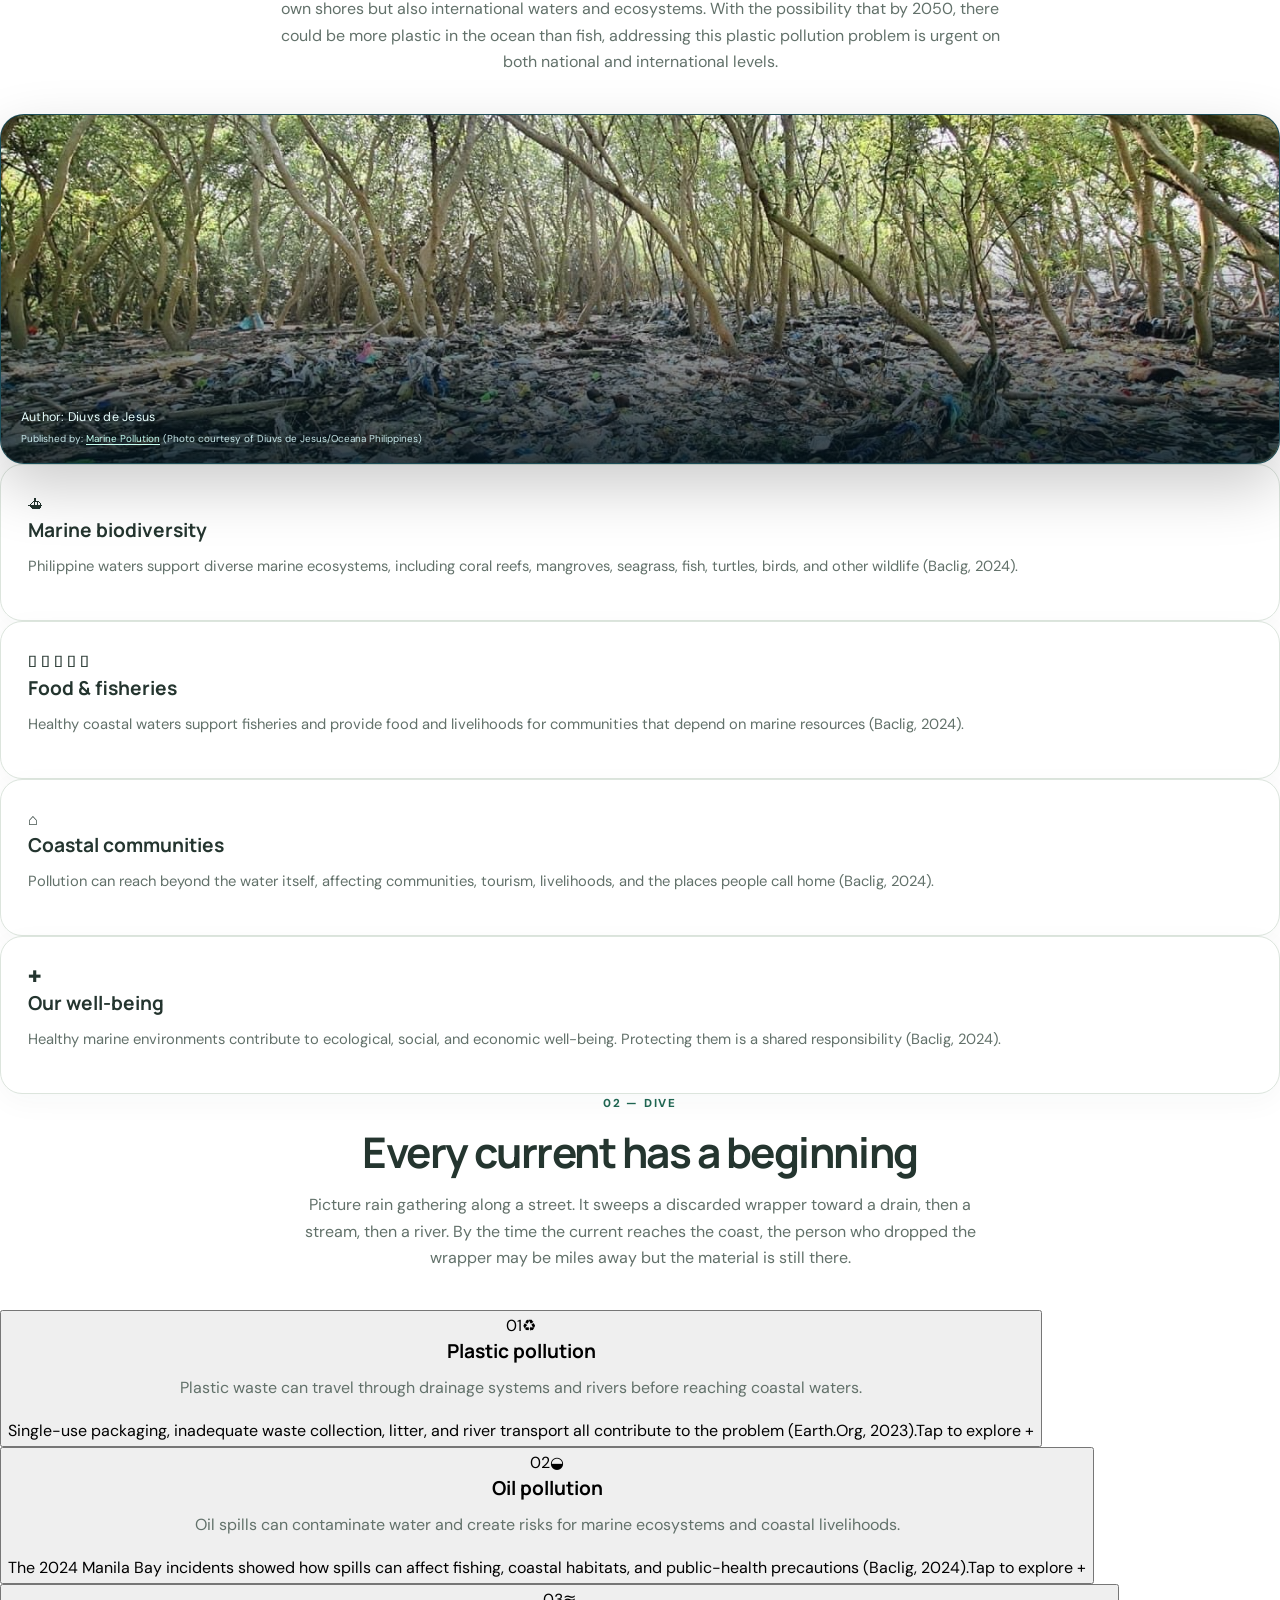
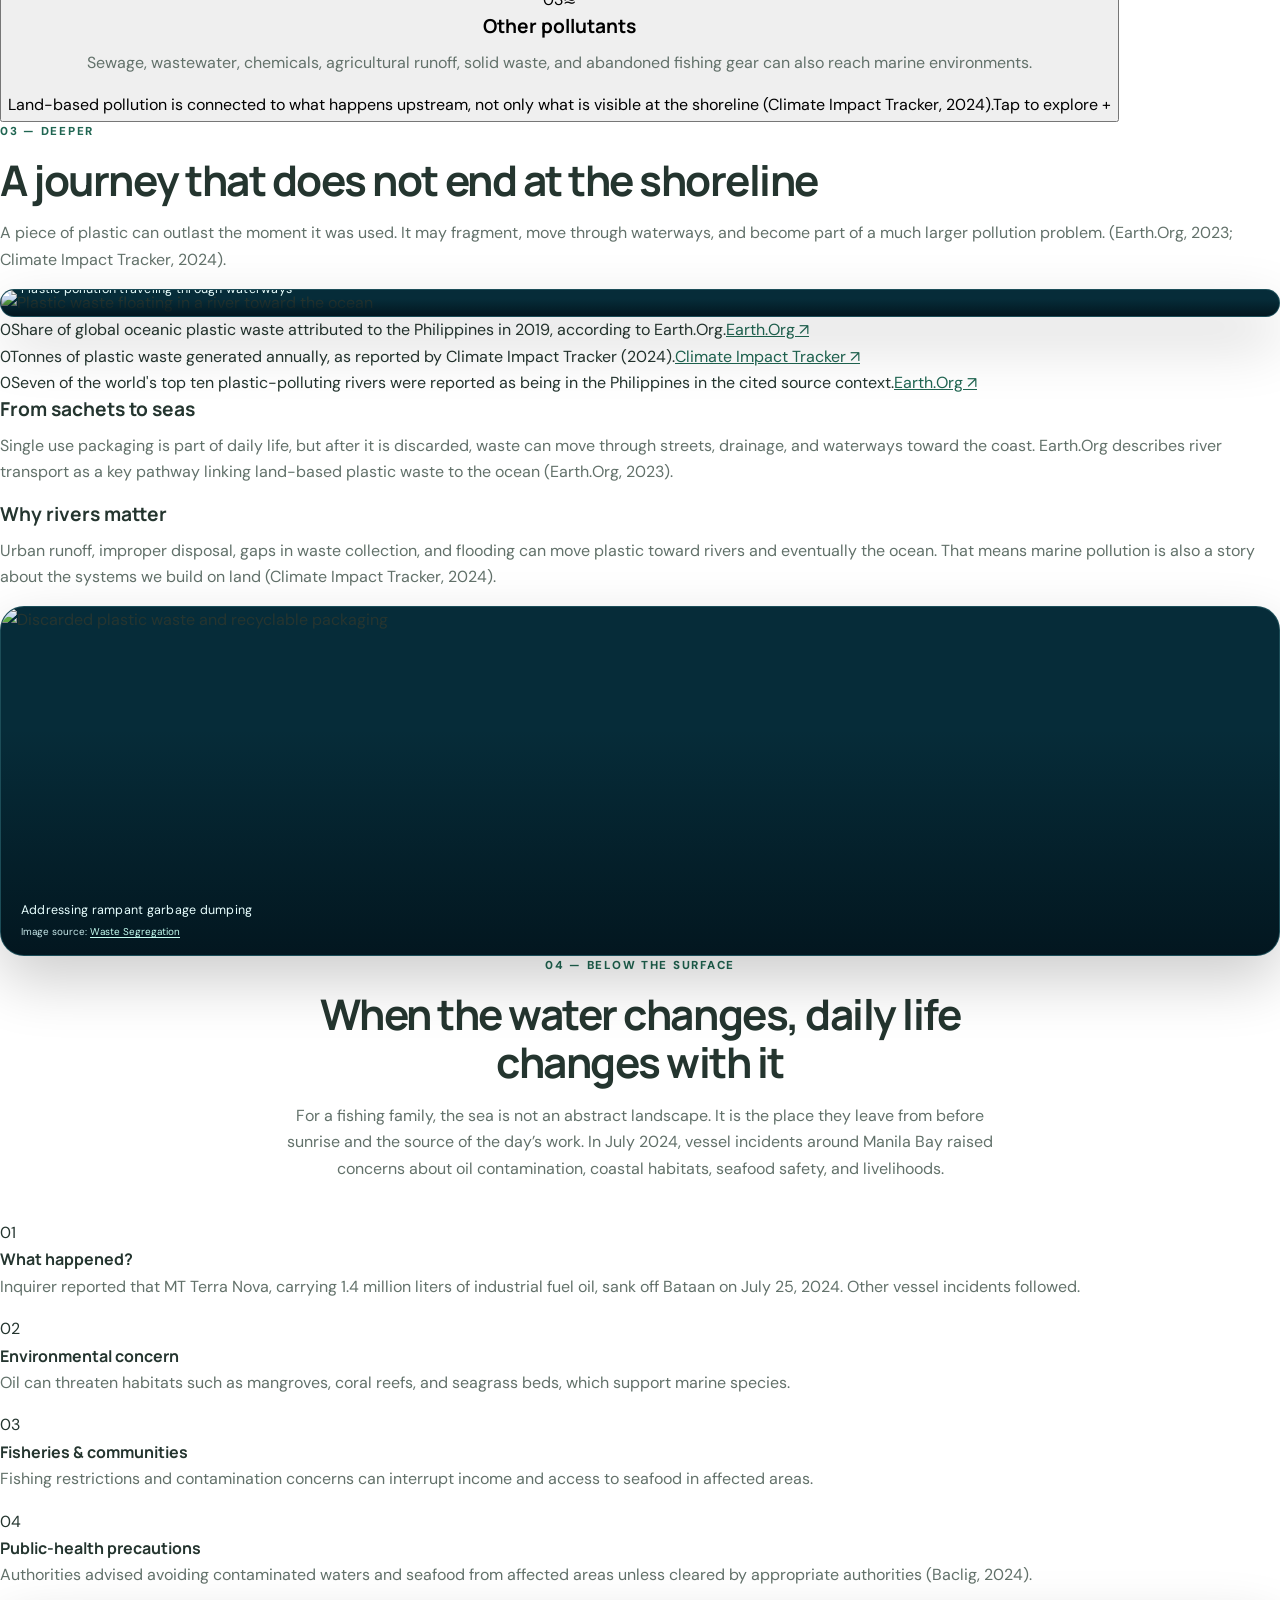
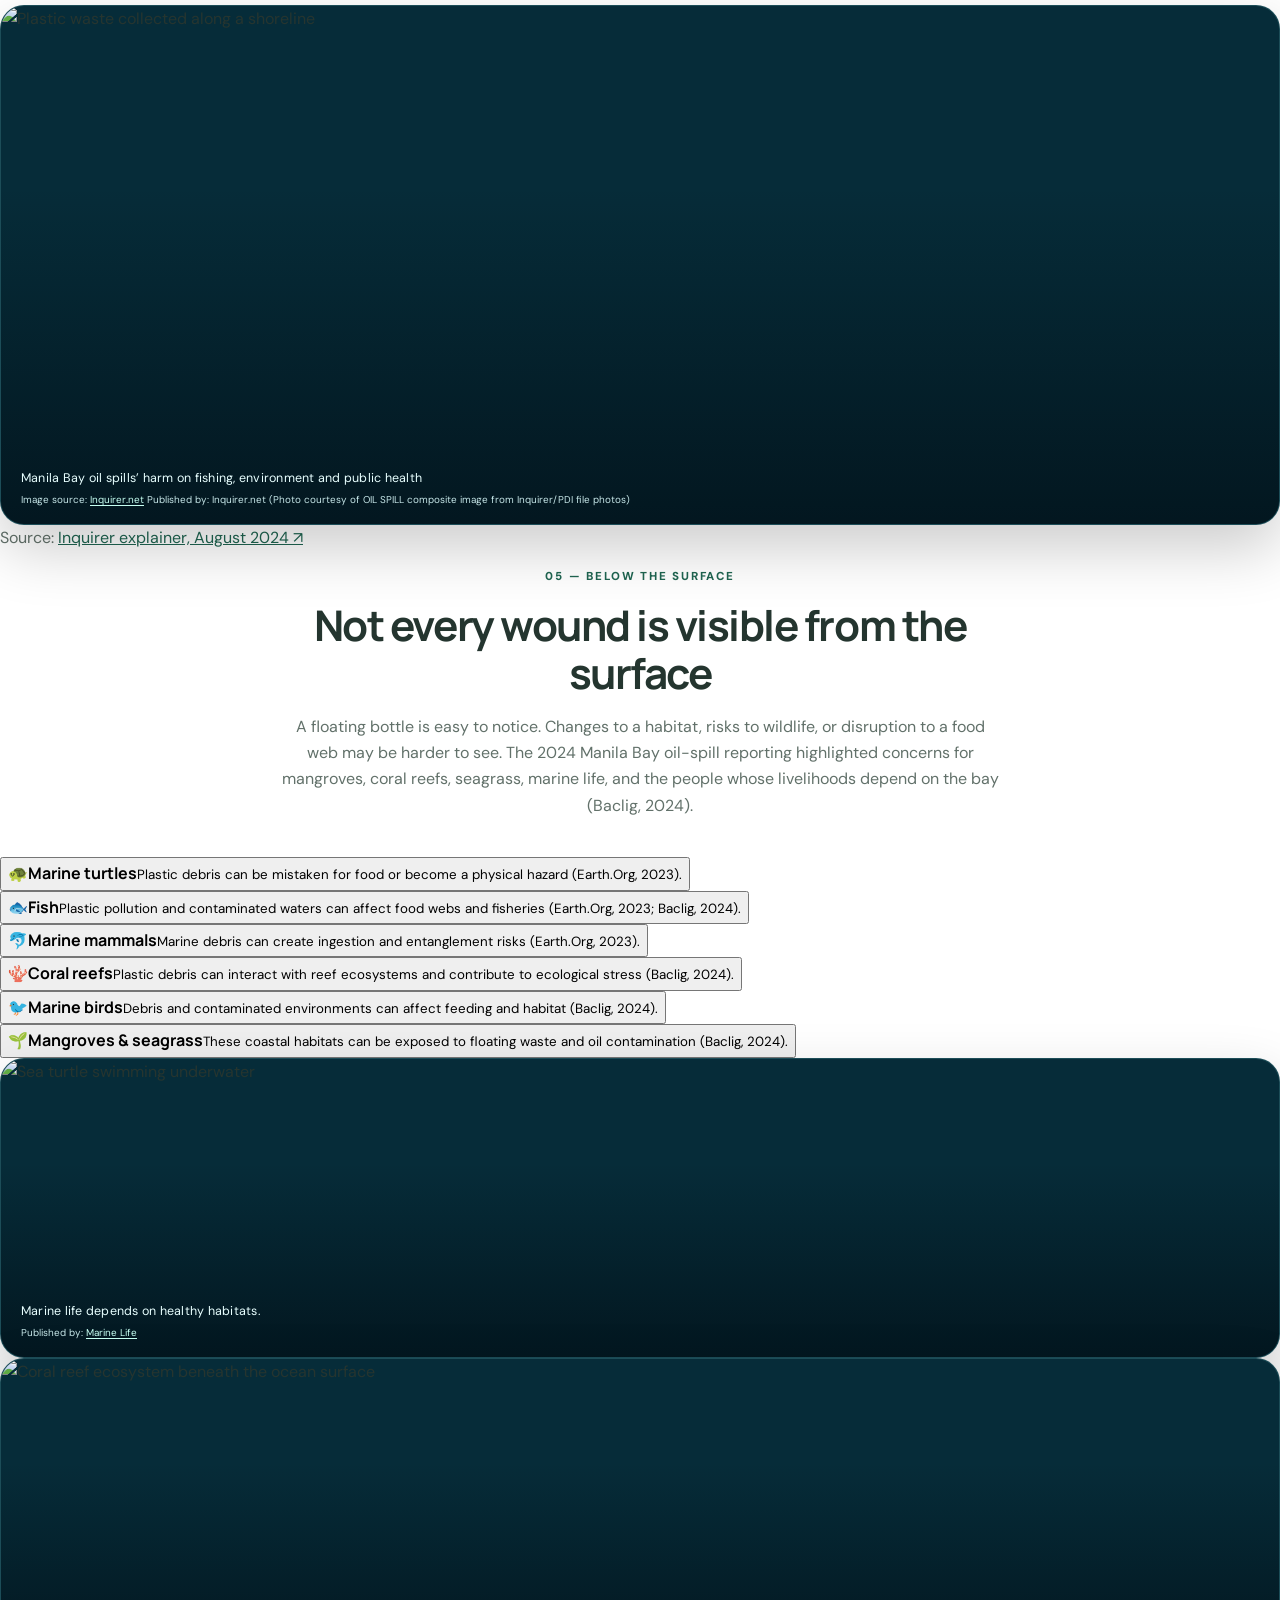
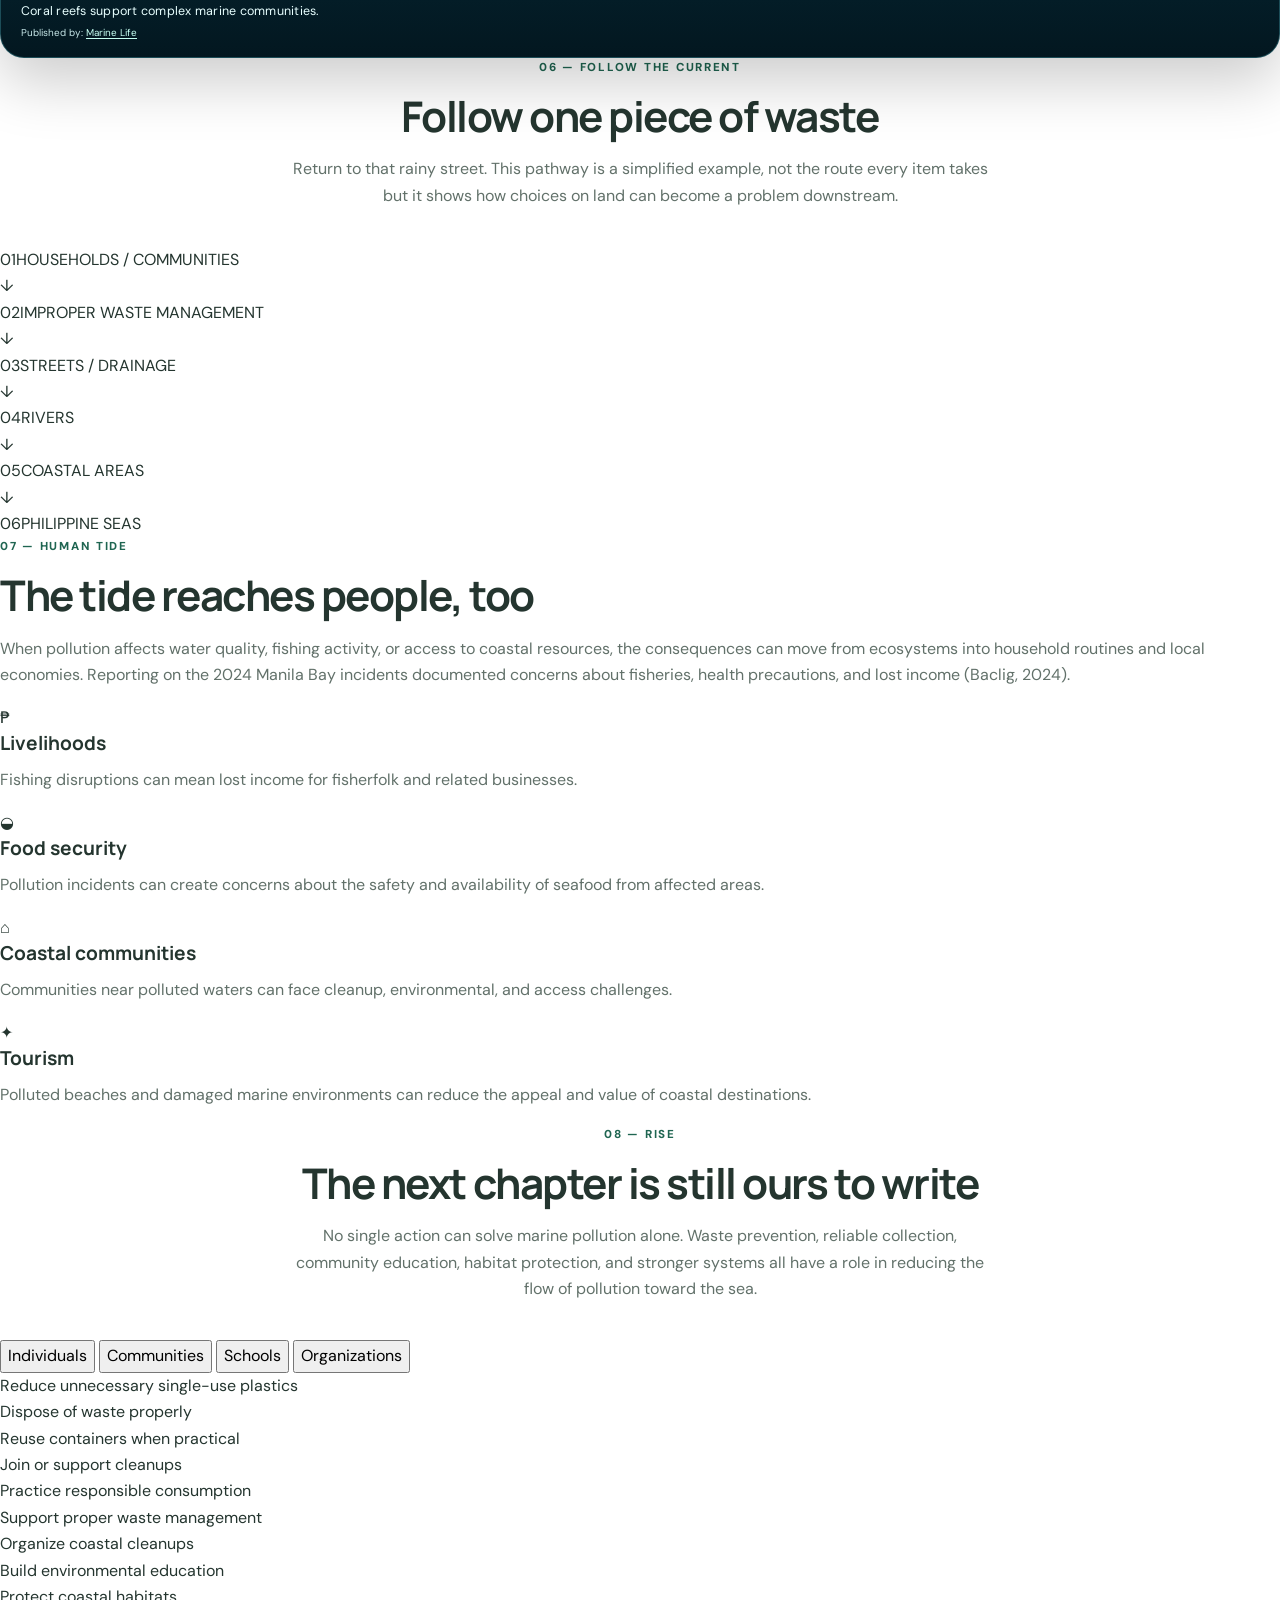
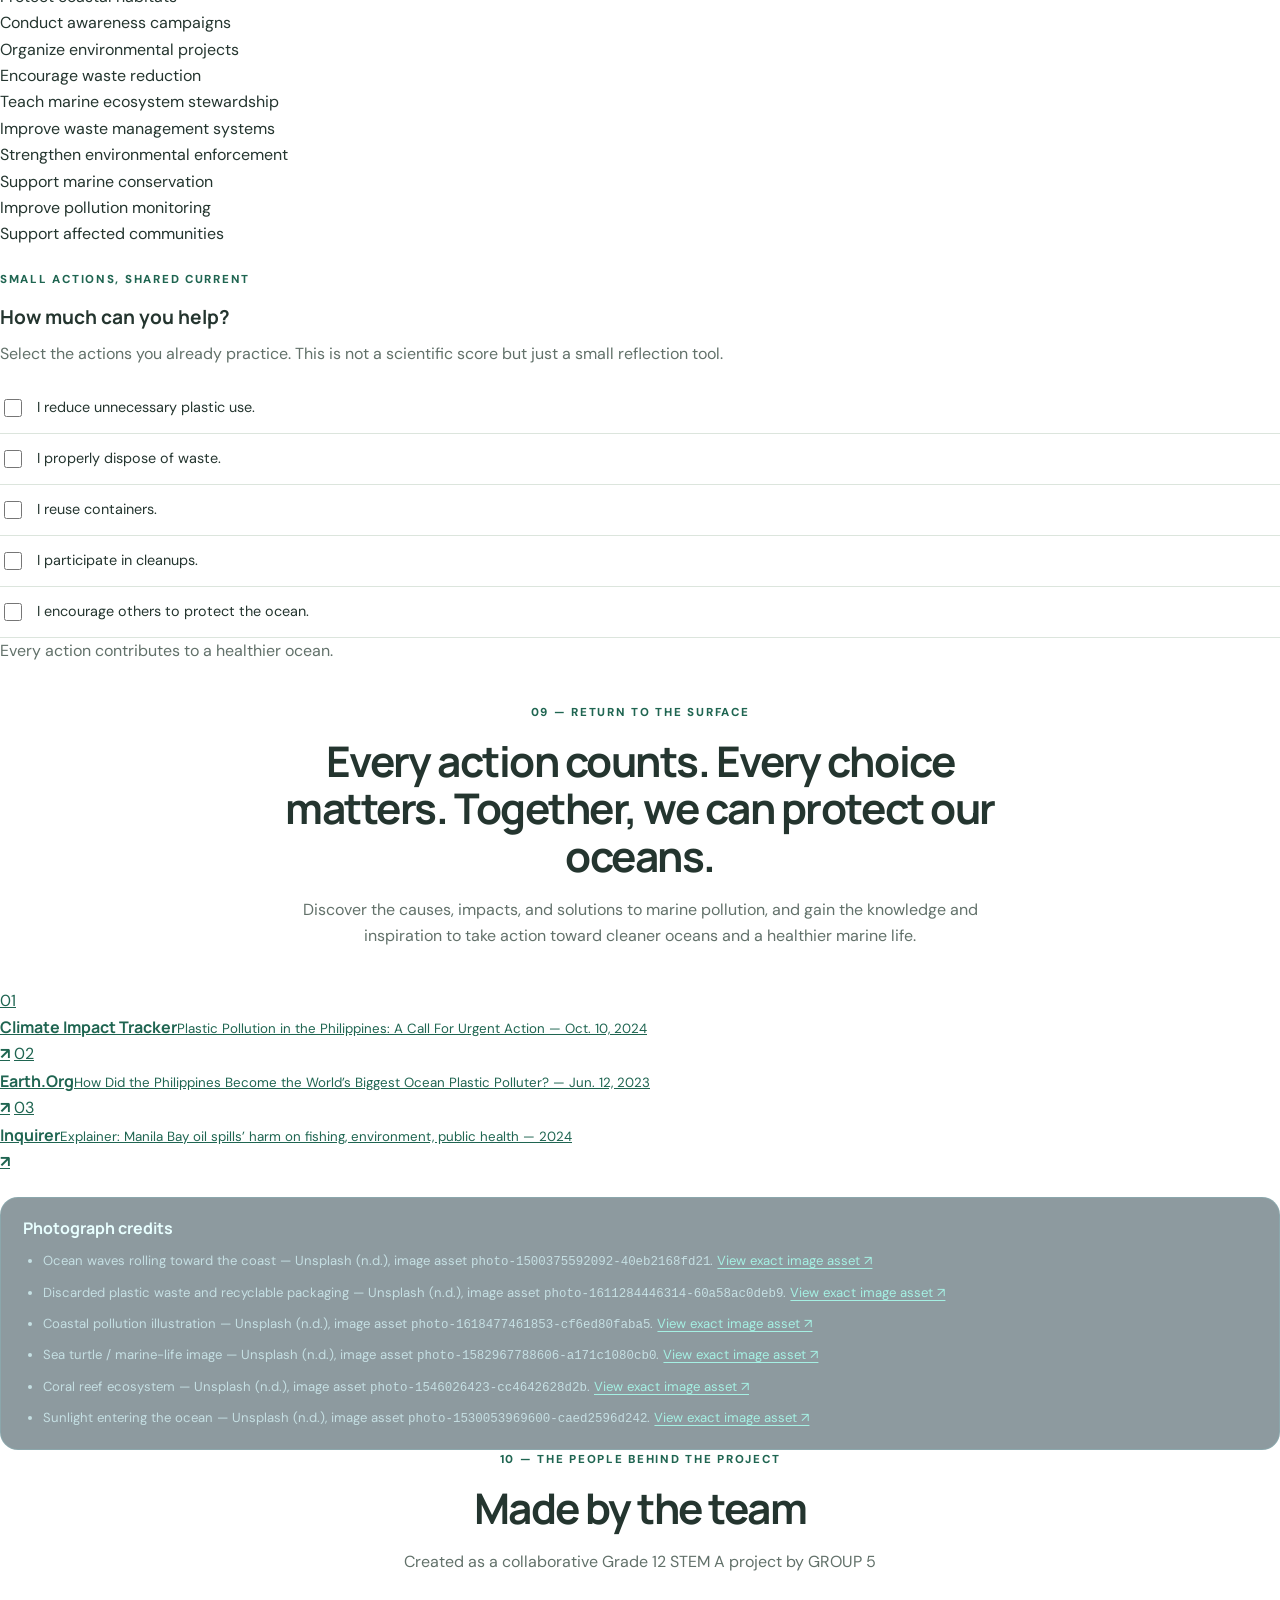
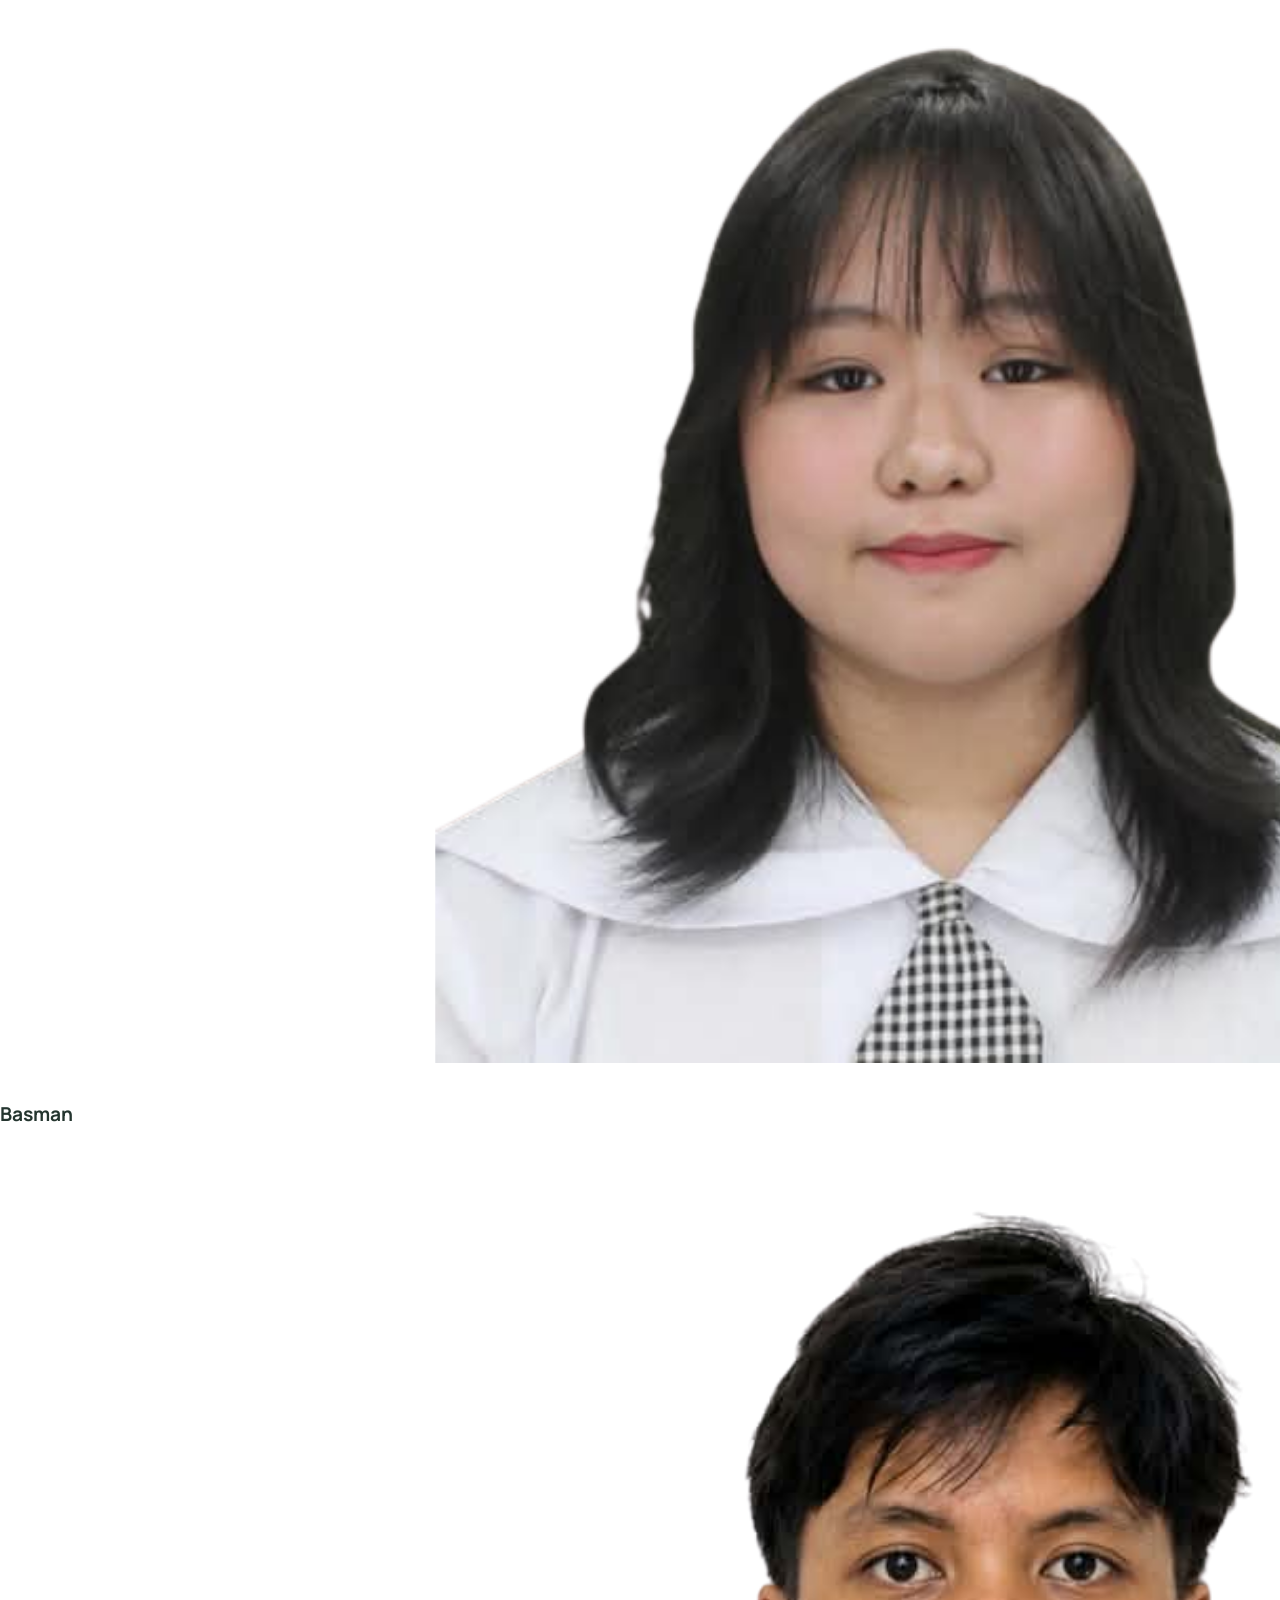
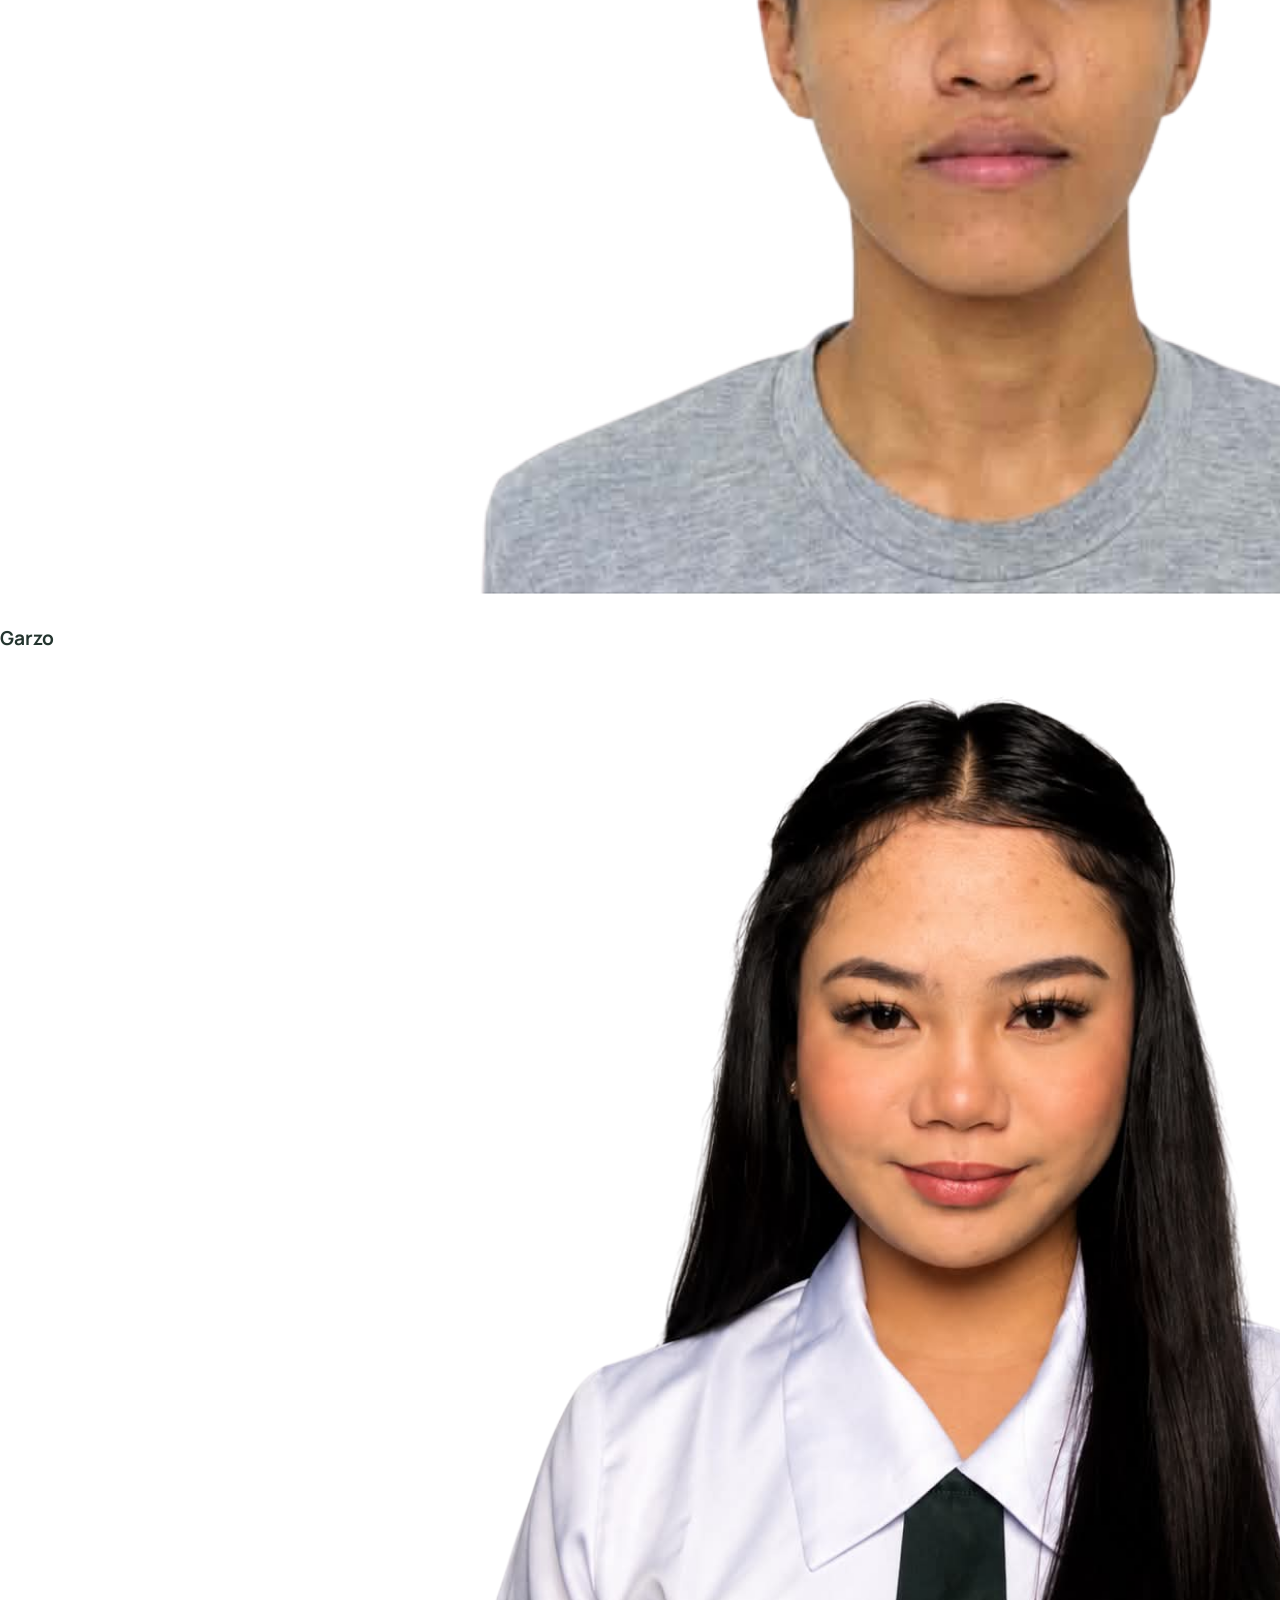
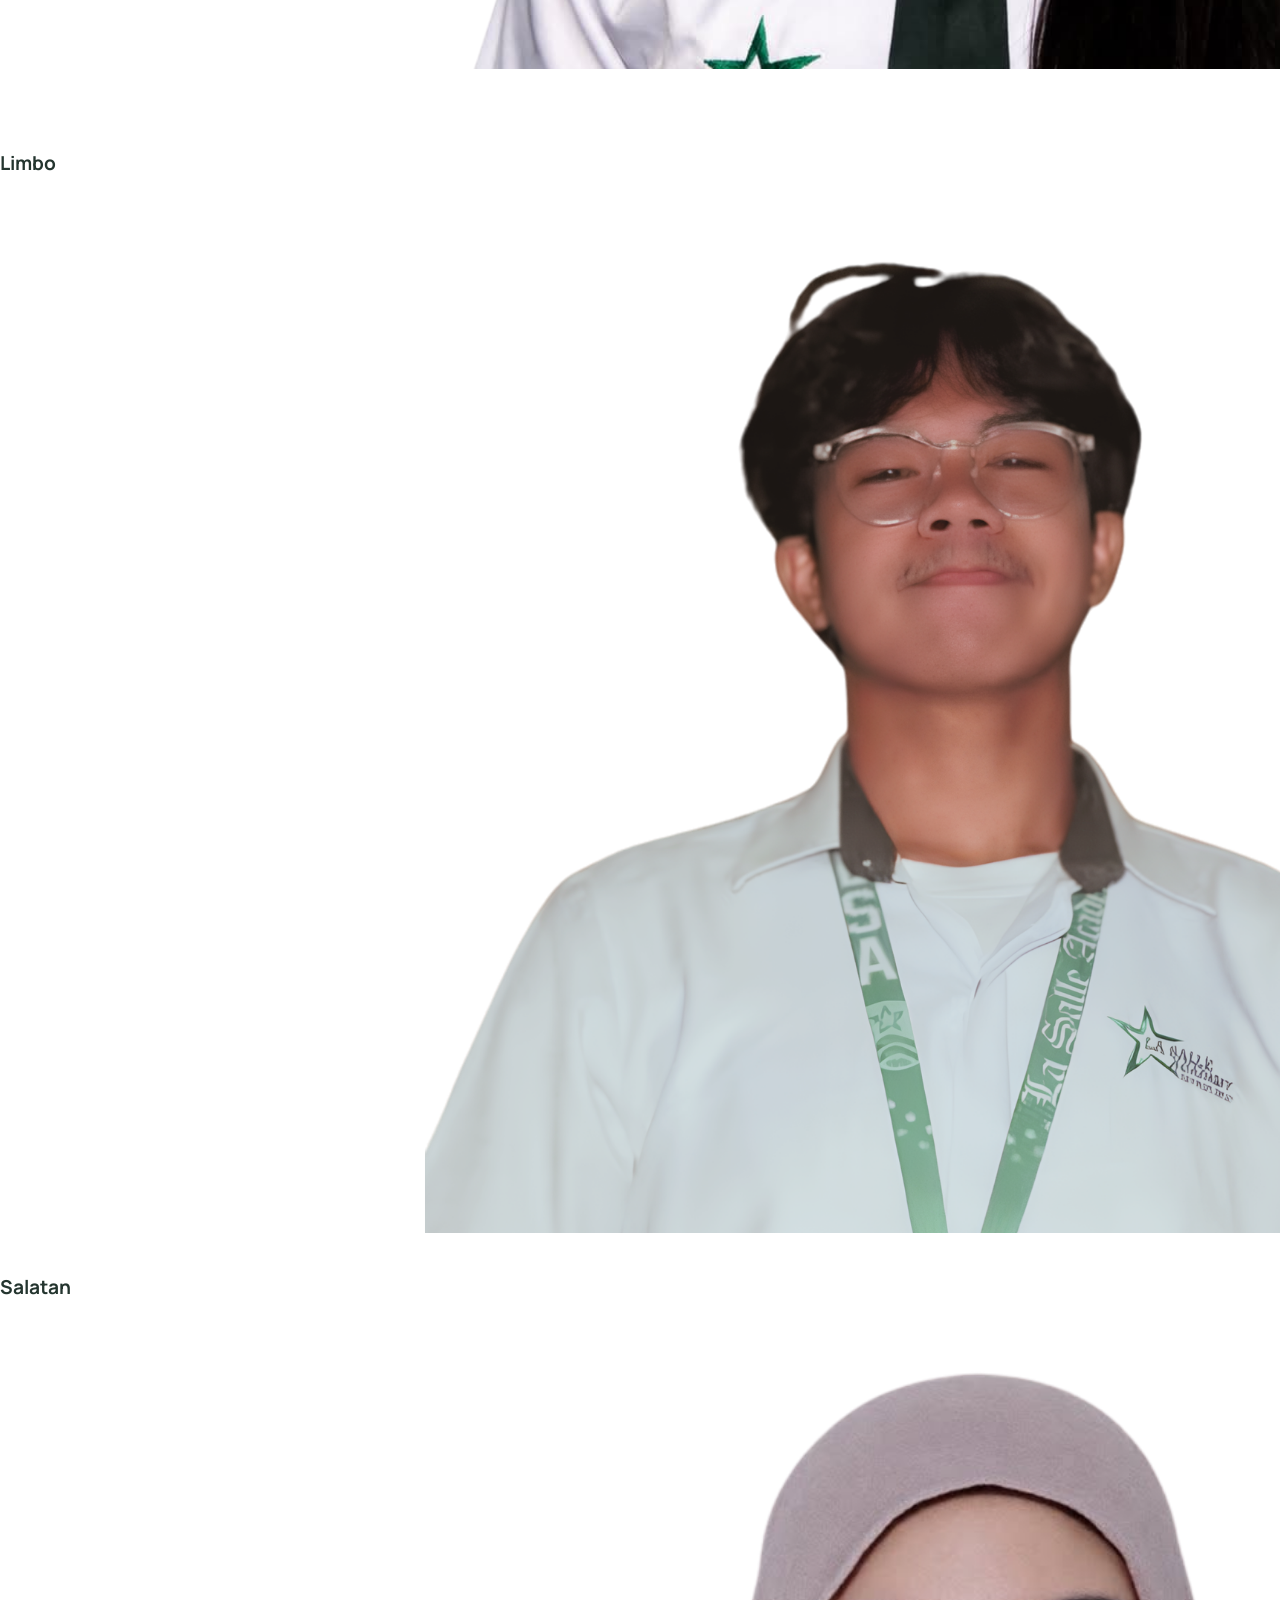
==== commit bcc9c181: "Add Physics tab to navigation menu" ====
--- a/index.html
+++ b/index.html
@@ -1,57 +1,565 @@
 <!doctype html>
 <html lang="en">
 <head>
-<meta charset="utf-8"><meta name="viewport" content="width=device-width, initial-scale=1">
-<meta name="description" content="An accessible, interactive guide to school bag load, posture, and student-reported experiences based on a survey of 26 Senior High School students.">
-<title>Carry Smart — School Bag Load & Posture</title>
-<link rel="stylesheet" href="style.css">
+  <meta charset="utf-8">
+  <meta name="viewport" content="width=device-width, initial-scale=1">
+  <meta name="description" content="A digital dive into marine pollution in the Philippines: plastic waste, oil pollution, impacts, and practical actions.">
+  <title>OUR OCEAN — Marine Pollution in the Philippines</title>
+  <link rel="preconnect" href="https://fonts.googleapis.com">
+  <link rel="preconnect" href="https://fonts.gstatic.com" crossorigin>
+  <link href="https://fonts.googleapis.com/css2?family=DM+Sans:wght@400;500;600;700&family=Manrope:wght@600;700;800&display=swap" rel="stylesheet">
+  <link rel="stylesheet" href="style.css">
+  <style>
+    .photo-figure{position:relative;display:block;margin:0;overflow:hidden;border-radius:24px;background:#062c39;border:1px solid rgba(130,224,224,.18);box-shadow:0 24px 60px rgba(0,0,0,.2)}
+    .photo-figure img{display:block;width:100%;height:100%;min-height:inherit;object-fit:cover;filter:saturate(.88);transition:transform .8s ease,filter .8s ease}
+    .photo-figure:hover img{transform:scale(1.035);filter:saturate(1.08)}
+    .photo-figure:after{content:"";position:absolute;inset:35% 0 0;background:linear-gradient(transparent,rgba(2,18,26,.82));pointer-events:none}
+    .photo-figure figcaption{position:absolute;z-index:1;left:20px;right:20px;bottom:17px;color:#e8ffff;font-size:.78rem;letter-spacing:.02em;display:flex;flex-direction:column;gap:5px}.photo-figure .image-credit{font-size:.62rem;line-height:1.35;letter-spacing:0;color:#c6e6e8}.photo-figure .image-credit a{color:#c6fff2;text-decoration:underline;text-underline-offset:2px}.photo-figure .image-credit a:hover{color:#fff}
+    .hero-image-placeholder{height:310px;min-height:0}
+    .wide-placeholder{height:350px;min-height:0}
+    .tall-placeholder{height:520px;min-height:0}
+    .wildlife-placeholders .photo-figure{height:300px;min-height:0}
+    .in-text-citation{font-size:.78em;color:#087e85;font-weight:700;white-space:normal}
+    .section-deep .in-text-citation,.oil-section .in-text-citation,.human-section .in-text-citation,.solutions-section .in-text-citation{color:#a5f0bf}
+    .story-strip{background:#e7f8f6;color:#0a3540;padding:22px 0;border-bottom:1px solid rgba(5,76,87,.12)}
+    .story-strip-inner{display:flex;align-items:center;justify-content:center;gap:15px;flex-wrap:wrap;font-size:.9rem}
+    .story-strip-label{font-size:.65rem;letter-spacing:.14em;color:#087e85;font-weight:800}.story-strip-arrow{color:#11a4a9}.story-strip-inner strong{color:#087e85}.story-strip-inner small{flex-basis:100%;text-align:center;color:#58767b;font-size:.72rem}
+    @media(max-width:900px){.hero-image-placeholder{height:300px;width:min(100% - 40px,600px)}.tall-placeholder{height:380px}.wide-placeholder{height:250px}}
+    @media(max-width:600px){.photo-figure figcaption{left:14px;right:14px;bottom:13px;font-size:.7rem}.photo-figure .image-credit{font-size:.56rem}.hero-image-placeholder{height:240px}.wildlife-placeholders .photo-figure{height:220px}}
+  
+    .image-reference-list{margin-top:22px;padding:20px 22px;border:1px solid rgba(130,224,224,.18);border-radius:18px;background:rgba(4,31,42,.45)}
+    .image-reference-list h3{margin:0 0 12px;color:#e8ffff;font-size:1rem}
+    .image-reference-list ul{margin:0;padding-left:20px;display:grid;gap:10px;color:#c5dfe3;font-size:.82rem;line-height:1.55}
+    .image-reference-list a{color:#a5f0e3;text-decoration:underline;text-underline-offset:3px;overflow-wrap:anywhere}
+    .image-reference-list code{font-size:.78rem;overflow-wrap:anywhere}
+  </style>
 </head>
 <body>
-<a class="skip-link" href="#main">Skip to content</a>
-<header class="site-header">
-  <a class="brand" href="#home" aria-label="Carry Smart home"><span class="brand-mark" aria-hidden="true">↗</span><span><strong>Carry Smart</strong><small>Small choices. Lighter days.</small></span></a>
-  <button class="menu-toggle" id="menuToggle" aria-expanded="false" aria-controls="mainNav">☰ <span class="sr-only">Open navigation</span></button>
-  <nav id="mainNav" class="main-nav" aria-label="Main navigation">
-    <button class="nav-tab active" data-tab="home">Home</button><button class="nav-tab" data-tab="study">The study</button><button class="nav-tab" data-tab="findings">What students said</button><button class="nav-tab" data-tab="body">Your body & physics</button><button class="nav-tab" data-tab="toolkit">Try it yourself</button><button class="nav-tab" data-tab="sources">Sources</button>
-  </nav>
-</header>
-<main id="main">
-<section class="page active" id="home" aria-labelledby="home-title">
-  <div class="hero wrap">
-    <div class="hero-copy"><p class="eyebrow"><span class="eyebrow-dot"></span> STUDENT RESEARCH · ILIGAN CITY</p><h1 id="home-title">Your school bag carries more than books.</h1><p class="hero-lead">It carries the little things you need every day—and a load your body has to move, balance, and support. Let’s unpack what that can mean, what students in our survey reported, and what small changes may help.</p><div class="hero-actions"><button class="btn btn-primary" data-go="findings">Explore the findings <span aria-hidden="true">→</span></button><button class="btn btn-quiet" data-go="toolkit">Build a lighter-day plan</button></div><div class="hero-note"><span class="note-icon">✳</span><span><strong>Based on a student survey</strong><br>26 respondents · questionnaire responses · descriptive findings</span></div></div>
-    <div class="hero-art" aria-label="Illustration of a student carrying a backpack, with a spine and balance line motif" role="img">
-      <div class="art-sun"></div><div class="art-card card-top"><span class="mini-icon">↕</span><span>Load<br><b>matters</b></span></div>
-      <svg class="student-svg" viewBox="0 0 390 430" role="img" aria-label="Stylized student with a backpack"><ellipse cx="192" cy="397" rx="130" ry="16" fill="#d5e4da"/><path d="M151 144 Q126 156 117 194 L102 274 Q100 292 117 298 L141 299 L163 214 L172 171Z" fill="#f3c8a5"/><path d="M163 167 Q188 153 220 169 L247 270 L219 338 L146 338 L143 250Z" fill="#1f6551"/><path d="M153 330 L219 330 L227 386 L203 390 L182 353 L169 389 L145 389Z" fill="#2b3e4b"/><path d="M143 386 Q157 382 172 389 L169 402 L130 402 Q124 397 132 391Z" fill="#f0a65e"/><path d="M202 386 Q215 382 228 388 L242 399 Q243 404 235 405 L198 402Z" fill="#f0a65e"/><path d="M169 177 Q150 187 148 220 L155 273 L139 305 Q137 315 150 318 L173 310 L190 256 L202 205Z" fill="#e6b28e"/><path d="M184 75 Q220 70 229 103 L224 143 Q217 166 195 165 Q173 160 169 139 L165 110Q166 83 184 75Z" fill="#b96f4d"/><path d="M165 110 Q159 82 185 69 Q213 57 231 85 L231 112 Q215 98 201 91 Q189 108 165 110Z" fill="#2b3e4b"/><path d="M169 127 Q185 139 199 128" fill="none" stroke="#7d4936" stroke-width="3" stroke-linecap="round"/><path d="M215 169 Q239 180 249 214 L268 271 Q272 285 259 291 L239 291 L215 236 L201 194Z" fill="#e6b28e"/><rect x="105" y="170" width="65" height="121" rx="20" fill="#e7a45f" transform="rotate(8 105 170)"/><path d="M116 186 Q137 173 156 194 L161 258 Q146 275 124 260Z" fill="#f2bb77"/><path d="M119 192 Q139 186 151 200" fill="none" stroke="#fff0d8" stroke-width="4" stroke-linecap="round"/><path d="M171 169 Q158 186 161 218" fill="none" stroke="#f8dfb9" stroke-width="6" stroke-linecap="round"/><path d="M216 170 Q234 185 234 210" fill="none" stroke="#f8dfb9" stroke-width="6" stroke-linecap="round"/><circle cx="202" cy="119" r="3" fill="#2b3e4b"/><path d="M192 142 Q202 147 211 139" fill="none" stroke="#fff0d8" stroke-width="3" stroke-linecap="round"/><path d="M263 94 C287 126 286 173 270 204" fill="none" stroke="#78a58c" stroke-width="2" stroke-dasharray="5 6"/><circle cx="273" cy="210" r="6" fill="#f0a65e"/><path d="M279 211 L317 211" stroke="#78a58c" stroke-width="2"/><text x="284" y="198" font-size="11" fill="#315849" font-weight="700">BALANCE</text></svg>
-      <div class="art-card card-bottom"><span class="mini-icon">✓</span><span>Pack with<br><b>a purpose</b></span></div><div class="art-label">A closer look at everyday load</div>
-    </div>
+  <a class="skip-link" href="#main">Skip to content</a>
+
+  <div class="cursor-glow" aria-hidden="true"></div>
+  <div class="ocean-particles" aria-hidden="true"></div>
+
+  <header class="site-header" id="top">
+    <nav class="nav container" aria-label="Main navigation">
+      <a class="brand" href="#home" aria-label="OUR OCEAN home">
+        <span class="brand-mark" aria-hidden="true">≈</span><span>OUR OCEAN</span>
+      </a>
+      <button class="menu-toggle" aria-expanded="false" aria-controls="nav-menu" aria-label="Open navigation">
+        <span></span><span></span><span></span>
+      </button>
+      <div class="nav-menu" id="nav-menu">
+        <a href="#about">About</a>
+        <a href="#solutions">Solutions</a>
+        <a href="photosynthesis.html">Photosynthesis ↗</a>
+        <a href="physics.html">BACKPACK SYSTEM</a>
+        <a href="#sources">Sources</a>
+        <a href="#team">Team</a>
+        <!-- New website tab -->
+    <a href="physics.html">Physics</a>
+      </div>
+    </nav>
+  </header>
+
+  <main id="main">
+    <section class="hero section hero-narrative" id="home" aria-labelledby="hero-title">
+      <div class="rays" aria-hidden="true"></div>
+      <div class="hero-bubbles" aria-hidden="true"></div>
+      <div class="hero-depth-glow" aria-hidden="true"></div>
+
+      <!-- Lightweight inline illustrations keep the cover self-contained and fast. -->
+      <div class="hero-scene" aria-hidden="true">
+        <svg class="hero-school school-one" viewBox="0 0 260 100" role="presentation">
+          <g fill="#b5f7f0">
+            <path d="M12 30 Q28 14 47 30 Q28 46 12 30 L2 20 L2 40Z"/><path d="M73 58 Q86 46 101 58 Q86 70 73 58 L64 50 L64 66Z"/>
+            <path d="M130 23 Q145 10 162 23 Q145 36 130 23 L120 15 L120 31Z"/><path d="M190 53 Q205 37 224 53 Q205 69 190 53 L179 43 L179 63Z"/>
+          </g>
+        </svg>
+        <svg class="hero-school school-two" viewBox="0 0 230 88" role="presentation">
+          <g fill="#57c9d0"><path d="M14 38 Q30 20 51 38 Q30 56 14 38 L2 27 L2 49Z"/><path d="M78 20 Q92 7 109 20 Q92 33 78 20 L68 12 L68 28Z"/><path d="M135 56 Q151 40 170 56 Q151 72 135 56 L124 46 L124 66Z"/><path d="M184 27 Q197 16 212 27 Q197 38 184 27 L175 20 L175 34Z"/></g>
+        </svg>
+        <svg class="hero-whale" viewBox="0 0 760 430" role="presentation">
+          <defs>
+            <linearGradient id="whaleBody" x1="0" y1="0" x2=".85" y2="1"><stop offset="0" stop-color="#b4f0ed"/><stop offset=".48" stop-color="#5ebdc9"/><stop offset="1" stop-color="#287c98"/></linearGradient>
+            <linearGradient id="whaleBelly" x1="0" y1="0" x2="0" y2="1"><stop stop-color="#f0ffff"/><stop offset="1" stop-color="#a4e1e5"/></linearGradient>
+            <linearGradient id="whaleFin" x1="0" y1="0" x2="1" y2="1"><stop stop-color="#4babbc"/><stop offset="1" stop-color="#1c607d"/></linearGradient>
+            <filter id="whaleShadow" x="-20%" y="-20%" width="140%" height="150%"><feDropShadow dx="0" dy="18" stdDeviation="13" flood-color="#00131f" flood-opacity=".34"/></filter>
+          </defs>
+          <g filter="url(#whaleShadow)" stroke-linejoin="round">
+            <!-- tail -->
+            <path class="whale-tail" d="M174 221 C126 204 103 168 62 159 C82 198 100 218 132 230 C100 246 86 274 82 303 C125 281 153 260 190 252Z" fill="url(#whaleFin)" stroke="#9de6e5" stroke-opacity=".42" stroke-width="3"/>
+            <!-- body -->
+            <path d="M139 224 C176 139 294 105 420 125 C513 139 583 181 624 231 C655 268 643 307 608 326 C557 354 471 346 392 330 C313 314 249 296 193 270 C160 255 143 243 139 224Z" fill="url(#whaleBody)" stroke="#baf5f0" stroke-opacity=".68" stroke-width="3"/>
+            <!-- belly -->
+            <path d="M210 257 C284 294 381 321 476 324 C532 325 575 315 605 295 C585 333 528 350 451 345 C355 339 259 307 210 277Z" fill="url(#whaleBelly)" opacity=".95"/>
+            <path d="M232 272 Q250 291 267 298 M254 281 Q272 300 290 306 M278 291 Q296 309 315 314 M303 300 Q321 317 341 321 M329 307 Q348 323 367 326" fill="none" stroke="#5aaab8" stroke-width="3" stroke-linecap="round" opacity=".48"/>
+            <!-- pectoral fin -->
+            <path d="M379 276 C423 281 469 318 479 365 C440 355 403 328 367 292Z" fill="url(#whaleFin)" stroke="#9be0e2" stroke-width="3"/>
+            <!-- face highlight and eye -->
+            <path d="M440 151 C501 160 553 190 581 219" fill="none" stroke="#e1ffff" stroke-opacity=".56" stroke-width="5" stroke-linecap="round"/>
+            <circle cx="570" cy="236" r="5.5" fill="#062e4b"/><circle cx="572" cy="234" r="1.8" fill="#eaffff"/>
+            <path d="M590 266 Q608 272 621 264" fill="none" stroke="#175c78" stroke-width="3" stroke-linecap="round"/>
+            <path d="M184 207 Q205 171 249 157" fill="none" stroke="#e5ffff" stroke-opacity=".55" stroke-width="4" stroke-linecap="round"/>
+            <!-- subtle barnacle/speckle details -->
+            <g fill="#d8ffff" opacity=".45"><circle cx="298" cy="171" r="3"/><circle cx="322" cy="160" r="2"/><circle cx="348" cy="180" r="2.5"/><circle cx="385" cy="164" r="2"/><circle cx="418" cy="188" r="2.5"/><circle cx="459" cy="205" r="2"/></g>
+          </g>
+          <!-- tiny breath mist -->
+          <g fill="none" stroke="#d8ffff" stroke-width="3" stroke-linecap="round" opacity=".68"><path d="M591 201 Q601 187 594 177"/><path d="M604 203 Q619 187 614 172"/><path d="M616 207 Q630 197 628 185"/></g>
+        </svg>
+        <svg class="hero-reef reef-left" viewBox="0 0 250 260" role="presentation">
+          <g fill="none" stroke-linecap="round" stroke-linejoin="round">
+            <path d="M28 260 C39 204 18 174 42 124 C54 98 47 69 33 38" stroke="#238f89" stroke-width="13"/>
+            <path d="M45 195 C81 173 83 142 72 118 C103 129 113 155 96 181" stroke="#42b7a6" stroke-width="10"/>
+            <path d="M111 260 C102 218 130 194 125 159 C121 133 141 109 160 93" stroke="#167b83" stroke-width="15"/>
+            <path d="M126 202 C165 187 178 163 173 136 C203 150 213 178 190 202" stroke="#40a99c" stroke-width="11"/>
+            <path d="M207 260 C193 226 212 205 220 178" stroke="#2b8f91" stroke-width="9"/>
+          </g>
+        </svg>
+        <svg class="hero-reef reef-right" viewBox="0 0 250 260" role="presentation">
+          <g fill="none" stroke-linecap="round" stroke-linejoin="round">
+            <path d="M221 260 C210 214 234 174 210 125 C196 97 202 68 218 38" stroke="#238f89" stroke-width="13"/>
+            <path d="M204 196 C169 173 164 145 177 119 C145 131 136 157 154 183" stroke="#42b7a6" stroke-width="10"/>
+            <path d="M139 260 C148 218 120 194 126 159 C130 133 109 109 90 93" stroke="#167b83" stroke-width="15"/>
+            <path d="M126 202 C88 187 74 163 79 136 C48 150 39 178 62 202" stroke="#40a99c" stroke-width="11"/>
+          </g>
+        </svg>
+      </div>
+
+      <div class="hero-content container reveal">
+        <p class="eyebrow hero-kicker"><span class="kicker-dot"></span> FIELD NOTES FROM THE PHILIPPINE SEAS · 01</p>
+        <h1 id="hero-title">OUR<br><em>OCEAN</em></h1>
+        <p class="hero-copy">Beneath the waves lies a world full of life. But plastic pollution and human activities are changing the waters we depend on. Follow the journey from streets and rivers to the coast, discover what is at stake for marine life and coastal communities, and explore the choices that can help protect our shared sea.</p>
+        <div class="hero-actions">
+          <a class="btn btn-primary" href="#about">Dive Into the Story <span aria-hidden="true">↓</span></a>
+          <a class="text-link" href="#pollution">Follow the current <span aria-hidden="true">→</span></a>
+        </div>
+        <p class="hero-footnote"><span aria-hidden="true">✦</span> Climate Impact Tracker, 2024; Earth.Org, 2023; Baclig, 2024</p>
+      </div>
+      <div class="hero-depth-label" aria-hidden="true"><span>05° N — 125° E</span><i></i><span>THE PHILIPPINE SEAS</span></div>
+      <svg class="hero-wave" viewBox="0 0 1440 140" preserveAspectRatio="none" aria-hidden="true"><path d="M0,75 C180,130 310,22 500,55 C690,90 770,132 960,78 C1120,32 1280,30 1440,68 L1440,140 L0,140 Z" fill="#e7f8f6"/><path d="M0,89 C210,140 360,50 535,74 C720,100 835,137 1010,90 C1170,47 1300,52 1440,81" fill="none" stroke="#91d9d5" stroke-opacity=".55" stroke-width="2"/></svg>
+      <div class="scroll-cue" aria-hidden="true"><span></span>SCROLL TO DIVE</div>
+    </section>
+
+    <section class="story-strip" aria-label="The journey of pollution">
+      <div class="container story-strip-inner"><span class="story-strip-label">ONE SMALL ITEM</span><span class="story-strip-arrow">→</span><span>street</span><span class="story-strip-arrow">→</span><span>drain</span><span class="story-strip-arrow">→</span><span>river</span><span class="story-strip-arrow">→</span><strong>sea</strong><small>One possible route for land-based plastic waste (Climate Impact Tracker, 2024; Earth.Org, 2023).</small></div>
+    </section>
+
+    <section class="section section-light" id="about">
+      <div class="container">
+        <div class="section-heading reveal">
+          <p class="eyebrow">01 — SURFACE</p>
+          <h2>October 10, 2024</h2>
+          <p>The Philippines contributes approximately 36% of the world’s ocean plastic, impacting not only its own shores but also international waters and ecosystems. With the possibility that by 2050, there could be more plastic in the ocean than fish, addressing this plastic pollution problem is urgent on both national and international levels.</p>
+        </div>
+<!-- Image first -->
+<figure class="photo-figure wide-placeholder reveal">
+  <img
+    src="Images/WASTE.jpg"
+    alt="mangrove"
+  >
+
+  <figcaption>
+    <span class="image-caption-text">
+      Author: Diuvs de Jesus 
+    </span>
+
+    <span class="image-credit">
+      Published by:
+      <a
+        href="https://newsinfo.inquirer.net/1504473/saving-manila-bay-dolomite-beach-wetlands-drowning-in-wastes"
+        target="_blank"
+        rel="noopener"
+      >Marine Pollution</a>
+      (Photo courtesy of Diuvs de Jesus/Oceana Philippines)
+
+    </span>
+  </figcaption>
+</figure>
+        
+<!-- Four boxes underneath -->
+        
+<div class="info-grid">
+  <article class="info-card reveal">
+    <span class="card-icon">⛴</span>
+    <h3>Marine biodiversity</h3>
+    <p>Philippine waters support diverse marine ecosystems, including coral reefs, mangroves, seagrass, fish, turtles, birds, and other wildlife (Baclig, 2024).</p>
+  </article>
+
+  <article class="info-card reveal">
+    <span class="card-icon">𓆝 𓆟 𓆞 𓆝 𓆟</span>
+    <h3>Food & fisheries</h3>
+    <p>Healthy coastal waters support fisheries and provide food and livelihoods for communities that depend on marine resources (Baclig, 2024).</p>
+  </article>
+
+  <article class="info-card reveal">
+    <span class="card-icon">⌂</span>
+    <h3>Coastal communities</h3>
+    <p>Pollution can reach beyond the water itself, affecting communities, tourism, livelihoods, and the places people call home (Baclig, 2024).</p>
+  </article>
+
+  <article class="info-card reveal">
+    <span class="card-icon">✚</span>
+    <h3>Our well-being</h3>
+    <p>Healthy marine environments contribute to ecological, social, and economic well-being. Protecting them is a shared responsibility (Baclig, 2024).</p>
+  </article>
+</div>
+    </section>
+
+    <section class="section section-deep" id="pollution">
+      <div class="container">
+        <div class="section-heading reveal">
+          <p class="eyebrow">02 — DIVE</p>
+          <h2>Every current has a beginning</h2>
+          <p>Picture rain gathering along a street. It sweeps a discarded wrapper toward a drain, then a stream, then a river. By the time the current reaches the coast, the person who dropped the wrapper may be miles away but the material is still there.</p>
+        </div>
+        <div class="pollution-grid">
+          <button class="pollution-card reveal" type="button" aria-expanded="false">
+            <span class="number">01</span><span class="pollution-icon">♻</span><h3>Plastic pollution</h3><p>Plastic waste can travel through drainage systems and rivers before reaching coastal waters.</p><span class="reveal-note">Single-use packaging, inadequate waste collection, litter, and river transport all contribute to the problem (Earth.Org, 2023).</span><span class="card-more">Tap to explore +</span>
+          </button>
+          <button class="pollution-card reveal" type="button" aria-expanded="false">
+            <span class="number">02</span><span class="pollution-icon">◒</span><h3>Oil pollution</h3><p>Oil spills can contaminate water and create risks for marine ecosystems and coastal livelihoods.</p><span class="reveal-note">The 2024 Manila Bay incidents showed how spills can affect fishing, coastal habitats, and public-health precautions (Baclig, 2024).</span><span class="card-more">Tap to explore +</span>
+          </button>
+          <button class="pollution-card reveal" type="button" aria-expanded="false">
+            <span class="number">03</span><span class="pollution-icon">≋</span><h3>Other pollutants</h3><p>Sewage, wastewater, chemicals, agricultural runoff, solid waste, and abandoned fishing gear can also reach marine environments.</p><span class="reveal-note">Land-based pollution is connected to what happens upstream, not only what is visible at the shoreline (Climate Impact Tracker, 2024).</span><span class="card-more">Tap to explore +</span>
+          </button>
+        </div>
+      </div>
+    </section>
+
+    <section class="section plastic-section">
+      <div class="container">
+       
+<div class="split-heading reveal">
+  <div>
+    <p class="eyebrow">03 — DEEPER</p>
+    <h2>A journey that does not end at the shoreline</h2>
   </div>
-  <div class="ticker"><div class="wrap ticker-inner"><span>THE BIG IDEA</span><p>We can’t see spinal loading in a questionnaire—but we can learn from students’ habits, listen to their experiences, and identify what deserves a closer look.</p></div></div>
-  <div class="wrap section-pad"><div class="section-heading"><p class="eyebrow">START HERE</p><h2>Three things worth knowing</h2><p>You don’t need to be a physics expert to understand why the way you pack and carry your bag matters.</p></div><div class="three-cards">
-    <article class="info-card"><div class="illustration circle-green"><svg viewBox="0 0 100 100" aria-hidden="true"><path d="M30 23 Q50 10 70 23 L78 70 Q76 82 64 82 L36 82 Q24 82 22 70Z" fill="#f0a65e"/><path d="M37 23 Q50 32 63 23" fill="none" stroke="#fff0d8" stroke-width="5"/><rect x="38" y="41" width="24" height="22" rx="3" fill="#fff0d8"/><path d="M44 48h12M44 54h12" stroke="#1f6551" stroke-width="2"/></svg></div><p class="card-kicker">01 · WHAT YOU PACK</p><h3>Every item adds to the whole</h3><p>Notebooks were the most commonly carried item in the survey. A bag’s total mass comes from the combined weight of everything inside—not just one textbook.</p><button class="text-link" data-go="findings">See the survey →</button></article>
-    <article class="info-card"><div class="illustration circle-peach"><svg viewBox="0 0 100 100" aria-hidden="true"><path d="M50 14 C34 14 29 28 34 39 L39 48 L35 67 L44 85 L56 85 L65 67 L61 48 L66 39 C71 28 66 14 50 14Z" fill="#f0a65e"/><path d="M50 20V80M42 28L50 34L58 28M41 41L50 47L59 41M41 54L50 60L59 54M43 67L50 72L57 67" stroke="#fff4e4" stroke-width="3" fill="none" stroke-linecap="round"/><path d="M23 30 Q13 50 23 70M77 30 Q87 50 77 70" stroke="#1f6551" stroke-width="3" stroke-linecap="round" fill="none"/></svg></div><p class="card-kicker">02 · HOW YOU CARRY</p><h3>Position changes the mechanics</h3><p>A load held farther from a joint can create a larger turning effect. Strap fit, bag position, and lifting technique are useful things to pay attention to.</p><button class="text-link" data-go="body">Explore the physics →</button></article>
-    <article class="info-card"><div class="illustration circle-blue"><svg viewBox="0 0 100 100" aria-hidden="true"><rect x="19" y="24" width="62" height="55" rx="8" fill="#1f6551"/><path d="M30 24V18H70V24" fill="none" stroke="#1f6551" stroke-width="5" stroke-linecap="round"/><path d="M31 42L39 50L53 36M31 63L39 71L53 57" stroke="#fff4e4" stroke-width="4" fill="none" stroke-linecap="round" stroke-linejoin="round"/><path d="M59 44H70M59 65H70" stroke="#fff4e4" stroke-width="3" stroke-linecap="round"/></svg></div><p class="card-kicker">03 · WHAT CAN HELP</p><h3>Small routines can make a difference</h3><p>A packing checklist, accessible storage, and carrying guidance are practical ideas students in the survey said they were open to trying.</p><button class="text-link" data-go="toolkit">Try the toolkit →</button></article>
-  </div></div>
-  <div class="wrap callout"><div><p class="eyebrow">A NOTE ABOUT THE EVIDENCE</p><h2>Reported discomfort is real—but it is not a spinal scan.</h2><p>This study collected questionnaire responses. It did not weigh each bag or directly measure posture, spinal force, or disc compression. We explain possible mechanical effects without claiming the survey proved that bags caused them.</p></div><div class="callout-stamp"><span>26</span><small>survey<br>respondents</small></div></div>
-</section>
-<section class="page" id="study" aria-labelledby="study-title"><div class="page-hero wrap"><p class="eyebrow">01 · THE STUDY</p><h1 id="study-title">A daily routine became a research question.</h1><p class="hero-lead">Students carry school supplies from class to class. Our study asks what goes into those bags, how students carry them, what difficulties they report, and which practical changes they would consider.</p></div><div class="wrap content-grid"><article class="prose"><h2>What were we trying to understand?</h2><p>School bags can contain notebooks, printed materials, electronic devices, lunch boxes, water bottles, and items for activities such as physical education. Their total mass can change from day to day. The way a bag is lifted and positioned can also change the mechanical demands on the body.</p><p>Physics helps describe some of those demands. Weight is a force; lifting a heavier bag through the same height requires more work against gravity; and the distance between a load and a joint can affect torque, or turning effect.</p><h2>How did we collect information?</h2><p>The project used a quantitative descriptive survey delivered through Google Forms. Responses were summarized with frequency counts and percentages. The website presents the report’s stated survey total of <strong>26 respondents</strong>, as used in its results and updated scope section.</p><div class="note-box"><strong>What this method can tell us</strong><p>It can describe what respondents said they carry, how they report carrying it, and which supports they prefer. It cannot directly measure spinal loading or prove that a bag caused a physical change.</p></div><h2>Who might use these findings?</h2><p>Students can reflect on their packing habits; teachers may consider coordinating materials needed for the day; school administrators can explore secure storage; and future researchers can use these patterns to design studies with direct measurements.</p></article><aside class="side-panel"><p class="eyebrow">STUDY SNAPSHOT</p><div class="snapshot-number">26 <span>respondents</span></div><div class="snapshot-row"><span>Approach</span><strong>Descriptive survey</strong></div><div class="snapshot-row"><span>Collection</span><strong>Google Forms</strong></div><div class="snapshot-row"><span>Analysis</span><strong>Counts & percentages</strong></div><div class="snapshot-row"><span>Focus</span><strong>Bag contents, carrying habits, discomfort, possible supports</strong></div><hr><p class="small-muted">The report’s methodology section also contains an earlier reference to 25 students. The site uses 26 because the results and updated scope identify 26 respondents; please reconcile that discrepancy in the final report before submission.</p></aside></div><div class="wrap next-row"><button class="btn btn-primary" data-go="findings">Next: What students said →</button></div></section>
-<section class="page" id="findings" aria-labelledby="findings-title"><div class="page-hero wrap"><p class="eyebrow">02 · THE SURVEY</p><h1 id="findings-title">A few patterns stood out.</h1><p class="hero-lead">These are the voices and habits represented in our 26 responses. Percentages describe this group only—they should not be treated as estimates for every student.</p></div><div class="wrap section-pad"><div class="finding-banner"><div class="finding-icon">🎒</div><div><p class="eyebrow">MOST COMMON BAG TYPE</p><h2>About 7 in 10 used a two-strap backpack.</h2><p>18 out of 26 respondents reported using one. Eight used a one-strap shoulder bag, and none selected a tote bag.</p></div><div class="donut" style="--pct:69.2"><span>69.2%<small>two-strap</small></span></div></div>
-<div class="data-section"><div class="section-heading left"><p class="eyebrow">WHAT GOES INSIDE?</p><h2>Notebooks lead the packing list.</h2><p>Respondents could report multiple types of items, so these categories are not meant to add up to 100%.</p></div><div class="chart-card"><div class="bar-chart" role="img" aria-label="Bar chart of common school bag contents: notebooks or paper 96.2%, phones or electronic accessories 76.9%, lunch boxes 69.2%, water bottles 61.5%, personal non-school items 57.7%, textbooks or printed materials, laptops or tablets, pencil cases or supplies each 50%, sports equipment or extra clothes 38.5%, makeup kits 34.6%."><div class="bar-row"><span>Notebooks / paper</span><div class="bar-track"><div class="bar-fill" style="width:96.2%"></div></div><b>96.2%</b></div><div class="bar-row"><span>Phone / electronics</span><div class="bar-track"><div class="bar-fill" style="width:76.9%"></div></div><b>76.9%</b></div><div class="bar-row"><span>Lunch box / food</span><div class="bar-track"><div class="bar-fill" style="width:69.2%"></div></div><b>69.2%</b></div><div class="bar-row"><span>Water bottle</span><div class="bar-track"><div class="bar-fill" style="width:61.5%"></div></div><b>61.5%</b></div><div class="bar-row"><span>Personal non-school items</span><div class="bar-track"><div class="bar-fill" style="width:57.7%"></div></div><b>57.7%</b></div><div class="bar-row"><span>Books / devices / supplies*</span><div class="bar-track"><div class="bar-fill" style="width:50%"></div></div><b>50.0%</b></div><div class="bar-row"><span>Sports gear / extra clothes</span><div class="bar-track"><div class="bar-fill" style="width:38.5%"></div></div><b>38.5%</b></div><div class="bar-row"><span>Makeup kits</span><div class="bar-track"><div class="bar-fill" style="width:34.6%"></div></div><b>34.6%</b></div><p class="chart-foot">*Textbooks/printed learning materials, laptops/tablets, and pencil cases/supplies were each reported by 50% of respondents.</p></div></div>
-<div class="two-col-data"><article class="stat-story"><div class="big-stat">34.6%<small>identified notebooks and paper as the biggest contributor to bag weight</small></div><p>Notebooks were both widely carried and the item group most often identified as contributing the most to bag weight. Some respondents also said they sometimes carried materials they might not use that day.</p></article><article class="stat-story"><div class="big-stat">80.8%<small>believed removing unnecessary items would make their bags easier to carry</small></div><p>This points to a practical place to start: checking the timetable and packing for the actual school day, while keeping necessary items such as water and food.</p></article></div>
-<div class="data-section"><div class="section-heading left"><p class="eyebrow">HOW WERE BAGS CARRIED?</p><h2>Position and lifting habits are part of the picture.</h2></div><div class="habit-grid"><article><span class="habit-number">34.6%</span><h3>Carried bags low</h3><p>Reported positioning the bag low on the back.</p><div class="mini-illustration low-bag" aria-hidden="true"><span class="person-shape"></span><span class="bag-shape"></span><span class="baseline"></span></div></article><article><span class="habit-number">23.1%</span><h3>Bag hung away from back</h3><p>A bag farther from the body can change the turning effect around a joint.</p><div class="mini-illustration far-bag" aria-hidden="true"><span class="person-shape"></span><span class="bag-shape"></span><span class="force-arrow">↘</span><span class="baseline"></span></div></article><article><span class="habit-number">30.8%</span><h3>Used a knees-bent lift</h3><p>Reported bending their knees and lifting the bag close to the body.</p><div class="mini-illustration lift-bag" aria-hidden="true"><span class="person-shape"></span><span class="bag-shape"></span><span class="baseline"></span></div></article></div><p class="small-muted">The survey also found 26.9% reported bending mainly at the waist when lifting, and 26.9% reported lifting with one hand. These are self-reported practices, not direct measurements of spinal force.</p></div>
-<div class="data-section"><div class="section-heading left"><p class="eyebrow">WHAT DID STUDENTS REPORT?</p><h2>Shoulders and walking were common concerns.</h2></div><div class="impact-grid"><div class="impact-card"><div class="impact-symbol">◉</div><strong>92.3%</strong><p>of respondents who identified a main discomfort location selected the shoulders.</p></div><div class="impact-card"><div class="impact-symbol">↔</div><strong>42.3%</strong><p>identified walking while carrying the bag as the activity causing the greatest difficulty.</p></div><div class="impact-card"><div class="impact-symbol">≈</div><strong>34.6% + 34.6%</strong><p>reported a significant effect and a moderate effect on mobility, respectively.</p></div></div><div class="caution-strip"><span>!</span><p><strong>Keep the conclusion careful:</strong> these responses tell us what students experienced or perceived. They do not, by themselves, prove that school bags caused pain, posture changes, or spinal injury.</p></div></div>
-<div class="data-section"><div class="section-heading left"><p class="eyebrow">WHAT HELP SOUNDED USEFUL?</p><h2>Storage was the standout idea.</h2><p>Students showed interest in several practical supports, especially a place to leave materials they do not need all day.</p></div><div class="support-bars"><div class="support-row"><div><strong>Willing to use classroom storage / lockers</strong><span>92.3%</span></div><div class="bar-track"><div class="bar-fill green" style="width:92.3%"></div></div></div><div class="support-row"><div><strong>Selected storage / lockers as most helpful</strong><span>76.9%</span></div><div class="bar-track"><div class="bar-fill green" style="width:76.9%"></div></div></div><div class="support-row"><div><strong>Willing to change handling practices</strong><span>61.5%</span></div><div class="bar-track"><div class="bar-fill green" style="width:61.5%"></div></div></div><div class="support-row"><div><strong>Willing to use a daily packing checklist</strong><span>53.8%</span></div><div class="bar-track"><div class="bar-fill green" style="width:53.8%"></div></div></div></div></div>
-<div class="wrap next-row"><button class="btn btn-primary" data-go="body">Next: Understand the body & physics →</button></div></div></section>
-<section class="page" id="body" aria-labelledby="body-title"><div class="page-hero wrap"><p class="eyebrow">03 · BODY & PHYSICS</p><h1 id="body-title">The load is not just about kilograms.</h1><p class="hero-lead">Weight, distance, movement, and how a bag sits on the body all matter to the mechanics. Here is the simple version—with a clear line between what physics explains and what our survey measured.</p></div><div class="wrap physics-list">
-<article class="physics-card"><div class="physics-visual visual-weight"><svg viewBox="0 0 160 150" aria-hidden="true"><path d="M52 25H108L120 45V117Q120 128 108 128H52Q40 128 40 117V45Z" fill="#e9a45d"/><path d="M62 25Q80 5 98 25" stroke="#1f6551" stroke-width="7" fill="none" stroke-linecap="round"/><path d="M80 53V101M61 82L80 102L99 82" fill="none" stroke="#fff8ed" stroke-width="6" stroke-linecap="round" stroke-linejoin="round"/><path d="M28 130H132" stroke="#1f6551" stroke-width="3" stroke-linecap="round"/></svg></div><div class="physics-copy"><p class="eyebrow">01 · WEIGHT</p><h2>More mass means more weight.</h2><p>Gravity pulls down on a bag. If the bag has more mass, the gravitational force is greater. That is why removing items you do not need can make a bag lighter.</p><div class="formula">Weight = mass × gravity <span>F<sub>g</sub> = mg</span></div><p class="small-muted">The survey did not weigh individual bags, so the team cannot calculate each respondent’s bag weight from these responses.</p></div></article>
-<article class="physics-card reverse"><div class="physics-visual visual-pressure"><svg viewBox="0 0 160 150" aria-hidden="true"><path d="M34 28Q80 7 126 28L119 59Q80 77 41 59Z" fill="#f0b979"/><path d="M42 60L32 116M80 68V125M118 60L128 116" stroke="#1f6551" stroke-width="5" stroke-linecap="round"/><path d="M24 117H136" stroke="#e9a45d" stroke-width="9" stroke-linecap="round"/><path d="M48 93V111M80 93V111M112 93V111" stroke="#fff8ed" stroke-width="3"/></svg></div><div class="physics-copy"><p class="eyebrow">02 · PRESSURE</p><h2>Force spread over an area.</h2><p>Pressure describes how much force acts over a given area. A strap’s pressure depends on the force it supports and how that force is distributed across the contact area.</p><div class="formula">Pressure = force ÷ area <span>P = F / A</span></div><p class="small-muted">The survey did not measure strap force or contact area. This is a concept to help explain—not a measured result.</p></div></article>
-<article class="physics-card"><div class="physics-visual visual-work"><svg viewBox="0 0 160 150" aria-hidden="true"><rect x="47" y="75" width="66" height="53" rx="8" fill="#e9a45d"/><path d="M61 75V65Q80 48 99 65V75" stroke="#1f6551" stroke-width="6" fill="none" stroke-linecap="round"/><path d="M80 59V19M63 36L80 19L97 36" stroke="#1f6551" stroke-width="5" fill="none" stroke-linecap="round" stroke-linejoin="round"/><path d="M28 130H132" stroke="#1f6551" stroke-width="3" stroke-linecap="round"/></svg></div><div class="physics-copy"><p class="eyebrow">03 · MECHANICAL WORK</p><h2>Lifting a heavier bag takes more work.</h2><p>For the same vertical lift, a heavier bag requires more work against gravity. The height lifted matters too. The same idea explains why putting a bag on a high shelf may feel different from lifting it a short distance.</p><div class="formula">Work = mass × gravity × height <span>W = mgh</span></div><p class="small-muted">Actual work for respondents would require bag mass and lifting-height measurements.</p></div></article>
-<article class="physics-card reverse"><div class="physics-visual visual-torque"><svg viewBox="0 0 160 150" aria-hidden="true"><circle cx="47" cy="105" r="7" fill="#1f6551"/><path d="M47 105L95 46" stroke="#1f6551" stroke-width="6" stroke-linecap="round"/><rect x="83" y="19" width="40" height="33" rx="6" fill="#e9a45d" transform="rotate(38 103 35)"/><path d="M47 105H132" stroke="#d6a06a" stroke-width="2" stroke-dasharray="5 5"/><path d="M64 101A24 24 0 0 0 56 83" stroke="#1f6551" stroke-width="3" fill="none"/><path d="M47 105L47 130H128" stroke="#1f6551" stroke-width="3" fill="none" stroke-linecap="round"/><text x="72" y="124" font-size="10" fill="#1f6551">distance</text></svg></div><div class="physics-copy"><p class="eyebrow">04 · TORQUE</p><h2>Distance can change the turning effect.</h2><p>Torque is the turning effect of a force. If a bag’s weight acts farther horizontally from a body joint, it may create a larger external turning effect. The body responds with muscle activity and adjustments that depend on posture and movement.</p><div class="formula">Torque depends on force and distance <span>τ = rF sin θ</span></div><p class="small-muted">The survey did not measure joint positions, forces, or moment arms. It cannot quantify spinal torque or disc compression.</p></div></article>
-</div><div class="wrap caution-panel"><div class="caution-icon">i</div><div><h2>So what about spinal loading and posture?</h2><p>Carrying a load can change the forces and movements involved in standing and walking, and research reviews have examined backpack weight and biomechanics. But this particular survey did not directly measure students’ spinal loading, intervertebral disc compression, or posture. It identifies reported habits and concerns that could guide a more detailed follow-up study.</p></div></div><div class="wrap next-row"><button class="btn btn-primary" data-go="toolkit">Next: Make a plan →</button></div></section>
-<section class="page" id="toolkit" aria-labelledby="toolkit-title"><div class="page-hero wrap"><p class="eyebrow">04 · PRACTICAL TOOLKIT</p><h1 id="toolkit-title">Make tomorrow’s bag more intentional.</h1><p class="hero-lead">The aim is not to leave behind something you need. It is to carry what your day requires, store what you can, and handle your bag thoughtfully.</p></div><div class="wrap toolkit-grid"><div class="tool-panel"><p class="eyebrow">INTERACTIVE CHECKLIST</p><h2>Pack for your actual timetable</h2><p>Tick off what you need today. The checklist is a planning aid, not a medical assessment.</p><div class="checklist" id="packingChecklist"><label><input type="checkbox"> Check today’s class schedule</label><label><input type="checkbox"> Pack only the books / notebooks needed</label><label><input type="checkbox"> Bring the worksheets or modules required</label><label><input type="checkbox"> Include water and food if needed</label><label><input type="checkbox"> Remove yesterday’s unused papers</label><label><input type="checkbox"> Check whether any materials can stay in secure storage</label><label><input type="checkbox"> Check that straps are adjusted comfortably</label></div><div class="progress-wrap"><div class="progress-label"><span id="checkCount">0 of 7 completed</span><span id="checkPercent">0%</span></div><div class="progress-track"><div id="checkProgress" class="progress-fill"></div></div></div><button class="btn btn-outline" id="resetChecklist">Reset checklist</button></div>
-<div class="tool-panel warm-panel"><p class="eyebrow">PHYSICS EXPLORER</p><h2>Try an example lift</h2><p>Adjust the values to see how idealized work against gravity changes. These are example values—not measurements from our respondents.</p><div class="range-field"><label for="massSlider">Example bag mass <strong><span id="massValue">4</span> kg</strong></label><input type="range" min="1" max="12" value="4" id="massSlider"><div class="range-ends"><span>1 kg</span><span>12 kg</span></div></div><div class="range-field"><label for="heightSlider">Vertical lift <strong><span id="heightValue">0.5</span> m</strong></label><input type="range" min="10" max="150" value="50" id="heightSlider"><div class="range-ends"><span>0.1 m</span><span>1.5 m</span></div></div><div class="work-result"><span>Idealized work against gravity</span><strong id="workValue">19.6 J</strong><div class="result-visual"><div id="workFill"></div></div><p id="workExplanation">At this example mass and lift height, the calculation is about 19.6 joules.</p></div><div class="formula small-formula">W = mgh <span>g ≈ 9.81 m/s²</span></div><p class="small-muted">This simplified calculation does not measure muscle effort, carrying fatigue, spinal loading, or the full mechanics of lifting.</p></div></div>
-<div class="wrap three-steps"><div class="section-heading left"><p class="eyebrow">A PROPOSED SCHOOL-BAG LOAD MANAGEMENT SYSTEM</p><h2>Three practical parts, working together.</h2></div><div class="steps-grid"><article><div class="step-num">1</div><h3>Daily packing checklist</h3><p>Use the timetable to decide what needs to travel with you. Keep necessary personal items; avoid packing “just in case” materials when they are not needed.</p></article><article><div class="step-num">2</div><h3>Classroom storage</h3><p>Consider secure, accessible storage for materials not needed throughout the day. Any plan should account for space, safety, access, and school rules.</p></article><article><div class="step-num">3</div><h3>Position & handling guide</h3><p>Adjust straps to fit, keep the load close where practical, distribute contents sensibly, and lift in a controlled way. Ask a trusted adult or school health staff if carrying causes ongoing discomfort.</p></article></div></div><div class="wrap action-note"><span class="action-icon">✦</span><div><h2>Comfort matters more than “toughing it out.”</h2><p>If carrying your bag repeatedly causes pain or difficulty, tell a parent/guardian, teacher, or school health professional. This website offers general education and is not a diagnosis.</p></div></div><div class="wrap next-row"><button class="btn btn-primary" data-go="sources">Next: Explore the references →</button></div></section>
-<section class="page" id="sources" aria-labelledby="sources-title"><div class="page-hero wrap"><p class="eyebrow">05 · REFERENCES & TRANSPARENCY</p><h1 id="sources-title">What this website is—and isn’t—saying.</h1><p class="hero-lead">The survey findings come from the uploaded school research report. The research references below provide background on backpack carriage, gait, biomechanics, posture, and school-bag interventions.</p></div><div class="wrap source-layout"><div class="prose"><h2>How to read the findings</h2><p>Percentages on this site are drawn from the report’s results. Some questions allowed multiple selections, so item categories may not total 100%. They describe the surveyed group, not every student in Iligan City or the Philippines.</p><p>Physics explanations are used to make the topic easier to understand. Where the study did not measure a variable—such as each bag’s mass, strap pressure, joint distance, spinal loading, or disc compression—the website says so rather than presenting an estimate as a result.</p><div class="note-box"><strong>Editorial note</strong><p>The uploaded report has one inconsistency: the methodology describes 25 respondents, while the results and updated scope use 26. This website uses 26 as requested and as shown in the results. Please correct the source report so all sections agree.</p></div><h2>References from the report</h2><ol class="references"><li>Ahmad, H. N., & Barbosa, T. M. (2019). The effects of backpack carriage on gait kinematics and kinetics of schoolchildren. <em>Scientific Reports, 9</em>, Article 3364. <a href="https://doi.org/10.1038/s41598-019-40076-w" target="_blank" rel="noopener">https://doi.org/10.1038/s41598-019-40076-w</a></li><li>Cuenca-Martínez, F., et al. (2023). The influence of the weight of the backpack on the biomechanics of the child and adolescent: A systematic review and meta-analysis with a meta-regression. <em>Pediatric Physical Therapy, 35</em>(2), 212–226. <a href="https://doi.org/10.1097/PEP.0000000000000996" target="_blank" rel="noopener">https://doi.org/10.1097/PEP.0000000000000996</a></li><li>Meenakshi, Saini, S. K., Bharti, B., Gopinathan, N. R., & Kavita. (2023). Impact of educational intervention in reducing the weight of school bags in selected school children. <em>Indian Journal of Community Medicine, 48</em>(4), 533–538. <a href="https://doi.org/10.4103/ijcm.ijcm_80_22" target="_blank" rel="noopener">https://doi.org/10.4103/ijcm.ijcm_80_22</a></li><li>Mrozkowiak, M., & Stępień-Słodkowska, M. (2021). The effects of the weight of school supplies carried on the right or left shoulder on postural features in the sagittal and transverse planes in seven-year-old pupils of both genders. <em>Acta of Bioengineering and Biomechanics, 23</em>(3), 33–45. <a href="https://doi.org/10.37190/ABB-01814-2021-04" target="_blank" rel="noopener">https://doi.org/10.37190/ABB-01814-2021-04</a></li><li>NeJhaddadgar, N., et al. (2022). Effects of school-based educational program on backpack carrying behavior in teenage students. <em>Journal of Primary Care & Community Health, 13</em>. <a href="https://doi.org/10.1177/21501319221086251" target="_blank" rel="noopener">https://doi.org/10.1177/21501319221086251</a></li><li>Vieira, M. F., et al. (2016). Use of a backpack alters gait initiation of high school students. <em>Journal of Electromyography and Kinesiology, 28</em>, 82–89. <a href="https://doi.org/10.1016/j.jelekin.2016.03.008" target="_blank" rel="noopener">https://doi.org/10.1016/j.jelekin.2016.03.008</a></li><li>Whittfield, J., Legg, S. J., & Hedderley, D. I. (2005). Schoolbag weight and musculoskeletal symptoms in New Zealand secondary schools. <em>Applied Ergonomics, 36</em>(2), 193–198. <a href="https://doi.org/10.1016/j.apergo.2004.10.004" target="_blank" rel="noopener">https://doi.org/10.1016/j.apergo.2004.10.004</a></li><li>Yamato, T. P., et al. (2018). Do schoolbags cause back pain in children and adolescents? A systematic review. <em>British Journal of Sports Medicine, 52</em>(19), 1241–1245. <a href="https://doi.org/10.1136/bjsports-2017-098927" target="_blank" rel="noopener">https://doi.org/10.1136/bjsports-2017-098927</a></li></ol></div><aside class="side-panel"><p class="eyebrow">PROJECT DETAILS</p><h3>La Salle Academy</h3><p>School Year 2026–2027</p><p><strong>Analysis of School Bag Weight and Its Relationship to Spinal Loading and Postural Changes Among Senior High School Students</strong></p><p>Prepared by STEM 12A — Group 5</p><p class="small-muted">Submitted to Juhanie Omra & Haide Medrano</p><button class="btn btn-outline full-width" onclick="window.print()">Print / save this page</button></aside></div></section>
-</main>
-<footer class="site-footer"><div class="wrap footer-inner"><a class="brand footer-brand" href="#home"><span class="brand-mark">↗</span><span><strong>Carry Smart</strong><small>Understand the load. Make thoughtful choices.</small></span></a><p>Student research education website · La Salle Academy · SY 2026–2027</p><button id="backTop" class="back-top">Back to top ↑</button></div><div class="wrap footer-disclaimer">Educational information only. Survey responses are self-reported and do not constitute a clinical or biomechanical assessment.</div></footer>
-<script src="script.js"></script>
-</body></html>
+
+  <div class="split-copy">
+    <p>
+      A piece of plastic can outlast the moment it was used.
+      It may fragment, move through waterways, and become part
+      of a much larger pollution problem. (Earth.Org, 2023;
+      Climate Impact Tracker, 2024).
+    </p>
+<!-- Image under the paragraph in Section 03 -->
+<figure class="photo-figure deeper-image-placeholder">
+  <img
+    src="Images/03.webp"
+    alt="Plastic waste floating in a river toward the ocean"
+  >
+  <figcaption>
+    <span>Plastic pollution traveling through waterways</span>
+  </figcaption>
+</figure>
+
+  </div>
+</div>
+
+<div class="stats-grid">
+
+          <article class="stat-card reveal"><span class="stat-value" data-target="36.38" data-suffix="%">0</span><span class="stat-label">Share of global oceanic plastic waste attributed to the Philippines in 2019, according to Earth.Org.</span><a href="https://earth.org/philippines-plastic/" target="_blank" rel="noopener">Earth.Org ↗</a></article>
+          <article class="stat-card reveal"><span class="stat-value" data-target="2.7" data-suffix="M+">0</span><span class="stat-label">Tonnes of plastic waste generated annually, as reported by Climate Impact Tracker (2024).</span><a href="https://climateimpactstracker.com/plastic-pollution-in-the-philippines/" target="_blank" rel="noopener">Climate Impact Tracker ↗</a></article>
+          <article class="stat-card reveal"><span class="stat-value" data-target="7" data-suffix="/10">0</span><span class="stat-label">Seven of the world's top ten plastic-polluting rivers were reported as being in the Philippines in the cited source context.</span><a href="https://earth.org/philippines-plastic/" target="_blank" rel="noopener">Earth.Org ↗</a></article>
+        </div>
+        <div class="plastic-copy reveal">
+          <div><h3>From sachets to seas</h3><p>Single use packaging is part of daily life, but after it is discarded, waste can move through streets, drainage, and waterways toward the coast. Earth.Org describes river transport as a key pathway linking land-based plastic waste to the ocean (Earth.Org, 2023).</p></div>
+          <div><h3>Why rivers matter</h3><p>Urban runoff, improper disposal, gaps in waste collection, and flooding can move plastic toward rivers and eventually the ocean. That means marine pollution is also a story about the systems we build on land (Climate Impact Tracker, 2024).</p></div>
+          
+       </div>
+
+<figure class="photo-figure wide-placeholder reveal">
+  <img
+    src="https://bangaloremirror.indiatimes.com/bangalore/others/trash-trap-camera/articleshow/105970837.cms"
+    alt="Discarded plastic waste and recyclable packaging"
+  >
+
+  <figcaption>
+    <span class="image-caption-text">
+      Addressing rampant garbage dumping
+    </span>
+
+    <span class="image-credit">
+      Image source:
+      <a
+        href="https://bangaloremirror.indiatimes.com/bangalore/others/trash-trap-camera/articleshow/105970837.cms"
+        target="_blank"
+        rel="noopener"
+      >Waste Segregation</a>
+    </span>
+  </figcaption>
+</figure>
+
+</div>
+      
+    </section>
+
+    <section class="section oil-section" id="oil">
+      <div class="container">
+        <div class="section-heading reveal">
+          <p class="eyebrow">04 — BELOW THE SURFACE</p>
+          <h2>When the water changes, daily life changes with it </h2>
+          <p>For a fishing family, the sea is not an abstract landscape. It is the place they leave from before sunrise and the source of the day’s work. In July 2024, vessel incidents around Manila Bay raised concerns about oil contamination, coastal habitats, seafood safety, and livelihoods.</p>
+        </div>
+        <div class="oil-layout">
+          <div class="oil-facts reveal">
+            <div class="fact-row"><span>01</span><div><strong>What happened?</strong><p>Inquirer reported that MT Terra Nova, carrying 1.4 million liters of industrial fuel oil, sank off Bataan on July 25, 2024. Other vessel incidents followed.</p></div></div>
+            <div class="fact-row"><span>02</span><div><strong>Environmental concern</strong><p>Oil can threaten habitats such as mangroves, coral reefs, and seagrass beds, which support marine species.</p></div></div>
+            <div class="fact-row"><span>03</span><div><strong>Fisheries & communities</strong><p>Fishing restrictions and contamination concerns can interrupt income and access to seafood in affected areas.</p></div></div>
+            <div class="fact-row"><span>04</span><div><strong>Public-health precautions</strong><p>Authorities advised avoiding contaminated waters and seafood from affected areas unless cleared by appropriate authorities (Baclig, 2024).</p></div></div>
+            
+</div>
+
+<figure class="photo-figure tall-placeholder reveal">
+  <img
+    src="https://newsinfo.inquirer.net/1972664/explainer-manila-bay-oil-spills-harm-on-fishing-environment-public-health"
+    alt="Plastic waste collected along a shoreline"
+  >
+
+  <figcaption>
+    <span class="image-caption-text">
+    Manila Bay oil spills’ harm on fishing, environment and public health
+    </span>
+
+    <span class="image-credit">
+      Image source:
+      <a
+        href="https://www.eastwest.org/blog/joining-gods-volunteer-army/"
+        target="_blank"
+        rel="noopener"
+      >Inquirer.net</a>
+      Published by: Inquirer.net (Photo courtesy of OIL SPILL composite image from Inquirer/PDI file photos)
+    </span>
+  </figcaption>
+</figure>
+
+</div>
+
+<p class="citation-line">
+  Source:
+  <a
+    href="https://newsinfo.inquirer.net/1972664/explainer-manila-bay-oil-spills-harm-on-fishing-environment-public-health"
+    target="_blank"
+    rel="noopener"
+  >Inquirer explainer, August 2024 ↗</a>
+</p>
+
+</div>
+
+    </section>
+
+    <section class="section section-life" id="effects">
+      <div class="container">
+        <div class="section-heading reveal"><p class="eyebrow">05 — BELOW THE SURFACE</p><h2>Not every wound is visible from the surface </h2><p>A floating bottle is easy to notice. Changes to a habitat, risks to wildlife, or disruption to a food web may be harder to see. The 2024 Manila Bay oil-spill reporting highlighted concerns for mangroves, coral reefs, seagrass, marine life, and the people whose livelihoods depend on the bay (Baclig, 2024).</p></div>
+        <div class="life-grid">
+          <button class="life-card reveal" type="button"><span>🐢</span><strong>Marine turtles</strong><small>Plastic debris can be mistaken for food or become a physical hazard (Earth.Org, 2023).</small></button>
+          <button class="life-card reveal" type="button"><span>🐟</span><strong>Fish</strong><small>Plastic pollution and contaminated waters can affect food webs and fisheries (Earth.Org, 2023; Baclig, 2024).</small></button>
+          <button class="life-card reveal" type="button"><span>🐬</span><strong>Marine mammals</strong><small>Marine debris can create ingestion and entanglement risks (Earth.Org, 2023).</small></button>
+          <button class="life-card reveal" type="button"><span>🪸</span><strong>Coral reefs</strong><small>Plastic debris can interact with reef ecosystems and contribute to ecological stress (Baclig, 2024).</small></button>
+          <button class="life-card reveal" type="button"><span>🐦</span><strong>Marine birds</strong><small>Debris and contaminated environments can affect feeding and habitat (Baclig, 2024).</small></button>
+          <button class="life-card reveal" type="button"><span>🌱</span><strong>Mangroves & seagrass</strong><small>These coastal habitats can be exposed to floating waste and oil contamination (Baclig, 2024).</small></button>
+          
+</div>
+
+<div class="wildlife-placeholders">
+
+  <figure class="photo-figure reveal">
+    <img
+      src="https://images.unsplash.com/photo-1582967788606-a171c1080cb0?auto=format&fit=crop&w=1000&q=85"
+      alt="Sea turtle swimming underwater"
+    >
+
+    <figcaption>
+      <span class="image-caption-text">
+        Marine life depends on healthy habitats. 
+      </span>
+
+      <span class="image-credit"> 
+        Published by:
+        <a
+          href="https://www.liveaboards.com/blog/first-liveaboard-guide"
+          target="_blank"
+          rel="noopener"
+        >Marine Life</a>
+      </span>
+    </figcaption>
+  </figure>
+
+  <figure class="photo-figure reveal">
+    <img
+      src="https://images.unsplash.com/photo-1546026423-cc4642628d2b?auto=format&fit=crop&w=1000&q=85"
+      alt="Coral reef ecosystem beneath the ocean surface"
+    >
+
+    <figcaption>
+      <span class="image-caption-text">
+        Coral reefs support complex marine communities. 
+      </span>
+
+      <span class="image-credit">
+        Published by:
+        <a
+          href="https://www.bluereefaquarium.co.uk/portsmouth/blog/conservation/5-reasons-coral-reefs-are-way-more-important-than-you-might-think/"
+          target="_blank"
+          rel="noopener"
+        >Marine Life</a>
+      </span>
+    </figcaption>
+  </figure>
+
+</div>
+
+</div>
+          
+    </section>
+
+    <section class="section flow-section">
+      <div class="container">
+        <div class="section-heading reveal"><p class="eyebrow">06 — FOLLOW THE CURRENT</p><h2>Follow one piece of waste </h2><p>Return to that rainy street. This pathway is a simplified example, not the route every item takes but it shows how choices on land can become a problem downstream.</p></div>
+        <div class="flow" aria-label="Pollution pathway">
+          <div class="flow-step reveal"><span>01</span>HOUSEHOLDS / COMMUNITIES</div><i>↓</i>
+          <div class="flow-step reveal"><span>02</span>IMPROPER WASTE MANAGEMENT</div><i>↓</i>
+          <div class="flow-step reveal"><span>03</span>STREETS / DRAINAGE</div><i>↓</i>
+          <div class="flow-step reveal"><span>04</span>RIVERS</div><i>↓</i>
+          <div class="flow-step reveal"><span>05</span>COASTAL AREAS</div><i>↓</i>
+          <div class="flow-step final reveal"><span>06</span>PHILIPPINE SEAS</div>
+        </div>
+      </div>
+    </section>
+
+    <section class="section human-section">
+      <div class="container">
+        <div class="split-heading reveal"><div><p class="eyebrow">07 — HUMAN TIDE</p><h2>The tide reaches people, too</h2></div><p>When pollution affects water quality, fishing activity, or access to coastal resources, the consequences can move from ecosystems into household routines and local economies. Reporting on the 2024 Manila Bay incidents documented concerns about fisheries, health precautions, and lost income (Baclig, 2024).</p></div>
+        <div class="human-grid">
+          <article class="human-card reveal"><span>₱</span><h3>Livelihoods</h3><p>Fishing disruptions can mean lost income for fisherfolk and related businesses.</p></article>
+          <article class="human-card reveal"><span>◒</span><h3>Food security</h3><p>Pollution incidents can create concerns about the safety and availability of seafood from affected areas.</p></article>
+          <article class="human-card reveal"><span>⌂</span><h3>Coastal communities</h3><p>Communities near polluted waters can face cleanup, environmental, and access challenges.</p></article>
+          <article class="human-card reveal"><span>✦</span><h3>Tourism</h3><p>Polluted beaches and damaged marine environments can reduce the appeal and value of coastal destinations.</p></article>
+        </div>
+      </div>
+    </section>
+
+    <section class="section solutions-section" id="solutions">
+      <div class="container">
+        <div class="section-heading reveal"><p class="eyebrow">08 — RISE</p><h2>The next chapter is still ours to write </h2><p>No single action can solve marine pollution alone. Waste prevention, reliable collection, community education, habitat protection, and stronger systems all have a role in reducing the flow of pollution toward the sea.</p></div>
+        <div class="solution-tabs reveal" role="tablist" aria-label="Actions by group">
+          <button class="tab active" role="tab" aria-selected="true" data-tab="individuals">Individuals</button>
+          <button class="tab" role="tab" aria-selected="false" data-tab="communities">Communities</button>
+          <button class="tab" role="tab" aria-selected="false" data-tab="schools">Schools</button>
+          <button class="tab" role="tab" aria-selected="false" data-tab="organizations">Organizations</button>
+        </div>
+        <div class="tab-panel active" id="individuals" role="tabpanel">
+          <div>Reduce unnecessary single-use plastics</div><div>Dispose of waste properly</div><div>Reuse containers when practical</div><div>Join or support cleanups</div><div>Practice responsible consumption</div>
+        </div>
+        <div class="tab-panel" id="communities" role="tabpanel">
+          <div>Support proper waste management</div><div>Organize coastal cleanups</div><div>Build environmental education</div><div>Protect coastal habitats</div>
+        </div>
+        <div class="tab-panel" id="schools" role="tabpanel">
+          <div>Conduct awareness campaigns</div><div>Organize environmental projects</div><div>Encourage waste reduction</div><div>Teach marine ecosystem stewardship</div>
+        </div>
+        <div class="tab-panel" id="organizations" role="tabpanel">
+          <div>Improve waste management systems</div><div>Strengthen environmental enforcement</div><div>Support marine conservation</div><div>Improve pollution monitoring</div><div>Support affected communities</div>
+        </div>
+
+        <div class="checklist reveal">
+          <div><p class="eyebrow">SMALL ACTIONS, SHARED CURRENT</p><h3>How much can you help?</h3><p>Select the actions you already practice. This is not a scientific score but just a small reflection tool.</p></div>
+          <div class="checks">
+            <label><input type="checkbox"> <span>I reduce unnecessary plastic use.</span></label>
+            <label><input type="checkbox"> <span>I properly dispose of waste.</span></label>
+            <label><input type="checkbox"> <span>I reuse containers.</span></label>
+            <label><input type="checkbox"> <span>I participate in cleanups.</span></label>
+            <label><input type="checkbox"> <span>I encourage others to protect the ocean.</span></label>
+          </div>
+          <p class="check-message" aria-live="polite">Every action contributes to a healthier ocean.</p>
+        </div>
+      </div>
+    </section>
+
+    <section class="section sources-section" id="sources">
+      <div class="container">
+        <div class="section-heading reveal"><p class="eyebrow">09 — RETURN TO THE SURFACE</p><h2>Every action counts. Every choice matters. Together, we can protect our oceans.</h2><p>Discover the causes, impacts, and solutions to marine pollution, and gain the knowledge and inspiration to take action toward cleaner oceans and a healthier marine life.</p></div>
+        <div class="source-list reveal">
+          <a href="https://climateimpactstracker.com/plastic-pollution-in-the-philippines/" target="_blank" rel="noopener"><span>01</span><div><strong>Climate Impact Tracker</strong><small>Plastic Pollution in the Philippines: A Call For Urgent Action — Oct. 10, 2024</small></div><b>↗</b></a>
+          <a href="https://earth.org/philippines-plastic/" target="_blank" rel="noopener"><span>02</span><div><strong>Earth.Org</strong><small>How Did the Philippines Become the World’s Biggest Ocean Plastic Polluter? — Jun. 12, 2023</small></div><b>↗</b></a>
+          <a href="https://newsinfo.inquirer.net/1972664/explainer-manila-bay-oil-spills-harm-on-fishing-environment-public-health" target="_blank" rel="noopener"><span>03</span><div><strong>Inquirer</strong><small>Explainer: Manila Bay oil spills’ harm on fishing, environment, public health — 2024</small></div><b>↗</b></a>
+        </div>
+        <div class="image-reference-list reveal" id="image-credits">
+          <h3>Photograph credits</h3>
+          <ul>
+            <li>Ocean waves rolling toward the coast — Unsplash (n.d.), image asset <code>photo-1500375592092-40eb2168fd21</code>. <a href="https://images.unsplash.com/photo-1500375592092-40eb2168fd21?auto=format&amp;fit=crop&amp;w=1800&amp;q=85" target="_blank" rel="noopener">View exact image asset ↗</a></li>
+            <li>Discarded plastic waste and recyclable packaging — Unsplash (n.d.), image asset <code>photo-1611284446314-60a58ac0deb9</code>. <a href="https://images.unsplash.com/photo-1611284446314-60a58ac0deb9?auto=format&amp;fit=crop&amp;w=1800&amp;q=85" target="_blank" rel="noopener">View exact image asset ↗</a></li>
+            <li>Coastal pollution illustration — Unsplash (n.d.), image asset <code>photo-1618477461853-cf6ed80faba5</code>. <a href="https://images.unsplash.com/photo-1618477461853-cf6ed80faba5?auto=format&amp;fit=crop&amp;w=1200&amp;q=85" target="_blank" rel="noopener">View exact image asset ↗</a></li>
+            <li>Sea turtle / marine-life image — Unsplash (n.d.), image asset <code>photo-1582967788606-a171c1080cb0</code>. <a href="https://images.unsplash.com/photo-1582967788606-a171c1080cb0?auto=format&amp;fit=crop&amp;w=1000&amp;q=85" target="_blank" rel="noopener">View exact image asset ↗</a></li>
+            <li>Coral reef ecosystem — Unsplash (n.d.), image asset <code>photo-1546026423-cc4642628d2b</code>. <a href="https://images.unsplash.com/photo-1546026423-cc4642628d2b?auto=format&amp;fit=crop&amp;w=1000&amp;q=85" target="_blank" rel="noopener">View exact image asset ↗</a></li>
+            <li>Sunlight entering the ocean — Unsplash (n.d.), image asset <code>photo-1530053969600-caed2596d242</code>. <a href="https://images.unsplash.com/photo-1530053969600-caed2596d242?auto=format&amp;fit=crop&amp;w=1000&amp;q=85" target="_blank" rel="noopener">View exact image asset ↗</a></li>
+          </ul>
+        </div>
+      </div>
+    </section>
+
+    <section class="section team-section" id="team">
+      <div class="container">
+        <div class="section-heading reveal"><p class="eyebrow">10 — THE PEOPLE BEHIND THE PROJECT</p><h2>Made by the team</h2><p>Created as a collaborative Grade 12 STEM A project by GROUP 5 </p></div>
+        
+        <div class="team-grid">
+          
+            <!-- Basman's Photo -->
+          <article class="member reveal">
+            <div class="member-photo">
+               <img src="Images/Basman.png" alt="Basman">
+         </div>
+            <h3>Basman</h3>
+          </article>
+
+            <!-- Garzo's Photo -->
+          <article class="member reveal">
+            <div class="member-photo">
+               <img src="Images/Garzo.png" alt="Garzo">
+         </div>
+            <h3>Garzo</h3>
+          </article>
+
+         <!-- Limbo's Photo -->
+                <article class="member reveal">
+            <div class="member-photo">
+               <img src="Images/Limbo.png" alt="Limbo">
+         </div>
+            <h3>Limbo</h3>
+          </article>
+        
+           <!-- Salatan's Photo -->
+                <article class="member reveal">
+            <div class="member-photo">
+               <img src="Images/Salatan.png" alt="Salatan">
+         </div>
+            <h3>Salatan</h3>
+          </article>
+
+              <!-- Simbajon's Photo -->
+                <article class="member reveal">
+            <div class="member-photo">
+               <img src="Images/Simbajon.png" alt="Simbajon">
+         </div>
+            <h3>Simbajon</h3>
+          </article>
+
+           <!-- Suminguit's Photo -->
+                <article class="member reveal">
+            <div class="member-photo">
+               <img src="Images/Suminguit.png" alt="Suminguit">
+         </div>
+            <h3>Suminguit</h3>
+          </article>
+         
+        </div>
+        <div class="final-note reveal"><span>“</span><p>The ocean is a world within our world, reminding us that even the smallest ripple can reach the farthest shore, and every life is connected beneath the endless blue.</p><small>DESIGN DIRECTION • 09/23/26</small></div>
+      </div>
+    </section>
+  </main>
+
+  <footer class="footer">
+    <div class="container"><a class="brand" href="#top"><span class="brand-mark">≈</span><span>OUR OCEAN</span></a><p>Protecting the sea starts with understanding what reaches it.</p><a href="photosynthesis.html" class="back-top">Explore photosynthesis ↗</a><a href="#home" class="back-top">↑ Back to surface</a></div>
+  </footer>
+  <script src="script.js"></script>
+</body>
+</html>
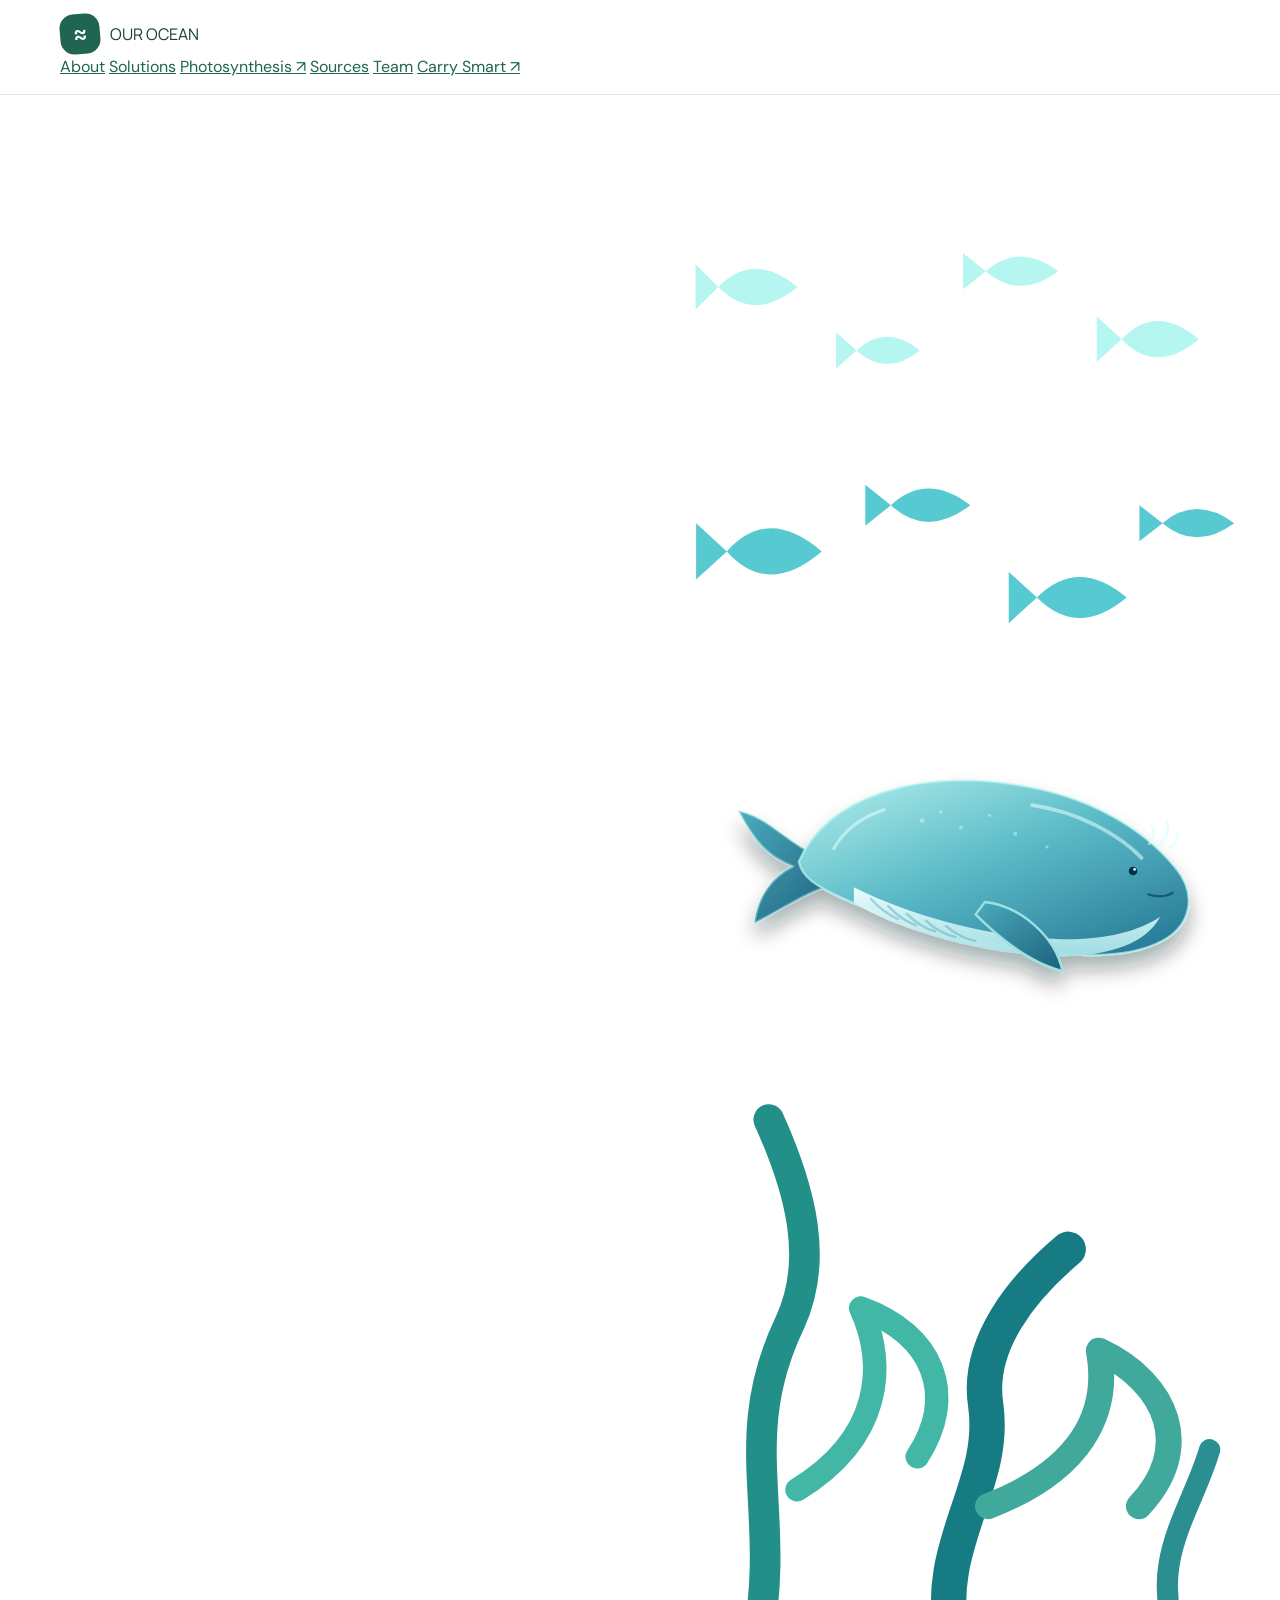
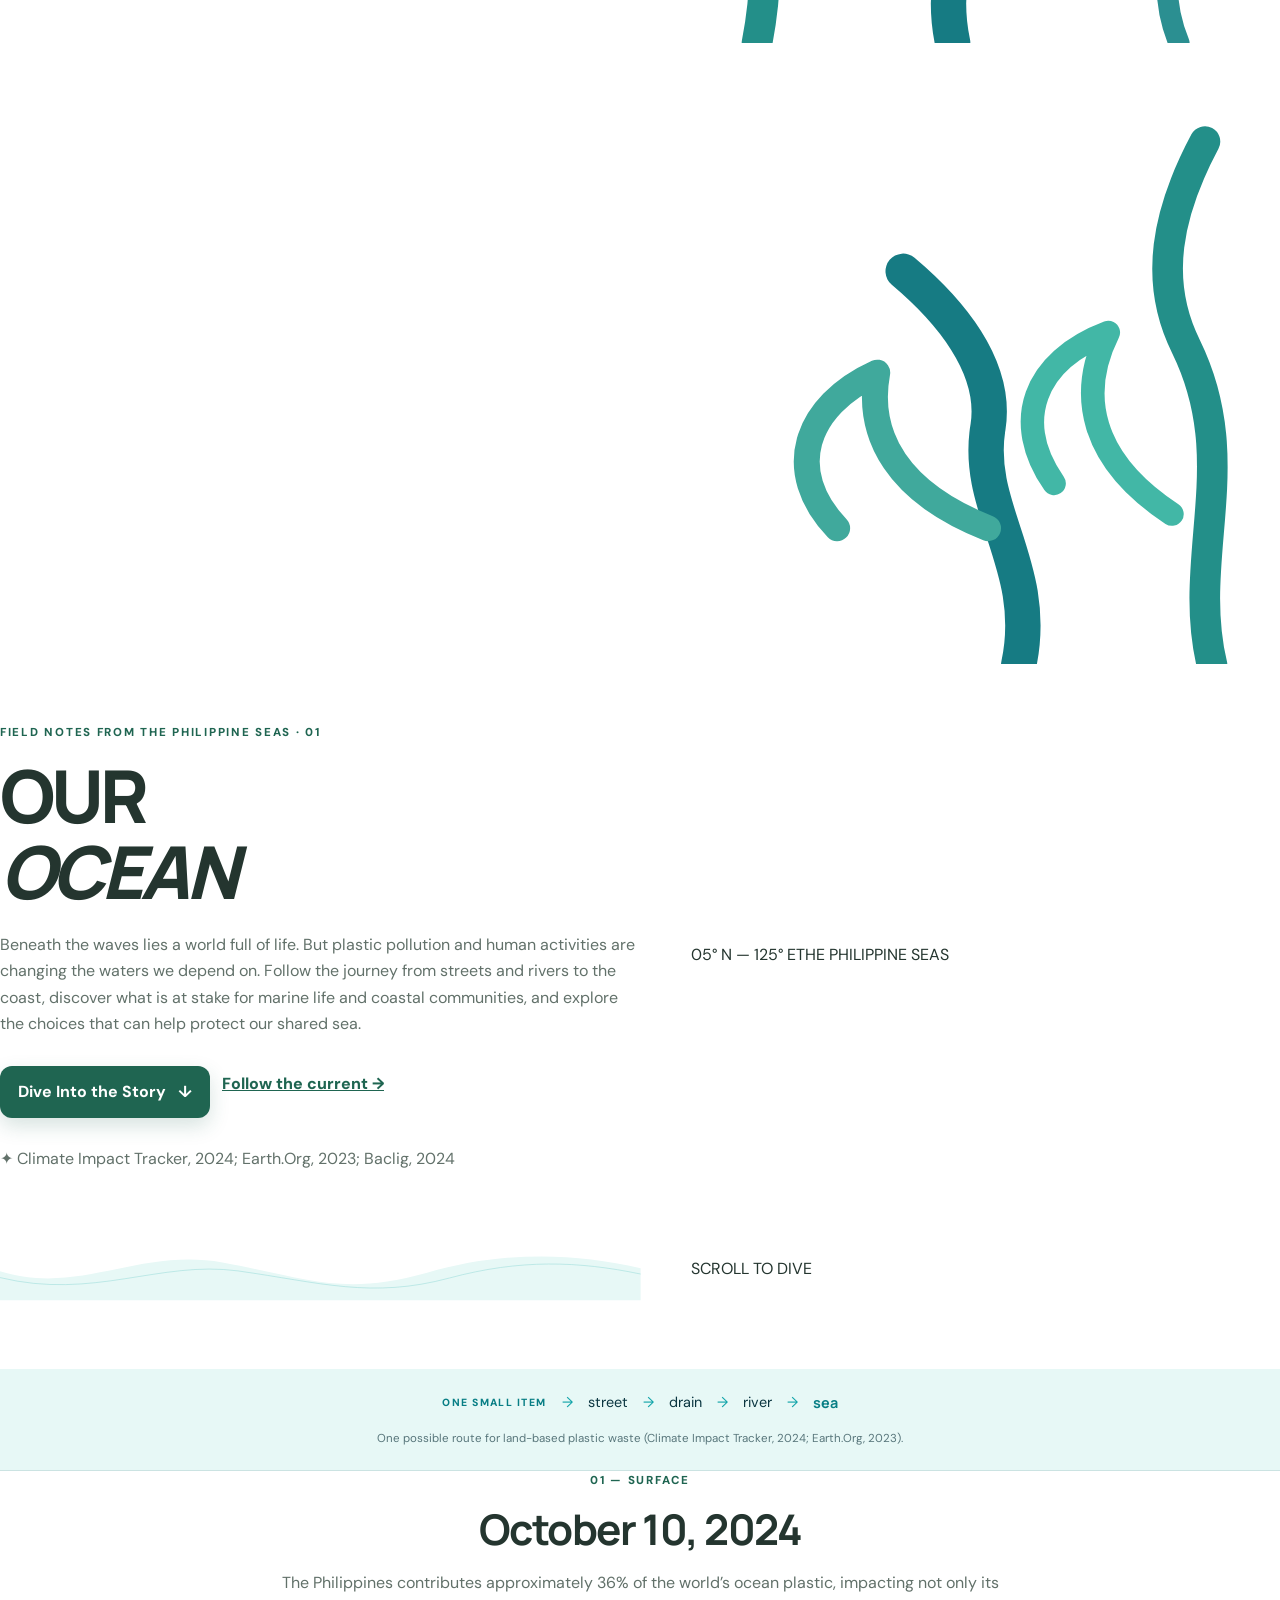
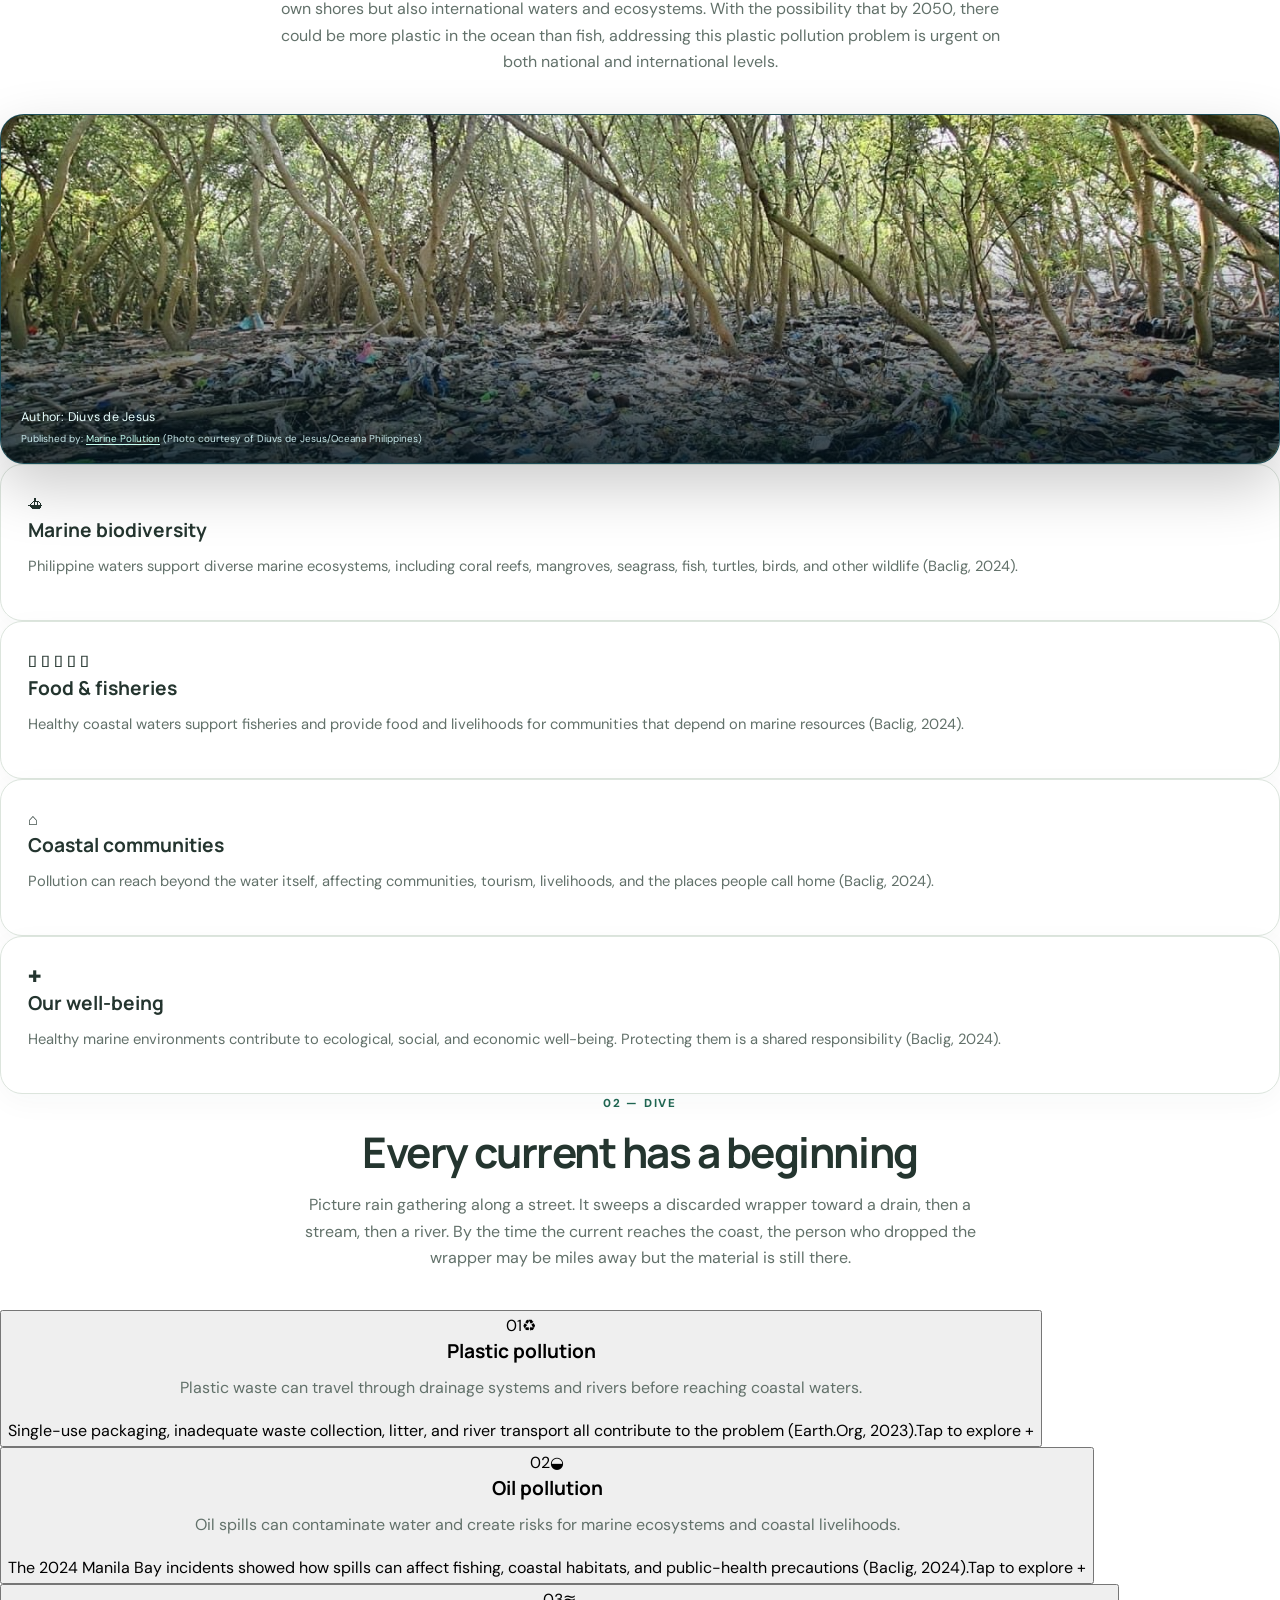
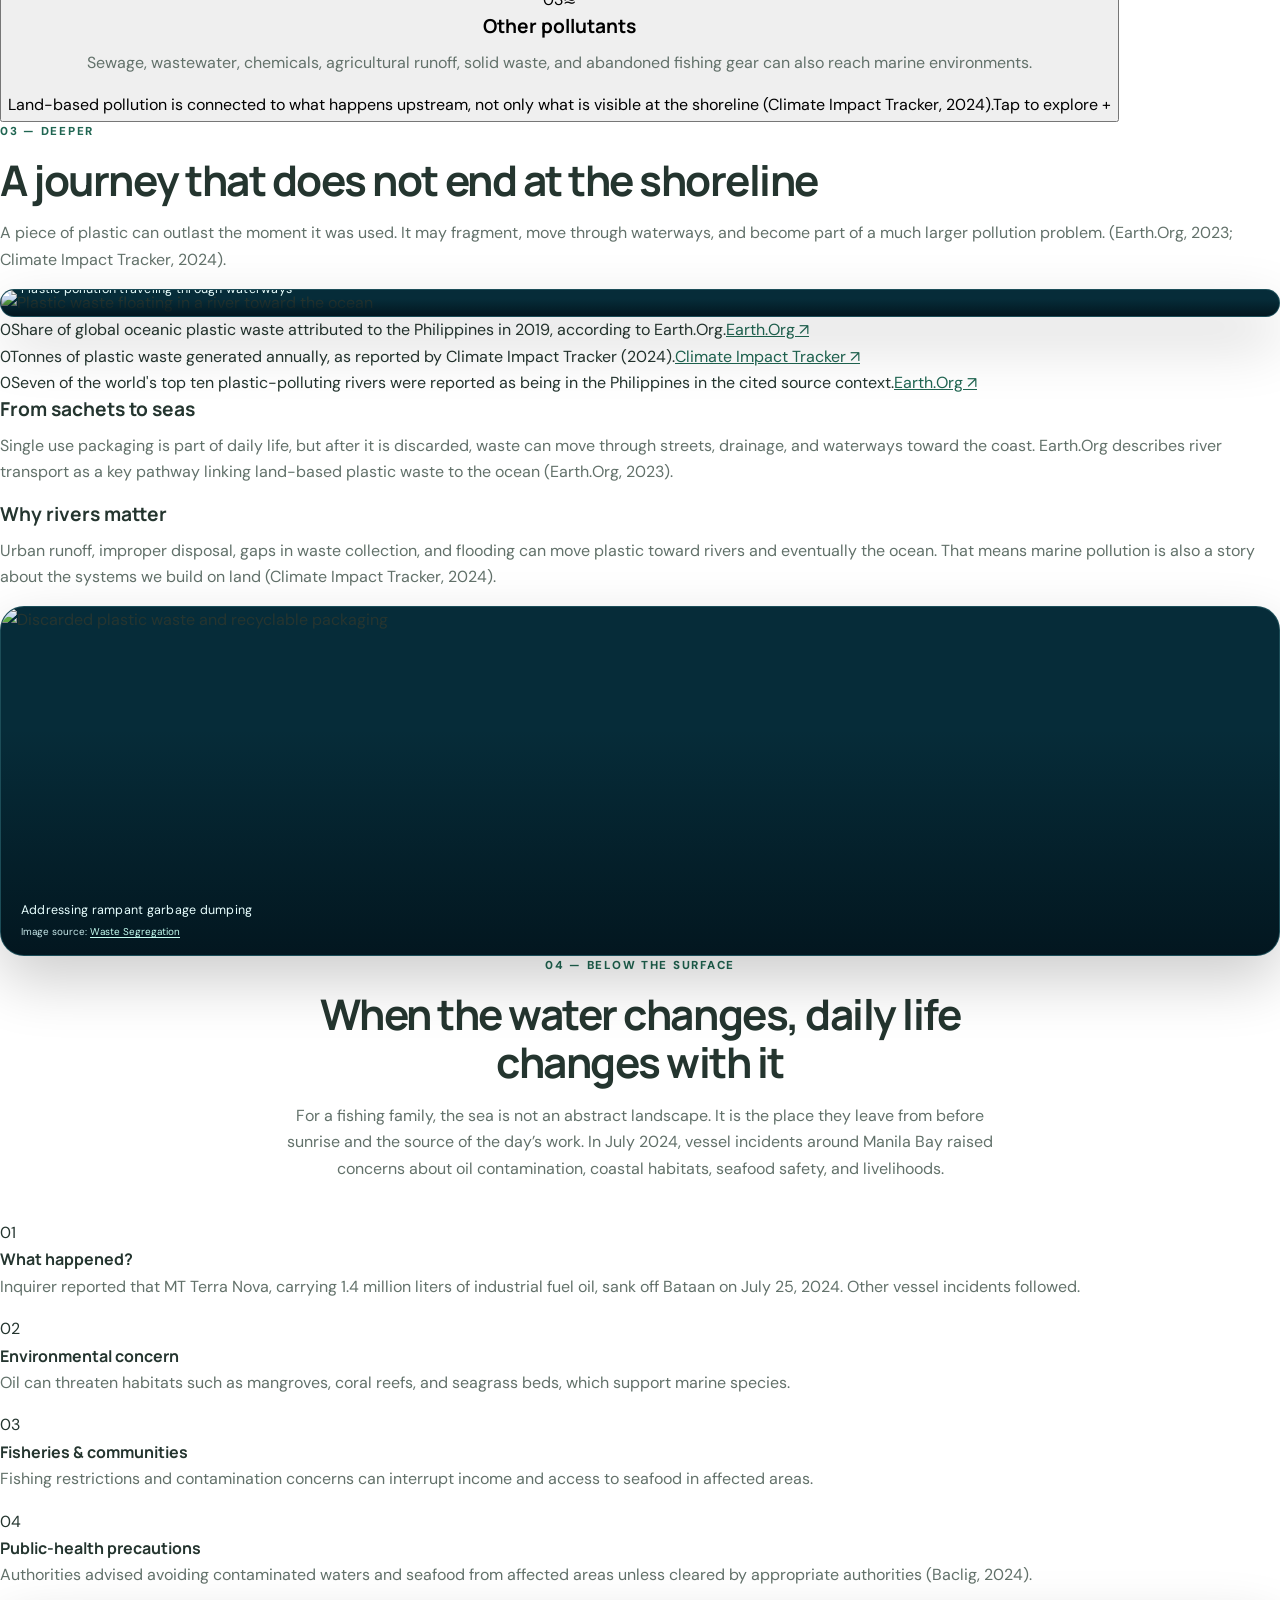
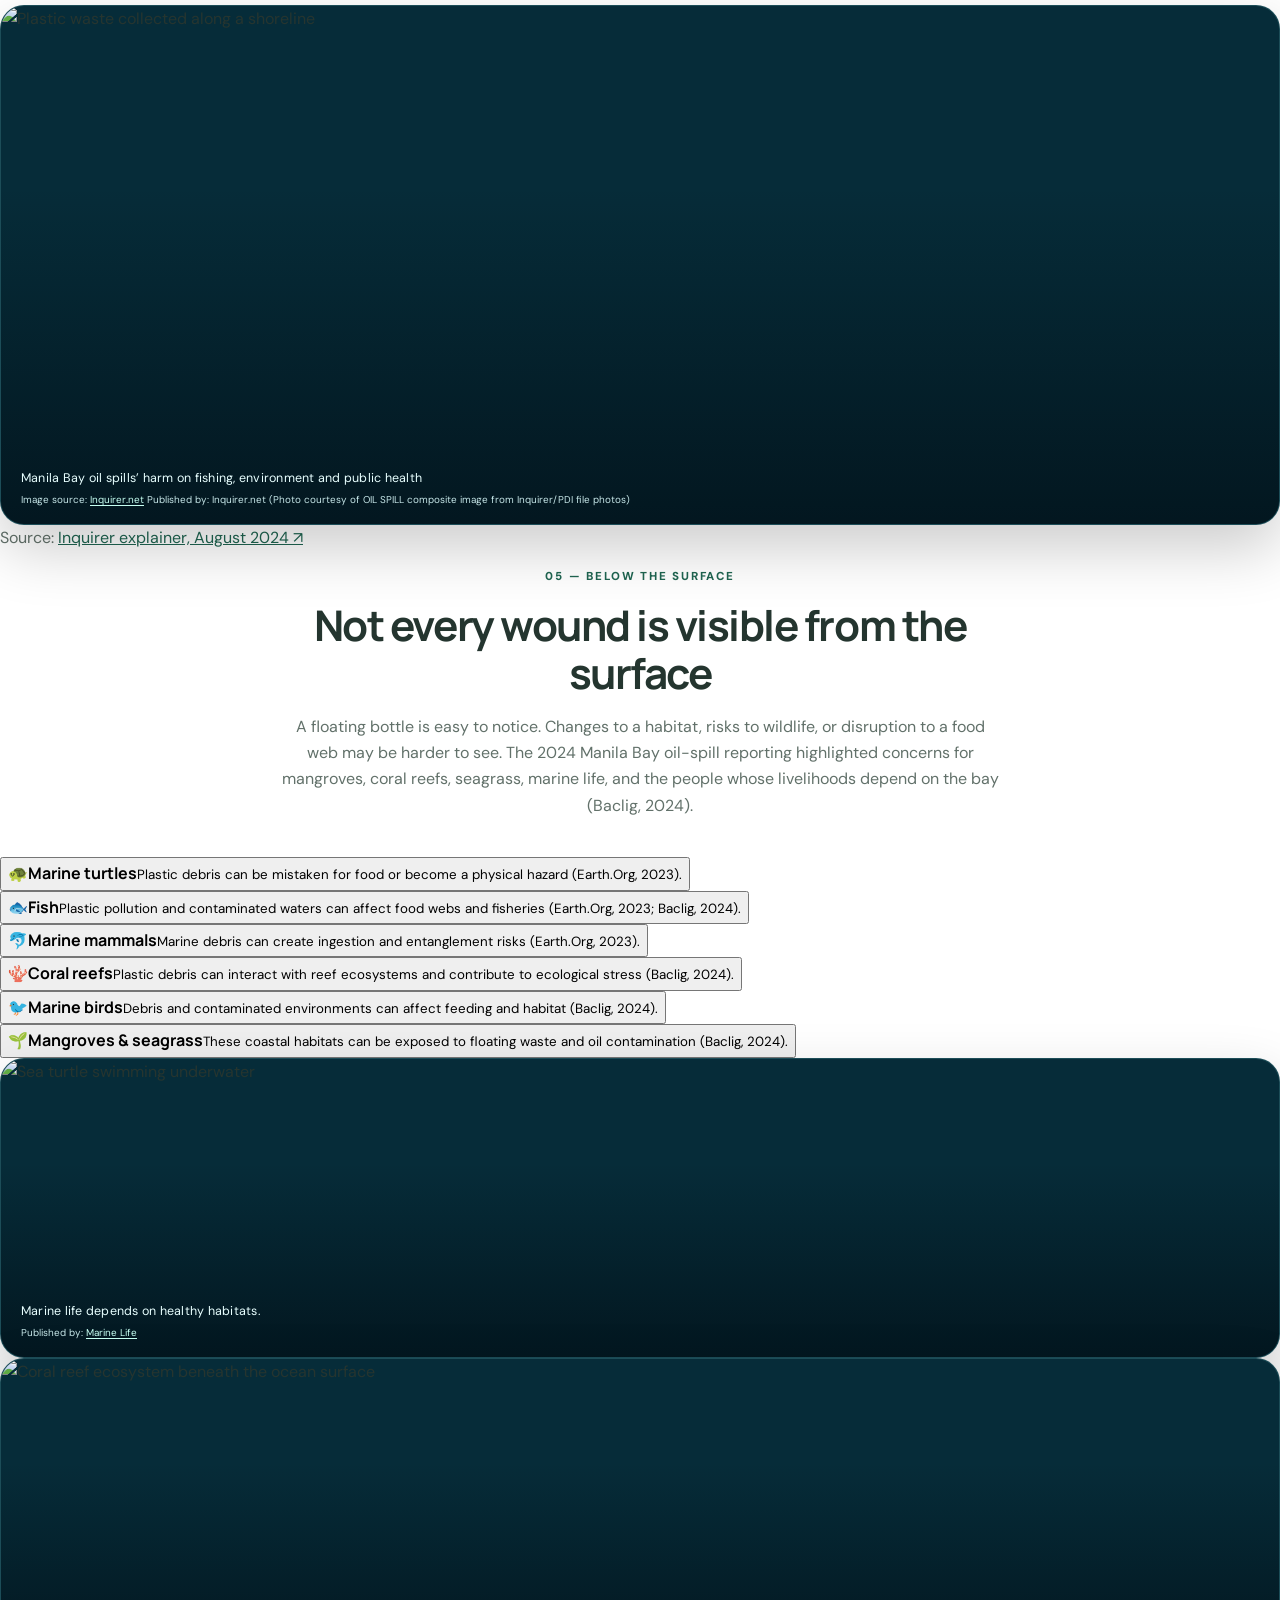
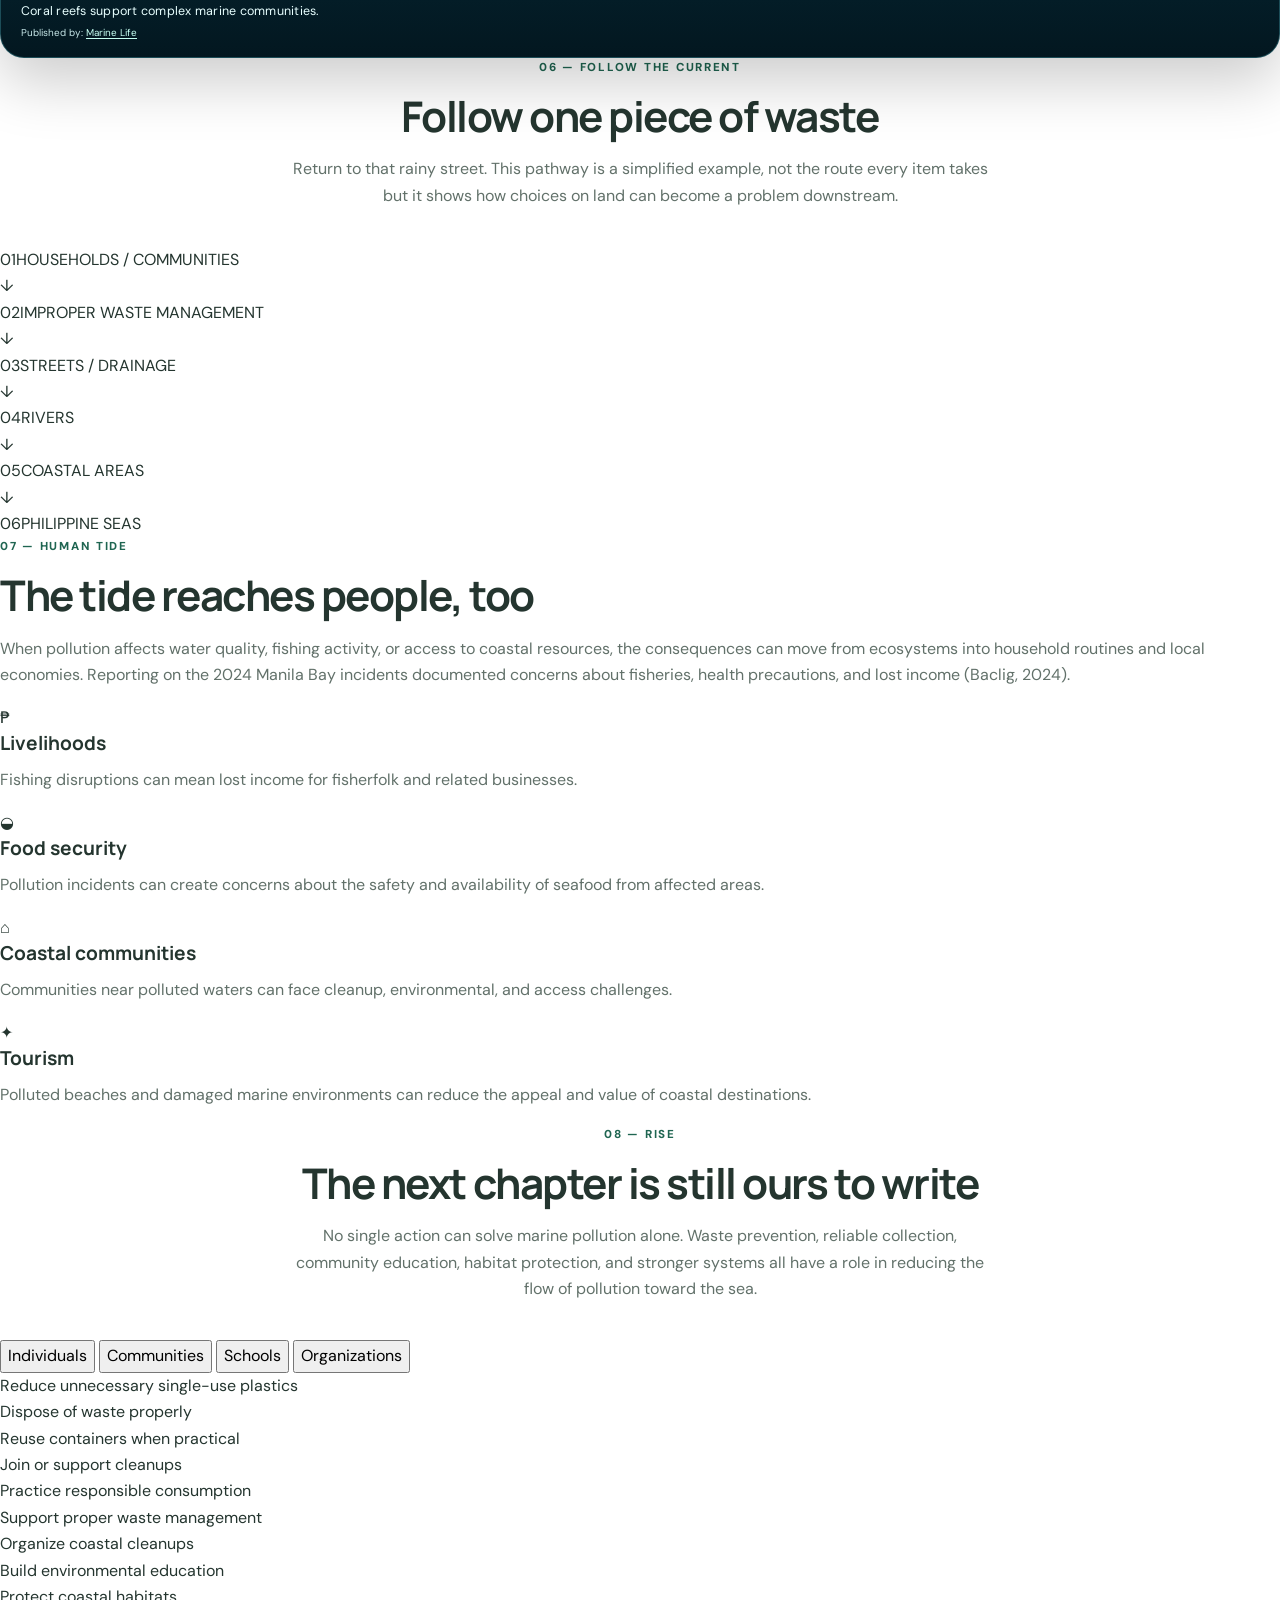
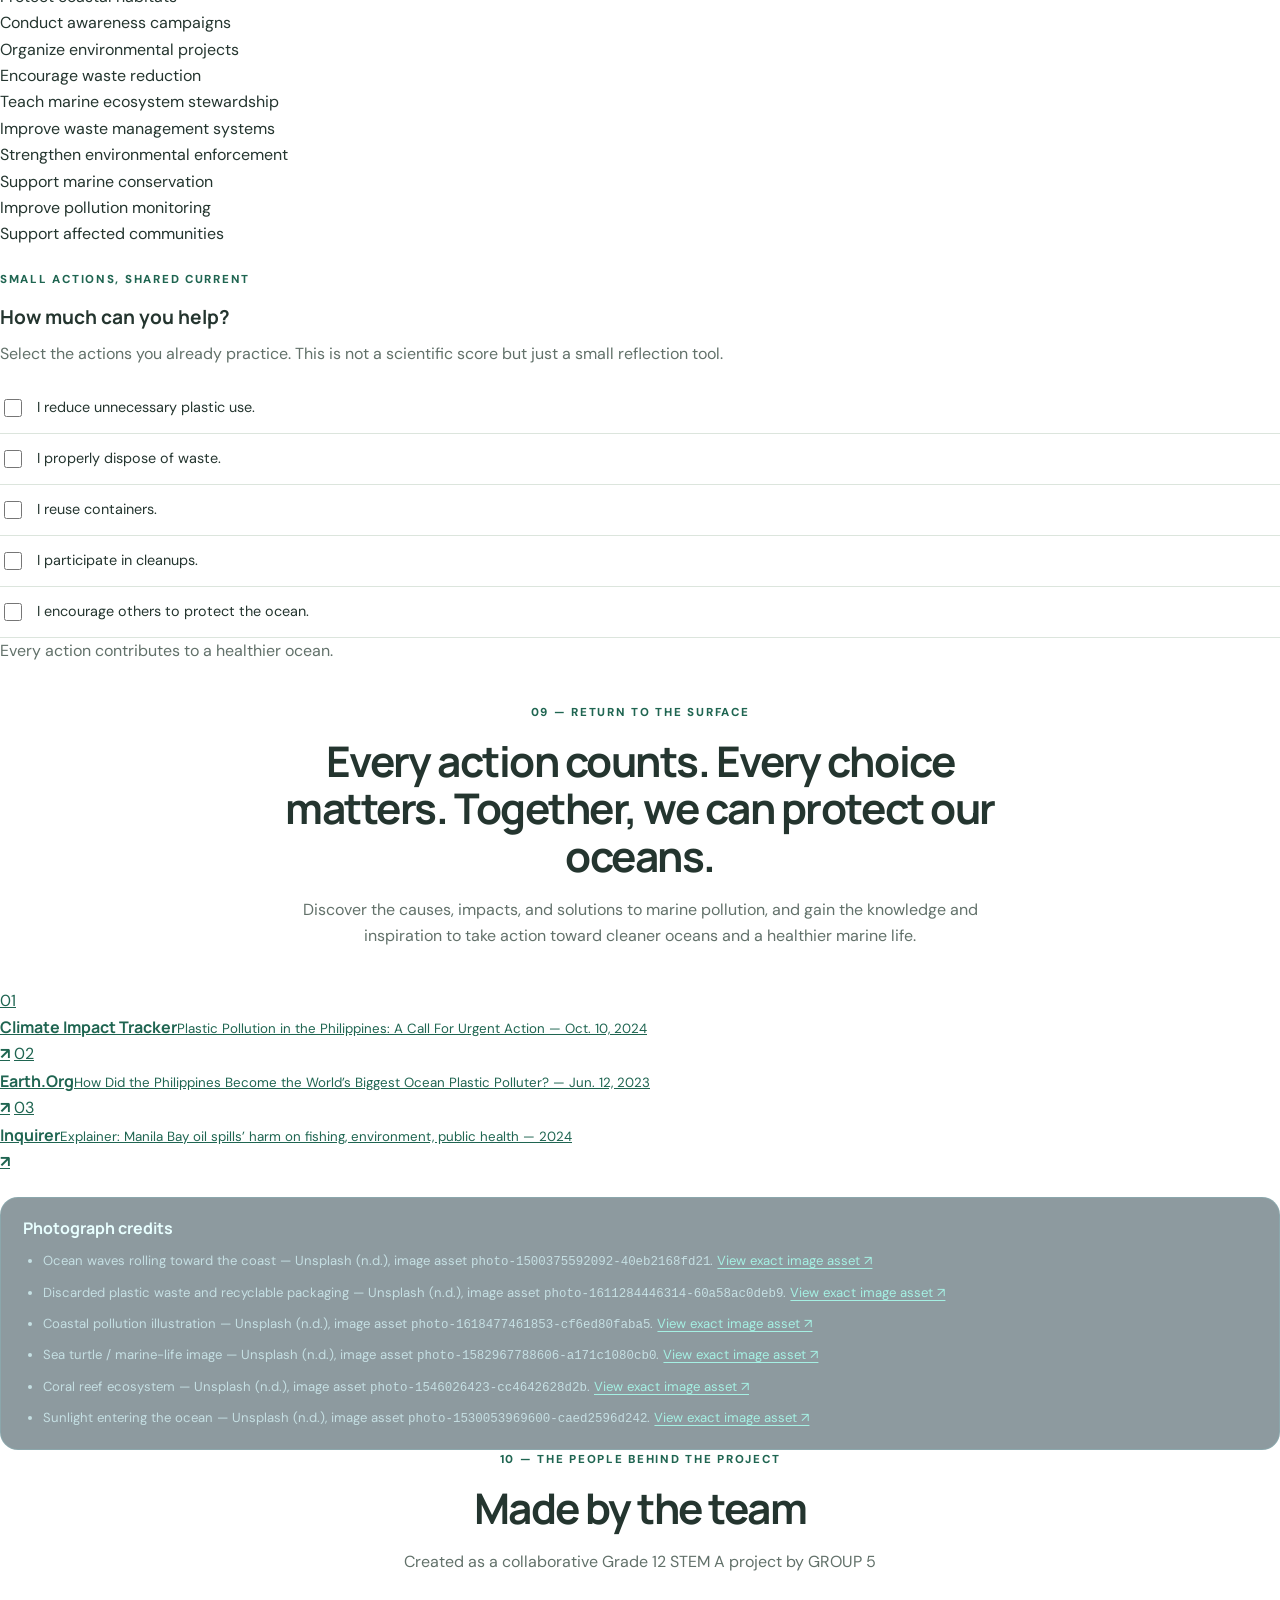
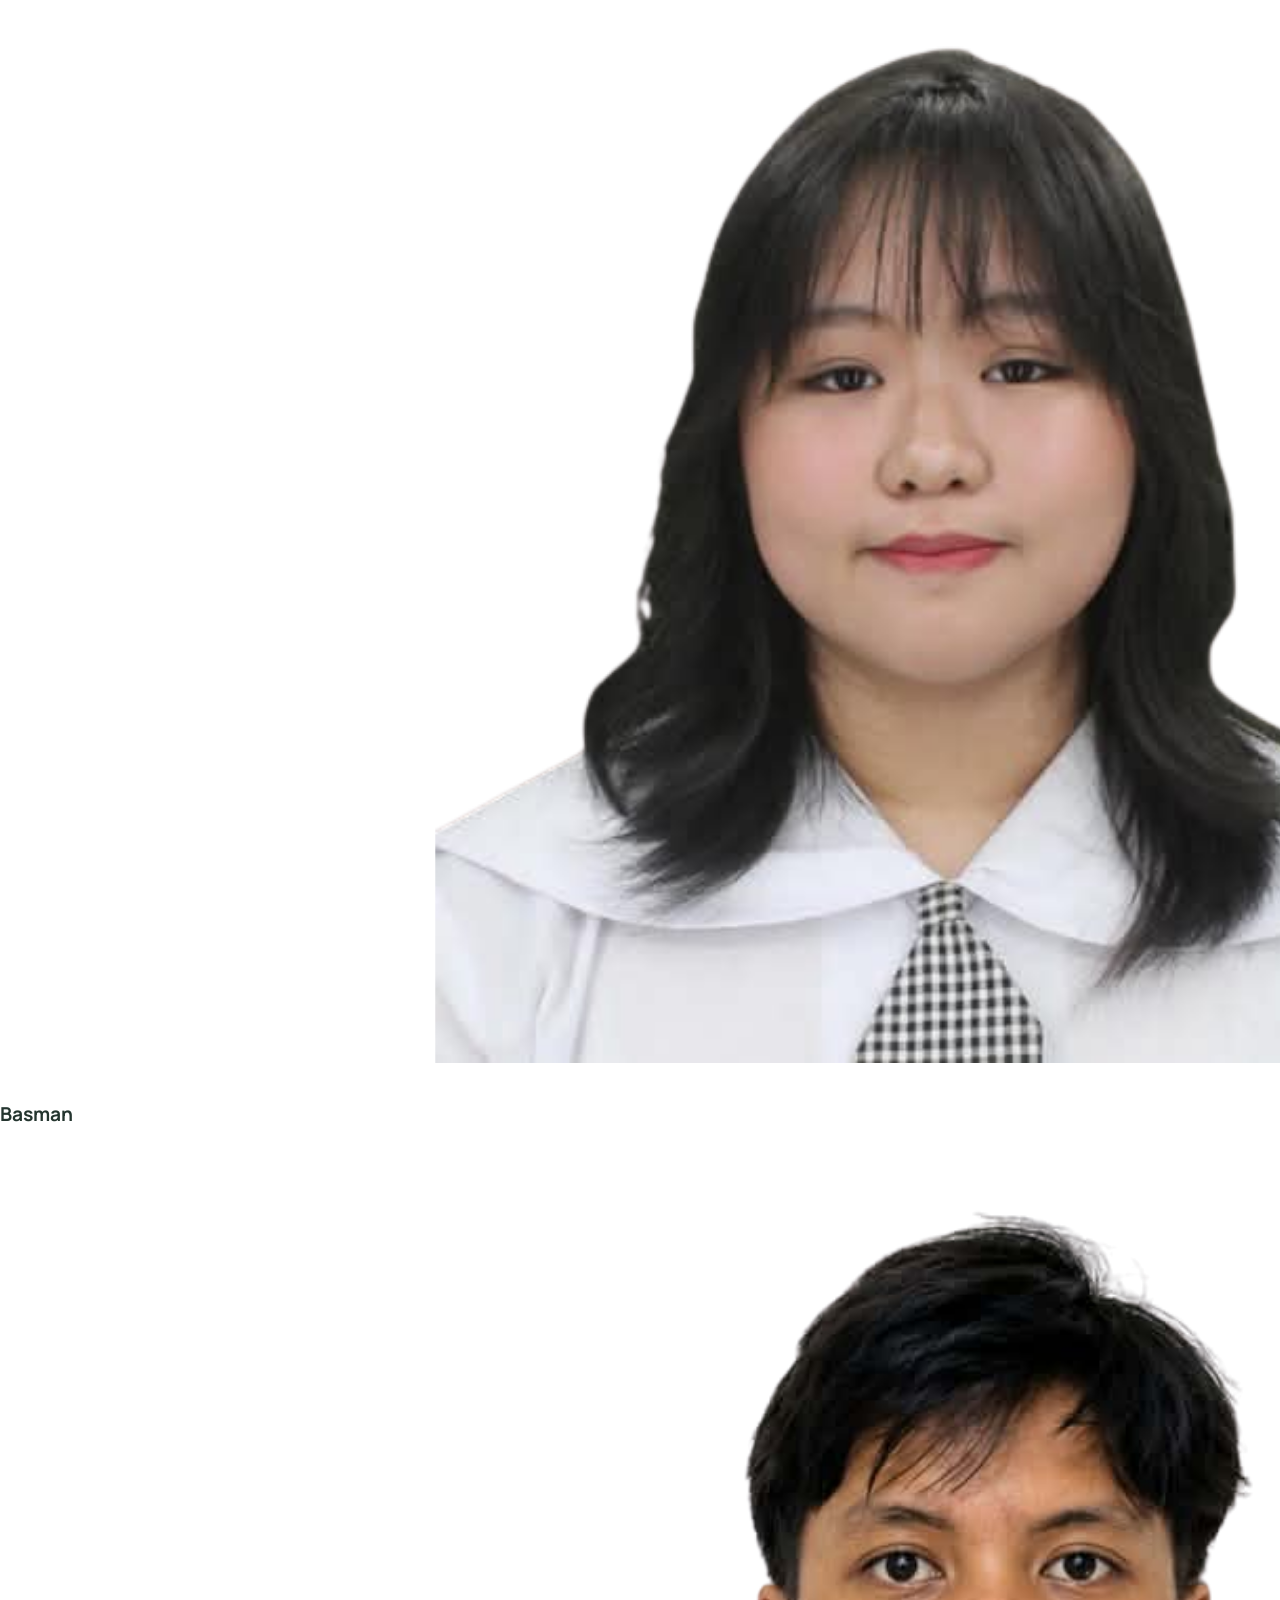
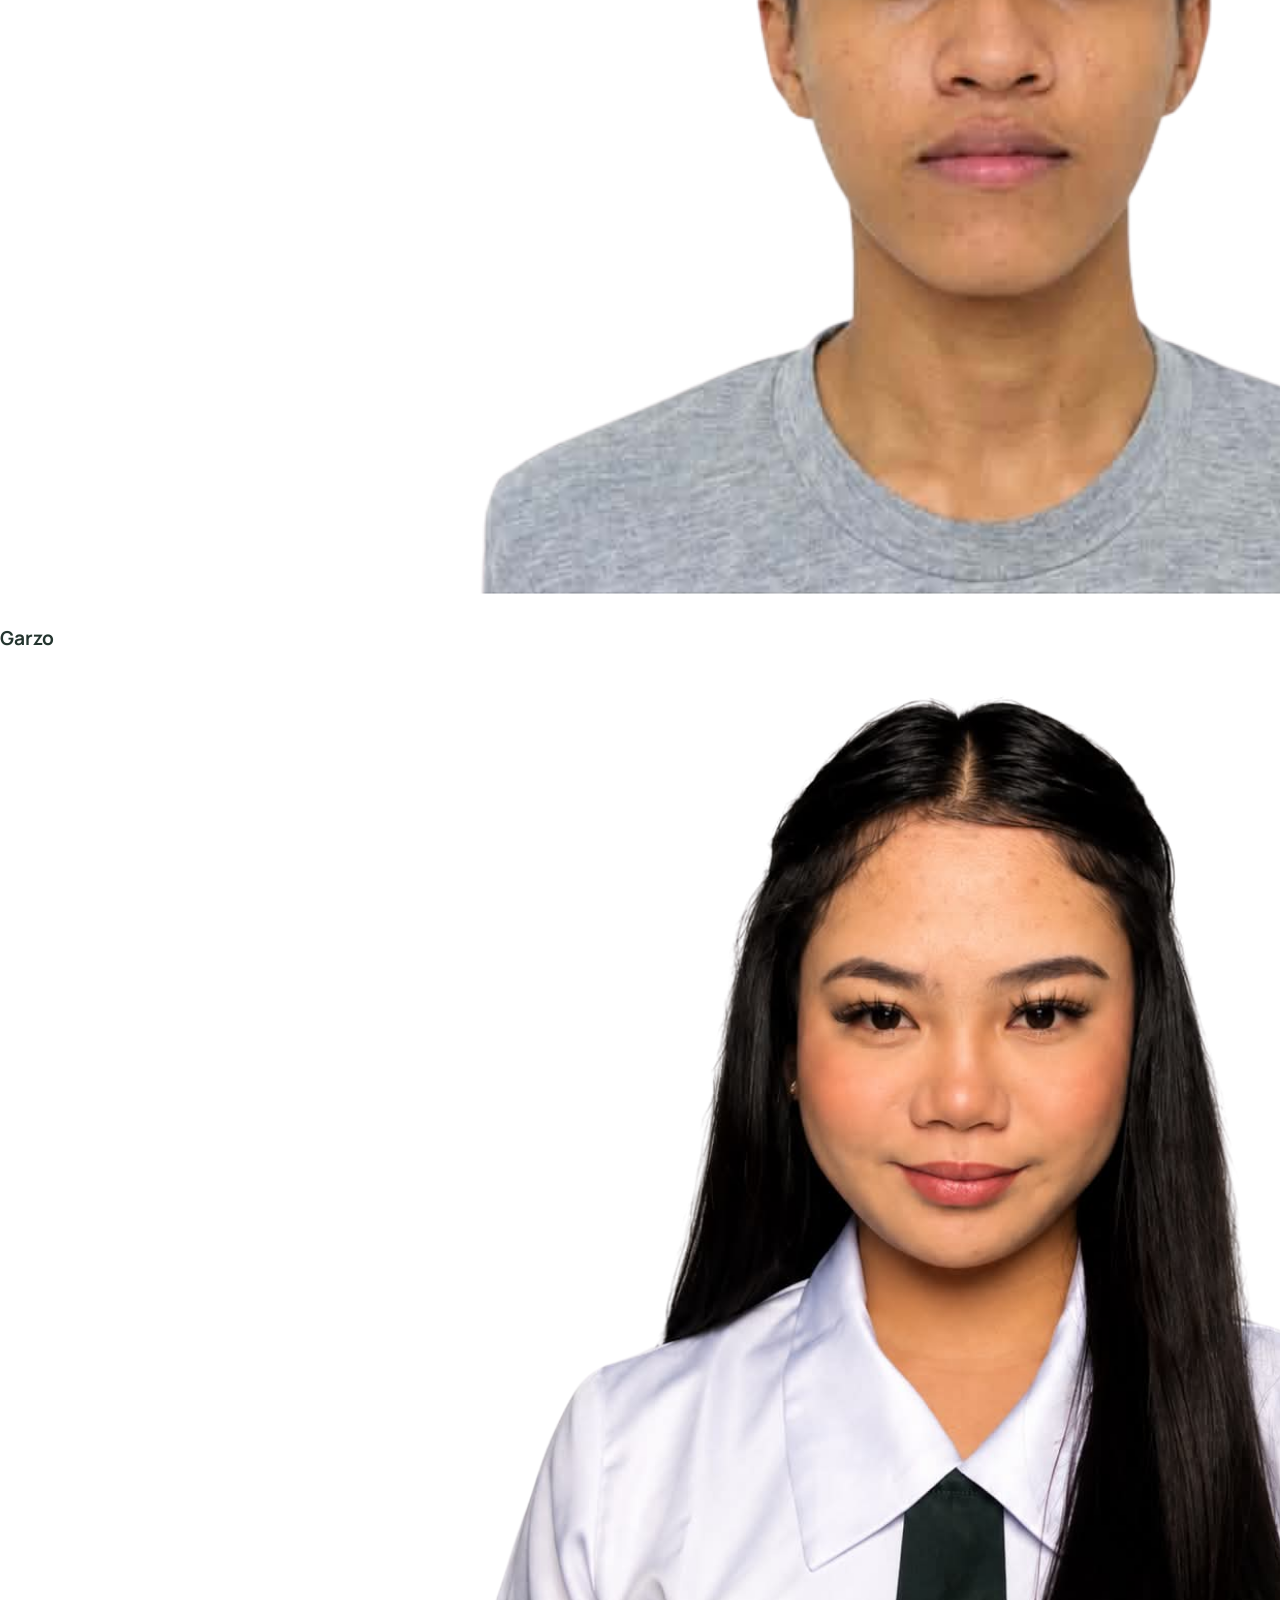
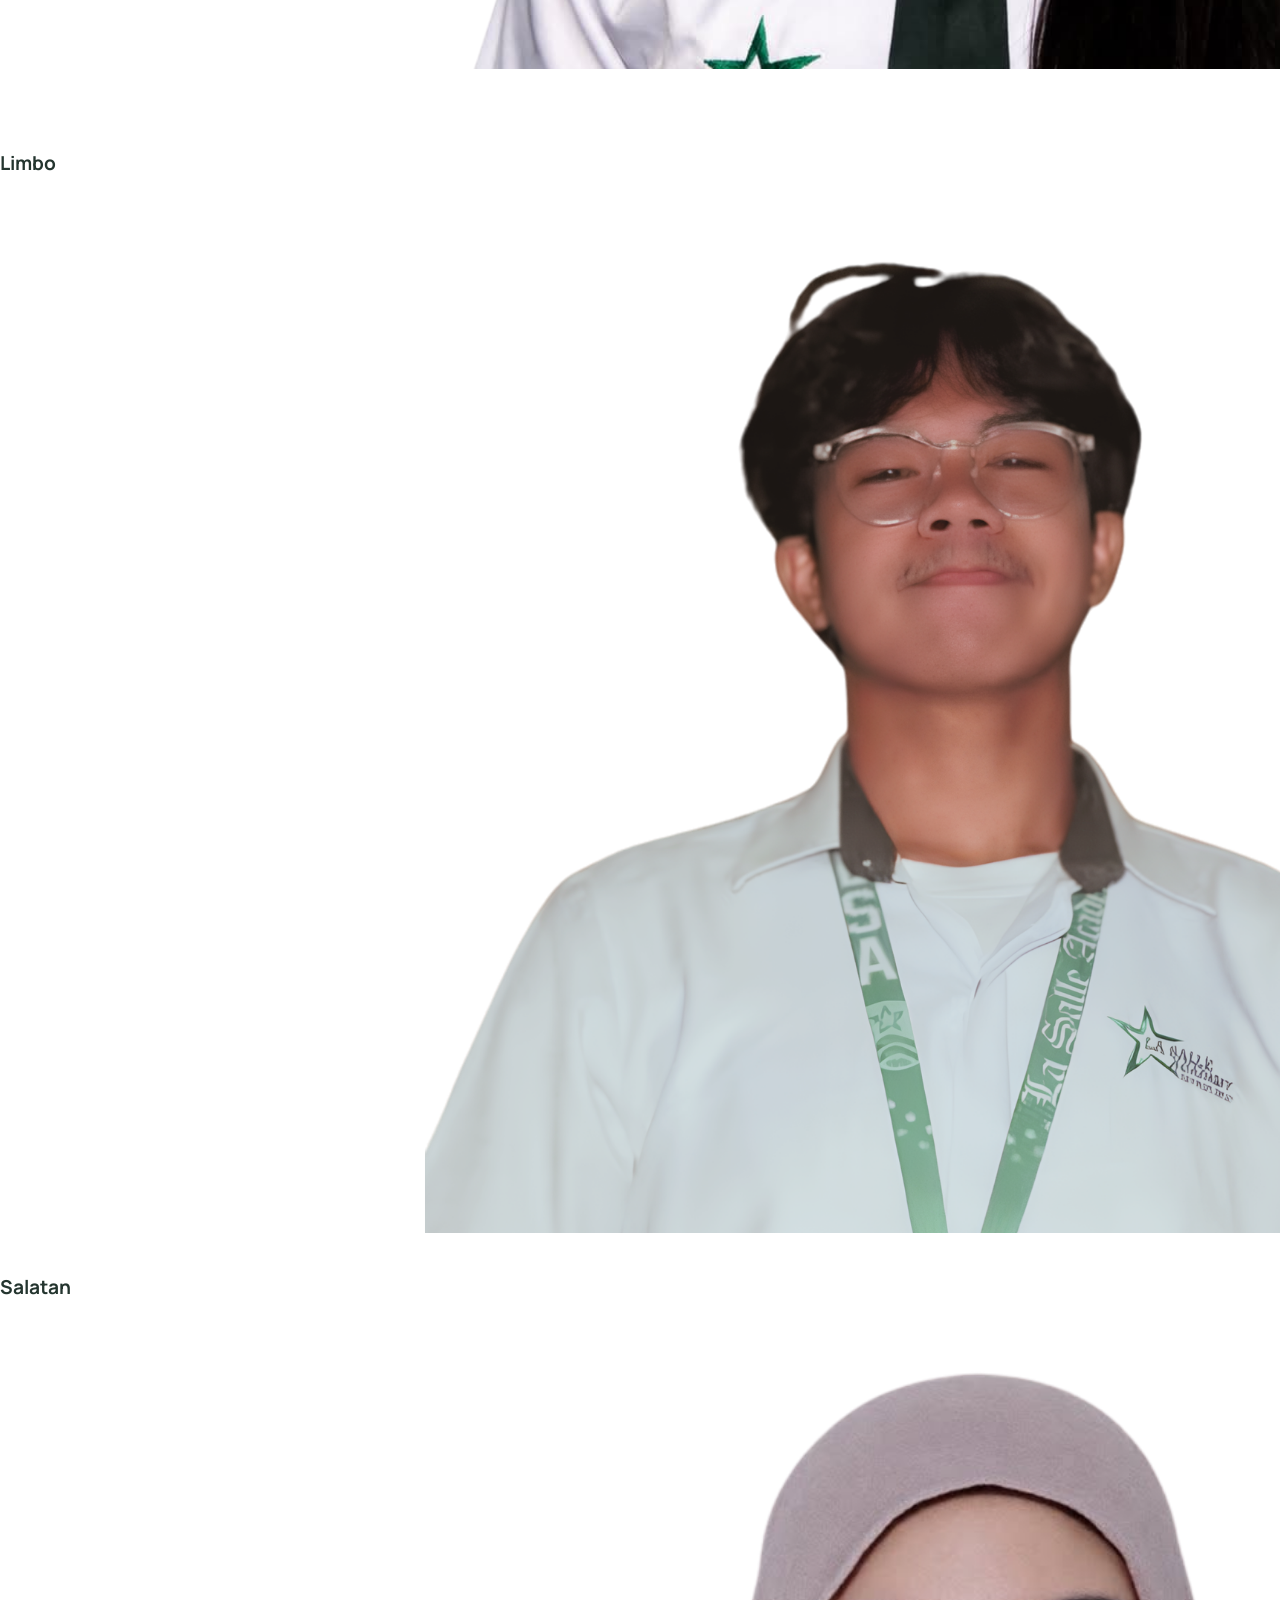
==== commit 91100734: "Add files via upload" ====
--- a/index.html
+++ b/index.html
@@ -52,11 +52,9 @@
         <a href="#about">About</a>
         <a href="#solutions">Solutions</a>
         <a href="photosynthesis.html">Photosynthesis ↗</a>
-        <a href="physics.html">BACKPACK SYSTEM</a>
         <a href="#sources">Sources</a>
         <a href="#team">Team</a>
-        <!-- New website tab -->
-    <a href="physics.html">Physics</a>
+        <a href="physics.html" aria-label="Open Carry Smart school bag research">Carry Smart ↗</a>
       </div>
     </nav>
   </header>
